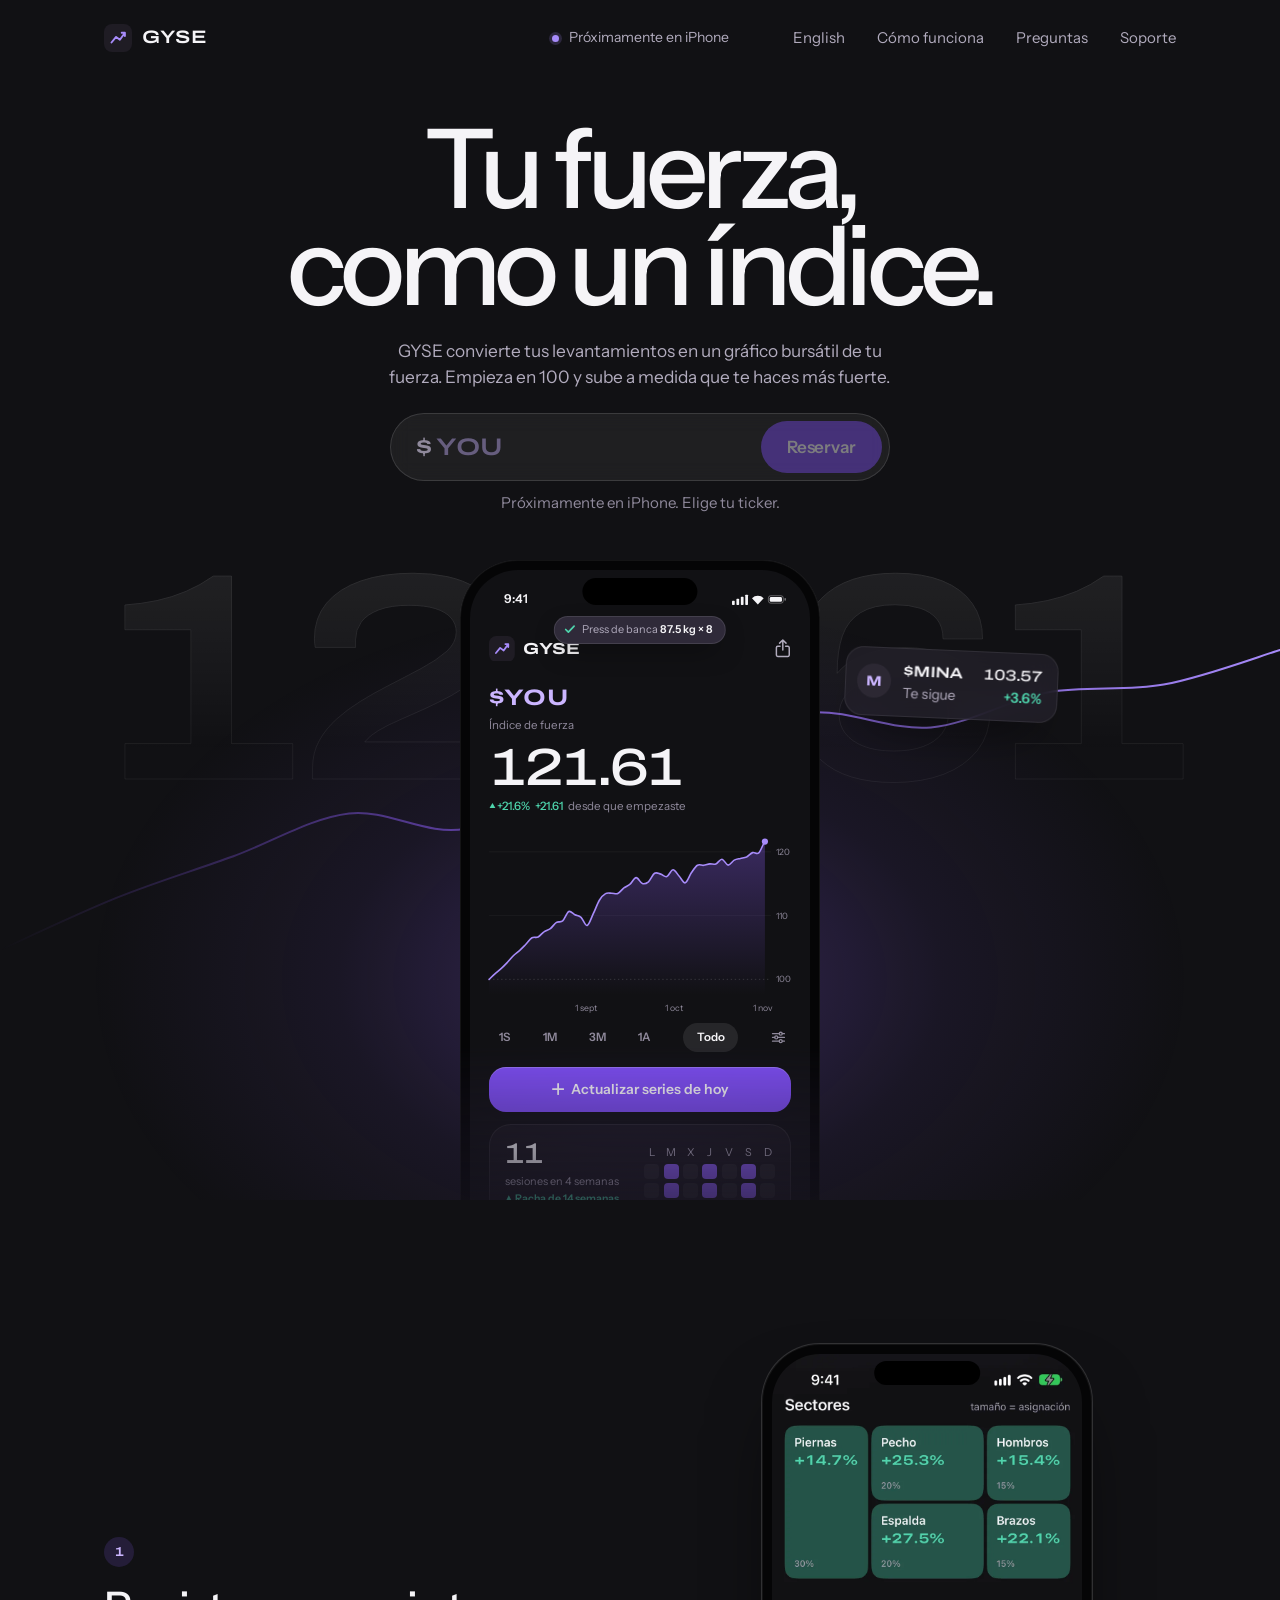
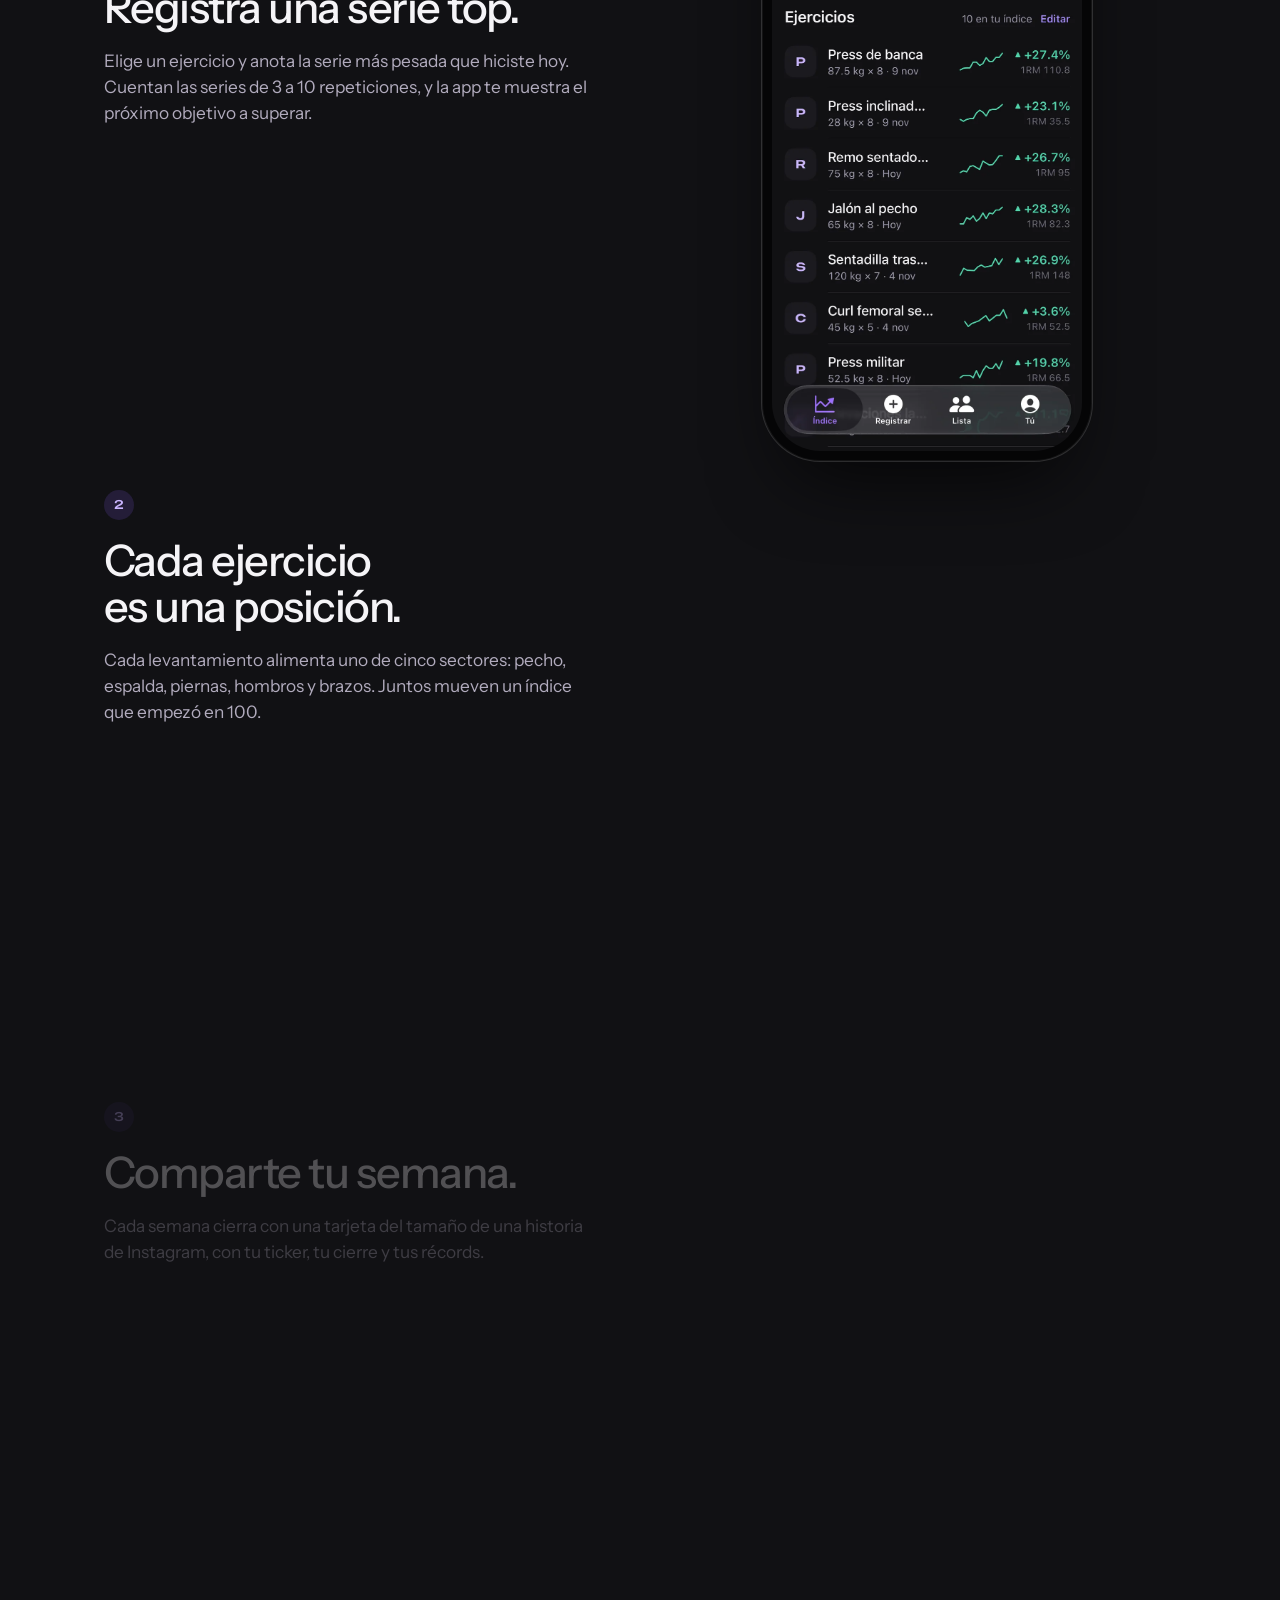
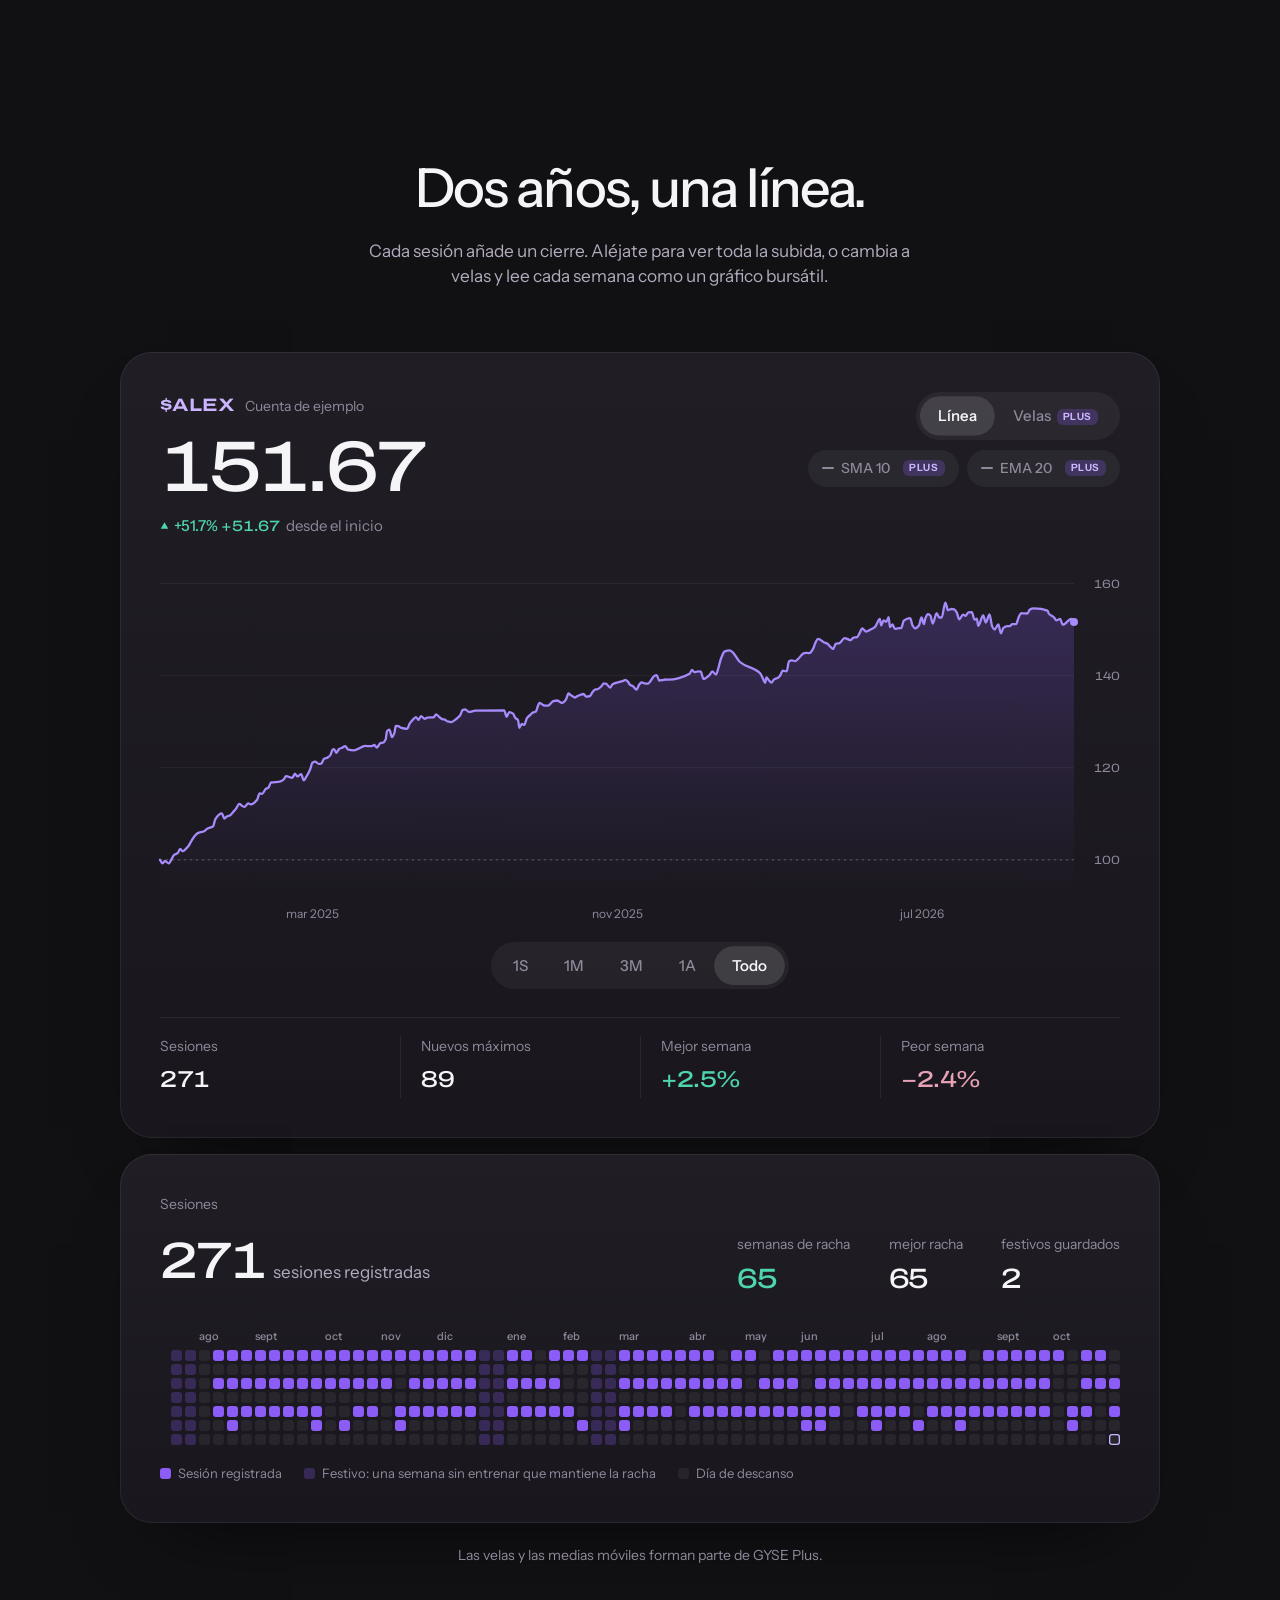
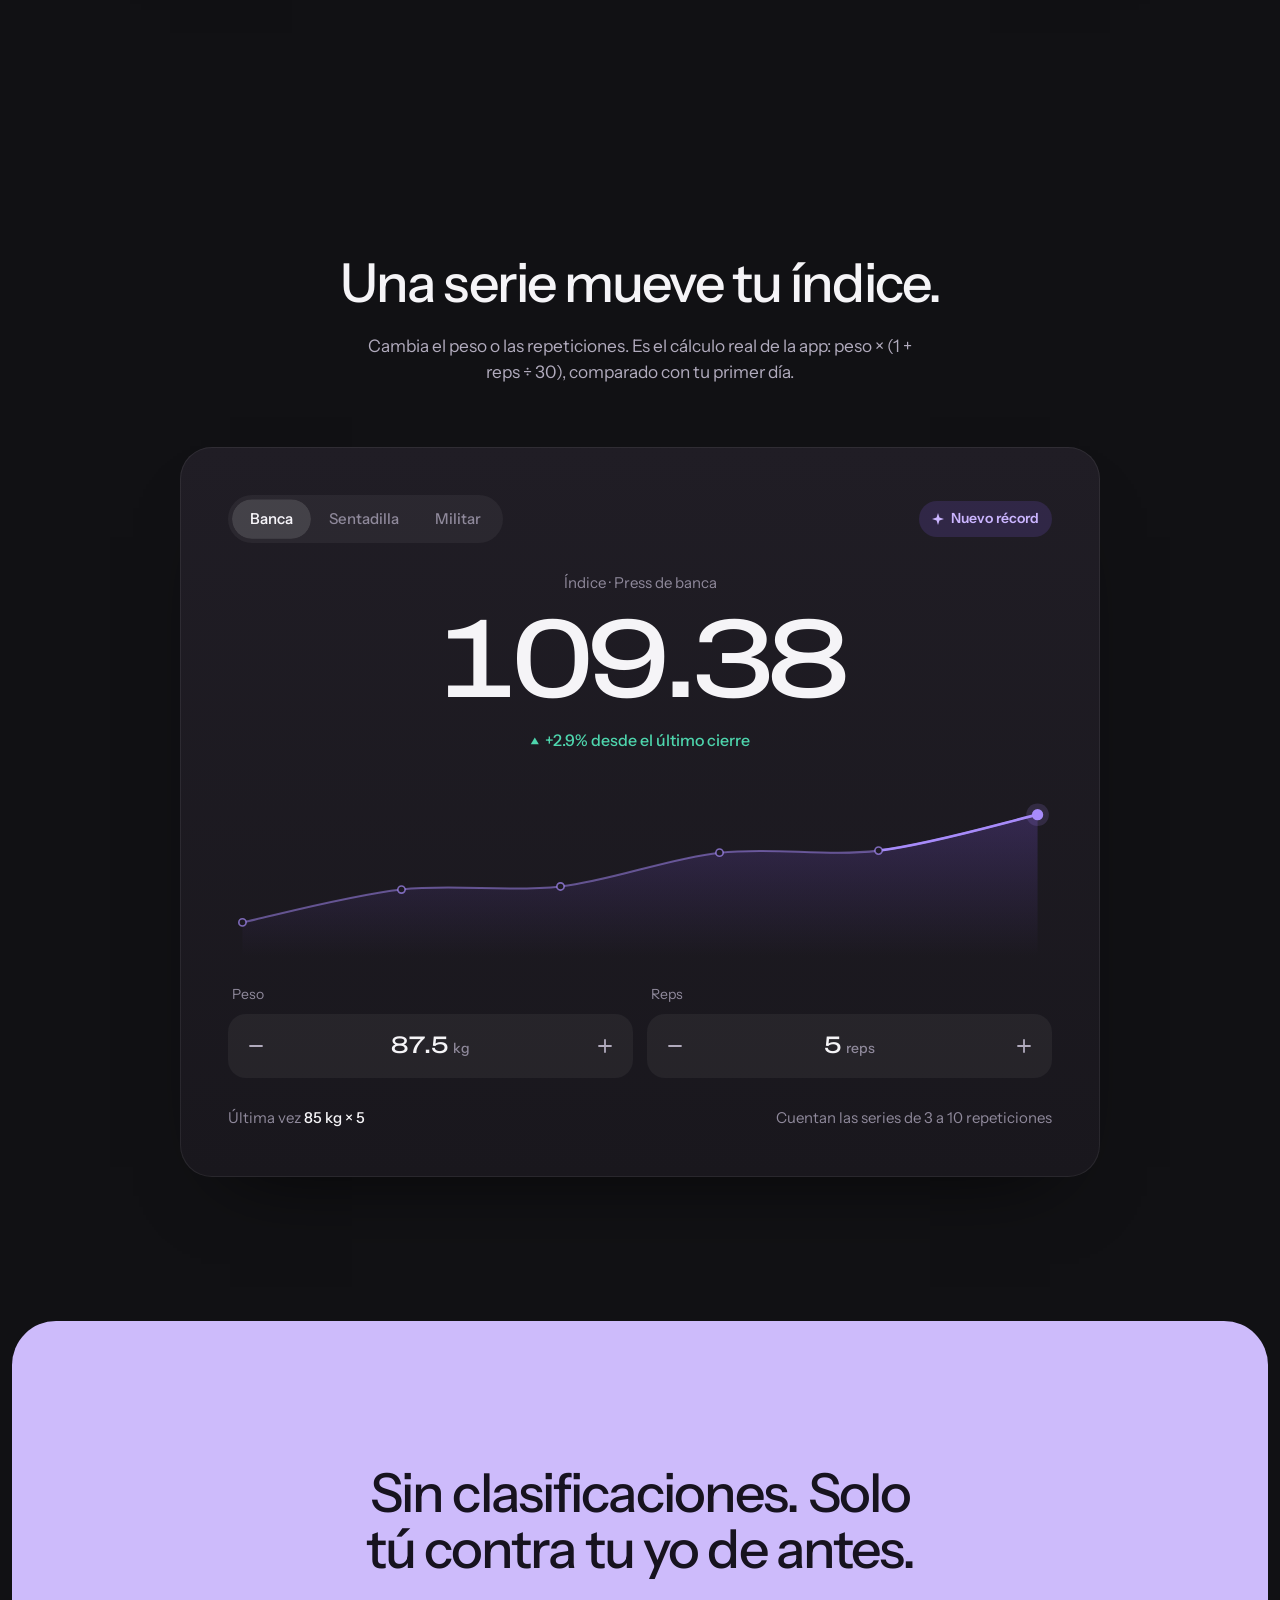
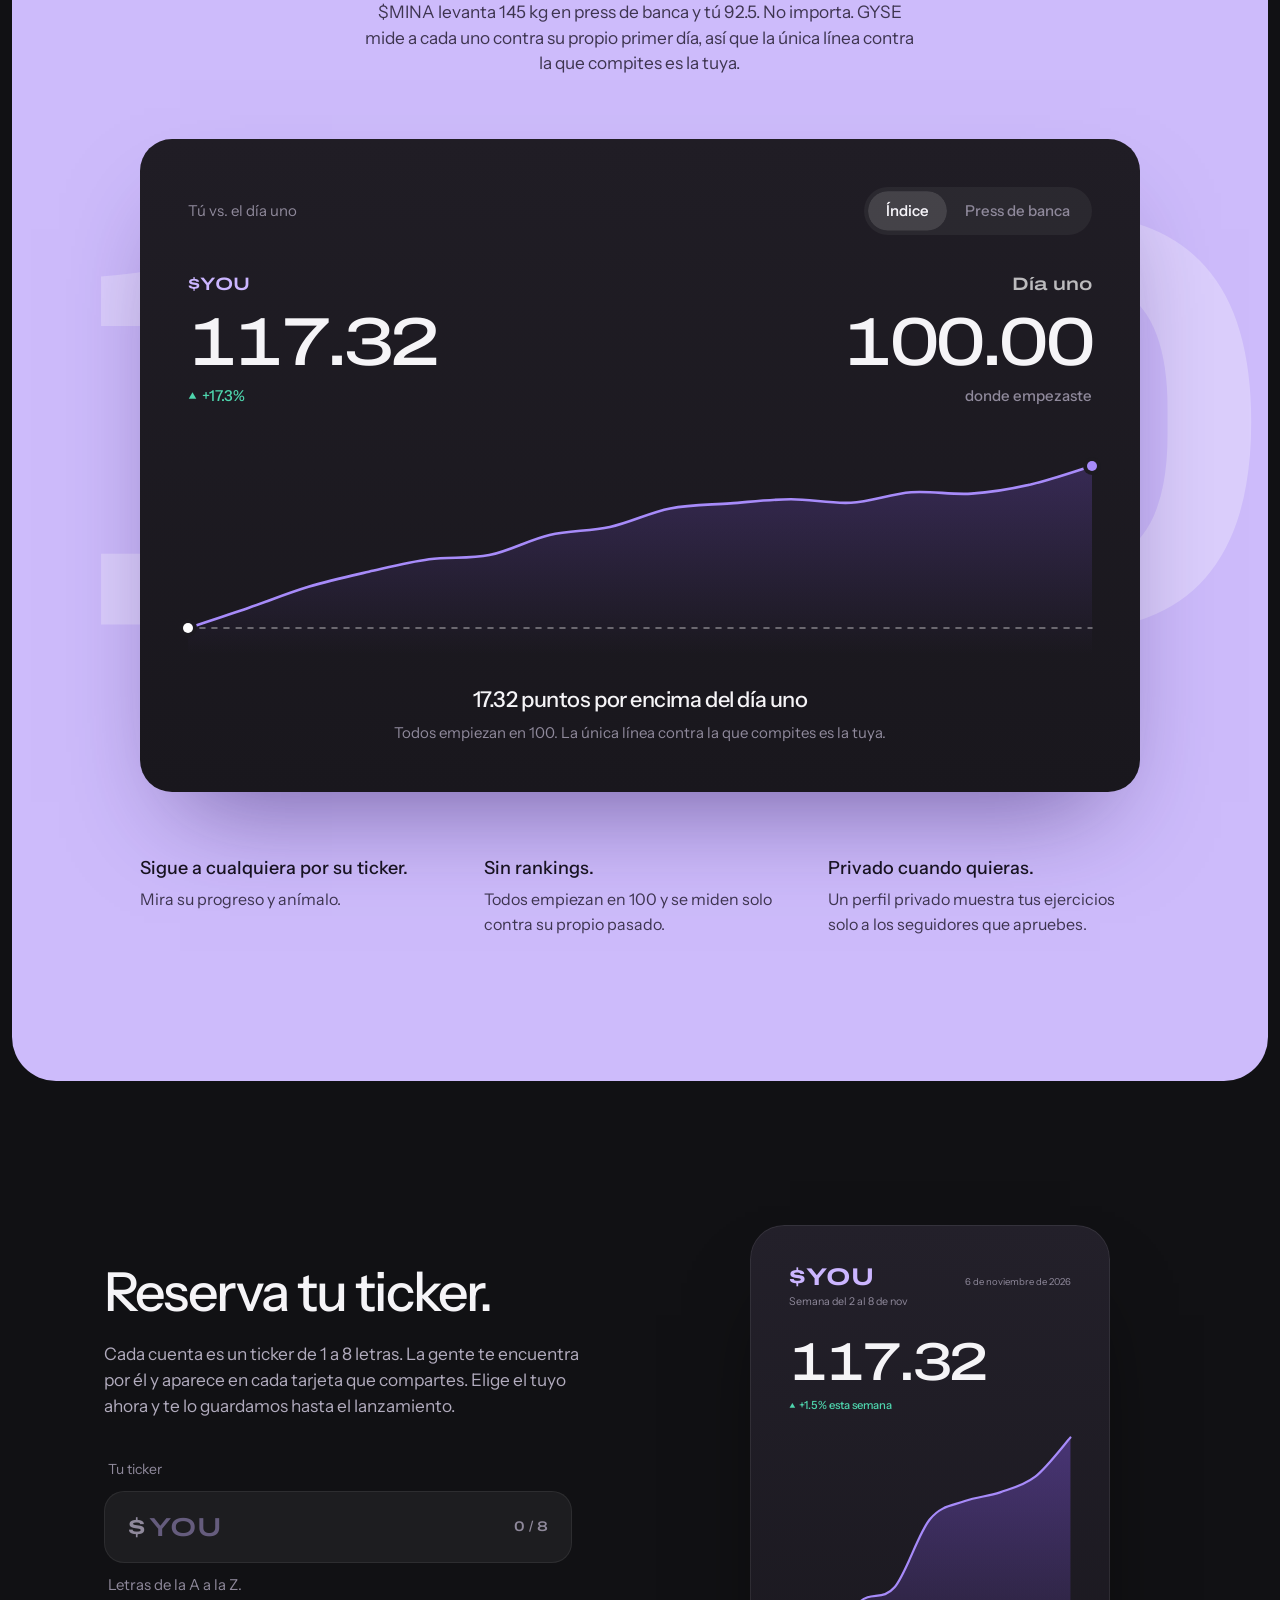
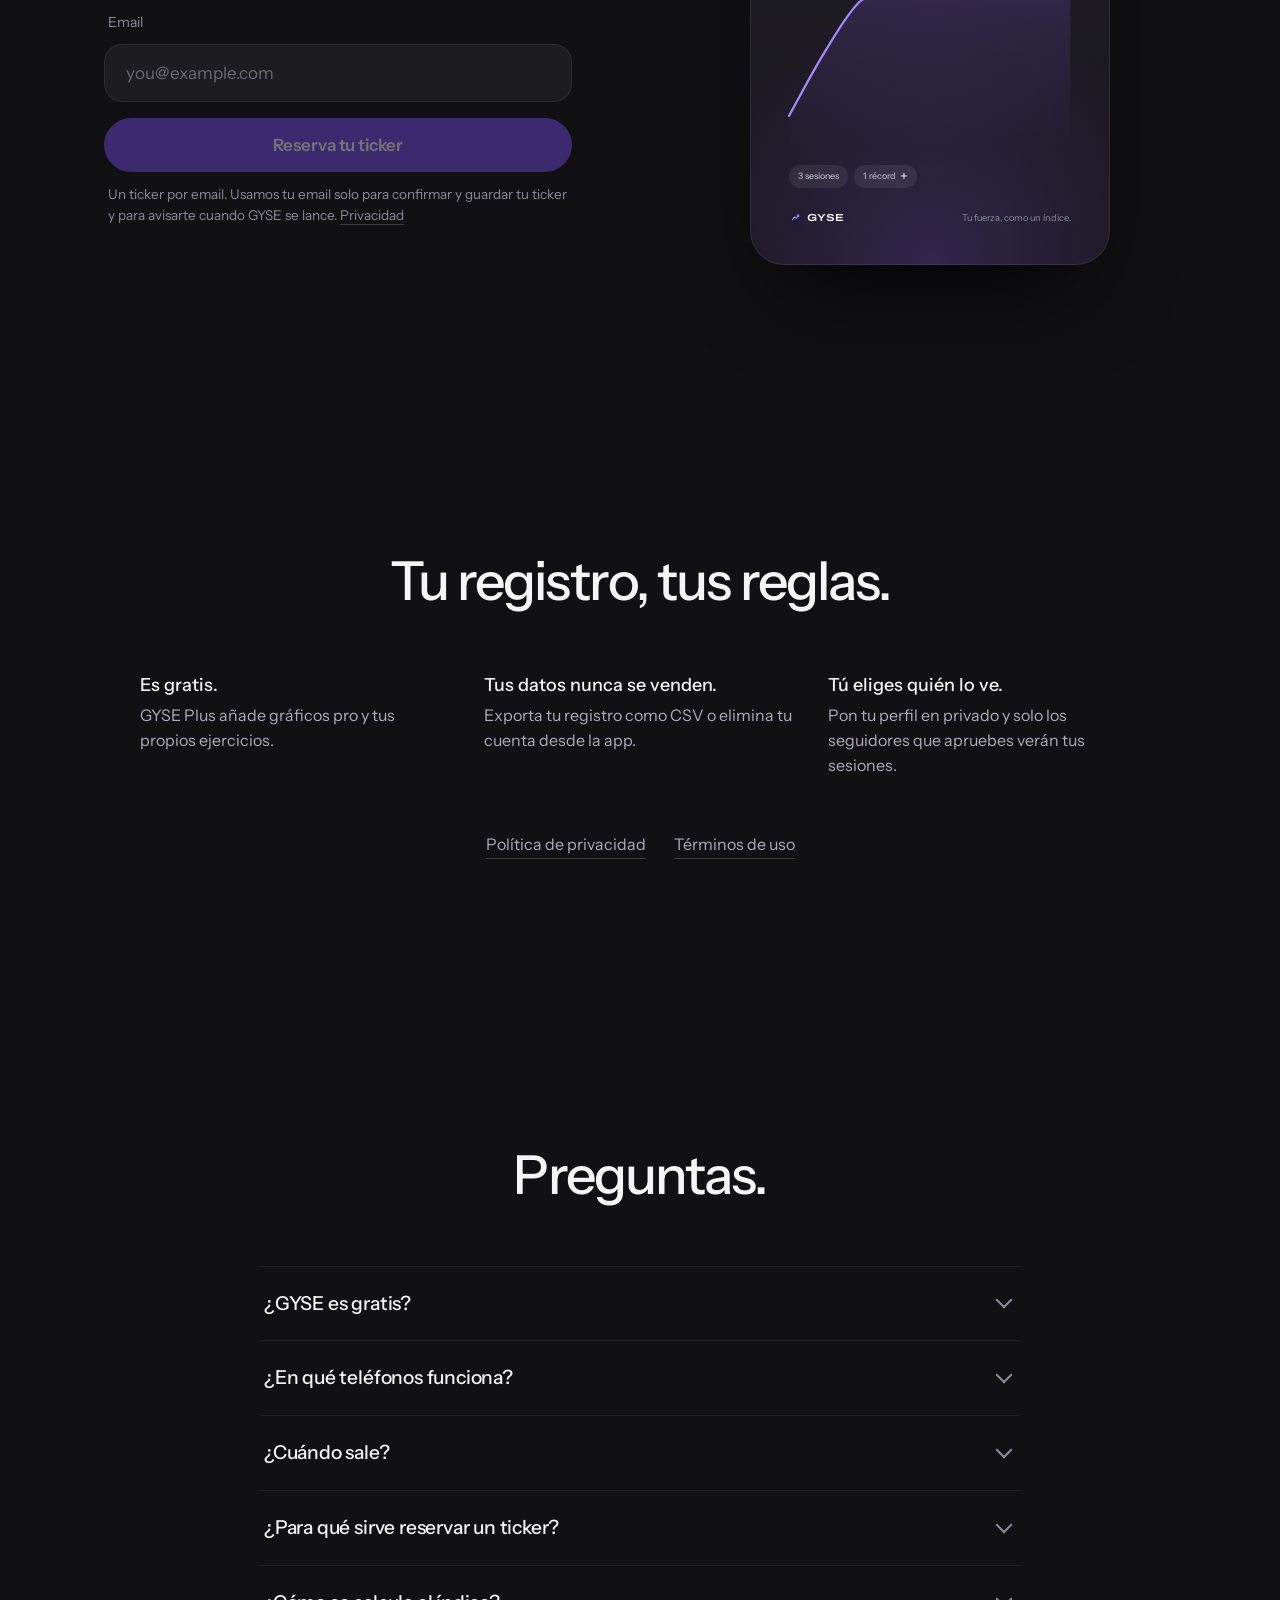
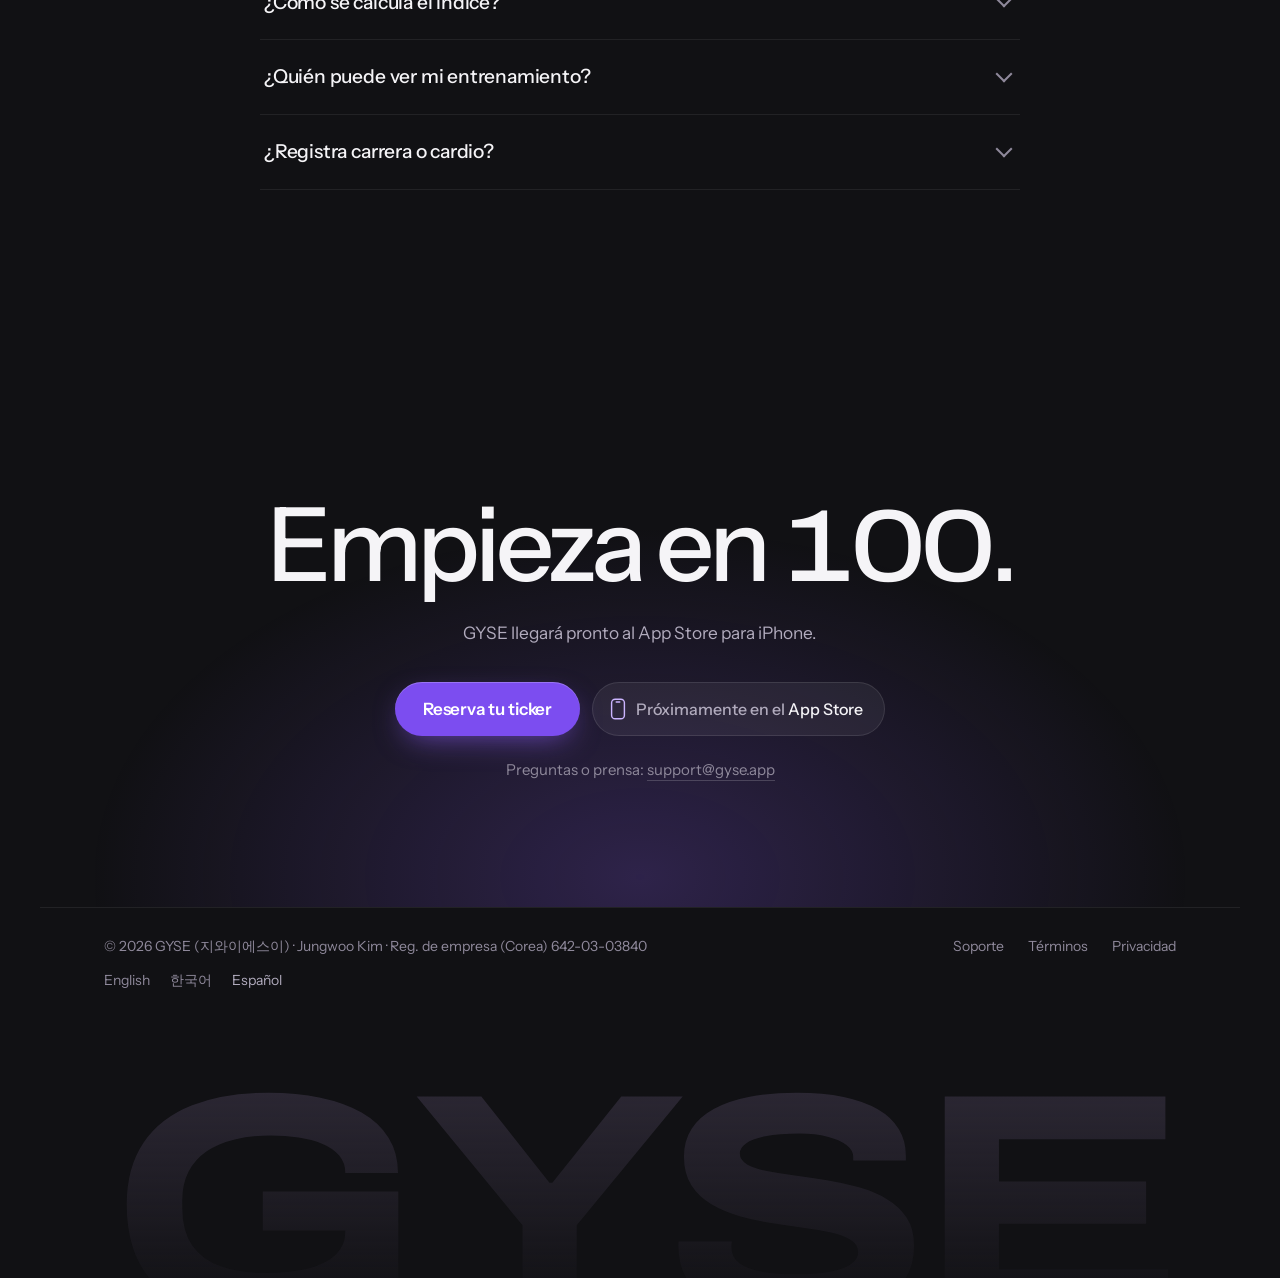
==== es/index.html @ ef72e3ad "Home page: reserve in the hero, a live phone, FAQ, Korean and Spanish pages Hero - The reserve field" ====
<!doctype html>
<html lang="es">
<head>
<meta charset="utf-8">
<meta name="viewport" content="width=device-width, initial-scale=1, viewport-fit=cover">
<meta http-equiv="Content-Security-Policy" content="default-src 'self'; script-src 'sha256-f/3MrSnk9Nw6UUlzqwoUMPaRnMJuCirjLp3Ji2nv6Hs='; style-src 'self' 'unsafe-inline'; img-src 'self' data:; font-src 'self'; connect-src 'self' https://lggthlqzohwxnammtzxg.supabase.co; object-src 'none'; base-uri 'none'; form-action 'none'">
<meta name="referrer" content="strict-origin-when-cross-origin">
<title>GYSE · Tu fuerza, como un índice</title>
<meta name="description" content="GYSE es una app de entrenamiento para iPhone que convierte tus levantamientos en un gráfico de tu fuerza, como el de una acción. Empieza en 100 y sube a medida que te haces más fuerte.">
<meta property="og:title" content="GYSE: tu fuerza, como un índice">
<meta property="og:description" content="Una app de entrenamiento que convierte tus levantamientos en un gráfico de tu fuerza, como el de una acción.">
<meta property="og:url" content="https://gyse.app/es/">
<link rel="canonical" href="https://gyse.app/es/">
<link rel="alternate" hreflang="en" href="https://gyse.app/">
<link rel="alternate" hreflang="ko" href="https://gyse.app/ko/">
<link rel="alternate" hreflang="es" href="https://gyse.app/es/">
<link rel="alternate" hreflang="x-default" href="https://gyse.app/">
<meta property="og:image" content="https://gyse.app/assets/og.jpg">
<meta name="twitter:card" content="summary_large_image">
<meta name="theme-color" content="#111114">
<meta name="color-scheme" content="dark">
<link rel="icon" href="/favicon.ico" sizes="32x32">
<link rel="icon" href="/assets/icon.svg" type="image/svg+xml">
<link rel="apple-touch-icon" href="/apple-touch-icon.png">
<link rel="preload" as="font" type="font/woff2" href="/assets/fonts/instrument-sans-var.woff2" crossorigin>
<noscript><style>.scr { display: none; }</style></noscript>
<style>
/* Instrument Sans for words, Archivo at 125% width for numbers and tickers (the app's SF Pro Expanded voice).
   Both SIL Open Font License, served from gyse.app. */
@font-face { font-family: "Instrument Sans"; src: url(/assets/fonts/instrument-sans-var.woff2) format("woff2"); font-weight: 400 700; font-display: swap; }
@font-face { font-family: "Archivo"; src: url(/assets/fonts/archivo-var.woff2) format("woff2"); font-weight: 100 900; font-stretch: 62% 125%; font-display: swap; }

/* Layout: one centred column of calm type; real app screens carry the page. Colour comes from the app (Theme.swift). */
:root {
  color-scheme: dark;
  --bg: #111114; --card: #19171D; --card-2: #201D25; --line: rgba(255,255,255,.07);
  --text: #F5F4F7; --body: #B1ABBD; --muted: #8F899B;
  --purple: #8B5CF6; --btn: #7C4DF0; --violet: #A78BFA; --lilac: #CBB5FF;
  --up: #4ED5AD; --down: #E6A2B4;
  --sans: "Instrument Sans", -apple-system, system-ui, sans-serif;
  --num: "Archivo", "Instrument Sans", system-ui, sans-serif;
  --ease-out: cubic-bezier(.23, 1, .32, 1);
  --ease-io: cubic-bezier(.77, 0, .175, 1);
  --gutter: clamp(20px, 5vw, 72px);
}
* { box-sizing: border-box; }
html { -webkit-text-size-adjust: 100%; background: var(--bg); scrollbar-color: #2A2730 var(--bg); }
body { margin: 0; background: var(--bg); color: var(--text); font-family: var(--sans); font-size: 18px; line-height: 1.55;
       -webkit-font-smoothing: antialiased; text-rendering: optimizeLegibility; caret-color: var(--violet); }
::selection { background: rgba(139, 92, 246, .5); color: #fff; }
a { color: inherit; }
button { font: inherit; color: inherit; }
img { max-width: 100%; display: block; }
figure { margin: 0; }
:focus-visible { outline: 2px solid var(--violet); outline-offset: 3px; border-radius: 8px; }
.wrap { width: 100%; max-width: 1200px; margin: 0 auto; padding: 0 var(--gutter); }
.center { text-align: center; }
.num { font-family: var(--num); font-stretch: 125%; font-variant-numeric: lining-nums tabular-nums; }

h1, h2, h3 { margin: 0; font-weight: 500; letter-spacing: -.035em; text-wrap: balance; }
h1 { font-size: clamp(44px, 8.6vw, 136px); line-height: .88; letter-spacing: -.06em; }
h2 { font-size: clamp(34px, 4.2vw, 56px); line-height: 1.04; }
p { margin: 0; }
.lead { color: var(--body); font-size: clamp(17px, 1.35vw, 20px); line-height: 1.5; max-width: 32em; text-wrap: pretty; }
.center .lead, .sec-head .lead { margin-left: auto; margin-right: auto; }
.up { color: var(--up); } .down { color: var(--down); } .flat { color: var(--muted); }
.tri { display: inline-block; width: .6em; height: .6em; margin-right: .3em; vertical-align: .03em; }

/* ---------- Pressables ---------- */
.btn { display: inline-flex; align-items: center; justify-content: center; min-height: 54px; padding: 0 28px; border-radius: 999px; border: 0; cursor: pointer;
       background: var(--btn); color: #fff; font-weight: 600; font-size: 17px; letter-spacing: -.005em; text-decoration: none;
       box-shadow: inset 0 1px 0 rgba(255,255,255,.22), 0 10px 30px -10px rgba(139,92,246,.7);
       transition: transform 160ms var(--ease-out), background-color 160ms ease, box-shadow 200ms ease; }
.btn:active { transform: scale(.97); }
@media (hover: hover) and (pointer: fine) { .btn:hover { background: #8656F4; box-shadow: inset 0 1px 0 rgba(255,255,255,.26), 0 14px 36px -10px rgba(139,92,246,.85); } }
.link { text-decoration: none; background: linear-gradient(currentColor, currentColor) 0 100% / 0 1px no-repeat, linear-gradient(rgba(255,255,255,.18), rgba(255,255,255,.18)) 0 100% / 100% 1px no-repeat;
        padding-bottom: 2px; transition: background-size 220ms var(--ease-out); }
@media (hover: hover) and (pointer: fine) { .link:hover { background-size: 100% 1px, 100% 1px; } }

/* Segmented control: a lit copy of the row is clipped to the chosen option, so pill and label colour move as one. */
.seg { position: relative; display: inline-flex; padding: 4px; border-radius: 999px; background: rgba(255,255,255,.05); }
.seg button { position: relative; border: 0; background: transparent; color: var(--muted); font-size: 15px; font-weight: 500; padding: 8px 18px; border-radius: 999px; cursor: pointer; white-space: nowrap; transition: color 150ms ease; }
@media (hover: hover) and (pointer: fine) { .seg button:hover { color: var(--text); } }
.seg .lit { position: absolute; inset: 4px; display: flex; pointer-events: none; clip-path: inset(0 100% 0 0 round 999px); }
.seg .lit > span { flex: none; display: grid; place-items: center; font-size: 15px; font-weight: 500; padding: 8px 18px; border-radius: 999px; background: rgba(255,255,255,.12); color: var(--text); white-space: nowrap; }
.seg.ready .lit { transition: clip-path 280ms var(--ease-io); }
.seg[hidden] { display: none; }
.seg .lit > span { display: flex; align-items: center; justify-content: center; }

/* ---------- Header ---------- */
.bar { display: grid; grid-template-columns: 1fr auto 1fr; align-items: center; column-gap: 24px; height: 76px; }
.bar nav { justify-self: end; }
.bar-note { display: inline-flex; align-items: center; gap: 10px; color: var(--body); font-size: 14px; }
.bar-note i { width: 7px; height: 7px; border-radius: 50%; background: var(--violet); box-shadow: 0 0 0 3px rgba(167,139,250,.18); }
.brand { display: inline-flex; align-items: center; gap: 10px; text-decoration: none; font-family: var(--num); font-stretch: 125%; font-weight: 600; font-size: 18px; letter-spacing: .01em; }
.brand svg { width: 28px; height: 28px; }
.bar nav { display: flex; gap: 32px; }
.bar nav a { font-size: 15px; color: var(--body); text-decoration: none; transition: color 150ms ease; }
@media (hover: hover) and (pointer: fine) { .bar nav a:hover { color: var(--text); } }
@media (max-width: 1023px) { .bar-note { display: none; } .bar { grid-template-columns: 1fr auto; } }   /* the links need the room, most of all in Spanish */

/* ---------- Hero ---------- */
.hero { position: relative; overflow: hidden; isolation: isolate; padding-top: clamp(20px, 5vh, 64px); }
.hero-copy { display: grid; justify-items: center; gap: clamp(18px, 2.6vh, 26px); text-align: center; position: relative; z-index: 2; }
.soon { display: inline-flex; align-items: center; gap: 10px; padding: 7px 14px 7px 12px; border-radius: 999px; background: rgba(255,255,255,.05); color: var(--body); font-size: 14px; font-weight: 500; }
.soon i { width: 7px; height: 7px; border-radius: 50%; background: var(--violet); box-shadow: 0 0 0 3px rgba(167,139,250,.18); }
.hero .lead { max-width: 30em; }
/* Reserve, in the hero: one field. The phone below shows the ticker as you type it. */
.hrsv { width: min(100%, 500px); }
.hrsv form { display: grid; gap: 10px; }
.hrsv form[hidden], .hrsv[hidden] { display: none; }
.hbox { display: flex; align-items: center; height: 68px; padding: 0 8px 0 26px; border-radius: 999px; background: rgba(255,255,255,.06); box-shadow: inset 0 0 0 1px rgba(255,255,255,.13);
        -webkit-backdrop-filter: blur(10px); backdrop-filter: blur(10px); transition: box-shadow 160ms ease; }
.hbox:focus-within { box-shadow: inset 0 0 0 1px var(--violet), 0 0 0 4px rgba(139,92,246,.22), 0 20px 50px -20px rgba(139,92,246,.5); }
.hbox > span { font-family: var(--num); font-stretch: 125%; color: var(--muted); font-size: 24px; font-weight: 600; }
.hbox input { flex: 1; width: 100%; min-width: 0; height: 100%; border: 0; outline: 0; background: transparent; color: var(--lilac); font-family: var(--num); font-stretch: 125%;
              font-size: 24px; font-weight: 600; letter-spacing: .01em; text-transform: uppercase; padding: 0 8px 0 4px; }
.hbox input::placeholder { color: rgba(203,181,255,.42); }
.hbox .btn { min-height: 52px; padding: 0 26px; flex: none; }
.hbox .btn[hidden] { display: none; }
.hrsv .msg { margin: 0; font-size: 15px; color: var(--muted); min-height: 1.55em; }
.hrsv .msg.warn { color: var(--down); }
.hrsv .msg.ok { color: var(--up); }
.hstep { display: grid; gap: 10px; margin-top: 2px; }
.hstep[hidden] { display: none; }
.hstep .emf { border-radius: 999px; height: 60px; padding: 0 26px; }
.hstep .btn { width: 100%; }
.hrsv .rsv-done { margin: 0; max-width: none; text-align: left; }
.hero .actions:not(:has(.btn)) { display: none; }   /* before launch the field above is the action; at launch the badge here becomes the download button */
.actions { display: flex; flex-wrap: wrap; justify-content: center; align-items: center; gap: 12px; margin-top: 6px; }
/* App Store badge: "coming soon" until assets/store.json has the app's link, then a download link. */
.store { display: inline-flex; align-items: center; justify-content: center; gap: 10px; min-height: 54px; padding: 0 22px 0 18px; border-radius: 999px; white-space: nowrap;
         background: rgba(255,255,255,.06); box-shadow: inset 0 0 0 1px rgba(255,255,255,.1); color: var(--text); font-size: 16px; font-weight: 500; text-decoration: none; }
.store svg { width: 16px; height: 22px; flex: none; color: var(--lilac); }
.store .soft { color: var(--body); }
.btn svg { width: 16px; height: 22px; margin-right: 10px; flex: none; }
.btn.quiet { background: rgba(255,255,255,.06); box-shadow: inset 0 0 0 1px rgba(255,255,255,.1); }
@media (hover: hover) and (pointer: fine) { .btn.quiet:hover { background: rgba(255,255,255,.1); box-shadow: inset 0 0 0 1px rgba(255,255,255,.14); } }
a.bar-note { text-decoration: none; color: var(--text); }
.stage { position: relative; height: clamp(500px, 62vw, 640px); margin-top: clamp(26px, 5vh, 60px); }
.stage .glow { position: absolute; left: 50%; top: 40px; width: min(1100px, 130vw); height: 760px; transform: translateX(-50%); z-index: -1;
               background: radial-gradient(closest-side, rgba(139,92,246,.30), rgba(139,92,246,.08) 55%, transparent); }
.ghost { position: absolute; left: 50%; top: 4px; transform: translateX(-50%); z-index: -1; white-space: nowrap; pointer-events: none; user-select: none;
         font-size: calc(clamp(130px, 23vw, 360px) * var(--gs, 1)); font-weight: 600; letter-spacing: -.05em; line-height: .8; color: transparent; -webkit-text-stroke: 1px rgba(255,255,255,.06);
         background: linear-gradient(180deg, rgba(255,255,255,.07), rgba(255,255,255,0) 80%); -webkit-background-clip: text; background-clip: text; }
.floats { position: absolute; inset: 0; z-index: 2; pointer-events: none; }
.float { position: absolute; display: flex; align-items: center; gap: 12px; padding: 12px 16px 12px 12px; border-radius: 18px; font-size: 14px; color: var(--body); white-space: nowrap;
         background: rgba(34,31,40,.78); -webkit-backdrop-filter: blur(14px) saturate(140%); backdrop-filter: blur(14px) saturate(140%);
         box-shadow: inset 0 0 0 1px rgba(255,255,255,.08), 0 24px 50px -24px rgba(0,0,0,.9); will-change: transform; }
.float b { display: block; color: var(--text); font-weight: 600; font-size: 15px; }
.float em { font-style: normal; color: var(--up); font-weight: 600; font-size: 14px; }
.float .rec-i { width: 34px; height: 34px; border-radius: 11px; display: grid; place-items: center; background: rgba(139,92,246,.2); color: var(--lilac); }
.float .rec-i svg { width: 14px; height: 14px; }
.float .av { width: 34px; height: 34px; border-radius: 50%; display: grid; place-items: center; background: #2C2833; color: var(--lilac); font-weight: 700; font-family: var(--num); font-stretch: 125%; }
.float .fv { text-align: right; margin-left: 8px; }
.float .fv b { font-weight: 500; }
.float .tg { width: 16px; height: 16px; color: var(--muted); margin-left: 4px; }
.float.f3 b { display: inline; font-weight: 500; font-size: 14px; }
/* The cards arrive with the story the phone tells: someone follows you, a set is logged, the next target appears. */
.js .float { opacity: 0; scale: .92; transition: opacity 500ms ease, scale 600ms var(--ease-out); }
.js .float.in { opacity: 1; scale: 1; }
.f1 { left: calc(50% - 470px); top: 150px; rotate: -3deg; }
.f2 { left: calc(50% + 205px); top: 90px; rotate: 2.5deg; }
.f3 { left: calc(50% - 400px); top: 360px; rotate: 2deg; }
@media (max-width: 1100px) { .f3 { display: none; } .f1 { left: calc(50% - 380px); } .f2 { left: calc(50% + 170px); } }
@media (max-width: 820px) { .floats { display: none; } }
.stage svg.line { position: absolute; left: 0; width: 100%; top: 60px; height: 360px; overflow: visible; z-index: 0; }
.phone { position: relative; z-index: 1; width: min(360px, 78vw); margin: 0 auto; aspect-ratio: 900 / 1957; padding: 10px; border-radius: 58px;
         background: #050506; box-shadow: 0 0 0 1px rgba(255,255,255,.14), inset 0 0 0 1px rgba(255,255,255,.06), 0 40px 80px -30px rgba(0,0,0,.8); }
.phone img { width: 100%; height: 100%; border-radius: 48px; object-fit: cover; background: var(--bg); }
.phone::after { content: ""; position: absolute; z-index: 2; top: 2.4%; left: 50%; width: 32%; height: 3.4%; transform: translateX(-50%); border-radius: 99px; background: #000; }
/* The hero's phone is drawn by the page (the app's Index tab in miniature), so it can carry the ticker you type and
   climb from 100. Everything is sized in cqw, so it scales with the phone like the screenshot it replaces. */
.scr { position: absolute; inset: 10px; border-radius: 48px; overflow: hidden; background: var(--bg); color: var(--text); container-type: inline-size; text-align: left; line-height: 1.2; }
.scr .sb { display: flex; justify-content: space-between; align-items: center; padding: 6.6cqw 7cqw 0 10cqw; font-size: 3.6cqw; font-weight: 600; letter-spacing: -.01em; }
.scr .sb svg { width: 16cqw; height: 3.2cqw; }
.scr .pad { padding: 0 5.6cqw; }
.scr .tp { display: flex; justify-content: space-between; align-items: center; margin-top: 8.4cqw; }
.scr .tp b { display: inline-flex; align-items: center; gap: 2.4cqw; font-family: var(--num); font-stretch: 125%; font-weight: 700; font-size: 4.7cqw; letter-spacing: .01em; }
.scr .tp b svg { width: 7.6cqw; height: 7.6cqw; }
.scr .tp > svg { width: 4.6cqw; height: 5.4cqw; color: var(--body); }
.scr .tk { display: flex; flex-wrap: wrap; align-items: center; gap: 1.6cqw 2.4cqw; margin-top: 7.2cqw; min-height: 7.4cqw; }
.scr .tk b { font-family: var(--num); font-stretch: 125%; font-weight: 700; font-size: 6.6cqw; line-height: 1; color: var(--lilac); letter-spacing: .01em; }
.scr .tk b[data-long] { font-size: 5.4cqw; }
.scr .ath { display: inline-flex; align-items: center; gap: 1.3cqw; padding: 1.4cqw 2.5cqw; border-radius: 99px; background: rgba(139,92,246,.2); color: var(--lilac); font-size: 2.9cqw; font-weight: 600; white-space: nowrap;
            transition: opacity 320ms ease, scale 460ms var(--ease-out); }
.scr .ath svg { width: 2.5cqw; height: 2.5cqw; }
.js .scr .ath:not(.on) { opacity: 0; scale: .8; }
.scr .lb { margin-top: 2.4cqw; color: var(--muted); font-size: 3.4cqw; }
.scr .big { margin-top: 2cqw; font-size: 15.4cqw; font-weight: 500; letter-spacing: -.04em; line-height: 1.06; }
.scr .chg { margin-top: 1.2cqw; font-size: 3.4cqw; font-weight: 500; color: var(--up); white-space: nowrap; }
.scr .chg .tri { margin-right: .1em; }
.scr .chg b { font-weight: 500; margin-right: 1.4cqw; }
.scr .chg span { color: var(--muted); font-weight: 400; }
.scr svg.hc { display: block; width: 88.9cqw; height: 54.3cqw; margin-top: 5.2cqw; overflow: visible; }
.scr .rg { display: flex; align-items: center; justify-content: space-between; margin-top: 2.2cqw; padding: 0 1.6cqw 0 3cqw; color: var(--muted); font-size: 3.4cqw; font-weight: 600; }
.scr .rg .on { padding: 2.2cqw 4cqw; border-radius: 99px; background: rgba(255,255,255,.09); color: var(--text); }
.scr .rg svg { width: 4.4cqw; height: 4.4cqw; }
.scr .cta { display: flex; align-items: center; justify-content: center; gap: 2.2cqw; height: 13.2cqw; margin-top: 4.4cqw; border-radius: 5cqw; background: var(--btn); font-size: 4.1cqw; font-weight: 600;
            box-shadow: inset 0 1px 0 rgba(255,255,255,.2); transition: scale 150ms var(--ease-out), filter 150ms ease; }
.scr .cta svg { width: 3.6cqw; height: 3.6cqw; }
.scr .cta.press { scale: .965; filter: brightness(1.18); }
.scr .ss { display: flex; justify-content: space-between; gap: 4cqw; margin-top: 3.6cqw; padding: 4.6cqw; border-radius: 6.4cqw; background: var(--card); box-shadow: inset 0 0 0 1px var(--line); }
.scr .ss b { display: block; font-family: var(--num); font-stretch: 125%; font-size: 8.4cqw; font-weight: 500; line-height: 1; }
.scr .ss span { display: block; margin-top: 2cqw; color: var(--body); font-size: 3.2cqw; }
.scr .ss em { display: block; margin-top: 1.6cqw; font-style: normal; color: var(--up); font-size: 3.1cqw; font-weight: 600; }
.scr .gr { display: grid; grid-template-columns: repeat(7, 4.4cqw); gap: 1.3cqw; align-content: start; color: var(--muted); font-size: 2.4cqw; text-align: center; }
.scr .gr i { height: 4.4cqw; border-radius: 1.2cqw; background: rgba(255,255,255,.06); }
.scr .gr i.on { background: var(--purple); }
.scr .tst { position: absolute; z-index: 3; left: 50%; top: 13.4cqw; translate: -50% -5cqw; opacity: 0; display: flex; align-items: center; gap: 1.8cqw; padding: 2.2cqw 3.8cqw 2.2cqw 3cqw; border-radius: 99px; white-space: nowrap;
            background: rgba(48,43,58,.97); box-shadow: inset 0 0 0 1px rgba(255,255,255,.1), 0 3cqw 8cqw -3cqw rgba(0,0,0,.9); color: var(--body); font-size: 3.2cqw;
            transition: opacity 240ms ease, translate 420ms var(--ease-out); }
.scr .tst.on { opacity: 1; translate: -50% 0; }
.scr .tst b { color: var(--text); font-weight: 600; }
.scr .tst svg { width: 3.6cqw; height: 3.6cqw; color: var(--up); flex: none; }
/* The hero shows the top of the phone and lets it fade into the page. */
.hero .phone { -webkit-mask-image: linear-gradient(#000 62%, transparent 92%); mask-image: linear-gradient(#000 62%, transparent 92%); }
@media (prefers-reduced-motion: no-preference) {
  .js .hero .phone { animation: rise 900ms var(--ease-out) 120ms both; }
  .js .stage .glow { animation: fade 1400ms ease 60ms both; }
}
@keyframes rise { from { opacity: 0; transform: translateY(28px); } }
@keyframes fade { from { opacity: 0; } }

/* ---------- Sections ---------- */
.sec { padding: clamp(110px, 16vh, 180px) 0; }
.sec-head { display: grid; gap: 22px; justify-items: center; text-align: center; margin-bottom: clamp(48px, 7vh, 80px); }

/* How it works: steps on the left, one phone that follows on the right */
.story { display: grid; grid-template-columns: minmax(0, 1fr) minmax(0, 1fr); gap: clamp(40px, 6vw, 96px); }
.steps { list-style: none; margin: 0; padding: 0; }
.step { min-height: 64vh; display: flex; flex-direction: column; justify-content: center; align-items: flex-start; gap: 18px; max-width: 30em; transition: opacity 360ms ease; }
.step .n { width: 30px; height: 30px; border-radius: 50%; display: grid; place-items: center; font-family: var(--num); font-stretch: 125%; font-size: 13px; font-weight: 600; color: var(--lilac); background: rgba(139,92,246,.16); }
.step h2 { font-size: clamp(32px, 3.4vw, 48px); }
.step .shot { display: none; }
.js .story .step { opacity: .28; }
.js .story .step.on { opacity: 1; }
.follow { position: sticky; top: calc(50vh - 370px); height: max-content; padding: 0 0 8vh; }
.follow .phone { width: 330px; max-width: 100%; }
.follow .phone img { position: absolute; inset: 10px; width: calc(100% - 20px); height: calc(100% - 20px); opacity: 0; transition: opacity 420ms ease; }
.follow .phone img.on { opacity: 1; }

/* Two years on one line: the app's chart (IndexChart.swift) at page size */
.pro { max-width: 1040px; margin: 0 auto; padding: clamp(20px, 3.2vw, 40px); }
.pro-top { display: flex; justify-content: space-between; align-items: flex-start; gap: 20px 32px; flex-wrap: wrap; }
.pro-sym { display: flex; align-items: baseline; gap: 10px; }
.pro-sym b { font-family: var(--num); font-stretch: 125%; color: var(--lilac); font-size: 18px; font-weight: 700; }
.pro-sym span { color: var(--muted); font-size: 14px; }
.pro-v { font-size: clamp(44px, 5.6vw, 72px); font-weight: 500; letter-spacing: -.04em; line-height: 1; margin-top: 12px; }
.pro-c { margin-top: 10px; font-size: 15px; font-weight: 500; min-height: 1.5em; }
.pro-c .when { color: var(--muted); font-weight: 400; margin-left: 6px; }
.pro-tools { display: flex; flex-direction: column; align-items: flex-end; gap: 10px; }
.pro-tools .row { display: flex; flex-wrap: wrap; justify-content: flex-end; gap: 8px; }
.plus { display: inline-block; font-size: 10px; font-weight: 700; letter-spacing: .06em; line-height: 1; padding: 3px 6px; border-radius: 6px; margin-left: 6px; vertical-align: 1px; background: rgba(139,92,246,.24); color: var(--lilac); }
.chip { display: inline-flex; align-items: center; gap: 7px; border: 0; cursor: pointer; padding: 8px 14px; border-radius: 999px; background: rgba(255,255,255,.05); color: var(--muted); font-size: 14px; font-weight: 500;
        transition: background-color 150ms ease, color 150ms ease, transform 160ms var(--ease-out); }
.chip i { width: 12px; height: 2px; border-radius: 2px; background: currentColor; }
.chip[aria-pressed="true"] { background: rgba(255,255,255,.12); color: var(--text); }
.chip[data-o="sma"][aria-pressed="true"] i { background: rgba(255,255,255,.6); }
.chip[data-o="ema"][aria-pressed="true"] i { background: #F2C46D; }
.chip:active { transform: scale(.97); }
@media (hover: hover) and (pointer: fine) { .chip:hover { color: var(--text); } }
.pro-plot { position: relative; height: clamp(260px, 40vh, 380px); margin-top: 26px; touch-action: pan-y; cursor: crosshair; user-select: none; -webkit-user-select: none; }
.pro-plot svg { position: absolute; inset: 0; width: 100%; height: 100%; overflow: visible; }
.pro-plot .layer { transition: opacity 160ms ease; }
.pro-plot.swapping .layer { opacity: 0; }
.pro-bottom { display: flex; justify-content: center; margin-top: 18px; }
.pro-stats { display: grid; grid-template-columns: repeat(4, minmax(0, 1fr)); margin: 28px 0 0; padding-top: 18px; border-top: 1px solid var(--line); }
.pro-stats div + div { padding-left: 20px; border-left: 1px solid var(--line); }
.pro-stats dt { color: var(--muted); font-size: 14px; }
.pro-stats dd { margin: 4px 0 0; font-size: clamp(18px, 1.8vw, 24px); font-weight: 500; letter-spacing: -.02em; }
/* Sessions: the app's training grid (HomeView SessionsCard) and weekly run (WeeklyRun), over the same two years */
.sess { max-width: 1040px; margin: 16px auto 0; padding: clamp(20px, 3.2vw, 40px); }
.sess-top { display: flex; justify-content: space-between; align-items: flex-end; gap: 20px 40px; flex-wrap: wrap; }
.sess-k { color: var(--muted); font-size: 14px; }
.sess-n { color: var(--body); font-size: 17px; margin-top: 6px; }
.sess-n b { color: var(--text); font-size: clamp(36px, 4vw, 52px); font-weight: 500; letter-spacing: -.04em; margin-right: 8px; }
.sess-stats { display: flex; gap: clamp(20px, 3vw, 40px); margin: 0; }
.sess-stats dt { color: var(--muted); font-size: 14px; }
.sess-stats dd { margin: 2px 0 0; font-size: clamp(22px, 2.2vw, 28px); font-weight: 500; letter-spacing: -.02em; }
.sess-stats .up { color: var(--up); }
.sess-grid { margin-top: 30px; display: grid; grid-auto-flow: column; grid-template-rows: 16px repeat(7, 11px); grid-auto-columns: 11px; gap: 3px; justify-content: end; overflow: hidden; }
.sess-grid i { border-radius: 3px; background: rgba(255,255,255,.06); }
.sess-grid i.on { background: #8B5CF6; }
.sess-grid i.hol { background: rgba(139,92,246,.26); }
.sess-grid i.fut { background: rgba(255,255,255,.025); }
.sess-grid i.today { box-shadow: inset 0 0 0 1.3px #CBB5FF; }
.sess-grid b { font-size: 11px; font-weight: 500; color: var(--muted); white-space: nowrap; line-height: 1; }
.sess-key { display: flex; flex-wrap: wrap; gap: 8px 22px; margin-top: 18px; color: var(--muted); font-size: 13px; }
.sess-key i { display: inline-block; width: 11px; height: 11px; border-radius: 3px; margin-right: 7px; vertical-align: -1px; }
.pro-note { text-align: center; color: var(--muted); font-size: 14px; margin-top: 22px; }

/* Try a set */
.card { background: linear-gradient(180deg, var(--card-2), var(--card)); border-radius: 32px; box-shadow: inset 0 0 0 1px var(--line), 0 40px 80px -50px rgba(0,0,0,.8); }
.demo { max-width: 920px; margin: 0 auto; padding: clamp(24px, 4vw, 48px); display: grid; gap: 28px; }
.demo-top { display: flex; justify-content: space-between; align-items: center; gap: 16px; flex-wrap: wrap; min-height: 46px; }
.rec { display: inline-flex; align-items: center; gap: 7px; padding: 7px 13px; border-radius: 999px; background: rgba(139,92,246,.16); color: var(--lilac); font-size: 14px; font-weight: 600;
       transition: opacity 200ms var(--ease-out), transform 200ms var(--ease-out); }
.rec svg { width: 12px; height: 12px; }
.rec[hidden] { display: inline-flex; opacity: 0; transform: scale(.94); }
.readout { text-align: center; }
.readout .lbl { color: var(--muted); font-size: 15px; }
.readout .big { font-size: clamp(64px, 9vw, 112px); font-weight: 500; letter-spacing: -.045em; line-height: 1; margin-top: 10px; }
.readout .delta { margin-top: 12px; font-size: 16px; font-weight: 500; }
.demo svg.c { display: block; width: 100%; height: auto; overflow: visible; }
.controls { display: grid; grid-template-columns: minmax(0, 1fr) minmax(0, 1fr); gap: 14px; }
@media (max-width: 480px) { .controls { grid-template-columns: minmax(0, 1fr); } }   /* on a phone the two steppers stack, so neither spills out of the card */
.field > span { display: block; font-size: 14px; color: var(--muted); margin: 0 0 8px 4px; }
.stepper { display: flex; align-items: center; height: 64px; border-radius: 18px; background: rgba(255,255,255,.05); }
.stepper button { width: 56px; height: 100%; border: 0; background: transparent; color: var(--body); cursor: pointer; border-radius: 18px; display: grid; place-items: center;
                  transition: color 150ms ease, transform 160ms var(--ease-out); }
.stepper button svg { width: 18px; height: 18px; }
@media (hover: hover) and (pointer: fine) { .stepper button:hover { color: var(--text); } }
.stepper button:active { transform: scale(.92); }
.stepper output { flex: 1; text-align: center; font-size: 24px; font-weight: 500; letter-spacing: -.02em; }
.stepper small { font-family: var(--sans); font-stretch: 100%; font-size: 14px; color: var(--muted); margin-left: 5px; letter-spacing: 0; }
.demo .foot { display: flex; justify-content: space-between; gap: 8px 24px; flex-wrap: wrap; color: var(--muted); font-size: 15px; }
.demo .foot b { color: var(--text); font-weight: 500; font-stretch: 100%; font-family: var(--sans); }
.demo .foot .warn { color: var(--down); }

/* Friends: one full-colour chapter, the page's single loud moment */
.chapter { position: relative; overflow: hidden; isolation: isolate; margin: 0 12px; border-radius: 44px; background: #CDBBFB; color: #17131F;
           --body: #3E3550; --muted: #5E5470; --line: rgba(23,19,31,.12); }
.chapter .lead { color: var(--body); }
.chapter .ghost-100 { position: absolute; left: 50%; top: 52%; transform: translate(-50%, -50%); z-index: -1; font-size: clamp(260px, 46vw, 720px); font-weight: 600; letter-spacing: -.06em; line-height: .8;
                      color: rgba(255,255,255,.28); pointer-events: none; user-select: none; }
.chapter .h2h { --body: #B1ABBD; --muted: #8F899B; --line: rgba(255,255,255,.07); color: var(--text); box-shadow: 0 50px 100px -40px rgba(40,20,90,.55); }
.chapter .trio p { color: var(--body); }
.chapter .trio b { color: #17131F; }
.chapter :focus-visible { outline-color: #17131F; }
.h2h { position: relative; max-width: 1000px; margin: 0 auto; padding: clamp(24px, 4vw, 48px); }
.h2h .top { display: flex; justify-content: space-between; align-items: center; gap: 16px; flex-wrap: wrap; }
.h2h .top > span { color: var(--muted); font-size: 15px; }
.sides { display: flex; justify-content: space-between; gap: 24px; margin-top: 36px; }
.side .tk { font-family: var(--num); font-stretch: 125%; font-weight: 600; font-size: 18px; }
.side.me .tk { color: var(--lilac); }
.side.them .tk { color: rgba(255,255,255,.7); }
.side .v { display: block; font-size: clamp(40px, 5.4vw, 68px); font-weight: 500; letter-spacing: -.04em; line-height: 1.05; margin-top: 8px; }
.side .v small { font-family: var(--sans); font-stretch: 100%; font-size: .36em; color: var(--muted); margin-left: .25em; letter-spacing: 0; }
.side .c { display: block; font-size: 15px; font-weight: 500; margin-top: 6px; }
.side.them { text-align: right; }
.h2h svg.c { display: block; width: 100%; height: clamp(170px, 24vh, 240px); margin-top: 32px; overflow: visible; }
.verdict { margin-top: 28px; text-align: center; font-size: clamp(19px, 1.7vw, 24px); font-weight: 500; letter-spacing: -.02em; }
.verdict span { display: block; margin-top: 4px; color: var(--muted); font-size: 15px; letter-spacing: 0; font-weight: 400; }
.fade { transition: opacity 160ms ease, filter 160ms ease; }
.swapping .fade { opacity: 0; filter: blur(2px); }
.trio { display: grid; grid-template-columns: repeat(3, minmax(0, 1fr)); gap: 32px; max-width: 1000px; margin: clamp(48px, 7vh, 72px) auto 0; }
.trio p { color: var(--body); font-size: 16px; }
.trio b { display: block; color: var(--text); font-weight: 500; font-size: 18px; margin-bottom: 4px; }

/* Ticker */
.claim { display: grid; grid-template-columns: minmax(0, 1fr) minmax(0, 1fr); gap: clamp(48px, 7vw, 112px); align-items: center; }
.claim h2 { margin-bottom: 22px; }
.tkfield { margin-top: 40px; max-width: 26em; }
.tkfield label { display: block; font-size: 14px; color: var(--muted); margin: 0 0 10px 4px; }
.tkbox { display: flex; align-items: center; height: 72px; padding: 0 24px; border-radius: 20px; background: rgba(255,255,255,.05); box-shadow: inset 0 0 0 1px var(--line);
         transition: box-shadow 160ms ease; }
.tkbox:focus-within { box-shadow: inset 0 0 0 1px var(--violet), 0 0 0 4px rgba(139,92,246,.2); }
.tkbox span { font-family: var(--num); font-stretch: 125%; color: var(--muted); font-size: 26px; font-weight: 600; }
.tkbox input { flex: 1; width: 100%; min-width: 0; height: 100%; border: 0; outline: 0; background: transparent; color: var(--lilac); font-family: var(--num); font-stretch: 125%;
               font-size: 26px; font-weight: 600; letter-spacing: .01em; text-transform: uppercase; padding-left: 4px; }
.tkbox input::placeholder { color: rgba(203,181,255,.42); }
.tkbox .cnt { font-size: 14px; color: var(--muted); }
.tkfield .msg { margin: 10px 0 0 4px; font-size: 15px; color: var(--muted); min-height: 1.55em; }
.tkfield .msg.warn { color: var(--down); }
.tkfield .msg.ok { color: var(--up); }
.rsv { display: grid; gap: 12px; margin-top: 16px; }
.rsv label { margin-bottom: -2px; }
.emf { height: 58px; width: 100%; padding: 0 22px; border: 0; border-radius: 18px; background: rgba(255,255,255,.05); box-shadow: inset 0 0 0 1px var(--line);
       color: var(--text); font: inherit; font-size: 17px; transition: box-shadow 160ms ease; }
.emf::placeholder { color: var(--muted); opacity: .7; }
.emf:focus { outline: 0; box-shadow: inset 0 0 0 1px var(--violet), 0 0 0 4px rgba(139,92,246,.2); }
.rsv[hidden], .rsv-done[hidden], .tkfield[hidden] { display: none; }
.hp { position: absolute; left: -10000px; width: 1px; height: 1px; opacity: 0; }
.rsv .btn { width: 100%; margin-top: 4px; }
.btn:disabled { opacity: .42; cursor: default; box-shadow: none; transform: none; pointer-events: none; }
.fine { margin: 0 4px; font-size: 13.5px; line-height: 1.55; color: var(--muted); }
.fine.warn { color: var(--down); }
.rsv-done { margin-top: 40px; max-width: 26em; padding: 26px 28px; border-radius: 24px; background: rgba(78,213,173,.07); box-shadow: inset 0 0 0 1px rgba(78,213,173,.22); outline: 0; }
.rd-t { margin: 0; font-size: 22px; color: var(--text); }
.rd-t b { color: var(--lilac); font-family: var(--num); font-stretch: 125%; font-weight: 700; }
.rd-b { margin: 10px 0 0; font-size: 15px; line-height: 1.6; color: var(--body); }
.rd-b b { color: var(--text); font-weight: 600; overflow-wrap: anywhere; }

/* The weekly story card, as the app draws it */
.story-card { position: relative; width: min(100%, 360px); margin: 0 auto; aspect-ratio: 9 / 16; border-radius: 34px; padding: 8%; container-type: inline-size; display: flex; flex-direction: column;
              background: radial-gradient(120% 70% at 50% 100%, rgba(139,92,246,.22), transparent 60%), linear-gradient(180deg, #23202A, #18161C);
              box-shadow: inset 0 0 0 1px rgba(255,255,255,.08), 0 50px 90px -40px rgba(0,0,0,.9); }
.story-card .r1 { display: flex; justify-content: space-between; align-items: baseline; gap: 8px; }
.story-card .stk { font-family: var(--num); font-stretch: 125%; color: var(--lilac); font-size: 8.6cqw; font-weight: 700; line-height: 1.1; overflow-wrap: anywhere; }
.story-card .sd { color: var(--muted); font-size: 3.4cqw; white-space: nowrap; }
.story-card .sw { color: var(--muted); font-size: 3.8cqw; margin-top: 1.2cqw; }
.story-card .sv { font-size: 19cqw; font-weight: 500; letter-spacing: -.045em; line-height: 1; margin-top: 9cqw; }
.story-card .sc { font-size: 4cqw; margin-top: 2.6cqw; font-weight: 500; }
.story-card svg.sch { width: 100%; flex: 1; min-height: 0; margin-top: 6cqw; overflow: visible; }
.story-card .chips { display: flex; gap: 2cqw; margin-top: 6cqw; }
.story-card .chips span { display: inline-flex; align-items: center; gap: 1.4cqw; font-size: 3.2cqw; font-weight: 500; padding: 1.5cqw 3.2cqw; border-radius: 99px; background: rgba(255,255,255,.07); color: var(--body); }
.story-card .chips svg { width: 2.8cqw; height: 2.8cqw; }
.story-card .sf { display: flex; justify-content: space-between; align-items: center; margin-top: 8cqw; color: var(--muted); font-size: 3.3cqw; }
.story-card .sf b { display: inline-flex; align-items: center; gap: 1.8cqw; color: var(--text); font-family: var(--num); font-stretch: 125%; font-size: 3.6cqw; font-weight: 600; }
.story-card .sf svg { width: 4.6cqw; height: 4.6cqw; }

/* Principles */
.trio.plain { margin-top: 0; }
.plain-links { display: flex; justify-content: center; gap: 28px; margin-top: clamp(40px, 6vh, 64px); font-size: 16px; color: var(--body); }

/* Questions */
.faq { max-width: 760px; margin: 0 auto; border-top: 1px solid var(--line); }
.faq details { border-bottom: 1px solid var(--line); }
.faq summary { list-style: none; cursor: pointer; display: flex; justify-content: space-between; align-items: center; gap: 24px; padding: 22px 4px; font-size: clamp(18px, 1.5vw, 21px); font-weight: 500; letter-spacing: -.01em; }
.faq summary::-webkit-details-marker { display: none; }
.faq summary::after { content: ""; flex: none; width: 10px; height: 10px; margin-right: 6px; border-right: 2px solid var(--muted); border-bottom: 2px solid var(--muted); rotate: 45deg; translate: 0 -3px; transition: rotate 220ms var(--ease-out), translate 220ms var(--ease-out); }
.faq details[open] summary::after { rotate: -135deg; translate: 0 3px; }
@media (hover: hover) and (pointer: fine) { .faq summary:hover::after { border-color: var(--text); } }
.faq p { color: var(--body); font-size: 17px; line-height: 1.6; padding: 0 4px 24px; max-width: 40em; }

/* Dock */
.btn.sm { min-height: 42px; padding: 0 18px; font-size: 15px; }
.dock { position: fixed; z-index: 20; left: 50%; bottom: max(20px, calc(env(safe-area-inset-bottom) + 12px)); display: flex; align-items: center; gap: 14px; padding: 6px 6px 6px 16px; border-radius: 999px;
        background: rgba(30,27,35,.72); -webkit-backdrop-filter: blur(18px) saturate(160%); backdrop-filter: blur(18px) saturate(160%); box-shadow: inset 0 0 0 1px rgba(255,255,255,.1), 0 20px 40px -16px rgba(0,0,0,.7);
        transform: translate(-50%, 18px); opacity: 0; pointer-events: none; transition: transform 320ms var(--ease-out), opacity 220ms ease; }
.dock.on { transform: translate(-50%, 0); opacity: 1; pointer-events: auto; }
/* On wide screens the dock sits in the corner, so it never lands on a centred heading. */
@media (min-width: 901px) { .dock { left: auto; right: 24px; transform: translateY(18px); } .dock.on { transform: none; } }
.dock-b { display: inline-flex; align-items: center; gap: 8px; font-family: var(--num); font-stretch: 125%; font-weight: 600; font-size: 15px; }
.dock-b svg { width: 22px; height: 22px; }

/* Close */
.closer { padding: clamp(120px, 18vh, 200px) 0 clamp(100px, 14vh, 160px); position: relative; overflow: hidden; isolation: isolate; }
.closer::before { content: ""; position: absolute; left: 50%; bottom: -320px; width: 1100px; height: 700px; transform: translateX(-50%); z-index: -1;
                  background: radial-gradient(closest-side, rgba(139,92,246,.24), transparent); }
.closer h2 { font-size: clamp(52px, 8vw, 112px); line-height: .95; letter-spacing: -.05em; }
.closer h2 .num { font-weight: 500; letter-spacing: -.04em; }
.closer .lead { margin-top: 24px; }
.closer .actions { margin-top: 36px; }
.closer .mail { margin-top: 22px; color: var(--muted); font-size: 15px; }
.foot-site { color: var(--muted); font-size: 14px; overflow: hidden; }
.mega { font-size: 24.5vw; font-weight: 700; letter-spacing: -.045em; line-height: .74; text-align: center; margin: 5vw 0 -3.6vw; white-space: nowrap; user-select: none;
        background: linear-gradient(180deg, #2B2733 0%, rgba(43,39,51,0) 92%); -webkit-background-clip: text; background-clip: text; color: transparent; }
.foot-site .wrap { display: flex; flex-wrap: wrap; justify-content: space-between; gap: 12px 24px; padding-top: 28px; padding-bottom: max(36px, env(safe-area-inset-bottom)); border-top: 1px solid var(--line); }
.foot-site nav { display: flex; gap: 24px; }
.foot-site a { color: var(--muted); text-decoration: none; transition: color 150ms ease; }
.foot-site .langs { flex-basis: 100%; gap: 20px; }
.foot-site .langs a[aria-current] { color: var(--body); }
/* Korean (/ko/): lines break between words, Hangul falls to the system face, and headings get the room Hangul needs. */
html:lang(ko) { word-break: keep-all; --sans: "Instrument Sans", "Pretendard", -apple-system, "Apple SD Gothic Neo", "Noto Sans KR", system-ui, sans-serif; }
html:lang(ko) h1 { font-size: clamp(42px, 7.4vw, 116px); line-height: 1.06; letter-spacing: -.045em; }
html:lang(ko) h2 { line-height: 1.2; letter-spacing: -.03em; }
@media (hover: hover) and (pointer: fine) { .foot-site a:hover { color: var(--text); } }

/* ---------- Narrower screens ---------- */
@media (max-width: 900px) {
  .story, .claim { grid-template-columns: minmax(0, 1fr); }
  .follow { display: none; }
  .step { min-height: 0; padding: 0 0 64px; max-width: none; }
  .step:last-child { padding-bottom: 0; }
  .js .story .step { opacity: 1; }
  .step .shot { display: block; width: 100%; margin-top: 20px; }
  .step .shot .phone { width: min(280px, 72vw); }
  /* Each step shows the top of its screen and lets it fade, like the hero, so three steps fit in far less scroll. */
  .step .shot { max-height: 400px; overflow: hidden; -webkit-mask-image: linear-gradient(#000 68%, transparent); mask-image: linear-gradient(#000 68%, transparent); }
  .trio { grid-template-columns: minmax(0, 1fr); gap: 22px; max-width: 30em; }
}
@media (max-width: 640px) {
  .pro-tools { align-items: flex-start; width: 100%; }
  .pro-tools .row { justify-content: flex-start; }
  .pro-stats { grid-template-columns: repeat(2, minmax(0, 1fr)); row-gap: 16px; }
  .pro-stats div:nth-child(3) { padding-left: 0; border-left: 0; }
  #prange button, #prange .lit > span { padding: 8px 13px; }
  body { font-size: 17px; }
  .bar nav { gap: 22px; }
  .bar nav .wide, .bar-note { display: none; }
  .bar { grid-template-columns: 1fr auto; }
  .chapter { margin: 0 8px; border-radius: 30px; }
  .dock { left: 16px; right: 16px; transform: translateY(18px); justify-content: space-between; }
  .dock.on { transform: none; }
  .actions { width: 100%; }
  .actions .btn, .actions .store { width: 100%; }
  .stage { height: 440px; margin-top: 22px; }
  .bar { height: 64px; }
  .hero { padding-top: 14px; }
  .hero-copy { gap: 16px; }
  .hbox { height: 60px; padding: 0 6px 0 20px; }
  .hbox > span, .hbox input { font-size: 21px; }
  .hbox .btn { min-height: 48px; padding: 0 20px; font-size: 16px; }
  .hstep .emf { height: 56px; }
  .sec { padding: 84px 0; }
  .closer { padding: 96px 0 84px; }
  .faq summary { padding: 18px 2px; }
  .controls { gap: 10px; }
  .stepper button { width: 46px; }
  .stepper output { font-size: 21px; }
  .sides { gap: 12px; }
  .side .v { font-size: 34px; }
}
@media (prefers-reduced-motion: reduce) {
  .dock { transition: opacity 200ms ease; }
  .float, .scr .ath, .scr .tst, .scr .cta { transition: none; }
  .seg.ready .lit, .step, .follow .phone img { transition: none; }
  .btn:active, .stepper button:active { transform: none; }
  .rec { transition: opacity 200ms ease; }
  .rec[hidden] { transform: none; }
}
</style>
</head>
<body>

<header class="site">
  <div class="wrap bar">
    <a class="brand" href="/es/" aria-label="Inicio de GYSE">
      <svg viewBox="0 0 28 28" aria-hidden="true"><rect width="28" height="28" rx="8" fill="#1F1C24"/><path d="M7.5 18.5l4.6-5.6 3.8 2.8 5-6.9M17.7 8.8h3.2V12" fill="none" stroke="#A78BFA" stroke-width="1.9" stroke-linecap="round" stroke-linejoin="round"/></svg>
      GYSE
    </a>
    <p class="bar-note" data-store="note"><i aria-hidden="true"></i>Próximamente en iPhone</p>
    <nav aria-label="Sitio"><a class="wide" href="#how">Cómo funciona</a><a href="#faq">Preguntas</a><a href="/support">Soporte</a></nav>
  </div>
</header>

<main>
  <section class="hero" aria-labelledby="hero-h">
    <div class="wrap hero-copy">
      <h1 id="hero-h">Tu fuerza,<br>como un índice.</h1>
      <p class="lead">GYSE convierte tus levantamientos en un gráfico bursátil de tu fuerza. Empieza en 100 y sube a medida que te haces más fuerte.</p>
      <div class="hrsv" data-rsv="hero" data-prelaunch>
        <form novalidate>
          <div class="hbox"><span aria-hidden="true">$</span><input data-f="tk" type="text" aria-label="El ticker que quieres" aria-describedby="hmsg" autocomplete="off" autocapitalize="characters" spellcheck="false" maxlength="8" placeholder="YOU" enterkeyhint="go"><button class="btn" type="submit" data-f="next" disabled>Reservar</button></div>
          <p class="msg" id="hmsg" data-f="msg" aria-live="polite">Próximamente en iPhone. Elige tu ticker.</p>
          <div class="hstep" data-f="step" hidden>
            <input class="emf" data-f="em" type="email" aria-label="Email" autocomplete="email" inputmode="email" spellcheck="false" placeholder="you@example.com" required>
            <input class="hp" data-f="hp" type="text" tabindex="-1" autocomplete="off" aria-hidden="true">
            <button class="btn" type="submit" data-f="go" disabled>Reserva tu ticker</button>
            <p class="fine" data-f="fine" aria-live="polite">Un ticker por email. Usamos tu email solo para confirmar y guardar tu ticker y para avisarte cuando GYSE se lance. <a class="link" href="/es/privacy#reservations">Privacidad</a></p>
          </div>
        </form>
        <div class="rsv-done" data-f="done" tabindex="-1" hidden>
          <p class="rd-t"><b class="num" data-f="rdt">$YOU</b> <span data-f="rds">está reservado.</span></p>
          <p class="rd-b" data-f="rdp" hidden>Enviamos un enlace a <b data-f="rdpe">tu email</b>. Ábrelo en 48 horas para confirmar, o el ticker quedará libre.</p>
          <p class="rd-b">Para reclamarlo, regístrate en GYSE con <b data-f="rde">tu email</b> en los 30 días siguientes al lanzamiento. Con Iniciar sesión con Apple, elige Compartir mi correo para que la dirección coincida.</p>
        </div>
      </div>
      <div class="actions">
        <span class="store" data-store="badge"><svg viewBox="0 0 18 24" fill="none" stroke="currentColor" stroke-width="1.6" aria-hidden="true"><rect x="1.8" y="1" width="14.4" height="22" rx="4"/><rect x="6.2" y="3.4" width="5.6" height="1.7" rx=".85" fill="currentColor" stroke="none"/></svg><span><span class="soft">Próximamente en el</span> App Store</span></span>
      </div>
    </div>
    <div class="stage" id="stage">
      <div class="glow" aria-hidden="true"></div>
      <div class="ghost num" id="ghost" aria-hidden="true">100.00</div>
      <svg class="line" id="hline" viewBox="0 0 1440 360" preserveAspectRatio="none" aria-hidden="true"></svg>
      <div class="floats" aria-hidden="true">
        <div class="float f1" data-depth=".22"><span class="rec-i"><svg viewBox="0 0 16 16" aria-hidden="true"><path d="M8 0l1.9 6.1L16 8l-6.1 1.9L8 16l-1.9-6.1L0 8l6.1-1.9z" fill="currentColor"/></svg></span><span><b>Nuevo récord</b>Press de banca · 87.5 kg × 8</span></div>
        <div class="float f2" data-depth=".34"><span class="av">M</span><span><b class="num">$MINA</b>Te sigue</span><span class="fv"><b class="num">103.57</b><em>+3.6%</em></span></div>
        <div class="float f3" data-depth=".12"><svg class="tg" viewBox="0 0 16 16" fill="none" stroke="currentColor" stroke-width="1.6"><circle cx="8" cy="8" r="5.6"/><circle cx="8" cy="8" r="2"/></svg><span>Próximo objetivo <b>87.5 kg × 9</b></span><em>+2.6%</em></div>
      </div>
      <figure class="phone" id="hphone" role="img" aria-label="La pantalla del índice de GYSE: tu ticker en 122.23, un 22.2% más que el día uno, con la línea subiendo desde 100">
        <noscript><img src="/assets/screens/index-demo.webp" width="900" height="1957" alt=""></noscript>
        <div class="scr" aria-hidden="true">
          <div class="sb"><span>9:41</span><svg viewBox="0 0 80 16" fill="currentColor"><rect x="0" y="10" width="4" height="6" rx="1"/><rect x="6.5" y="7" width="4" height="9" rx="1"/><rect x="13" y="4" width="4" height="12" rx="1"/><rect x="19.5" y="1" width="4" height="15" rx="1"/><path d="M38 2.5a12 12 0 0 1 8.6 3.6L38 15.5 29.4 6.1A12 12 0 0 1 38 2.5z"/><rect x="53.5" y="2.5" width="22" height="11" rx="3.5" fill="none" stroke="currentColor" stroke-opacity=".5"/><rect x="55.5" y="4.5" width="18" height="7" rx="2"/><rect x="77.2" y="6" width="2" height="4" rx="1" fill-opacity=".5"/></svg></div>
          <div class="pad">
            <div class="tp"><b><svg viewBox="0 0 28 28"><rect width="28" height="28" rx="8" fill="#1F1C24"/><path d="M7.5 18.5l4.6-5.6 3.8 2.8 5-6.9M17.7 8.8h3.2V12" fill="none" stroke="#A78BFA" stroke-width="1.9" stroke-linecap="round" stroke-linejoin="round"/></svg>GYSE</b><svg viewBox="0 0 17 20" fill="none" stroke="currentColor" stroke-width="1.6" stroke-linecap="round" stroke-linejoin="round"><path d="M8.5 12V1.5M5 4.5 8.5 1 12 4.5M5.5 8H3a1.5 1.5 0 0 0-1.5 1.5v8A1.5 1.5 0 0 0 3 19h11a1.5 1.5 0 0 0 1.5-1.5v-8A1.5 1.5 0 0 0 14 8h-2.5"/></svg></div>
            <div class="tk"><b class="num" data-tk>$YOU</b><span class="ath" id="hath"><svg viewBox="0 0 16 16" aria-hidden="true"><path d="M8 0l1.9 6.1L16 8l-6.1 1.9L8 16l-1.9-6.1L0 8l6.1-1.9z" fill="currentColor"/></svg><span>Máximo histórico</span></span></div>
            <div class="lb">Índice de fuerza</div>
            <div class="big num" id="hbig">100.00</div>
            <div class="chg"><svg class="tri" viewBox="0 0 10 10"><path d="M5 1.5 9.2 8.5H.8z" fill="currentColor"/></svg><b id="hpct">+0.0%</b><b id="habs">+0.00</b><span>desde que empezaste</span></div>
            <svg class="hc" id="hch" viewBox="0 0 450 275"></svg>
            <div class="rg"><span>1S</span><span>1M</span><span>3M</span><span>1A</span><span class="on">Todo</span><svg viewBox="0 0 20 20" fill="none" stroke="currentColor" stroke-width="1.7" stroke-linecap="round"><path d="M2 5h9M15 5h3M2 10h3M9 10h9M2 15h9M15 15h3"/><circle cx="13" cy="5" r="2"/><circle cx="7" cy="10" r="2"/><circle cx="13" cy="15" r="2"/></svg></div>
            <div class="cta" id="hcta"><svg viewBox="0 0 14 14" fill="none" stroke="currentColor" stroke-width="2" stroke-linecap="round"><path d="M7 1v12M1 7h12"/></svg>Actualizar series de hoy</div>
            <div class="ss"><div><b>11</b><span>sesiones en 4 semanas</span><em>▲ Racha de 14 semanas</em></div><div class="gr"><span>L</span><span>M</span><span>X</span><span>J</span><span>V</span><span>S</span><span>D</span><i></i><i class="on"></i><i></i><i class="on"></i><i></i><i class="on"></i><i></i><i></i><i class="on"></i><i></i><i class="on"></i><i></i><i class="on"></i><i></i><i></i><i class="on"></i><i></i><i class="on"></i><i></i><i class="on"></i><i></i></div></div>
          </div>
          <div class="tst" id="htoast"><svg viewBox="0 0 16 16" fill="none" stroke="currentColor" stroke-width="2.2" stroke-linecap="round" stroke-linejoin="round"><path d="M2.5 8.5l3.5 3.5 7.5-8"/></svg><span>Press de banca <b>87.5 kg × 8</b></span></div>
        </div>
      </figure>
    </div>
  </section>

  <section class="sec" id="how" aria-label="Cómo funciona">
    <div class="wrap story">
      <ol class="steps">
        <li class="step on" data-i="0">
          <span class="n" aria-hidden="true">1</span>
          <h2>Registra una serie top.</h2>
          <p class="lead">Elige un ejercicio y anota la serie más pesada que hiciste hoy. Cuentan las series de 3 a 10 repeticiones, y la app te muestra el próximo objetivo a superar.</p>
          <figure class="shot"><div class="phone"><img src="/assets/screens/es/log-demo.webp" width="900" height="1957" loading="lazy" alt="La pantalla Registrar con press de banca, press inclinado y remo en polea, cada uno con su próximo objetivo"></div></figure>
        </li>
        <li class="step" data-i="1">
          <span class="n" aria-hidden="true">2</span>
          <h2>Cada ejercicio es una posición.</h2>
          <p class="lead">Cada levantamiento alimenta uno de cinco sectores: pecho, espalda, piernas, hombros y brazos. Juntos mueven un índice que empezó en 100.</p>
          <figure class="shot"><div class="phone"><img src="/assets/screens/es/positions.webp" width="900" height="1957" loading="lazy" alt="El mapa de Sectores y la lista de Ejercicios: press de banca sube un 27.4%, sentadilla trasera un 26.9%, cada ejercicio con su propia línea"></div></figure>
        </li>
        <li class="step" data-i="2">
          <span class="n" aria-hidden="true">3</span>
          <h2>Comparte tu semana.</h2>
          <p class="lead">Cada semana cierra con una tarjeta del tamaño de una historia de Instagram, con tu ticker, tu cierre y tus récords.</p>
          <figure class="shot"><div class="phone"><img src="/assets/screens/es/week-card.webp" width="900" height="1957" loading="lazy" alt="La tarjeta semanal: $YOU cerró la semana en 120.44, un 3.3% más, con seis récords nuevos"></div></figure>
        </li>
      </ol>
      <div class="follow" aria-hidden="true">
        <div class="phone">
          <img class="on" src="/assets/screens/es/log-demo.webp" width="900" height="1957" alt="" loading="lazy">
          <img src="/assets/screens/es/positions.webp" width="900" height="1957" alt="" loading="lazy">
          <img src="/assets/screens/es/week-card.webp" width="900" height="1957" alt="" loading="lazy">
        </div>
      </div>
    </div>
  </section>

  <section class="sec" id="chart" aria-labelledby="ch-h">
    <div class="wrap">
      <div class="sec-head">
        <h2 id="ch-h">Dos años, una línea.</h2>
        <p class="lead">Cada sesión añade un cierre. Aléjate para ver toda la subida, o cambia a velas y lee cada semana como un gráfico bursátil.</p>
      </div>
      <div class="card pro" id="pro">
        <div class="pro-top">
          <div aria-live="polite">
            <div class="pro-sym"><b>$ALEX</b><span>Cuenta de ejemplo</span></div>
            <div class="pro-v num" id="pv">151.67</div>
            <div class="pro-c" id="pc"></div>
          </div>
          <div class="pro-tools">
            <div class="row">
              <div class="seg" id="pstyle" role="group" aria-label="Estilo de gráfico"><button type="button" data-v="line" aria-pressed="true">Línea</button><button type="button" data-v="candles" aria-pressed="false">Velas<span class="plus">PLUS</span></button></div>
            </div>
            <div class="row">
              <div class="seg" id="pperiod" role="group" aria-label="Periodo de las velas" hidden><button type="button" data-v="day" aria-pressed="true">Diario</button><button type="button" data-v="week" aria-pressed="false">Semanal</button><button type="button" data-v="month" aria-pressed="false">Mensual</button></div>
              <button type="button" class="chip" data-o="sma" aria-pressed="false"><i aria-hidden="true"></i>SMA 10<span class="plus">PLUS</span></button>
              <button type="button" class="chip" data-o="ema" aria-pressed="false"><i aria-hidden="true"></i>EMA 20<span class="plus">PLUS</span></button>
            </div>
          </div>
        </div>
        <div class="pro-plot" id="pplot" role="img" aria-label="Índice de ejemplo durante dos años, de 100 en noviembre de 2024 a 151.67 en noviembre de 2026"><svg id="psvg"></svg></div>
        <div class="pro-bottom">
          <div class="seg" id="prange" role="group" aria-label="Rango"><button type="button" data-v="7" aria-pressed="false">1S</button><button type="button" data-v="30" aria-pressed="false">1M</button><button type="button" data-v="91" aria-pressed="false">3M</button><button type="button" data-v="365" aria-pressed="false">1A</button><button type="button" data-v="0" aria-pressed="true">Todo</button></div>
        </div>
        <dl class="pro-stats">
          <div><dt>Sesiones</dt><dd class="num" id="ps1"></dd></div>
          <div><dt>Nuevos máximos</dt><dd class="num" id="ps2"></dd></div>
          <div><dt>Mejor semana</dt><dd class="num" id="ps3"></dd></div>
          <div><dt>Peor semana</dt><dd class="num" id="ps4"></dd></div>
        </dl>
      </div>
      <div class="card sess" id="sess">
        <div class="sess-top">
          <div>
            <p class="sess-k">Sesiones</p>
            <p class="sess-n"><b class="num" id="sn"></b>sesiones registradas</p>
          </div>
          <dl class="sess-stats">
            <div><dt>semanas de racha</dt><dd class="num up" id="sr"></dd></div>
            <div><dt>mejor racha</dt><dd class="num" id="sb"></dd></div>
            <div><dt>festivos guardados</dt><dd class="num" id="sh"></dd></div>
          </dl>
        </div>
        <div class="sess-grid" id="sgrid" role="img"></div>
        <div class="sess-key"><span><i style="background:#8B5CF6"></i>Sesión registrada</span><span><i style="background:rgba(139,92,246,.26)"></i>Festivo: una semana sin entrenar que mantiene la racha</span><span><i style="background:rgba(255,255,255,.06)"></i>Día de descanso</span></div>
      </div>
      <p class="pro-note">Las velas y las medias móviles forman parte de GYSE Plus.</p>
    </div>
  </section>

  <section class="sec" id="try" aria-labelledby="try-h">
    <div class="wrap">
      <div class="sec-head">
        <h2 id="try-h">Una serie mueve tu índice.</h2>
        <p class="lead">Cambia el peso o las repeticiones. Es el cálculo real de la app: peso × (1 + reps ÷ 30), comparado con tu primer día.</p>
      </div>
      <div class="card demo">
        <div class="demo-top">
          <div class="seg" id="exs" role="group" aria-label="Ejercicio"></div>
          <span class="rec" id="rec" hidden><svg viewBox="0 0 16 16" aria-hidden="true"><path d="M8 0l1.9 6.1L16 8l-6.1 1.9L8 16l-1.9-6.1L0 8l6.1-1.9z" fill="currentColor"/></svg>Nuevo récord</span>
        </div>
        <div class="readout" aria-live="polite">
          <div class="lbl" id="bex">Índice · Press de banca</div>
          <div class="big num" id="bidx">100.00</div>
          <div class="delta" id="bdelta"></div>
        </div>
        <svg class="c" id="bchart" viewBox="0 0 800 170" role="img" aria-label="Línea del índice de este ejercicio"></svg>
        <div class="controls">
          <div class="field">
            <span id="wl">Peso</span>
            <div class="stepper" role="group" aria-labelledby="wl">
              <button type="button" data-k="w" data-d="-1" aria-label="Menos peso"><svg viewBox="0 0 18 18" stroke="currentColor" stroke-width="1.8" stroke-linecap="round"><path d="M3 9h12"/></svg></button>
              <output id="w" class="num"></output>
              <button type="button" data-k="w" data-d="1" aria-label="Más peso"><svg viewBox="0 0 18 18" stroke="currentColor" stroke-width="1.8" stroke-linecap="round"><path d="M3 9h12M9 3v12"/></svg></button>
            </div>
          </div>
          <div class="field">
            <span id="rl">Reps</span>
            <div class="stepper" role="group" aria-labelledby="rl">
              <button type="button" data-k="r" data-d="-1" aria-label="Menos repeticiones"><svg viewBox="0 0 18 18" stroke="currentColor" stroke-width="1.8" stroke-linecap="round"><path d="M3 9h12"/></svg></button>
              <output id="r" class="num"></output>
              <button type="button" data-k="r" data-d="1" aria-label="Más repeticiones"><svg viewBox="0 0 18 18" stroke="currentColor" stroke-width="1.8" stroke-linecap="round"><path d="M3 9h12M9 3v12"/></svg></button>
            </div>
          </div>
        </div>
        <div class="foot"><span id="last"></span><span id="note"></span></div>
      </div>
    </div>
  </section>

  <section class="sec chapter" id="friends" aria-labelledby="fr-h">
    <div class="ghost-100 num" aria-hidden="true">100</div>
    <div class="wrap">
      <div class="sec-head">
        <h2 id="fr-h">Sin clasificaciones. Solo tú contra tu yo de antes.</h2>
        <p class="lead">$MINA levanta 145 kg en press de banca y tú 92.5. No importa. GYSE mide a cada uno contra su propio primer día, así que la única línea contra la que compites es la tuya.</p>
      </div>
      <div class="card h2h" id="h2h-card">
        <div class="top">
          <span>Tú vs. el día uno</span>
          <div class="seg" id="h2hmode" role="group" aria-label="Comparar por">
            <button type="button" data-v="idx" aria-pressed="true">Índice</button><button type="button" data-v="kg" aria-pressed="false">Press de banca</button>
          </div>
        </div>
        <div class="sides">
          <div class="side me"><span class="tk">$YOU</span><span class="v num fade" id="hv1"></span><span class="c fade" id="hc1"></span></div>
          <div class="side them"><span class="tk">Día uno</span><span class="v num fade" id="hv2"></span><span class="c fade" id="hc2"></span></div>
        </div>
        <svg class="c" id="hchart" viewBox="0 0 1000 240" preserveAspectRatio="none" aria-hidden="true"></svg>
        <p class="verdict fade" id="verdict"></p>
      </div>
      <div class="trio">
        <p><b>Sigue a cualquiera por su ticker.</b>Mira su progreso y anímalo.</p>
        <p><b>Sin rankings.</b>Todos empiezan en 100 y se miden solo contra su propio pasado.</p>
        <p><b>Privado cuando quieras.</b>Un perfil privado muestra tus ejercicios solo a los seguidores que apruebes.</p>
      </div>
    </div>
  </section>

  <section class="sec" id="ticker" aria-labelledby="tk-h">
    <div class="wrap claim">
      <div>
        <h2 id="tk-h" data-launch="Cada cuenta es un ticker.">Reserva tu ticker.</h2>
        <p class="lead" data-launch="Elige de 1 a 8 letras. La gente te encuentra por él, aparece en cada tarjeta que compartes y puedes cambiarlo una vez por semana.">Cada cuenta es un ticker de 1 a 8 letras. La gente te encuentra por él y aparece en cada tarjeta que compartes. Elige el tuyo ahora y te lo guardamos hasta el lanzamiento.</p>
        <div data-rsv="page">
          <form class="tkfield" novalidate>
            <label for="tk" data-launch="Prueba el tuyo">Tu ticker</label>
            <div class="tkbox"><span aria-hidden="true">$</span><input id="tk" data-f="tk" type="text" autocomplete="off" autocapitalize="characters" spellcheck="false" maxlength="8" placeholder="YOU" aria-describedby="tkmsg"><span class="cnt" data-f="cnt">0 / 8</span></div>
            <p class="msg" id="tkmsg" data-f="msg" aria-live="polite">Letras de la A a la Z.</p>
            <div class="rsv" data-prelaunch>
              <label for="em">Email</label>
              <input class="emf" id="em" data-f="em" type="email" autocomplete="email" inputmode="email" spellcheck="false" placeholder="you@example.com" required>
              <input class="hp" data-f="hp" type="text" tabindex="-1" autocomplete="off" aria-hidden="true">
              <button class="btn" data-f="go" type="submit" disabled>Reserva tu ticker</button>
              <p class="fine" data-f="fine" aria-live="polite">Un ticker por email. Usamos tu email solo para confirmar y guardar tu ticker y para avisarte cuando GYSE se lance. <a class="link" href="/es/privacy#reservations">Privacidad</a></p>
            </div>
          </form>
          <div class="rsv-done" data-f="done" tabindex="-1" hidden>
            <p class="rd-t"><b class="num" data-f="rdt">$YOU</b> <span data-f="rds">está reservado.</span></p>
            <p class="rd-b" data-f="rdp" hidden>Enviamos un enlace a <b data-f="rdpe">tu email</b>. Ábrelo en 48 horas para confirmar, o el ticker quedará libre.</p>
            <p class="rd-b">Para reclamarlo, regístrate en GYSE con <b data-f="rde">tu email</b> en los 30 días siguientes al lanzamiento. Con Iniciar sesión con Apple, elige Compartir mi correo para que la dirección coincida.</p>
          </div>
        </div>
      </div>
            <div class="story-card" id="story" role="img" aria-label="Una tarjeta semanal: $YOU cerró la semana en 117.32">
        <div class="r1"><span class="stk" data-tk>$YOU</span><span class="sd">6 de noviembre de 2026</span></div>
        <div class="sw">Semana del 2 al 8 de nov</div>
        <div class="sv num">117.32</div>
        <div class="sc up" id="swc"></div>
        <svg class="sch" id="schart" viewBox="0 0 300 200" preserveAspectRatio="none" aria-hidden="true"></svg>
        <div class="chips"><span>3 sesiones</span><span>1 récord<svg viewBox="0 0 16 16" aria-hidden="true"><path d="M8 0l1.9 6.1L16 8l-6.1 1.9L8 16l-1.9-6.1L0 8l6.1-1.9z" fill="#CBB5FF"/></svg></span></div>
        <div class="sf"><b><svg viewBox="0 0 28 28" aria-hidden="true"><path d="M7.5 18.5l4.6-5.6 3.8 2.8 5-6.9M17.7 8.8h3.2V12" fill="none" stroke="#A78BFA" stroke-width="2.4" stroke-linecap="round" stroke-linejoin="round"/></svg>GYSE</b><span>Tu fuerza, como un índice.</span></div>
      </div>
    </div>
  </section>

  <section class="sec" aria-labelledby="pl-h">
    <div class="wrap">
      <div class="sec-head"><h2 id="pl-h">Tu registro, tus reglas.</h2></div>
      <div class="trio plain">
        <p><b>Es gratis.</b>GYSE Plus añade gráficos pro y tus propios ejercicios.</p>
        <p><b>Tus datos nunca se venden.</b>Exporta tu registro como CSV o elimina tu cuenta desde la app.</p>
        <p><b>Tú eliges quién lo ve.</b>Pon tu perfil en privado y solo los seguidores que apruebes verán tus sesiones.</p>
      </div>
      <p class="plain-links"><a class="link" href="/es/privacy">Política de privacidad</a><a class="link" href="/es/terms">Términos de uso</a></p>
    </div>
  </section>

  <section class="sec" id="faq" aria-labelledby="faq-h">
    <div class="wrap">
      <div class="sec-head"><h2 id="faq-h">Preguntas.</h2></div>
      <div class="faq">
        <details><summary>¿GYSE es gratis?</summary><p>Sí. Registrar, el índice, seguir a gente y compartir son gratis. GYSE Plus es opcional: añade gráficos de velas, medias móviles, tus propios ejercicios y un tercer festivo.</p></details>
        <details><summary>¿En qué teléfonos funciona?</summary><p>En iPhone, con iOS 18 o posterior. No hay app para Android, iPad ni Apple Watch.</p></details>
        <details data-prelaunch><summary>¿Cuándo sale?</summary><p>Pronto. Aún no hay fecha. Reserva un ticker y te escribiremos una sola vez, cuando salga.</p></details>
        <details data-prelaunch><summary>¿Para qué sirve reservar un ticker?</summary><p>Guarda ese ticker para tu dirección de email. Te enviamos un email con un enlace; ábrelo en 48 horas para confirmar. Tras el lanzamiento, regístrate en la app con el mismo email en un plazo de 30 días y el ticker es tuyo. Un ticker por email.</p></details>
        <details><summary>¿Cómo se calcula el índice?</summary><p>Cada ejercicio se mide por su 1RM estimado, comparado con tu propio primer día. Cuentan las series de 3 a 10 repeticiones. Juntos, tus ejercicios mueven un índice que empieza en 100. <a class="link" href="/support#index">Cómo funciona el índice (en inglés)</a></p></details>
        <details><summary>¿Quién puede ver mi entrenamiento?</summary><p>Cualquiera puede encontrar tu ticker y ver tu nombre y foto, tu índice con su línea reciente y cuántas personas te siguen y a cuántas sigues. Al registrarte eliges un perfil público o privado. Con un perfil privado, solo los seguidores que apruebes ven tus ejercicios y sesiones. <a class="link" href="/es/privacy#visible">Política de privacidad</a></p></details>
        <details><summary>¿Registra carrera o cardio?</summary><p>No. GYSE es para el entrenamiento de fuerza.</p></details>
      </div>
    </div>
  </section>

  <section class="closer" aria-labelledby="cl-h">
    <div class="wrap center">
      <h2 id="cl-h">Empieza en <span class="num">100</span>.</h2>
      <p class="lead" data-store="line">GYSE llegará pronto al App Store para iPhone.</p>
      <div class="actions">
        <a class="btn" href="#ticker" data-reserve>Reserva tu ticker</a>
        <span class="store" data-store="badge"><svg viewBox="0 0 18 24" fill="none" stroke="currentColor" stroke-width="1.6" aria-hidden="true"><rect x="1.8" y="1" width="14.4" height="22" rx="4"/><rect x="6.2" y="3.4" width="5.6" height="1.7" rx=".85" fill="currentColor" stroke="none"/></svg><span><span class="soft">Próximamente en el</span> App Store</span></span>
      </div>
      <p class="mail">Preguntas o prensa: <a class="link" href="mailto:support@gyse.app">support@gyse.app</a></p>
    </div>
  </section>
</main>

<div class="dock" id="dock" aria-hidden="true">
  <span class="dock-b"><svg viewBox="0 0 28 28"><path d="M7.5 18.5l4.6-5.6 3.8 2.8 5-6.9M17.7 8.8h3.2V12" fill="none" stroke="#A78BFA" stroke-width="2.2" stroke-linecap="round" stroke-linejoin="round"/></svg>GYSE</span>
  <a class="btn sm" href="#ticker" tabindex="-1" data-store="dock">Reserva tu ticker</a>
</div>

<footer class="foot-site">
  <div class="wrap">
    <span>© 2026 GYSE (지와이에스이) · Jungwoo Kim · Reg. de empresa (Corea) 642-03-03840</span>
    <nav aria-label="Legal"><a href="/support">Soporte</a><a href="/es/terms">Términos</a><a href="/es/privacy">Privacidad</a></nav>
    <nav class="langs" aria-label="Idioma"><a href="/" lang="en" hreflang="en">English</a><a href="/ko/" lang="ko" hreflang="ko">한국어</a><a href="/es/" lang="es" hreflang="es" aria-current="page">Español</a></nav>
  </div>
  <div class="mega num" aria-hidden="true">GYSE</div>
</footer>

<script type="application/json" id="i18n">{"checkEmail": "Revisa tu email", "reserved": "Reservado", "weekOf": "Semana del {d}", "r7": "última semana", "r30": "último mes", "r91": "últimos 3 meses", "r365": "último año", "r0": "desde el inicio", "calendar": "Calendario de entrenamiento: {n} sesiones en dos años, una racha de {run} semanas, mejor racha de {best} semanas", "bench": "Press de banca", "benchS": "Banca", "squat": "Sentadilla trasera", "squatS": "Sentadilla", "ohp": "Press militar", "ohpS": "Militar", "liftIndex": "Índice · {name}", "unchanged": "Sin cambios desde el último cierre", "sinceClose": "desde el último cierre", "reps": "reps", "lastTime": "Última vez", "counts": "Cuentan las series de 3 a 10 repeticiones", "countsNot": "Solo las series de 3 a 10 repeticiones mueven el índice", "began": "donde empezaste", "thisWeek": "esta semana", "above": "{n} puntos por encima del día uno", "aboveSub": "Todos empiezan en 100. La única línea contra la que compites es la tuya.", "more": "{n} kg más en press de banca que el día uno", "moreSub": "Serie top de press de banca, 5 repeticiones, cada semana.", "download": "Descargar en el App Store", "nowOn": "Ya en el App Store", "outNow": "GYSE ya está en el App Store para iPhone.", "reserving": "Reservando…", "reserveT": "Reservar {t}", "reserve": "Reserva tu ticker", "cardLabel": "Una tarjeta semanal: {t} cerró la semana en 117.32", "available": "{t} está disponible.", "taken": "{t} ya está ocupado. Prueba con otro.", "notAllowed": "{t} no está permitido. Prueba con otro.", "justTaken": "Alguien acaba de quedarse con {t}. Prueba con otro.", "lettersOnly": "Los tickers solo usan letras A–Z.", "almost": "ya casi es tuyo.", "isReserved": "está reservado.", "emailUsed": "Este email ya reservó un ticker. Cada email puede tener uno.", "badEmail": "Revisa tu dirección de email.", "rateLimited": "Demasiadas reservas desde esta red. Inténtalo de nuevo en una hora.", "failed": "No se pudo reservar ahora mismo. Inténtalo de nuevo en un momento."}</script>
<script>
(() => {
  'use strict';
  document.documentElement.classList.add('js');
  const $ = id => document.getElementById(id);

  // Every word this script writes. English is here; /ko/ and /es/ bring their own in <script type="application/json" id="i18n">.
  const LANG = document.documentElement.lang || 'en';
  const T = Object.assign({
    checkEmail: 'Check your email', reserved: 'Reserved',
    weekOf: 'Week of {d}', r7: 'past week', r30: 'past month', r91: 'past 3 months', r365: 'past year', r0: 'all time',
    calendar: 'Training calendar: {n} sessions over two years, a {run}-week run, best run {best} weeks',
    bench: 'Bench press', benchS: 'Bench', squat: 'Back squat', squatS: 'Squat', ohp: 'Overhead press', ohpS: 'Overhead',
    liftIndex: '{name} index', unchanged: 'Unchanged since the last close', sinceClose: 'since the last close',
    reps: 'reps', lastTime: 'Last time', counts: 'Sets of 3 to 10 reps count', countsNot: 'Only sets of 3 to 10 reps move the index',
    began: 'where you began', thisWeek: 'this week',
    above: '{n} points above day one', aboveSub: 'Everyone starts at 100. The only line you race is your own.',
    more: '{n} kg more on bench than day one', moreSub: 'Top set on bench press, 5 reps, each week.',
    download: 'Download on the App Store', nowOn: 'Now on the App Store', outNow: 'GYSE is out now on the App Store for iPhone.',
    reserving: 'Reserving…', reserveT: 'Reserve {t}', reserve: 'Reserve your ticker',
    cardLabel: 'A weekly story card: {t} closed the week at 117.32',
    available: '{t} is available.', taken: '{t} is taken. Try another.', notAllowed: "{t} isn't allowed. Try another.",
    justTaken: '{t} was just taken. Try another.', lettersOnly: 'Tickers use English letters A–Z only.',
    almost: 'is almost yours.', isReserved: 'is reserved.',
    emailUsed: 'This email has already reserved a ticker. Each email can hold one.', badEmail: 'Check your email address.',
    rateLimited: 'Too many reservations from this network. Try again in an hour.', failed: "Couldn't reserve it right now. Try again in a moment.",
  }, (() => { try { return JSON.parse($('i18n').textContent); } catch (e) { return {}; } })());
  const tt = (k, v) => T[k].replace(/\{(\w+)\}/g, (all, n) => v[n]);
  // Dates in the reader's language. In English they read "Nov 7, 2026", "Nov 2026" and "Nov 7".
  const fmtDate = (x, o) => x.toLocaleDateString(LANG, Object.assign({ timeZone: 'UTC' }, o));
  const MD = { month: 'short', day: 'numeric' }, MY = { month: 'short', year: 'numeric' };

  // A reader whose browser prefers another of the page's three languages gets a link to it in the header. Nobody is redirected.
  {
    const pages = { en: ['English', '/'], ko: ['한국어', '/ko/'], es: ['Español', '/es/'] };
    const want = (navigator.languages || [navigator.language || 'en']).map(l => l.slice(0, 2).toLowerCase()).find(l => pages[l]) || 'en';
    const nav = document.querySelector('.bar nav');
    if (want !== LANG.slice(0, 2) && nav) {
      const a = document.createElement('a');
      a.href = pages[want][1]; a.lang = want; a.hreflang = want; a.textContent = pages[want][0];
      nav.querySelector('[href="#faq"]').classList.add('wide');   // on a phone the language link takes the FAQ link's place
      nav.prepend(a);
    }
  }
  const reduce = matchMedia('(prefers-reduced-motion: reduce)').matches;
  const C = { violet: '#A78BFA', muted: '#8F899B', down: '#E6A2B4' };
  const TRI_UP = '<svg class="tri" viewBox="0 0 10 10" aria-hidden="true"><path d="M5 1.5 9.2 8.5H.8z" fill="currentColor"/></svg>';
  const TRI_DOWN = '<svg class="tri" viewBox="0 0 10 10" aria-hidden="true"><path d="M5 8.5 9.2 1.5H.8z" fill="currentColor"/></svg>';

  // Formatting, as in the app.
  const fmtIdx = v => v.toFixed(2);
  const fmtNum = v => (Math.round(v * 10) / 10).toString();
  const trend = c => c > 0.0005 ? 'up' : c < -0.0005 ? 'down' : 'flat';
  const pct = c => { const m = (Math.abs(c) * 100).toFixed(1); return c > 0.0005 ? `+${m}%` : c < -0.0005 ? `−${m}%` : '0.0%'; };
  const tri = c => c > 0.0005 ? TRI_UP : c < -0.0005 ? TRI_DOWN : '';
  const f1 = n => n.toFixed(1);
  // Smooth line through points: Catmull–Rom, written as one cubic Bézier per segment.
  const segments = p => p.slice(1).map((pt, j) => {
    const i = j + 1, p0 = p[i - 2] || p[i - 1], p1 = p[i - 1], p3 = p[i + 1] || pt, k = 1 / 6;
    return `C${f1(p1[0] + (pt[0] - p0[0]) * k)} ${f1(p1[1] + (pt[1] - p0[1]) * k)} ${f1(pt[0] - (p3[0] - p1[0]) * k)} ${f1(pt[1] - (p3[1] - p1[1]) * k)} ${f1(pt[0])} ${f1(pt[1])}`;
  });
  const smooth = p => `M${f1(p[0][0])} ${f1(p[0][1])} ${segments(p).join(' ')}`;
  function bezier(x1, y1, x2, y2) {
    const cx = 3 * x1, bx = 3 * (x2 - x1) - cx, ax = 1 - cx - bx, cy = 3 * y1, by = 3 * (y2 - y1) - cy, ay = 1 - cy - by;
    const sx = t => ((ax * t + bx) * t + cx) * t, sy = t => ((ay * t + by) * t + cy) * t, dx = t => (3 * ax * t + 2 * bx) * t + cx;
    return x => { let t = x; for (let i = 0; i < 6; i++) { const e = sx(t) - x, d = dx(t); if (Math.abs(e) < 1e-5 || !d) break; t -= e / d; } return sy(Math.min(1, Math.max(0, t))); };
  }
  const easeIO = bezier(.77, 0, .175, 1);

  // The example index ($YOU, Jan 12 to Nov 5, 2026): the hero line, the friends chart and the story card all read from it.
  const D = [0,2,4,7,9,11,14,16,18,21,23,25,28,30,32,35,37,42,44,49,51,53,56,58,60,63,65,67,70,72,74,77,79,81,84,86,88,91,93,95,98,100,102,105,107,112,114,119,121,123,126,128,130,133,135,137,142,144,147,149,151,154,158,161,163,165,168,172,175,177,179,182,184,186,189,191,193,196,198,200,212,214,217,221,226,228,231,238,240,242,245,247,249,252,254,256,259,261,266,268,270,273,275,280,284,287,289,291,294,296,297];
  const V = [100.0,100.1,100.32,100.78,100.86,101.06,101.49,101.69,102.07,102.19,102.94,103.0,103.01,103.28,103.55,103.86,103.89,104.89,105.19,105.26,105.45,105.31,105.58,105.94,106.04,106.76,106.36,106.4,107.43,107.22,107.03,107.61,107.28,107.88,108.51,108.52,108.45,108.08,108.13,107.8,108.06,107.52,107.5,106.79,106.71,108.18,108.89,109.99,110.3,110.6,110.82,110.38,110.84,110.82,110.53,110.62,111.16,111.22,111.9,112.32,111.77,112.53,112.77,112.86,112.16,112.04,112.17,112.27,112.39,113.05,113.51,113.54,113.1,113.42,113.73,112.74,113.63,114.02,113.77,113.58,112.03,111.8,113.38,113.44,114.77,115.17,114.33,114.52,115.5,115.17,114.27,114.23,114.31,115.63,115.36,113.97,114.81,114.98,114.99,114.73,115.32,114.7,114.53,116.45,115.9,115.72,116.55,115.6,116.52,116.46,117.32];
  const sample = n => Array.from({ length: n }, (_, i) => { const x = i / (n - 1) * D[D.length - 1]; let j = 1; while (j < D.length - 1 && D[j] < x) j++; const f = Math.min(1, Math.max(0, (x - D[j - 1]) / (D[j] - D[j - 1]))); return V[j - 1] + (V[j] - V[j - 1]) * f; });

  /* ---------- Segmented controls ---------- */
  function segmented(el, onPick) {
    const buttons = [...el.querySelectorAll('button')];
    const lit = document.createElement('span');
    lit.className = 'lit'; lit.setAttribute('aria-hidden', 'true');
    buttons.forEach(b => { const s = document.createElement('span'); s.innerHTML = b.innerHTML; lit.append(s); });
    el.append(lit);
    const place = () => {
      const b = buttons.find(x => x.getAttribute('aria-pressed') === 'true'), W = lit.clientWidth, left = b.offsetLeft - 4;
      buttons.forEach((x, j) => { lit.children[j].style.width = x.offsetWidth + 'px'; });
      lit.style.clipPath = `inset(0 ${Math.max(0, W - left - b.offsetWidth)}px 0 ${left}px round 999px)`;
    };
    el.addEventListener('seg:place', place);
    el.addEventListener('click', e => {
      const b = e.target.closest('button'); if (!b || b.getAttribute('aria-pressed') === 'true') return;
      buttons.forEach(x => x.setAttribute('aria-pressed', x === b));
      place(); onPick(b.dataset.v);
    });
    place();
    requestAnimationFrame(() => el.classList.add('ready'));
    new ResizeObserver(() => { el.classList.remove('ready'); place(); requestAnimationFrame(() => el.classList.add('ready')); }).observe(el);
  }

  /* ---------- Hero: the index line runs behind the phone and draws in once ---------- */
  {
    const v = sample(12), lo = Math.min(...v), hi = Math.max(...v);
    const pts = v.map((y, i) => [i / (v.length - 1) * 1440, 330 - (y - lo) / (hi - lo) * 300]);
    $('hline').innerHTML = `<defs><linearGradient id="hg" x1="0" x2="1" y1="0" y2="0"><stop offset="0" stop-color="#8B5CF6" stop-opacity="0"/><stop offset=".35" stop-color="#8B5CF6" stop-opacity=".55"/><stop offset="1" stop-color="#A78BFA" stop-opacity="1"/></linearGradient></defs>
      <path d="${smooth(pts)}" fill="none" stroke="url(#hg)" stroke-width="2" stroke-linecap="round" vector-effect="non-scaling-stroke"/>`;
    if (!reduce) $('hline').animate([{ clipPath: 'inset(-20px 100% -20px 0)' }, { clipPath: 'inset(-20px 0% -20px 0)' }], { duration: 2600, delay: 450, easing: 'cubic-bezier(.22,.8,.24,1)', fill: 'backwards' });
  }

  /* ---------- Hero phone: the app's Index tab, drawn here. It starts at 100, climbs with its line, then one more set goes in ---------- */
  {
    const hist = sample(46).map(v => 100 + (v - 100) * (21.61 / 17.32));   // the example's history, scaled to end at 121.61
    const series = [...hist, 122.23];                                      // then today's set: a new all-time high
    const pts = series.map((v, i) => [i / (series.length - 1) * 420, 221 - (v - 100) * 9.5]), full = smooth(pts);
    const svg = $('hch'), big = $('hbig'), pc = $('hpct'), ab = $('habs'), ghost = $('ghost'), ath = $('hath'), toast = $('htoast'), cta = $('hcta');
    const floats = [...document.querySelectorAll('.float')];
    svg.innerHTML = `<defs><linearGradient id="hcg" x1="0" y1="0" x2="0" y2="1"><stop offset="0" stop-color="#8B5CF6" stop-opacity=".34"/><stop offset="1" stop-color="#8B5CF6" stop-opacity="0"/></linearGradient><clipPath id="hcc"><rect x="-6" y="-10" width="0" height="270"/></clipPath></defs>
      <path d="M0 126H420M0 31H420" stroke="rgba(255,255,255,.06)" fill="none"/><path d="M0 221H420" stroke="rgba(255,255,255,.22)" stroke-dasharray="2 4" fill="none"/>
      <g fill="${C.muted}" font-size="13"><text x="428" y="35.5">120</text><text x="428" y="130.5">110</text><text x="428" y="225.5">100</text>${[[144, 8], [276, 9], [408, 10]].map(([x, m]) => `<text x="${x}" y="268" text-anchor="middle">${fmtDate(new Date(Date.UTC(2026, m, 1)), MD)}</text>`).join('')}</g>
      <g clip-path="url(#hcc)"><path d="${full} L420 244 L0 244 Z" fill="url(#hcg)"/><path id="hcl" d="${full}" fill="none" stroke="${C.violet}" stroke-width="2.4" stroke-linecap="round" stroke-linejoin="round"/></g>
      <circle id="hcd" r="4.6" fill="${C.violet}"/>`;
    const line = svg.querySelector('#hcl'), dot = svg.querySelector('#hcd'), clip = svg.querySelector('#hcc rect'), L = line.getTotalLength();
    let named = '';
    // Everything on the screen follows one point on the line: the number is the height of the dot.
    const at = p => {
      const pt = line.getPointAtLength(L * p), v = 100 + (221 - pt.y) / 9.5;
      clip.setAttribute('width', (pt.x + 6).toFixed(1));
      dot.setAttribute('cx', pt.x.toFixed(1)); dot.setAttribute('cy', pt.y.toFixed(1));
      big.textContent = fmtIdx(v); pc.textContent = `+${((v / 100 - 1) * 100).toFixed(1)}%`; ab.textContent = `+${fmtIdx(Math.max(0, v - 100))}`;
      if (!named) ghost.textContent = fmtIdx(v);
    };
    let lo = 0, hi = 1;   // where the history ends along the line's length
    for (let i = 0; i < 22; i++) { const m = (lo + hi) / 2; if (line.getPointAtLength(L * m).x < pts[pts.length - 2][0]) lo = m; else hi = m; }
    const tween = (from, to, dur, ease, done) => {
      const t0 = performance.now();
      const step = now => { const k = Math.min(1, (now - t0) / dur); at(from + (to - from) * ease(k)); if (k < 1) requestAnimationFrame(step); else if (done) done(); };
      requestAnimationFrame(step);
    };
    if (reduce) { at(1); ath.classList.add('on'); floats.forEach(f => f.classList.add('in')); }
    else {
      at(0);
      setTimeout(() => floats[1].classList.add('in'), 1100);                 // someone follows you
      setTimeout(() => tween(0, hi, 2600, bezier(.22, .8, .24, 1), () => setTimeout(() => {
        cta.classList.add('press'); toast.classList.add('on');               // today's set goes in…
        setTimeout(() => cta.classList.remove('press'), 240);
        setTimeout(() => tween(hi, 1, 900, easeIO, () => {                   // …and the index ticks to a new high
          ath.classList.add('on'); floats[0].classList.add('in');
          setTimeout(() => floats[2].classList.add('in'), 520);
        }), 420);
        setTimeout(() => toast.classList.remove('on'), 3200);
      }, 650)), 450);
    }
    // The ticker you type shows in the phone and, large, behind it.
    document.addEventListener('gyse:ticker', e => {
      named = e.detail;
      ghost.textContent = named ? '$' + named : big.textContent;
      ghost.style.setProperty('--gs', named ? Math.min(1, 6.4 / (named.length + 1.4)).toFixed(3) : 1);
    });
    document.addEventListener('gyse:reserved', e => { ath.lastElementChild.textContent = e.detail.pending ? T.checkEmail : T.reserved; ath.classList.add('on'); });

    // With a mouse, the phone leans a little toward the pointer.
    if (!reduce && matchMedia('(hover: hover) and (pointer: fine)').matches) {
      const stage = $('stage'), phone = $('hphone'), hero = document.querySelector('.hero');
      let tx = 0, ty = 0, cx = 0, cy = 0, raf = 0;
      const lean = () => {
        cx += (tx - cx) * .1; cy += (ty - cy) * .1;
        phone.style.transform = `perspective(1400px) rotateX(${(-cy * 4).toFixed(2)}deg) rotateY(${(cx * 6).toFixed(2)}deg)`;
        raf = Math.abs(tx - cx) + Math.abs(ty - cy) > .003 ? requestAnimationFrame(lean) : 0;
      };
      const aim = (x, y) => { tx = x; ty = y; if (!raf) raf = requestAnimationFrame(lean); };
      hero.addEventListener('pointermove', e => {
        const r = stage.getBoundingClientRect();
        aim(Math.max(-1, Math.min(1, (e.clientX - r.left - r.width / 2) / (r.width / 2))), Math.max(-1, Math.min(1, (e.clientY - r.top - r.height / 2) / r.height)));
      });
      hero.addEventListener('pointerleave', () => aim(0, 0));
    }
  }

  /* ---------- Floating cards drift at their own depth as the hero scrolls away ---------- */
  if (!reduce) {
    const floats = [...document.querySelectorAll('.float')], hero = document.querySelector('.hero');
    let queued = false;
    const move = () => { queued = false; const y = Math.min(scrollY, hero.offsetHeight); floats.forEach(f => { f.style.transform = `translate3d(0, ${(-y * f.dataset.depth).toFixed(1)}px, 0)`; }); };
    addEventListener('scroll', () => { if (!queued) { queued = true; requestAnimationFrame(move); } }, { passive: true });
  }

  /* ---------- Dock: shows once the hero's button is gone, hides near the page's own buttons ---------- */
  {
    const dock = $('dock'), link = dock.querySelector('a'), seen = new Map();
    const targets = [document.querySelector('.hero-copy'), $('ticker'), document.querySelector('.closer')];
    const update = () => {
      const show = !seen.get(targets[0]) && !seen.get(targets[1]) && !seen.get(targets[2]) && scrollY > 200;
      dock.classList.toggle('on', show); dock.setAttribute('aria-hidden', !show); link.tabIndex = show ? 0 : -1;
    };
    const io = new IntersectionObserver(es => { es.forEach(e => seen.set(e.target, e.isIntersecting)); update(); });
    targets.forEach(t => io.observe(t));
  }

  /* ---------- How it works: the phone follows the step in view ---------- */
  {
    const steps = [...document.querySelectorAll('.step')], shots = [...document.querySelectorAll('.follow img')];
    const show = i => { steps.forEach((s, j) => s.classList.toggle('on', j === i)); shots.forEach((s, j) => s.classList.toggle('on', j === i)); };
    if (matchMedia('(min-width: 901px)').matches) shots.forEach(s => { s.loading = 'eager'; });
    const io = new IntersectionObserver(es => es.forEach(e => { if (e.isIntersecting) show(+e.target.dataset.i); }), { rootMargin: '-45% 0px -45% 0px' });
    steps.forEach(s => io.observe(s));
  }

  /* ---------- Two years, one line: line or candles, ranges, moving averages, scrubbing (as IndexChart.swift) ---------- */
  {
    const PD = [0,2,4,7,9,11,14,16,18,21,23,25,28,30,35,37,39,42,44,49,51,53,56,58,60,63,65,67,70,72,77,79,81,84,86,88,95,98,100,105,107,109,112,114,116,119,121,123,126,128,130,133,135,137,138,140,142,144,147,149,154,163,165,168,170,172,175,177,179,180,182,184,186,187,189,191,196,198,200,203,205,207,210,212,217,219,221,224,226,228,229,231,235,238,240,242,245,250,273,275,277,280,282,284,285,287,289,291,294,296,298,301,303,305,308,310,312,315,317,319,322,324,326,327,329,331,336,338,341,343,345,347,350,352,354,357,359,364,368,369,371,373,375,378,380,382,385,387,389,392,394,396,399,401,403,420,422,424,427,429,431,436,438,441,443,445,448,452,455,460,476,478,480,481,483,485,487,490,492,494,497,499,501,504,506,511,513,515,518,520,522,527,529,532,534,536,539,543,548,550,553,555,557,560,562,564,567,571,572,574,576,578,579,581,583,585,588,590,595,597,599,602,604,606,607,609,611,613,616,618,620,623,625,628,630,632,634,637,639,641,644,646,648,649,653,655,658,660,662,665,667,669,672,674,676,679,681,683,686,688,690,693,704,705,707,709,711,714,716,723,725], PV = [100.0,99.25,99.75,99.22,100.03,101.03,101.44,102.34,101.87,102.53,103.16,104.14,105.35,105.79,106.21,106.66,106.96,107.22,108.9,110.11,108.97,109.41,109.76,110.39,110.99,112.15,111.76,111.48,112.28,112.04,113.03,114.44,114.33,115.42,115.67,116.78,116.96,117.43,118.16,117.78,118.71,118.11,118.6,117.26,118.02,119.54,121.12,121.32,120.83,120.92,121.89,122.23,122.68,123.95,124.05,123.24,124.06,124.29,124.7,124.01,123.79,124.76,124.67,124.69,124.94,124.39,125.38,125.43,126.17,127.86,128.26,126.66,127.6,129.06,129.04,128.69,128.43,129.56,130.23,130.99,130.4,131.21,130.62,130.89,130.93,131.58,131.14,130.55,130.44,130.07,130.04,129.91,130.6,131.33,132.51,132.68,132.13,132.38,132.48,131.05,132.07,131.76,130.77,130.37,128.66,129.49,129.32,130.75,131.54,132.02,132.18,134.1,133.78,133.52,133.49,134.0,134.44,134.59,134.34,134.07,134.79,136.12,135.72,135.59,135.24,135.54,136.0,135.45,135.55,136.39,136.97,137.05,137.64,138.32,138.21,137.41,138.14,138.59,138.93,139.09,138.73,137.95,137.72,136.97,138.0,138.5,138.27,138.25,138.79,139.93,140.09,138.91,139.06,139.16,139.12,140.39,141.24,140.75,140.95,140.86,139.28,140.17,140.93,140.22,141.73,143.73,145.27,145.48,144.85,142.96,140.52,139.51,138.43,139.62,138.97,138.49,139.17,139.5,140.08,141.09,140.91,143.11,143.3,143.16,143.6,144.88,144.96,144.86,145.8,147.23,147.97,147.2,147.0,146.2,145.77,146.88,147.07,148.15,147.69,148.26,148.37,149.29,150.25,149.57,149.76,150.07,150.52,152.31,150.92,151.97,151.66,152.69,150.53,151.11,150.14,150.28,150.34,151.92,152.48,150.86,150.26,150.88,152.65,151.19,152.33,153.36,153.1,151.3,153.57,152.66,152.62,155.86,154.22,154.48,154.4,153.69,152.24,153.26,152.98,153.7,153.79,152.17,152.37,150.82,153.06,151.53,153.31,150.75,150.02,151.13,149.19,150.36,150.75,150.73,151.17,151.16,152.59,153.55,153.51,153.49,154.35,154.59,154.13,153.48,153.05,152.71,152.0,152.34,151.06,152.31,151.67];
    const DAY = 864e5, T0 = Date.UTC(2024, 10, 11), TN = PD[PD.length - 1];
    const dt = d => new Date(T0 + d * DAY);
    const MON = Array.from({ length: 12 }, (_, i) => fmtDate(new Date(Date.UTC(2024, i, 1)), { month: 'short' }));
    const fmtDay = d => fmtDate(dt(d), { month: 'short', day: 'numeric', year: 'numeric' });
    const plot = $('pplot'), svg = $('psvg');
    const st = { range: 0, style: 'line', period: 'day', sma: false, ema: false, sel: null };
    const ATH = []; PV.reduce((m, v, i) => { if (i && v > m) ATH[i] = true; return Math.max(m, v); }, PV[0]);
    const smaAll = PV.map((v, i) => i < 9 ? null : PV.slice(i - 9, i + 1).reduce((a, b) => a + b, 0) / 10);
    const emaAll = (() => { const k = 2 / 21, out = []; let e = null; PV.forEach((v, i) => { if (i === 19) e = PV.slice(0, 20).reduce((a, b) => a + b, 0) / 20; else if (i > 19) e = v * k + e * (1 - k); out.push(e); }); return out; })();
    const bucket = (d, period) => { if (period === 'day') return d; const x = dt(d); if (period === 'month') return (Date.UTC(x.getUTCFullYear(), x.getUTCMonth(), 1) - T0) / DAY; return d - ((x.getUTCDay() + 6) % 7); };
    const bucketEnd = (b, period) => { if (period === 'day') return b + 1; if (period === 'week') return b + 7; const x = dt(b); return (Date.UTC(x.getUTCFullYear(), x.getUTCMonth() + 1, 1) - T0) / DAY; };
    // Daily bodies run from the previous close to this one (no invented wicks); weekly and monthly candles use first, last, min and max.
    function candles(idx, period) {
      if (period === 'day') return idx.map(i => ({ b: PD[i], e: PD[i] + 1, o: i ? PV[i - 1] : PV[i], c: PV[i], h: Math.max(i ? PV[i - 1] : PV[i], PV[i]), l: Math.min(i ? PV[i - 1] : PV[i], PV[i]), i }));
      const out = [];
      idx.forEach(i => { const b = bucket(PD[i], period), last = out[out.length - 1];
        if (last && last.b === b) { last.c = PV[i]; last.h = Math.max(last.h, PV[i]); last.l = Math.min(last.l, PV[i]); last.i = i; }
        else out.push({ b, e: bucketEnd(b, period), o: PV[i], c: PV[i], h: PV[i], l: PV[i], i }); });
      return out;
    }
    const monotone = p => {
      const n = p.length; if (n < 2) return n ? `M${f1(p[0][0])} ${f1(p[0][1])}` : '';
      const dx = [], m = [], t = [];
      for (let i = 0; i < n - 1; i++) { dx[i] = p[i + 1][0] - p[i][0]; m[i] = dx[i] ? (p[i + 1][1] - p[i][1]) / dx[i] : 0; }
      t[0] = m[0]; t[n - 1] = m[n - 2];
      for (let i = 1; i < n - 1; i++) t[i] = m[i - 1] * m[i] <= 0 ? 0 : 3 * (dx[i - 1] + dx[i]) / ((2 * dx[i] + dx[i - 1]) / m[i - 1] + (dx[i] + 2 * dx[i - 1]) / m[i]);
      let d = `M${f1(p[0][0])} ${f1(p[0][1])}`;
      for (let i = 0; i < n - 1; i++) { const h = dx[i] / 3; d += ` C${f1(p[i][0] + h)} ${f1(p[i][1] + h * t[i])} ${f1(p[i + 1][0] - h)} ${f1(p[i + 1][1] - h * t[i + 1])} ${f1(p[i + 1][0])} ${f1(p[i + 1][1])}`; }
      return d;
    };
    const niceStep = span => { const raw = span / 4, e = Math.pow(10, Math.floor(Math.log10(raw))), f = raw / e; return (f < 1.5 ? 1 : f < 3 ? 2 : f < 3.5 ? 2.5 : f < 7.5 ? 5 : 10) * e; };
    const label = { 7: T.r7, 30: T.r30, 91: T.r91, 365: T.r365, 0: T.r0 };
    let view = null;

    function layout() {
      const from = st.range ? TN - st.range : 0, idx = [];
      PD.forEach((d, i) => { if (d >= from) idx.push(i); });
      const cs = st.style === 'candles' ? candles(idx, st.period) : [];
      const x0 = cs.length ? Math.min(from, cs[0].b) : from, x1 = cs.length ? Math.max(TN + 1, cs[cs.length - 1].e) : TN;
      let vals = idx.map(i => PV[i]); cs.forEach(c => vals.push(c.h, c.l));
      if (st.sma) idx.forEach(i => smaAll[i] != null && vals.push(smaAll[i]));
      if (st.ema) idx.forEach(i => emaAll[i] != null && vals.push(emaAll[i]));
      if (!st.range) vals.push(100);
      const lo = Math.min(...vals), hi = Math.max(...vals), span = Math.max(hi - lo, Math.max(hi * .04, 1)), mid = (hi + lo) / 2, half = span / 2 * 1.25;
      const W = plot.clientWidth, H = plot.clientHeight, padR = 46, padB = 28, padT = 6;
      const Y = v => padT + (1 - (v - (mid - half)) / (2 * half)) * (H - padT - padB);
      let X = d => (d - x0) / (x1 - x0) * (W - padR), cx = c => (X(c.b) + X(c.e)) / 2, cw = c => X(c.e) - X(c.b);
      if (cs.length && st.period === 'day') {
        // Daily candles get one even slot per session, like a stock chart skipping the days the market was shut.
        const n = cs.length, slot = (W - padR) / n, ds = cs.map(c => c.b);
        X = d => { let lo = 0, hi = n - 1; if (d <= ds[0]) return slot / 2; if (d >= ds[hi]) return (n - .5) * slot;
          while (hi - lo > 1) { const m = (lo + hi) >> 1; if (ds[m] <= d) lo = m; else hi = m; }
          return (lo + .5 + (d - ds[lo]) / (ds[hi] - ds[lo])) * slot; };
        cx = c => X(c.b); cw = () => slot;
      }
      return { idx, cs, x0, x1, W, H, padR, padB, X, Y, cx, cw, ylo: mid - half, yhi: mid + half };
    }
    function draw() {
      const L = view = layout(), { idx, cs, W, H, padR, padB, X, Y, cx: CX, cw: CW } = L;
      let g = '';
      const step = niceStep(L.yhi - L.ylo);
      for (let y = Math.ceil(L.ylo / step) * step; y <= L.yhi; y += step) g += `<line x1="0" x2="${W - padR}" y1="${f1(Y(y))}" y2="${f1(Y(y))}" stroke="rgba(255,255,255,.06)"/><text x="${W}" y="${f1(Y(y) + 4)}" text-anchor="end" fill="#8F899B" font-size="12" style="font-family:var(--num);font-stretch:125%">${+y.toFixed(1)}</text>`;
      const span = L.x1 - L.x0, long = span > 120;
      for (let k = 0; k < 3; k++) { const d = L.x0 + span * (k * 2 + 1) / 6, x = dt(d); g += `<text x="${f1(X(d))}" y="${H - 6}" text-anchor="middle" fill="#8F899B" font-size="12">${fmtDate(x, long ? MY : MD)}</text>`; }
      if (!st.range && Y(100) < H - padB) g += `<line x1="0" x2="${W - padR}" y1="${f1(Y(100))}" y2="${f1(Y(100))}" stroke="rgba(143,137,155,.55)" stroke-dasharray="2 4"/>`;
      let marks = '';
      if (st.style === 'line') {
        const pts = idx.map(i => [X(PD[i]), Y(PV[i])]), path = monotone(pts), e = pts[pts.length - 1];
        marks = `<defs><linearGradient id="pf" x1="0" y1="0" x2="0" y2="1"><stop offset="0" stop-color="#8B5CF6" stop-opacity=".24"/><stop offset="1" stop-color="#8B5CF6" stop-opacity="0"/></linearGradient></defs>
          <path d="${path} L${f1(e[0])} ${H - padB} L${f1(pts[0][0])} ${H - padB} Z" fill="url(#pf)"/>
          <path d="${path}" fill="none" stroke="#A78BFA" stroke-width="2.3" stroke-linecap="round" stroke-linejoin="round"/>`;
      } else {
        const minBody = (L.yhi - L.ylo) * .006;
        marks = cs.map(c => {
          const col = c.c >= c.o ? '#4ED5AD' : '#E6A2B4', w = Math.max(1, CW(c) * .62), cx = CX(c);
          const top = Y(Math.max(c.o, c.c, Math.min(c.o, c.c) + minBody)), bot = Y(Math.min(c.o, c.c));
          const wick = st.period !== 'day' && c.h > c.l ? `<line x1="${f1(cx)}" x2="${f1(cx)}" y1="${f1(Y(c.h))}" y2="${f1(Y(c.l))}" stroke="${col}" stroke-opacity=".7"/>` : '';
          return `${wick}<rect x="${f1(cx - w / 2)}" y="${f1(top)}" width="${f1(w)}" height="${f1(Math.max(1, bot - top))}" rx="${w > 5 ? 2 : 0}" fill="${col}"/>`;
        }).join('');
      }
      const overlay = (arr, col) => monotone(idx.filter(i => arr[i] != null).map(i => [X(PD[i]), Y(arr[i])]));
      if (st.sma) marks += `<path d="${overlay(smaAll)}" fill="none" stroke="rgba(255,255,255,.6)" stroke-width="1.3"/>`;
      if (st.ema) marks += `<path d="${overlay(emaAll)}" fill="none" stroke="#F2C46D" stroke-width="1.3"/>`;
      svg.innerHTML = `<g class="layer">${g}${marks}</g><g id="psel"></g>`;
      select(st.sel);
      stats();
    }
    // The headline reads from the scrubbed point, like the app; otherwise from the latest close. Its % follows the range.
    function select(i) {
      st.sel = i;
      const L = view, first = PV[L.idx[0]], el = svg.querySelector('#psel');
      let at = L.idx[L.idx.length - 1], when = label[st.range];
      if (i != null) {
        const c = st.style === 'candles' ? L.cs[i] : null;
        at = c ? c.i : i;
        when = c ? (st.period === 'month' ? fmtDate(dt(c.b), MY) : st.period === 'week' ? tt('weekOf', { d: fmtDate(dt(c.b), MD) }) : fmtDay(c.b)) : fmtDay(PD[i]);
        const x = c ? L.cx(c) : L.X(PD[i]);
        el.innerHTML = `<line x1="${f1(x)}" x2="${f1(x)}" y1="0" y2="${L.H - L.padB}" stroke="rgba(143,137,155,.5)"/>` + (c ? '' : `<circle cx="${f1(x)}" cy="${f1(L.Y(PV[i]))}" r="5.5" fill="#A78BFA" stroke="#1C1A20" stroke-width="3"/>`);
      } else if (st.style === 'line') {
        el.innerHTML = `<circle cx="${f1(L.X(PD[at]))}" cy="${f1(L.Y(PV[at]))}" r="4" fill="#A78BFA"/>`;
      } else el.innerHTML = '';
      const v = PV[at], ch = v / first - 1;
      $('pv').textContent = fmtIdx(v);
      $('pc').className = `pro-c ${trend(ch)}`;
      $('pc').innerHTML = `${tri(ch)}${pct(ch)} <span class="num">${ch >= 0 ? '+' : '−'}${Math.abs(v - first).toFixed(2)}</span><span class="when">${when}</span>`;
    }
    function stats() {
      const L = view, weeks = candles(L.idx, 'week').map(c => c.c / c.o - 1);
      $('ps1').textContent = L.idx.length;
      $('ps2').textContent = L.idx.filter(i => ATH[i]).length;
      const best = Math.max(...weeks), worst = Math.min(...weeks);
      $('ps3').textContent = pct(best); $('ps3').className = `num ${trend(best)}`;
      $('ps4').textContent = pct(worst); $('ps4').className = `num ${trend(worst)}`;
    }
    function nearest(clientX) {
      const L = view, r = plot.getBoundingClientRect(), x = clientX - r.left;
      if (x < 0 || x > L.W - L.padR + 6) return null;
      if (st.style === 'candles') { let best = 0, bd = Infinity; L.cs.forEach((c, k) => { const d = Math.abs(L.cx(c) - x); if (d < bd) { bd = d; best = k; } }); return best; }
      let best = L.idx[0], bd = Infinity; L.idx.forEach(i => { const d = Math.abs(L.X(PD[i]) - x); if (d < bd) { bd = d; best = i; } }); return best;
    }
    plot.addEventListener('pointermove', e => select(nearest(e.clientX)));
    plot.addEventListener('pointerdown', e => select(nearest(e.clientX)));
    plot.addEventListener('pointerleave', () => select(null));
    const swap = fn => { fn(); st.sel = null; if (reduce) return draw(); plot.classList.add('swapping'); setTimeout(() => { draw(); plot.classList.remove('swapping'); }, 160); };
    segmented($('prange'), v => swap(() => { st.range = +v; }));
    segmented($('pstyle'), v => swap(() => { st.style = v; $('pperiod').hidden = v !== 'candles'; }));
    segmented($('pperiod'), v => swap(() => { st.period = v; }));
    document.querySelectorAll('.chip[data-o]').forEach(b => b.addEventListener('click', () => {
      const on = b.getAttribute('aria-pressed') !== 'true'; b.setAttribute('aria-pressed', on); swap(() => { st[b.dataset.o] = on; });
    }));
    new ResizeObserver(() => draw()).observe(plot);
    draw();

    /* Sessions: the weekly run with market holidays, worked out exactly as the app does (WeeklyRun, 2 holidays on a free account). */
    const NOW = 727;                                   // Sun, Nov 8, 2026, in days since Mon, Nov 11, 2024
    const logged = new Set(PD), weeksOn = new Set(PD.map(d => Math.floor(d / 7))), curWeek = Math.floor(NOW / 7);
    let run = 0, best = 0, banked = 0, earned = 0; const hol = new Set();
    for (let w = 0; w < curWeek; w++) {
      if (weeksOn.has(w)) { run++; earned++; if (earned % 4 === 0) banked = Math.min(2, banked + 1); }
      else if (banked > 0) { banked--; run++; hol.add(w); }
      else { run = 0; earned = 0; }
      best = Math.max(best, run);
    }
    if (weeksOn.has(curWeek)) { run++; earned++; if (earned % 4 === 0) banked = Math.min(2, banked + 1); best = Math.max(best, run); }
    $('sn').textContent = PD.length; $('sr').textContent = run; $('sb').textContent = best; $('sh').textContent = banked;
    const grid = $('sgrid');
    grid.setAttribute('aria-label', tt('calendar', { n: PD.length, run, best }));
    const drawGrid = () => {
      const fit = Math.max(8, Math.floor((grid.clientWidth + 3) / 14)), first = Math.max(0, curWeek - fit + 1);
      let html = '', lastMonth = -1;
      for (let w = first; w <= curWeek; w++) {
        const m = dt(w * 7).getUTCMonth(), label = m !== lastMonth && w > first && w < curWeek - 1 ? MON[m] : ''; lastMonth = m;
        html += label ? `<b>${label}</b>` : '<span></span>';
        for (let k = 0; k < 7; k++) {
          const d = w * 7 + k, c = d > NOW ? 'fut' : logged.has(d) ? 'on' : hol.has(w) ? 'hol' : '';
          html += `<i class="${c}${d === NOW ? ' today' : ''}"></i>`;
        }
      }
      grid.innerHTML = html;
    };
    new ResizeObserver(drawGrid).observe(grid);
    drawGrid();
  }

  /* ---------- Try a set: e1RM = w × (1 + r/30); index = 100 × e1RM / day-one e1RM ---------- */
  const lifts = {
    bench: { name: T.bench, short: T.benchS, step: 2.5, history: [[80,5],[80,6],[82.5,5],[82.5,6],[85,5]], start: [87.5,5] },
    squat: { name: T.squat, short: T.squatS, step: 2.5, history: [[110,5],[112.5,5],[115,5],[117.5,5],[120,5]], start: [122.5,5] },
    ohp:   { name: T.ohp, short: T.ohpS, step: 2.5, history: [[50,6],[50,7],[52.5,6],[52.5,7],[55,5]], start: [55,6] },
  };
  const e1 = (w, r) => w * (1 + r / 30);
  let key = 'bench', w = lifts.bench.start[0], r = lifts.bench.start[1];
  $('exs').innerHTML = Object.entries(lifts).map(([k, l]) => `<button type="button" data-v="${k}" aria-pressed="${k === key}" aria-label="${l.name}">${l.short}</button>`).join('');
  segmented($('exs'), k => { key = k; [w, r] = lifts[k].start; render(); });
  document.querySelectorAll('.stepper button').forEach(b => b.addEventListener('click', () => {
    const d = +b.dataset.d;
    if (b.dataset.k === 'w') w = Math.max(lifts[key].step, Math.round((w + d * lifts[key].step) * 10) / 10);
    else r = Math.min(15, Math.max(1, r + d));
    render();
  }));
  function render() {
    const L = lifts[key], base = e1(...L.history[0]);
    const closes = L.history.map(([hw, hr]) => 100 * e1(hw, hr) / base);
    const last = closes[closes.length - 1], counts = r >= 3 && r <= 10;
    const now = counts ? 100 * e1(w, r) / base : last, ch = now / last - 1, t = trend(ch);
    const [lw, lr] = L.history[L.history.length - 1];
    $('bex').textContent = tt('liftIndex', { name: L.name });
    $('bidx').textContent = fmtIdx(now);
    const d = $('bdelta'); d.className = `delta ${t}`;
    d.innerHTML = t === 'flat' ? T.unchanged : `${tri(ch)}${pct(ch)} ${T.sinceClose}`;
    $('w').innerHTML = `${fmtNum(w)}<small>kg</small>`;
    $('r').innerHTML = `${r}<small>${T.reps}</small>`;
    $('rec').hidden = !(counts && now > Math.max(...closes) + 1e-9);
    $('last').innerHTML = `${T.lastTime} <b>${fmtNum(lw)} kg × ${lr}</b>`;
    const n = $('note'); n.className = counts ? '' : 'warn';
    n.textContent = counts ? T.counts : T.countsNot;
    chart([...closes, now], counts);
  }
  function chart(v, counts) {
    const W = 800, H = 170, px = 14, py = 16, lo = Math.min(...v) - 1.5, hi = Math.max(...v) + 1.5;
    const pts = v.map((y, i) => [px + i * (W - px * 2) / (v.length - 1), H - py - (y - lo) / (hi - lo) * (H - py * 2)]), n = pts.length;
    const end = !counts ? C.muted : v[n - 1] >= v[n - 2] ? C.violet : C.down, path = smooth(pts);
    const tail = `M${f1(pts[n - 2][0])} ${f1(pts[n - 2][1])} ${segments(pts)[n - 2]}`;
    $('bchart').innerHTML = `<defs><linearGradient id="df" x1="0" y1="0" x2="0" y2="1"><stop offset="0" stop-color="#8B5CF6" stop-opacity=".22"/><stop offset="1" stop-color="#8B5CF6" stop-opacity="0"/></linearGradient></defs>
      <path d="${path} L${pts[n - 1][0]} ${H} L${pts[0][0]} ${H} Z" fill="url(#df)"/>
      <path d="${path}" fill="none" stroke="${C.violet}" stroke-opacity=".5" stroke-width="2" stroke-linecap="round"/>
      <path d="${tail}" fill="none" stroke="${end}" stroke-width="2.6" stroke-linecap="round" ${counts ? '' : 'stroke-dasharray="4 7"'}/>
      ${pts.slice(0, -1).map(([x, y]) => `<circle cx="${x}" cy="${y}" r="3.5" fill="#1E1B23" stroke="${C.violet}" stroke-opacity=".7" stroke-width="1.6"/>`).join('')}
      <circle cx="${pts[n - 1][0]}" cy="${pts[n - 1][1]}" r="11" fill="${end}" fill-opacity=".16"/><circle cx="${pts[n - 1][0]}" cy="${pts[n - 1][1]}" r="5.5" fill="${end}"/>`;
  }
  render();

  /* ---------- You vs. day one, measured two ways: the only comparison GYSE makes ---------- */
  const N = 16, card = $('h2h-card'), hsvg = $('hchart');
  const meIdx = sample(N), meKg = [80, 80, 82.5, 82.5, 82.5, 85, 85, 85, 87.5, 87.5, 87.5, 90, 90, 90, 92.5, 92.5];
  const data = {
    idx: { me: meIdx, them: Array(N).fill(meIdx[0]) },
    kg:  { me: meKg, them: Array(N).fill(meKg[0]) },
  };
  const ys = m => { const all = [...data[m].me, ...data[m].them], lo = Math.min(...all), hi = Math.max(...all), p = (hi - lo) * .1; const y = v => 228 - (v - lo + p) / (hi - lo + 2 * p) * 216; return { me: data[m].me.map(y), them: data[m].them.map(y) }; };
  let cur = null;
  function draw(s) {
    const X = i => i / (N - 1) * 1000, me = s.me.map((y, i) => [X(i), y]), th = s.them.map((y, i) => [X(i), y]), pm = smooth(me);
    hsvg.innerHTML = `<defs><linearGradient id="hf" x1="0" y1="0" x2="0" y2="1"><stop offset="0" stop-color="#8B5CF6" stop-opacity=".24"/><stop offset="1" stop-color="#8B5CF6" stop-opacity="0"/></linearGradient></defs>
      <path d="${pm} L1000 240 L0 240 Z" fill="url(#hf)"/>
      <path d="${smooth(th)}" fill="none" stroke="rgba(255,255,255,.45)" stroke-width="1.6" stroke-dasharray="5 7" stroke-linecap="round" vector-effect="non-scaling-stroke"/>
      <path d="${pm}" fill="none" stroke="${C.violet}" stroke-width="2.6" stroke-linecap="round" vector-effect="non-scaling-stroke"/>`;
    card.querySelectorAll('.hd').forEach(e => e.remove());
    const box = hsvg.getBoundingClientRect(), cb = card.getBoundingClientRect();
    [[me[N - 1], C.violet], [th[0], '#fff']].forEach(([[x, y], col]) => {
      const i = document.createElement('i'); i.className = 'hd';
      i.style.cssText = `position:absolute;width:10px;height:10px;margin:-5px 0 0 -5px;border-radius:50%;background:${col};box-shadow:0 0 0 4px #1C1A20;left:${box.left - cb.left + x / 1000 * box.width}px;top:${box.top - cb.top + y / 240 * box.height}px`;
      card.append(i);
    });
  }
  function text(m) {
    const a = data[m].me[N - 1], b = data[m].them[N - 1], kg = v => `${fmtNum(v)}<small>kg</small>`;
    if (m === 'idx') {
      $('hv1').textContent = fmtIdx(a); $('hv2').textContent = fmtIdx(b);
      const c = a / 100 - 1; $('hc1').className = `c fade ${trend(c)}`; $('hc1').innerHTML = tri(c) + pct(c);
      $('hc2').className = 'c fade flat'; $('hc2').textContent = T.began;
      $('verdict').innerHTML = `${tt('above', { n: fmtIdx(a - b) })}<span>${T.aboveSub}</span>`;
    } else {
      $('hv1').innerHTML = kg(a); $('hv2').innerHTML = kg(b);
      $('hc1').className = 'c fade flat'; $('hc1').textContent = T.thisWeek;
      $('hc2').className = 'c fade flat'; $('hc2').textContent = T.began;
      $('verdict').innerHTML = `${tt('more', { n: fmtNum(a - b) })}<span>${T.moreSub}</span>`;
    }
  }
  function setMode(m, animate) {
    const to = ys(m), from = cur || to;
    if (!animate || reduce) { cur = to; draw(to); text(m); return; }
    card.classList.add('swapping');
    setTimeout(() => { text(m); card.classList.remove('swapping'); }, 170);
    const t0 = performance.now(), dur = 560;
    const step = now => {
      const k = Math.min(1, (now - t0) / dur), e = easeIO(k), mix = (a, b) => a.map((v, i) => v + (b[i] - v) * e);
      cur = { me: mix(from.me, to.me), them: mix(from.them, to.them) }; draw(cur);
      if (k < 1) requestAnimationFrame(step);
    };
    requestAnimationFrame(step);
  }
  segmented($('h2hmode'), m => setMode(m, true));
  setMode('idx', false);
  addEventListener('resize', () => cur && draw(cur));
  if (document.fonts) document.fonts.ready.then(() => cur && draw(cur));

  /* ---------- App Store: paste the app's link into /assets/store.json and every badge becomes a download link ---------- */
  fetch('/assets/store.json', { cache: 'no-cache' }).then(r => (r.ok ? r.json() : null)).then(cfg => {
    const url = cfg && cfg.appStoreUrl;
    if (typeof url !== 'string' || !/^https:\/\/apps\.apple\.com\/[\w\-./?=&%]+$/.test(url)) return;
    const phone = document.querySelector('.store svg').outerHTML;
    document.querySelectorAll('[data-store="badge"]').forEach(el => {
      const a = document.createElement('a');
      a.className = 'btn'; a.href = url; a.innerHTML = phone + T.download;
      el.replaceWith(a);
    });
    document.querySelectorAll('[data-try]').forEach(a => a.classList.add('quiet'));
    document.querySelectorAll('[data-reserve]').forEach(a => a.remove());
    document.querySelectorAll('[data-prelaunch]').forEach(el => { el.hidden = true; });
    document.querySelectorAll('[data-launch]').forEach(el => { el.textContent = el.dataset.launch; });
    if (window.gyseLaunched) window.gyseLaunched();
    document.querySelectorAll('[data-store="note"]').forEach(el => {
      const a = document.createElement('a');
      a.className = 'bar-note'; a.href = url; a.innerHTML = '<i aria-hidden="true"></i>' + T.nowOn;
      el.replaceWith(a);
    });
    document.querySelectorAll('[data-store="line"]').forEach(el => { el.textContent = T.outNow; });
    document.querySelectorAll('[data-store="dock"]').forEach(a => { a.href = url; a.textContent = T.download; });
  }).catch(() => {});

  /* ---------- Ticker and story card ---------- */
  {
    const wk = D.findIndex(d => d >= 294), wc = V[V.length - 1] / V[wk - 1] - 1;
    $('swc').innerHTML = `${tri(wc)}${pct(wc)} ${T.thisWeek}`;
    const v = sample(9), lo = Math.min(...v) - 2, hi = Math.max(...v) + .4;
    const pts = v.map((y, i) => [i / (v.length - 1) * 300, 200 - (y - lo) / (hi - lo) * 200]), p = smooth(pts);
    $('schart').innerHTML = `<defs><linearGradient id="sf" x1="0" y1="0" x2="0" y2="1"><stop offset="0" stop-color="#8B5CF6" stop-opacity=".38"/><stop offset="1" stop-color="#8B5CF6" stop-opacity="0"/></linearGradient></defs>
      <path d="${p} L300 200 L0 200 Z" fill="url(#sf)"/><path d="${p}" fill="none" stroke="${C.violet}" stroke-width="2.2" stroke-linecap="round" vector-effect="non-scaling-stroke"/>`;
    // One ticker, two forms (the hero and this section) that stay in step. Before launch the ticker is checked live and can be
    // reserved (the `waitlist` function on GYSE's Supabase). "pending" means held for 48 hours until the emailed link is opened.
    const WAITLIST = 'https://lggthlqzohwxnammtzxg.supabase.co/functions/v1/waitlist';
    const ask = body => fetch(WAITLIST, { method: 'POST', headers: { 'Content-Type': 'application/json' }, body: JSON.stringify(body) })
      .then(r => r.json()).catch(() => ({ status: 'error' }));
    const roots = [...document.querySelectorAll('[data-rsv]')], shows = [...document.querySelectorAll('[data-tk]')];
    const part = (r, k) => r.querySelector(`[data-f="${k}"]`);
    const each = (k, fn) => roots.forEach(r => { const el = part(r, k); if (el) fn(el, r); });
    each('msg', el => { el.dataset.base = el.textContent; });
    each('fine', el => { el.dataset.base = el.innerHTML; });
    const S = { t: '', mail: '', state: 'empty', live: true, busy: false, seq: 0, timer: 0 };
    const blocked = () => S.state === 'taken' || S.state === 'not_allowed';
    const mailOK = () => /^[^@\s]+@[^@\s]+\.[^@\s]+$/.test(S.mail);
    const say = (text, kind) => each('msg', el => { el.textContent = text || el.dataset.base; el.className = 'msg' + (kind ? ' ' + kind : ''); });
    const sync = () => {
      each('tk', el => { if (el.value !== S.t) el.value = S.t; });
      each('em', el => { if (el !== document.activeElement && el.value.trim() !== S.mail) el.value = S.mail; });
      each('cnt', el => { el.textContent = `${S.t.length} / 8`; });
      each('next', (el, r) => { el.hidden = !part(r, 'step').hidden; el.disabled = !S.t || blocked(); });
      each('go', el => { el.textContent = S.busy ? T.reserving : S.t ? tt('reserveT', { t: '$' + S.t }) : T.reserve; el.disabled = S.busy || !S.t || blocked() || !mailOK(); });
      shows.forEach(el => { el.textContent = '$' + (S.t || 'YOU'); el.toggleAttribute('data-long', S.t.length > 6); });
      $('story').setAttribute('aria-label', tt('cardLabel', { t: '$' + (S.t || 'YOU') }));
    };
    const check = () => {
      const t = S.t, mine = ++S.seq;
      clearTimeout(S.timer);
      if (!t || !S.live) { S.state = 'empty'; sync(); return; }
      S.state = 'checking'; sync();
      S.timer = setTimeout(() => ask({ action: 'check', ticker: t }).then(r => {
        if (mine !== S.seq) return;
        S.state = r.status === 'available' || r.status === 'taken' || r.status === 'not_allowed' ? r.status : 'unknown';
        if (S.state === 'available') say(tt('available', { t: '$' + t }), 'ok');
        else if (S.state === 'taken') say(tt('taken', { t: '$' + t }), 'warn');
        else if (S.state === 'not_allowed') say(tt('notAllowed', { t: '$' + t }), 'warn');
        else say('');
        sync();
      }), 350);
    };
    each('tk', tk => tk.addEventListener('input', () => {
      const raw = tk.value, clean = raw.toUpperCase().replace(/[^A-Z]/g, '').slice(0, 8), bad = clean !== raw.toUpperCase();
      if (tk.value !== clean) { const at = Math.max(0, tk.selectionStart - (raw.length - clean.length)); tk.value = clean; tk.setSelectionRange(at, at); }
      S.t = clean;
      say(bad ? T.lettersOnly : '', bad ? 'warn' : '');
      document.dispatchEvent(new CustomEvent('gyse:ticker', { detail: clean }));
      check();
    }));
    each('em', em => em.addEventListener('input', () => {
      S.mail = em.value.trim();
      each('fine', el => { el.innerHTML = el.dataset.base; el.classList.remove('warn'); });
      sync();
    }));
    roots.forEach(r => r.querySelector('form').addEventListener('submit', e => {
      e.preventDefault();
      const step = part(r, 'step'), em = part(r, 'em'), t = S.t, mail = S.mail;
      if (!S.live || S.busy || !t || blocked()) return;
      if (step && step.hidden) { step.hidden = false; sync(); em.focus(); return; }   // the hero asks for the email second
      if (!mailOK()) { em.focus(); return; }
      S.busy = true; sync();
      ask({ action: 'reserve', ticker: t, email: mail, website: part(r, 'hp').value, confirm: true }).then(res => {
        S.busy = false;
        const oops = text => each('fine', el => { el.textContent = text; el.classList.add('warn'); });
        if (res.status === 'reserved' || res.status === 'pending') {
          const pending = res.status === 'pending', sym = '$' + (res.ticker ? res.ticker.toUpperCase() : t);
          each('rdt', el => { el.textContent = sym; });
          each('rds', el => { el.textContent = pending ? T.almost : T.isReserved; });
          each('rdp', el => { el.hidden = !pending; });
          each('rdpe', el => { el.textContent = mail; });
          each('rde', el => { el.textContent = mail; });
          roots.forEach(x => { x.querySelector('form').hidden = true; part(x, 'done').hidden = false; });
          part(r, 'done').focus({ preventScroll: true });
          document.dispatchEvent(new CustomEvent('gyse:reserved', { detail: { pending } }));
        } else if (res.status === 'taken') { S.state = 'taken'; say(tt('justTaken', { t: '$' + t }), 'warn'); }
        else if (res.status === 'not_allowed') { S.state = 'not_allowed'; say(tt('notAllowed', { t: '$' + t }), 'warn'); }
        else if (res.status === 'email_used') oops(T.emailUsed);
        else if (res.status === 'bad_email') oops(T.badEmail);
        else if (res.status === 'rate_limited') oops(T.rateLimited);
        else oops(T.failed);
        sync();
      });
    }));
    window.gyseLaunched = () => { S.live = false; clearTimeout(S.timer); S.seq++; say(''); sync(); };
    sync();
  }
})();
</script>
</body>
</html>
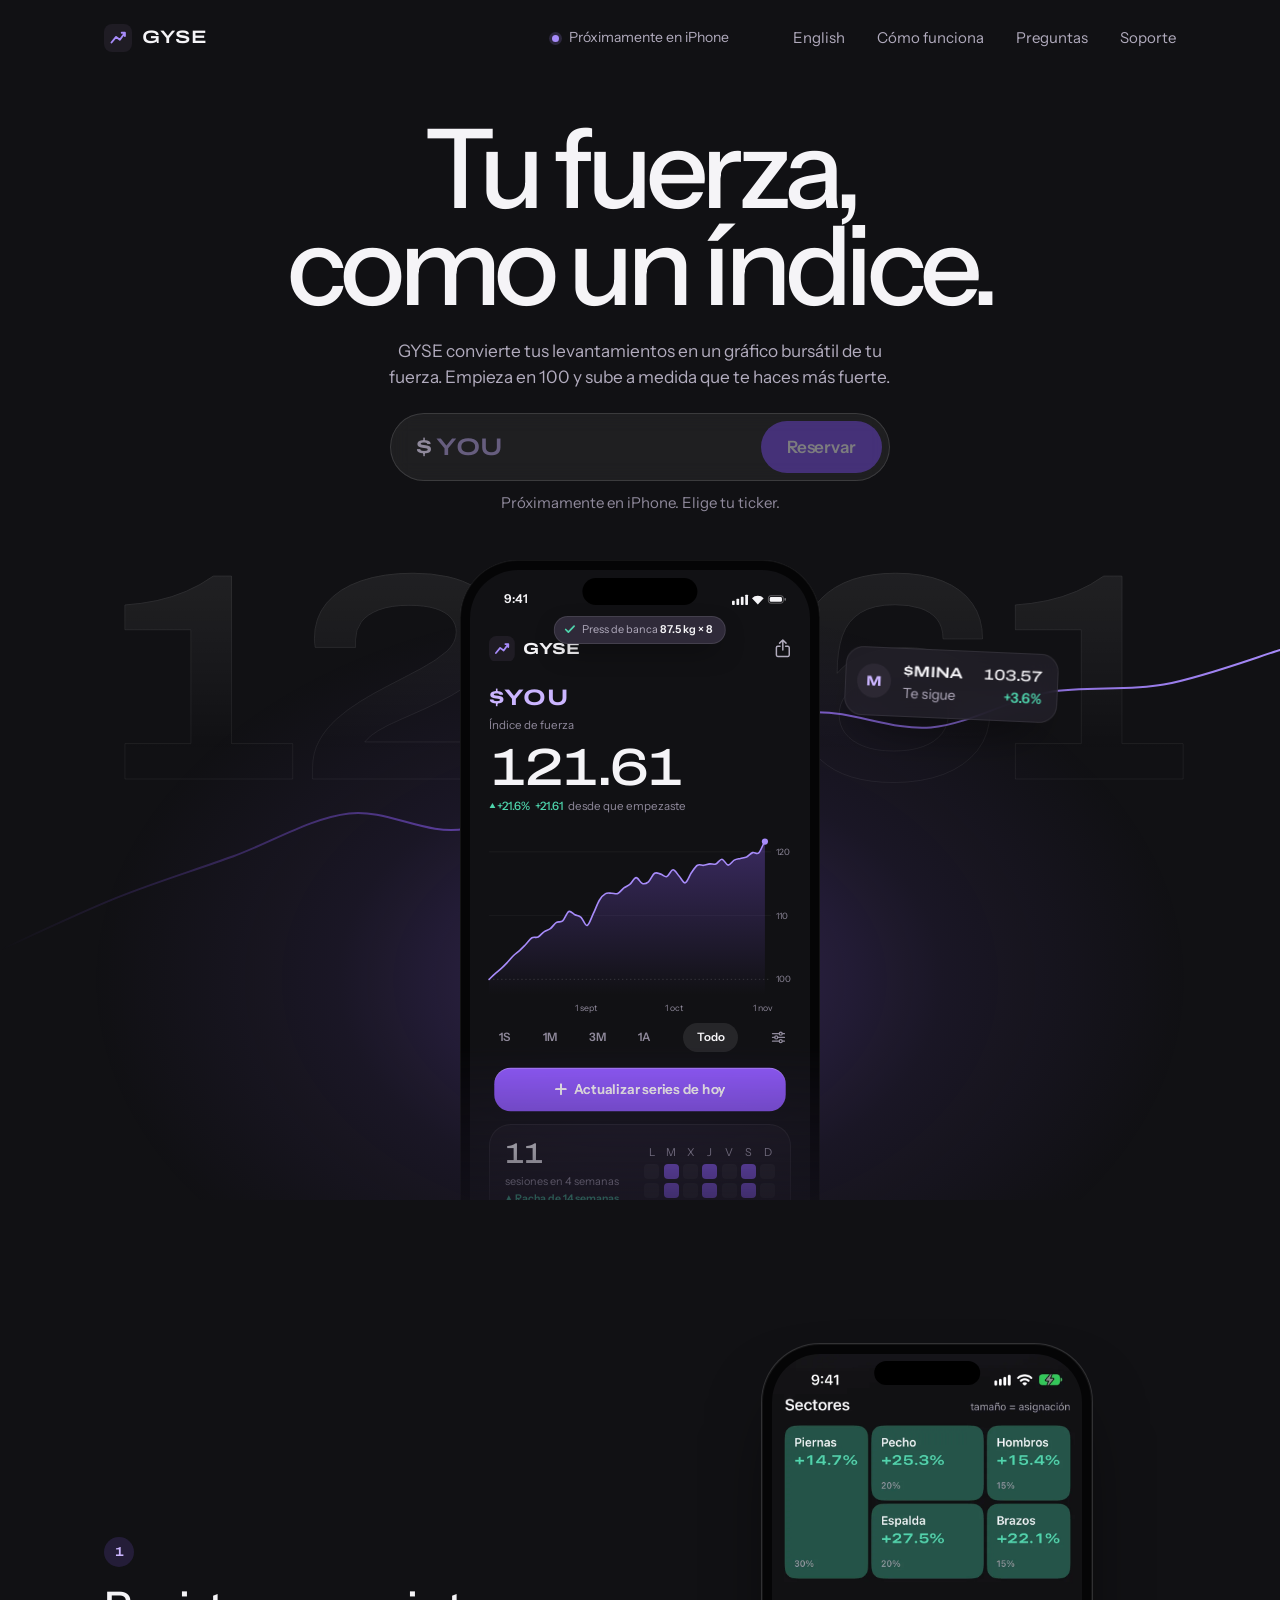
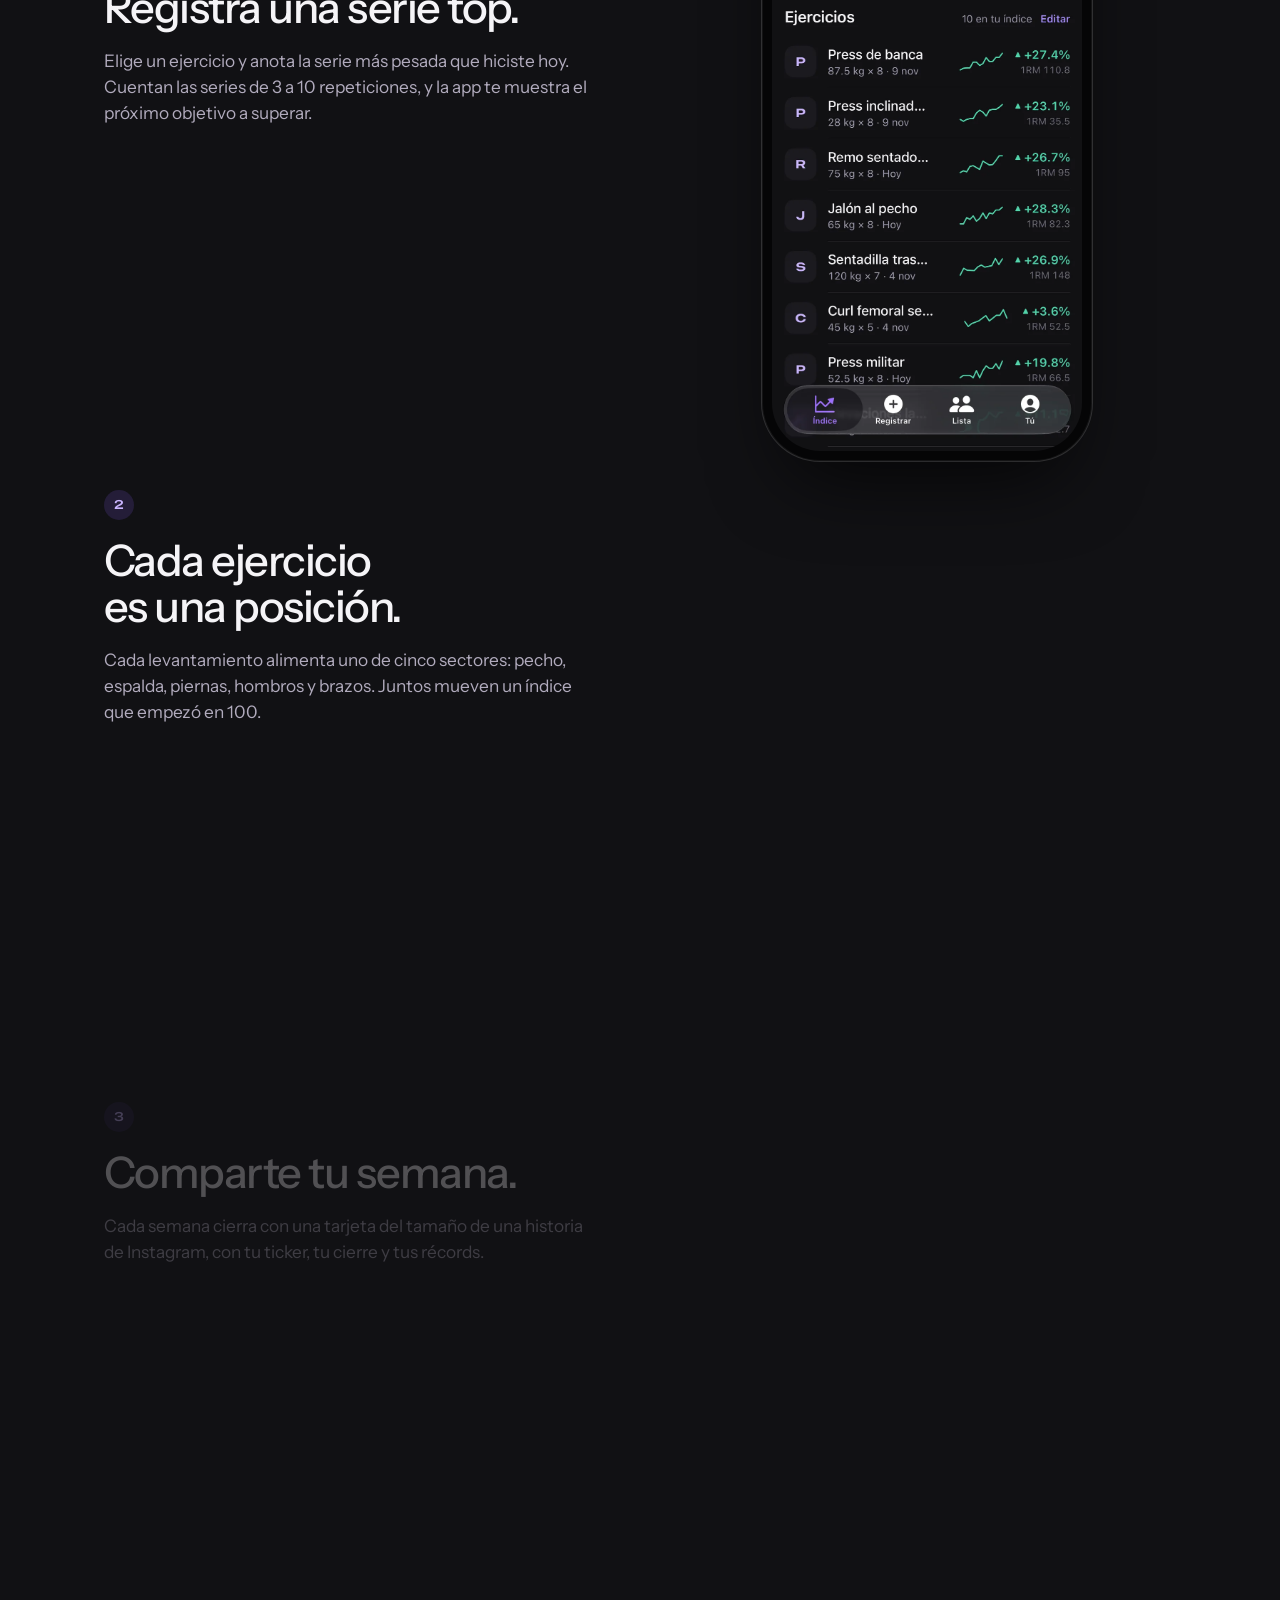
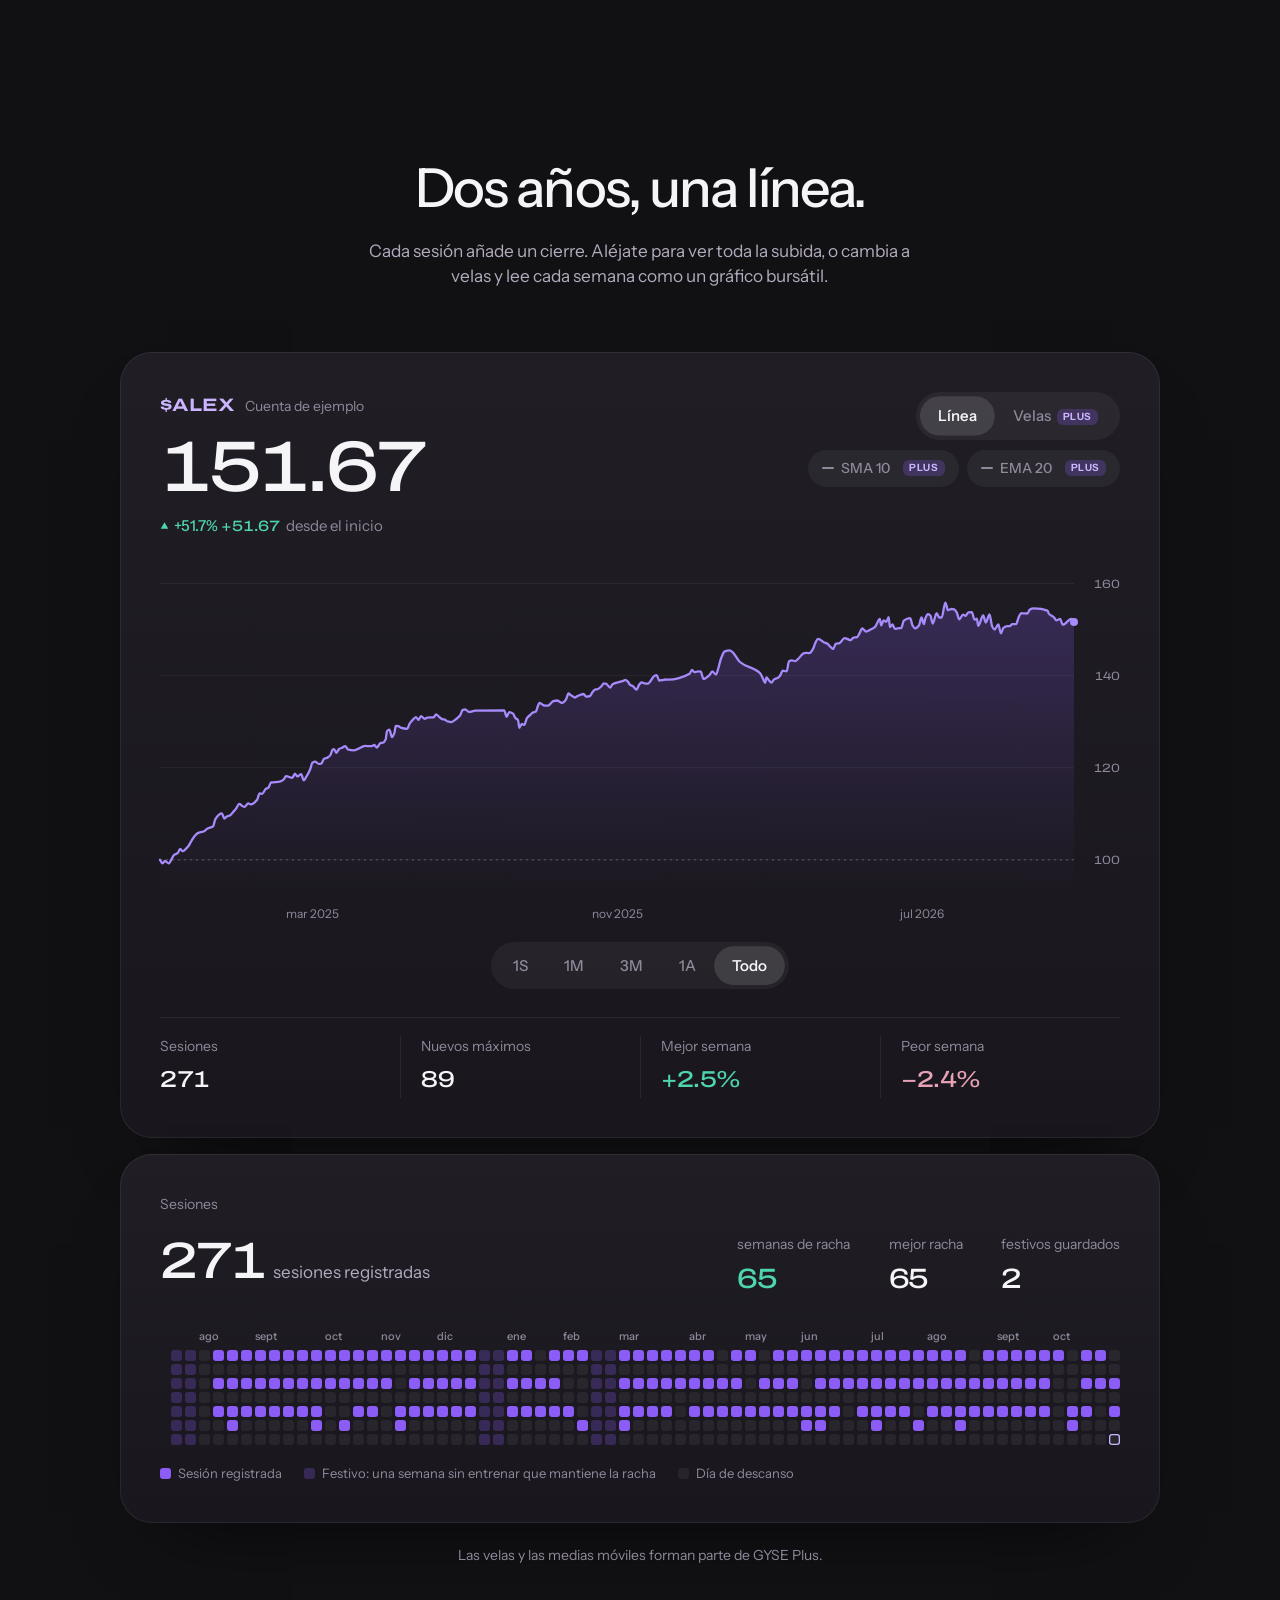
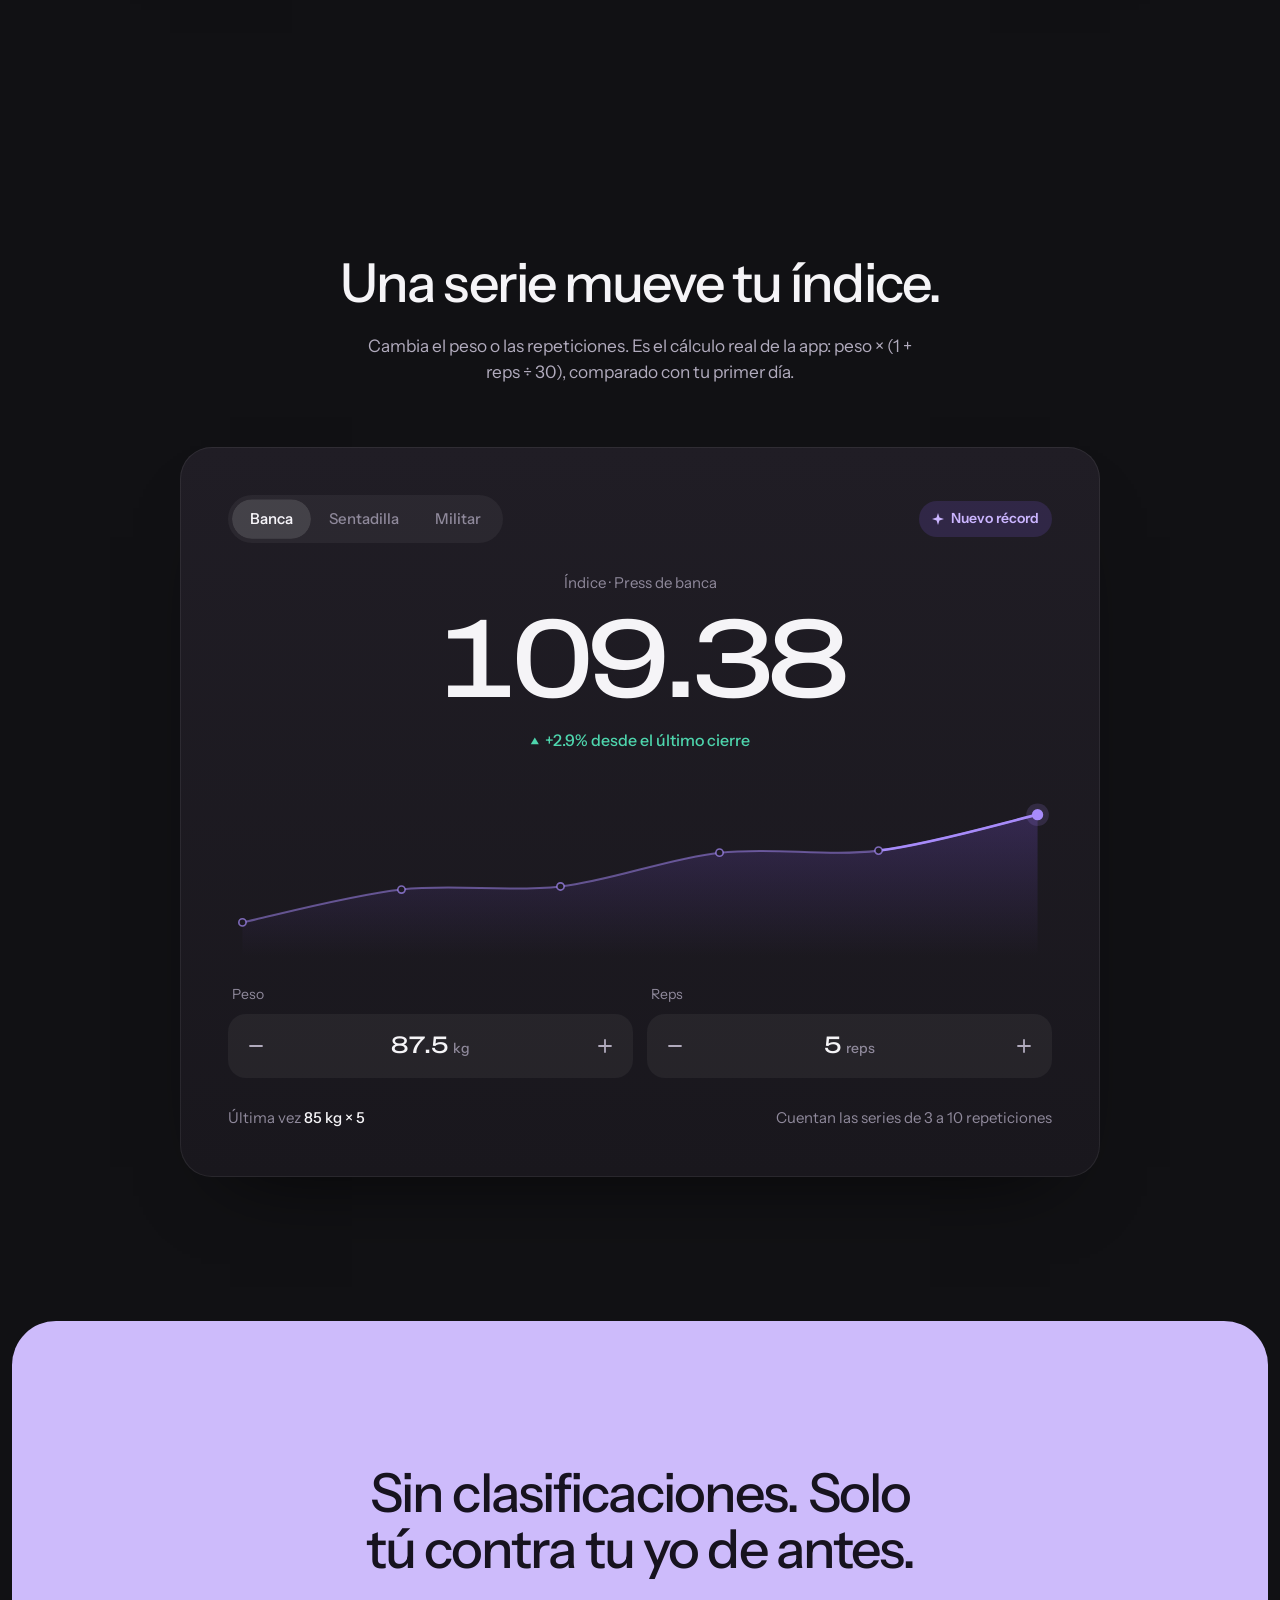
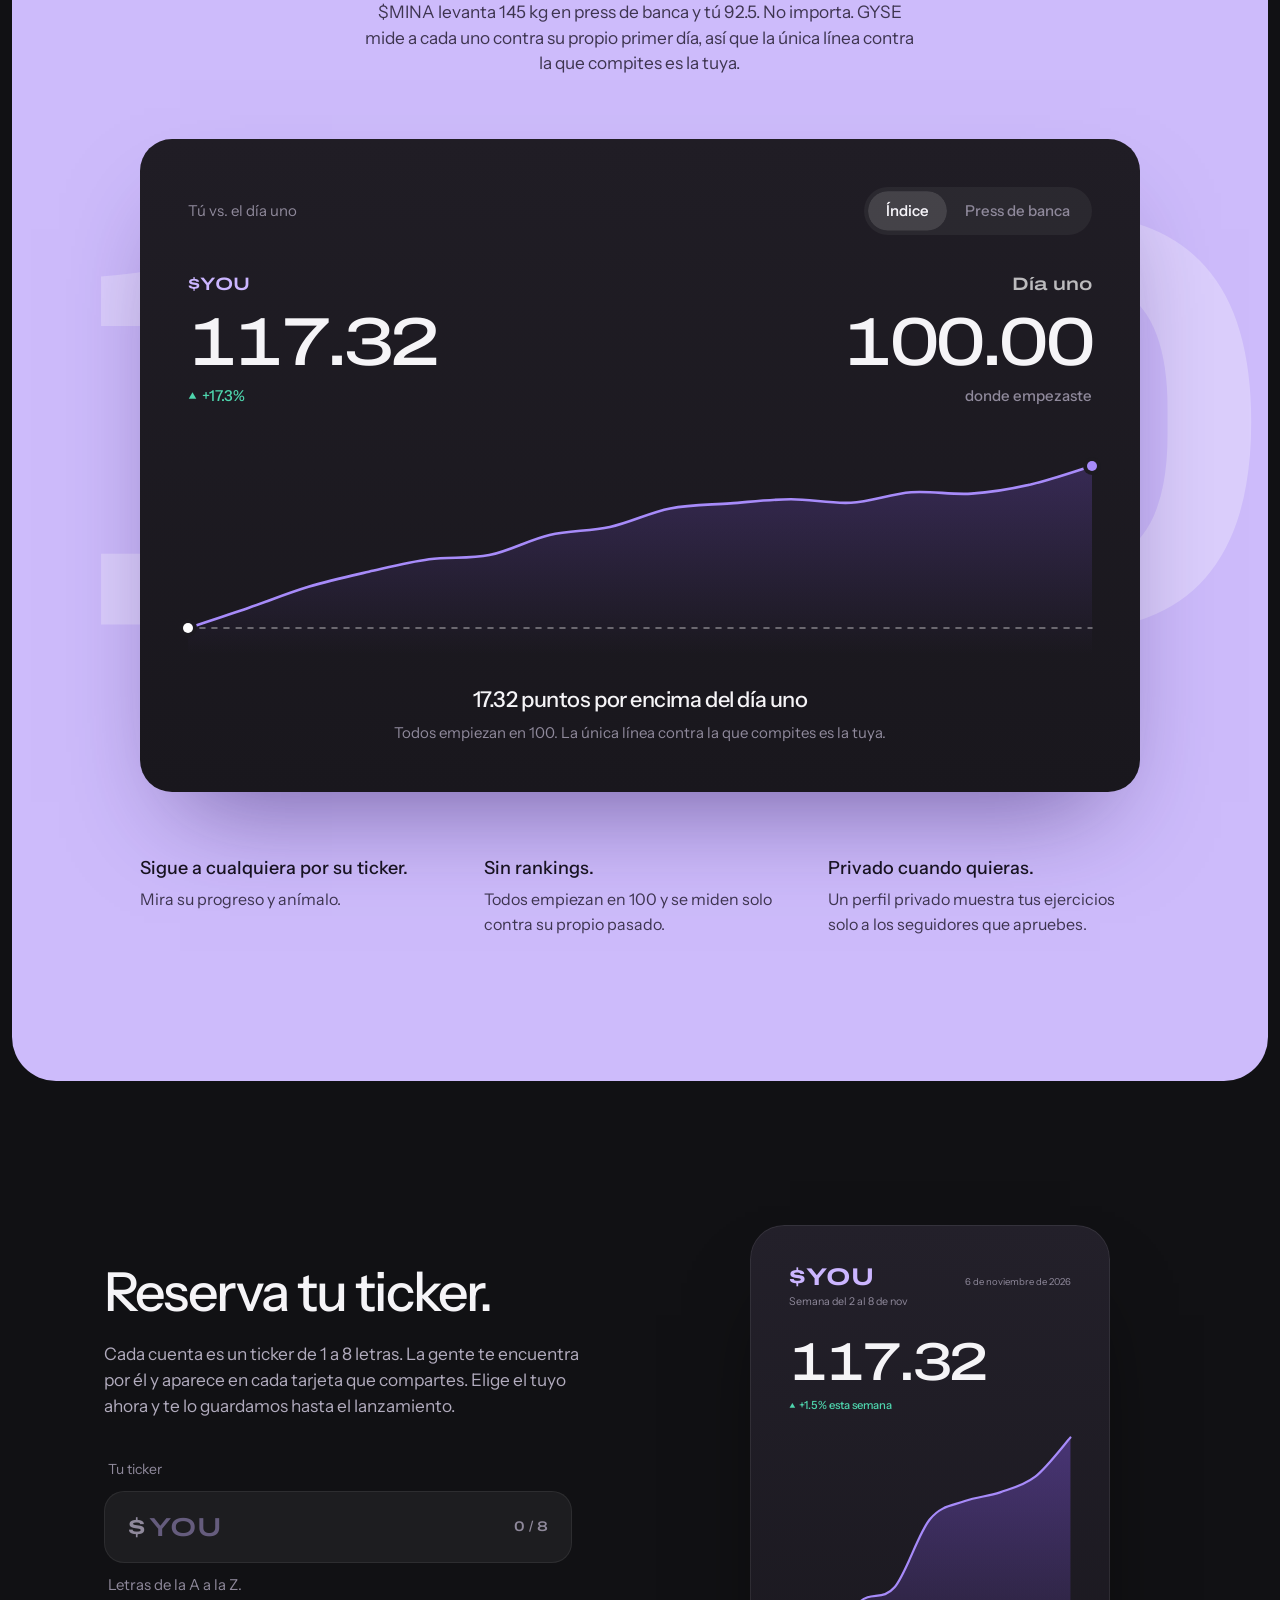
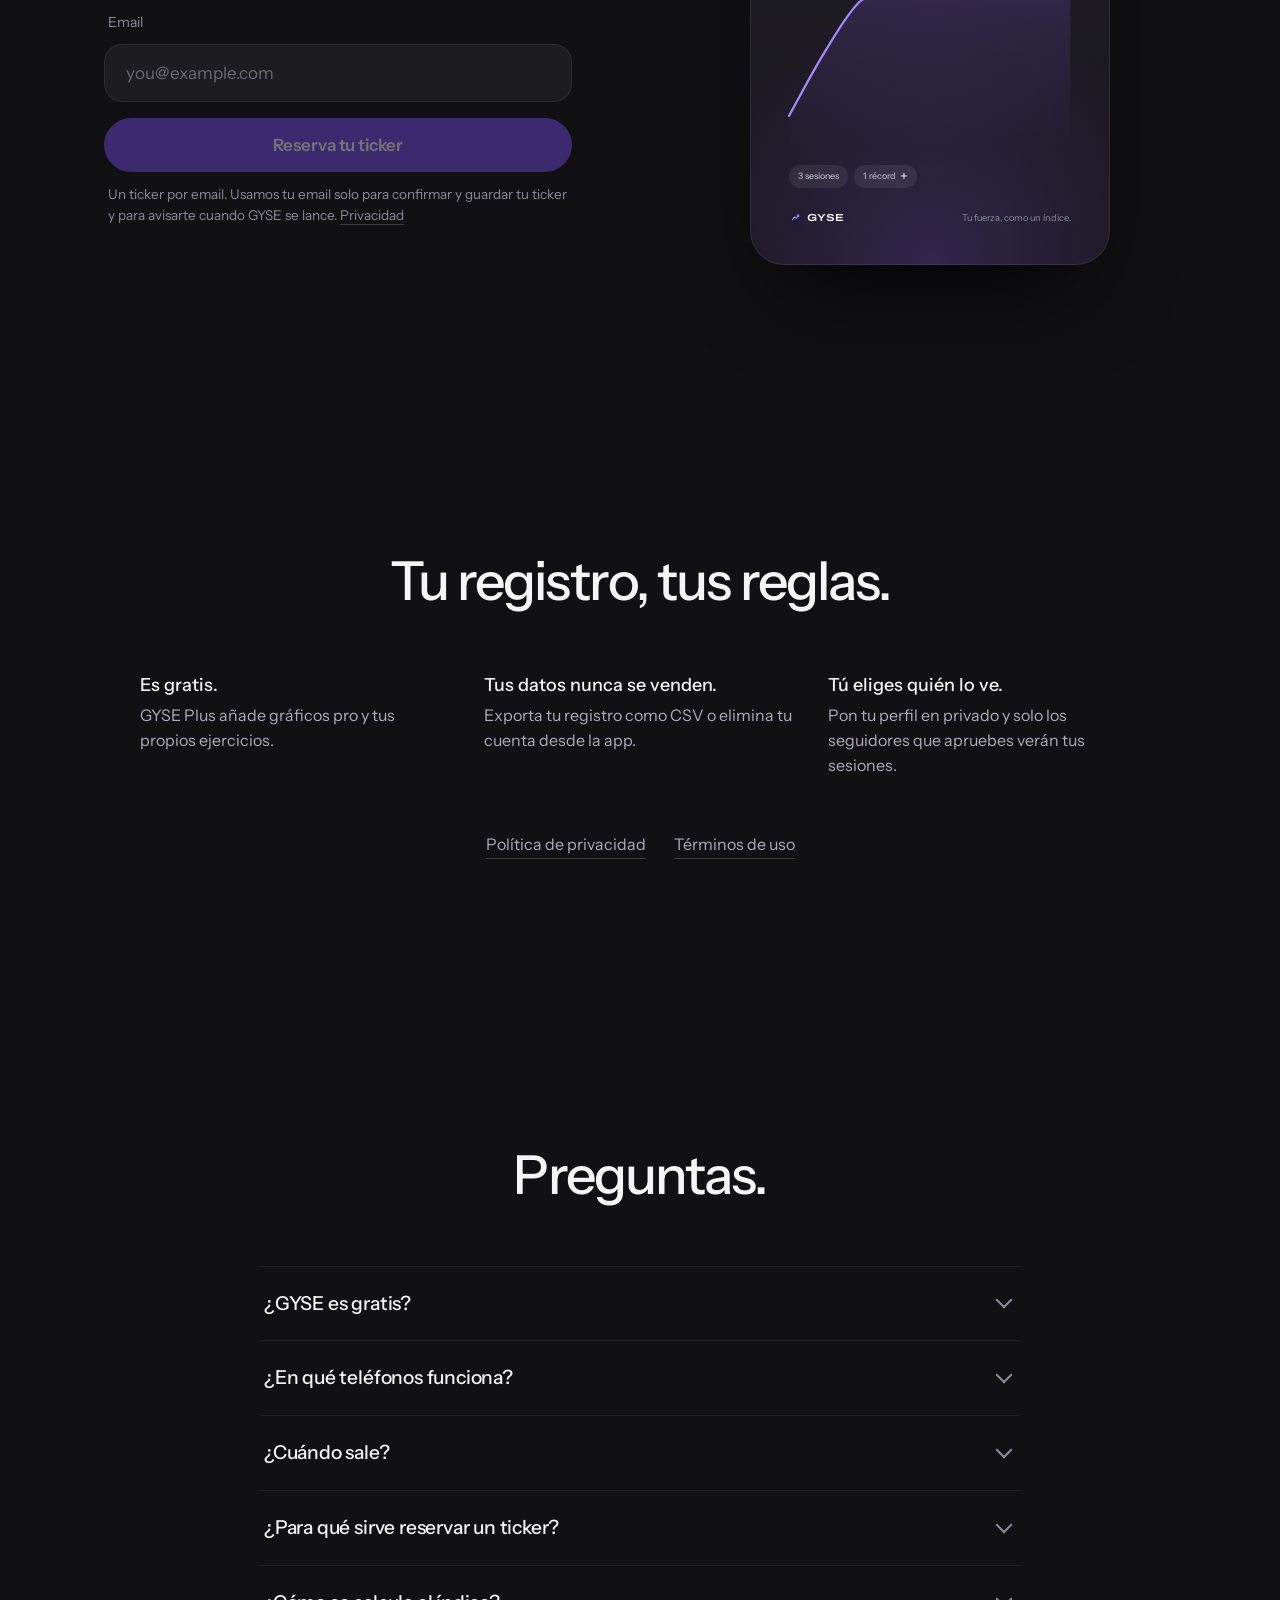
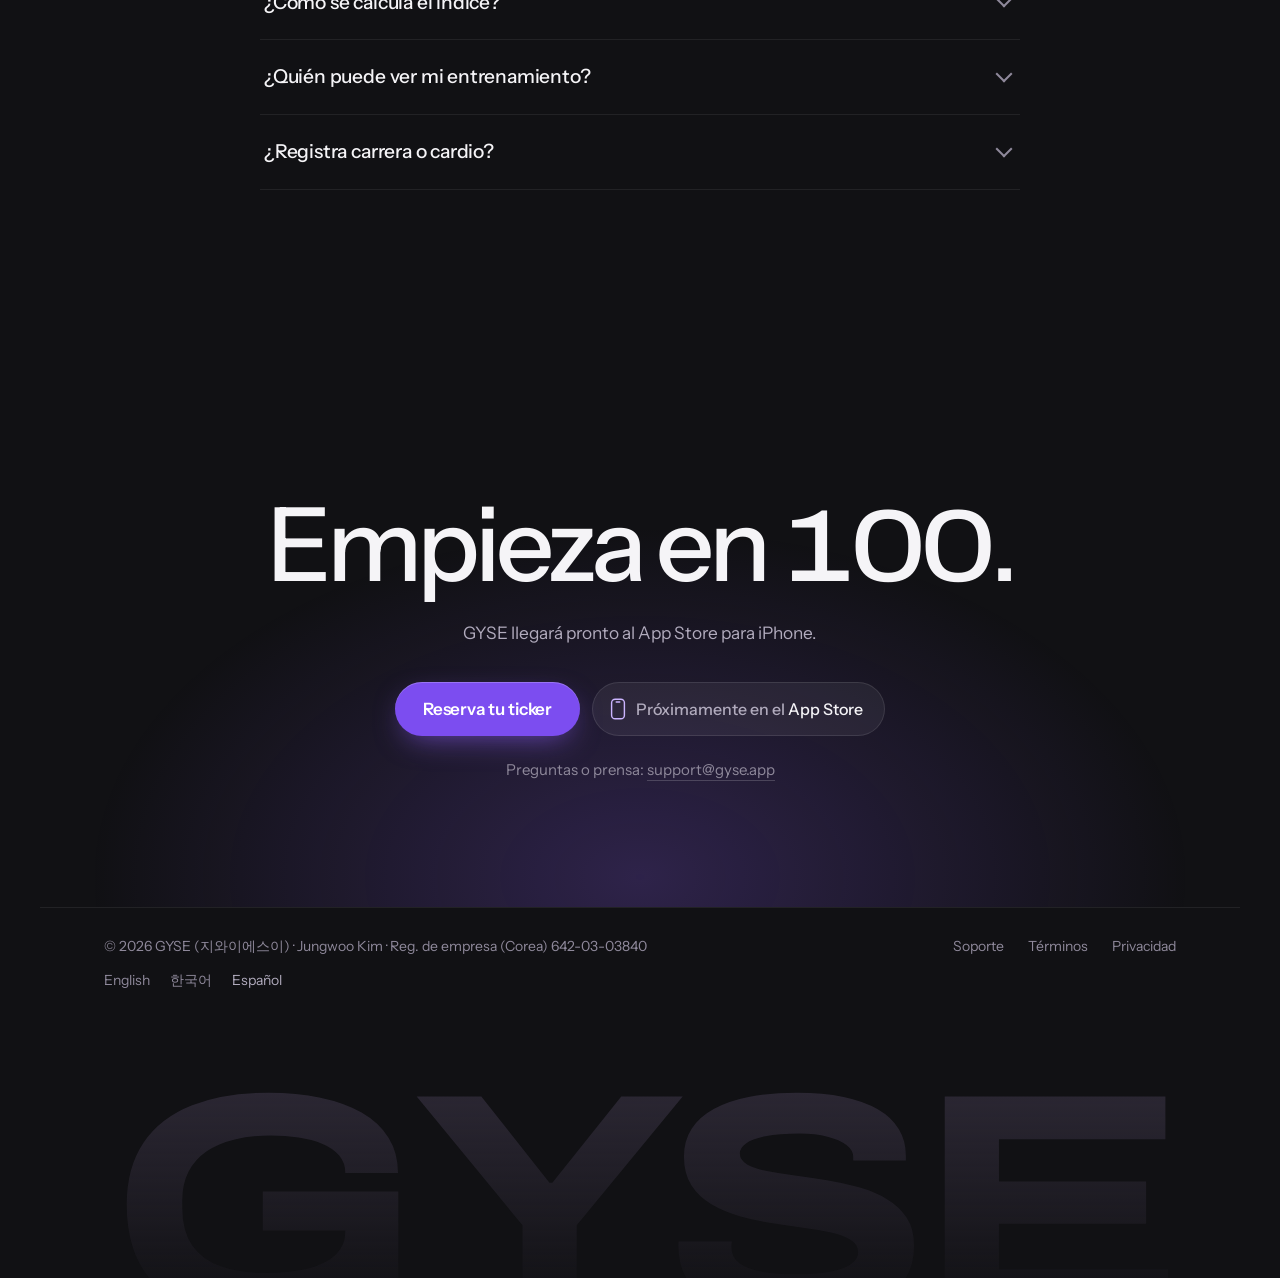
==== commit 1066cb9a: "Home page: anonymous visit counts, and the privacy policy says so The home pages add to daily totals" ====
--- a/es/index.html
+++ b/es/index.html
@@ -3,7 +3,7 @@
 <head>
 <meta charset="utf-8">
 <meta name="viewport" content="width=device-width, initial-scale=1, viewport-fit=cover">
-<meta http-equiv="Content-Security-Policy" content="default-src 'self'; script-src 'sha256-f/3MrSnk9Nw6UUlzqwoUMPaRnMJuCirjLp3Ji2nv6Hs='; style-src 'self' 'unsafe-inline'; img-src 'self' data:; font-src 'self'; connect-src 'self' https://lggthlqzohwxnammtzxg.supabase.co; object-src 'none'; base-uri 'none'; form-action 'none'">
+<meta http-equiv="Content-Security-Policy" content="default-src 'self'; script-src 'sha256-oB5pNEaHdVBX1psXehnQ0mH1ZEU3j7s4Tn60KrtDaZU='; style-src 'self' 'unsafe-inline'; img-src 'self' data:; font-src 'self'; connect-src 'self' https://lggthlqzohwxnammtzxg.supabase.co; object-src 'none'; base-uri 'none'; form-action 'none'">
 <meta name="referrer" content="strict-origin-when-cross-origin">
 <title>GYSE · Tu fuerza, como un índice</title>
 <meta name="description" content="GYSE es una app de entrenamiento para iPhone que convierte tus levantamientos en un gráfico de tu fuerza, como el de una acción. Empieza en 100 y sube a medida que te haces más fuerte.">
@@ -863,6 +863,77 @@
       nav.prepend(a);
     }
   }
+
+  // Visit counts, as totals: the page adds one to "opened", "came from <site>", "reached <section>" or "pressed <button>".
+  // No cookie, nothing kept on the device and no identifier; each thing counts once per page load.
+  // A browser that sends Global Privacy Control or Do Not Track is not counted at all.
+  const count = (() => {
+    const page = { en: '/', ko: '/ko/', es: '/es/' }[LANG.slice(0, 2)];
+    if (!page || navigator.globalPrivacyControl || navigator.doNotTrack === '1' || navigator.webdriver) return () => {};
+    const COUNT = 'https://lggthlqzohwxnammtzxg.supabase.co/functions/v1/count';
+    const seen = new Set(), queue = [];
+    let timer = 0, from = '';
+    const send = () => {
+      clearTimeout(timer); timer = 0;
+      if (!queue.length) return;
+      const body = JSON.stringify({ p: page, d: (innerWidth || screen.width) < 768 ? 'phone' : 'desktop', s: from, e: queue.splice(0) });
+      try { fetch(COUNT, { method: 'POST', body, mode: 'no-cors', credentials: 'omit', keepalive: true }).catch(() => {}); } catch (e) {}
+    };
+    const count = (ev, label = '') => {
+      const k = ev + ':' + label;
+      if (seen.has(k) || seen.size >= 40) return;
+      seen.add(k); queue.push([ev, label]);
+      if (!timer) timer = setTimeout(send, 2000);
+    };
+    addEventListener('pagehide', send);
+    document.addEventListener('visibilitychange', () => { if (document.visibilityState === 'hidden') send(); });
+
+    // "view" is every time the page is shown; "visit" is an arrival from somewhere else (not a reload, not another gyse.app page).
+    const start = () => {
+      count('view');
+      const nav = (performance.getEntriesByType('navigation')[0] || {}).type;
+      let host = '';
+      try { host = new URL(document.referrer).hostname; } catch (e) {}
+      if (nav === 'reload' || nav === 'back_forward' || /(^|\.)gyse\.app$/.test(host)) return;
+      const tag = new URLSearchParams(location.search).get('utm_source');   // a link can name its own source: gyse.app/?utm_source=reels
+      from = (tag || host.replace(/^www\./, '')).toLowerCase().replace(/[^a-z0-9._-]/g, '').slice(0, 60) || 'direct';
+      count('visit');
+    };
+    if (document.visibilityState === 'visible') start();
+    else document.addEventListener('visibilitychange', start, { once: true });
+
+    // How far down people get: a section counts when it crosses the middle of the screen.
+    if ('IntersectionObserver' in window) {
+      const io = new IntersectionObserver(list => list.forEach(e => {
+        if (e.isIntersecting) { count('section', e.target.dataset.count); io.unobserve(e.target); }
+      }), { rootMargin: '-45% 0px -45% 0px' });
+      [['#how', 'how'], ['#chart', 'chart'], ['#try', 'try'], ['#friends', 'follow'], ['#ticker', 'ticker'],
+       ['[aria-labelledby="pl-h"]', 'plus'], ['#faq', 'faq'], ['.closer', 'end']].forEach(([q, name]) => {
+        const el = document.querySelector(q);
+        if (el) { el.dataset.count = name; io.observe(el); }
+      });
+    }
+
+    // What people press: links in the header and footer, the App Store badge, the demos, and each question.
+    document.addEventListener('click', e => {
+      const el = e.target.closest ? e.target.closest('a, button, summary') : null;
+      if (!el) return;
+      const href = el.getAttribute('href') || '', name = href.split('/').pop().replace(/[^a-z]/g, '').slice(0, 12);
+      if (el.matches('summary')) {
+        if (!el.parentNode.open) count('faq', 'q' + ([...document.querySelectorAll('#faq details')].indexOf(el.parentNode) + 1));
+      } else if (href.startsWith('https://apps.apple.com/')) count('click', 'store');
+      else if (el.hreflang) count('click', 'lang_' + el.hreflang.slice(0, 2).toLowerCase().replace(/[^a-z]/g, ''));
+      else if (href === '#ticker') count('click', 'reserve');
+      else if (el.closest('.bar nav') && name) count('click', 'nav_' + name);
+      else if (el.closest('.foot-site') && name) count('click', 'foot_' + name);
+      else if (el.matches('button')) {
+        const demo = { chart: 'chart', try: 'try', friends: 'compare' }[(el.closest('section[id]') || {}).id];
+        if (demo) count('click', demo);
+      }
+    }, true);
+    document.addEventListener('gyse:ticker', () => count('ticker', 'typed'));
+    return count;
+  })();
   const reduce = matchMedia('(prefers-reduced-motion: reduce)').matches;
   const C = { violet: '#A78BFA', muted: '#8F899B', down: '#E6A2B4' };
   const TRI_UP = '<svg class="tri" viewBox="0 0 10 10" aria-hidden="true"><path d="M5 1.5 9.2 8.5H.8z" fill="currentColor"/></svg>';
@@ -1380,11 +1451,13 @@
       e.preventDefault();
       const step = part(r, 'step'), em = part(r, 'em'), t = S.t, mail = S.mail;
       if (!S.live || S.busy || !t || blocked()) return;
-      if (step && step.hidden) { step.hidden = false; sync(); em.focus(); return; }   // the hero asks for the email second
+      if (step && step.hidden) { step.hidden = false; sync(); em.focus(); count('reserve', 'email_step'); return; }   // the hero asks for the email second
       if (!mailOK()) { em.focus(); return; }
       S.busy = true; sync();
+      count('reserve', 'sent_' + r.dataset.rsv);
       ask({ action: 'reserve', ticker: t, email: mail, website: part(r, 'hp').value, confirm: true }).then(res => {
         S.busy = false;
+        count('reserve', res.status === 'reserved' || res.status === 'pending' ? 'ok' : String(res.status).replace(/[^a-z_]/g, '').slice(0, 24));
         const oops = text => each('fine', el => { el.textContent = text; el.classList.add('warn'); });
         if (res.status === 'reserved' || res.status === 'pending') {
           const pending = res.status === 'pending', sym = '$' + (res.ticker ? res.ticker.toUpperCase() : t);
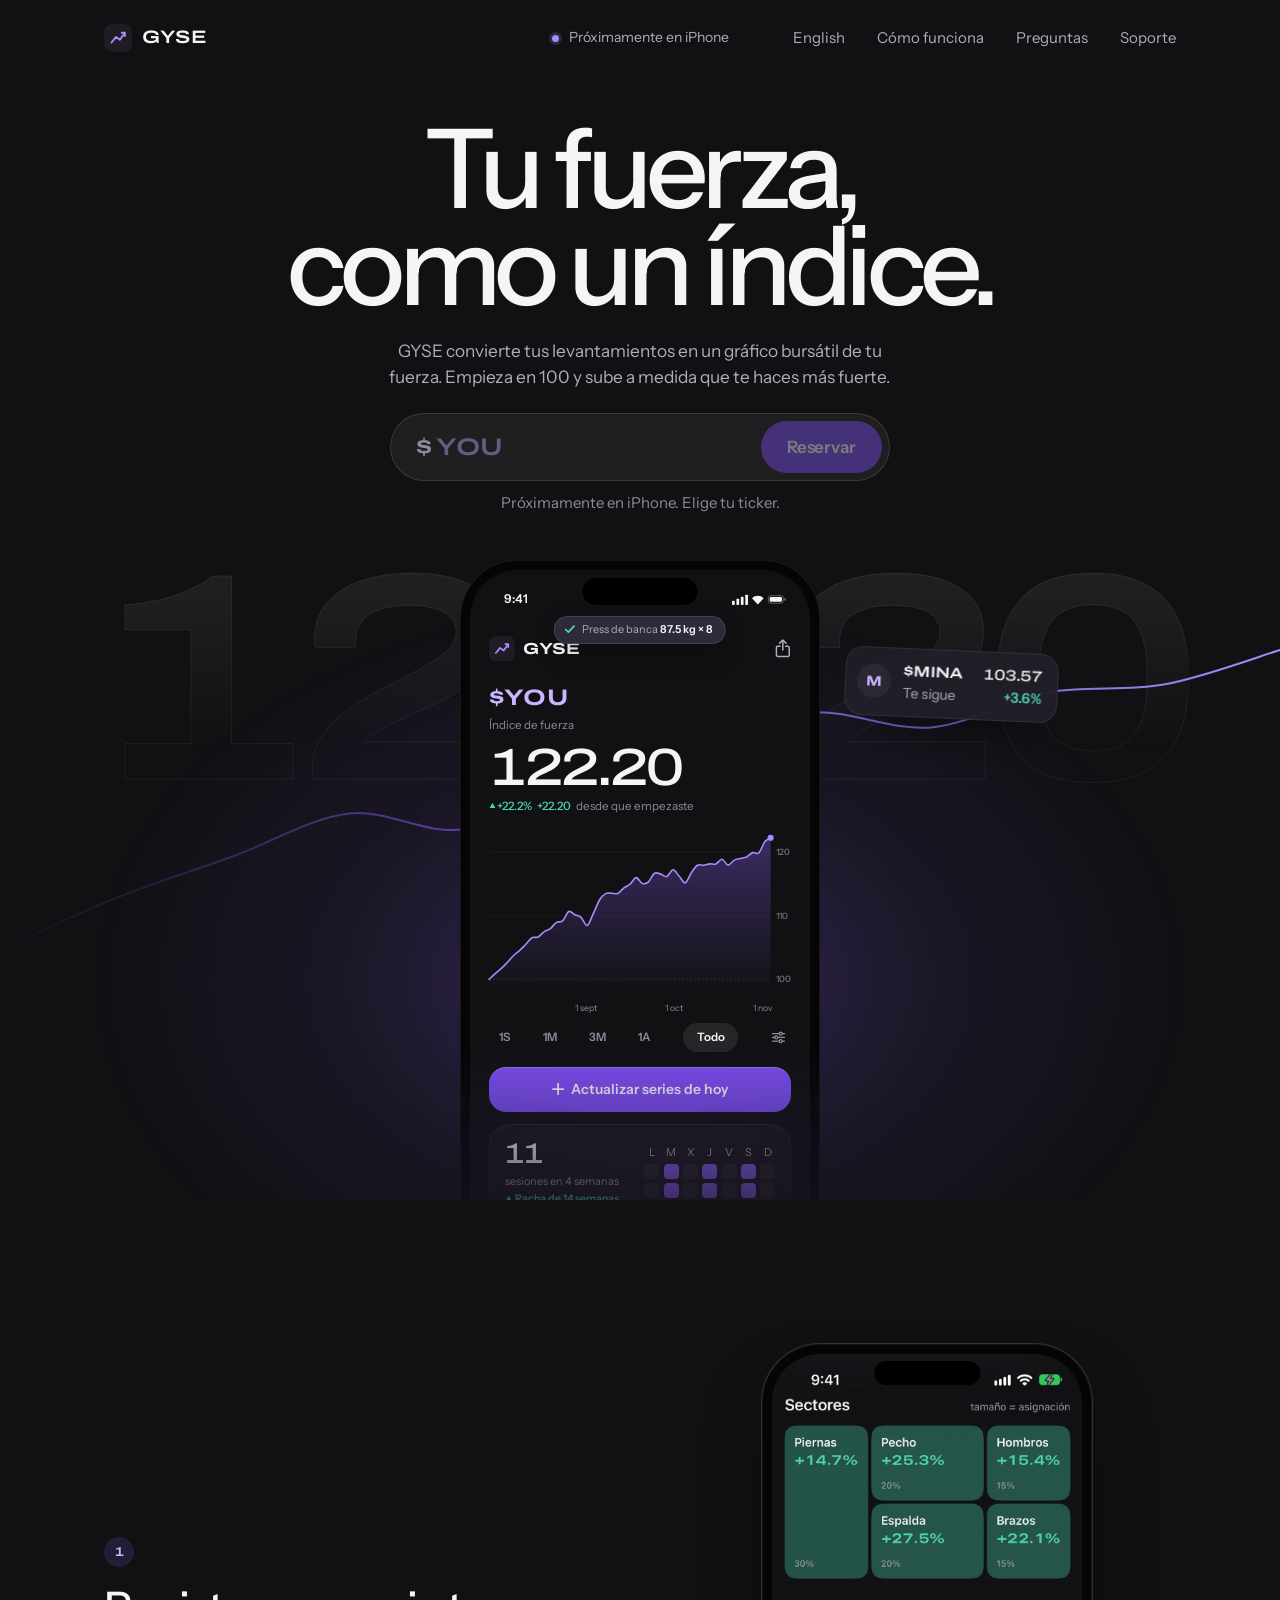
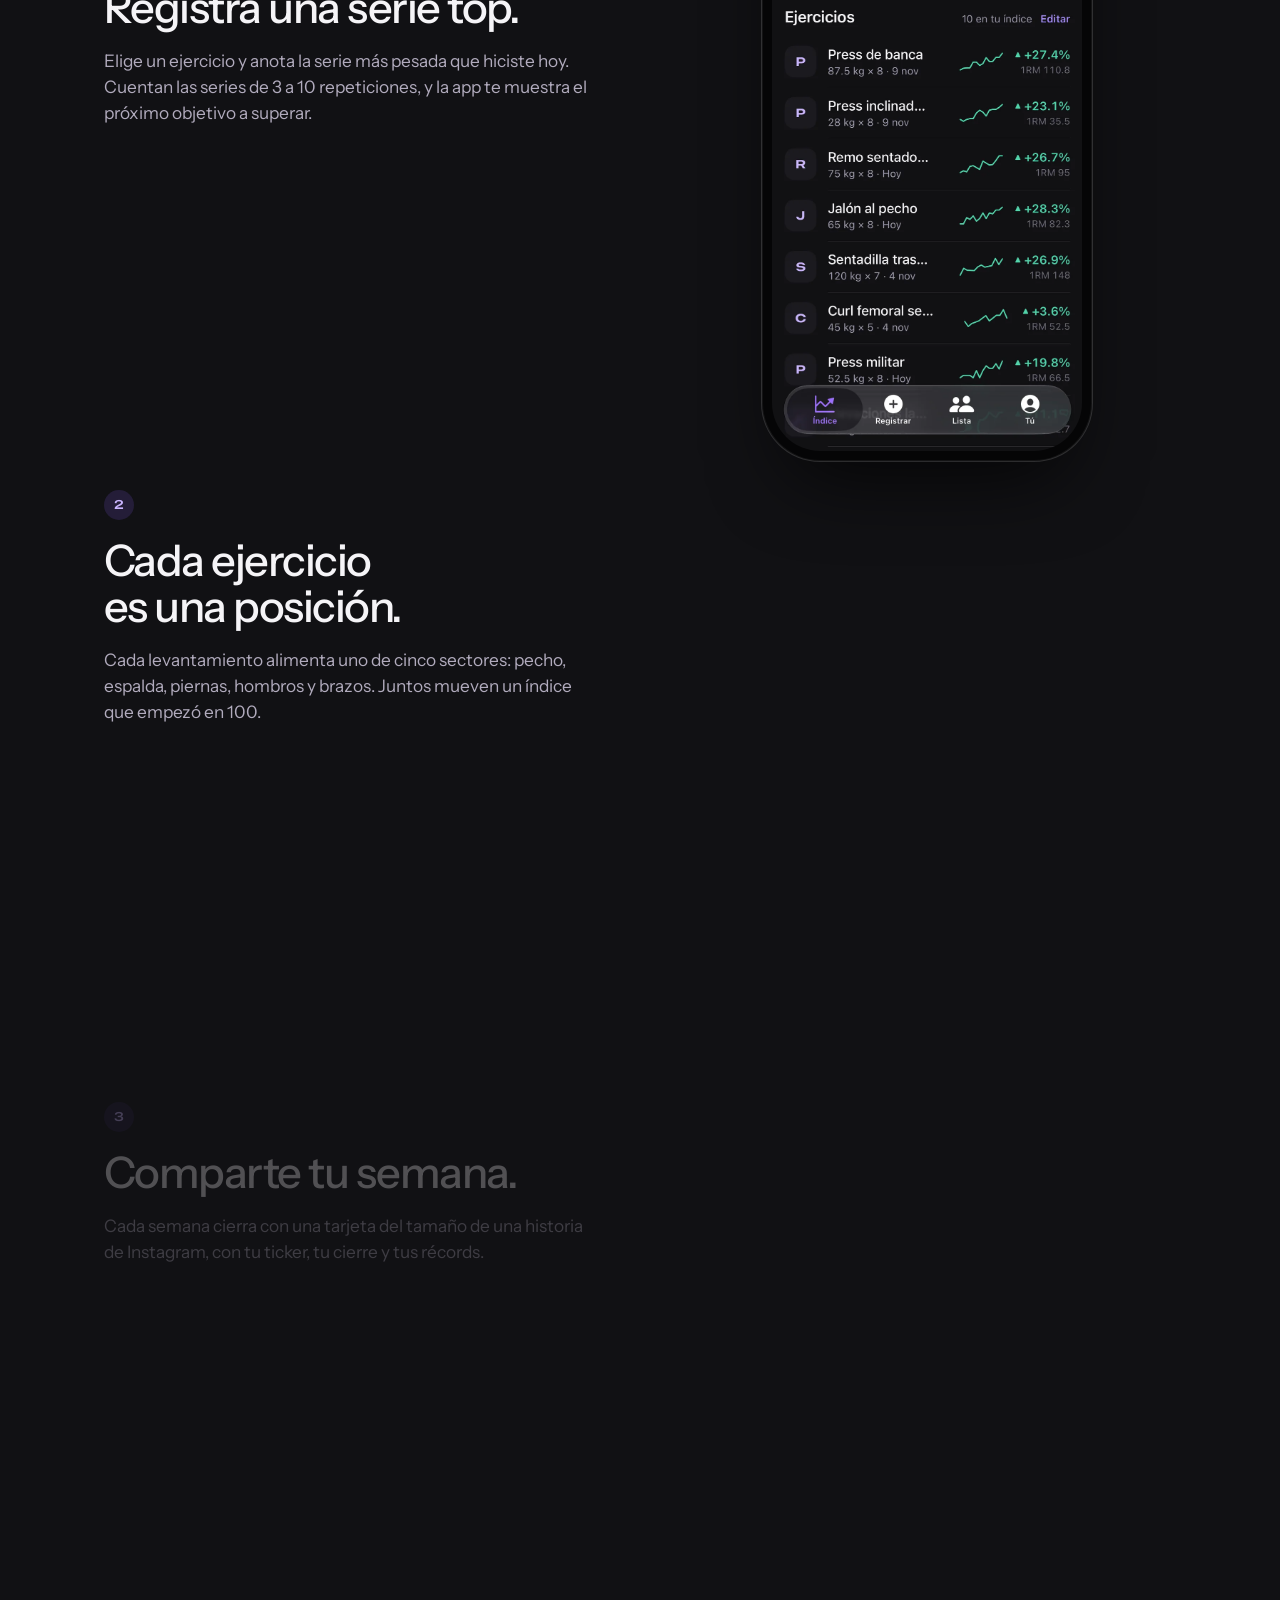
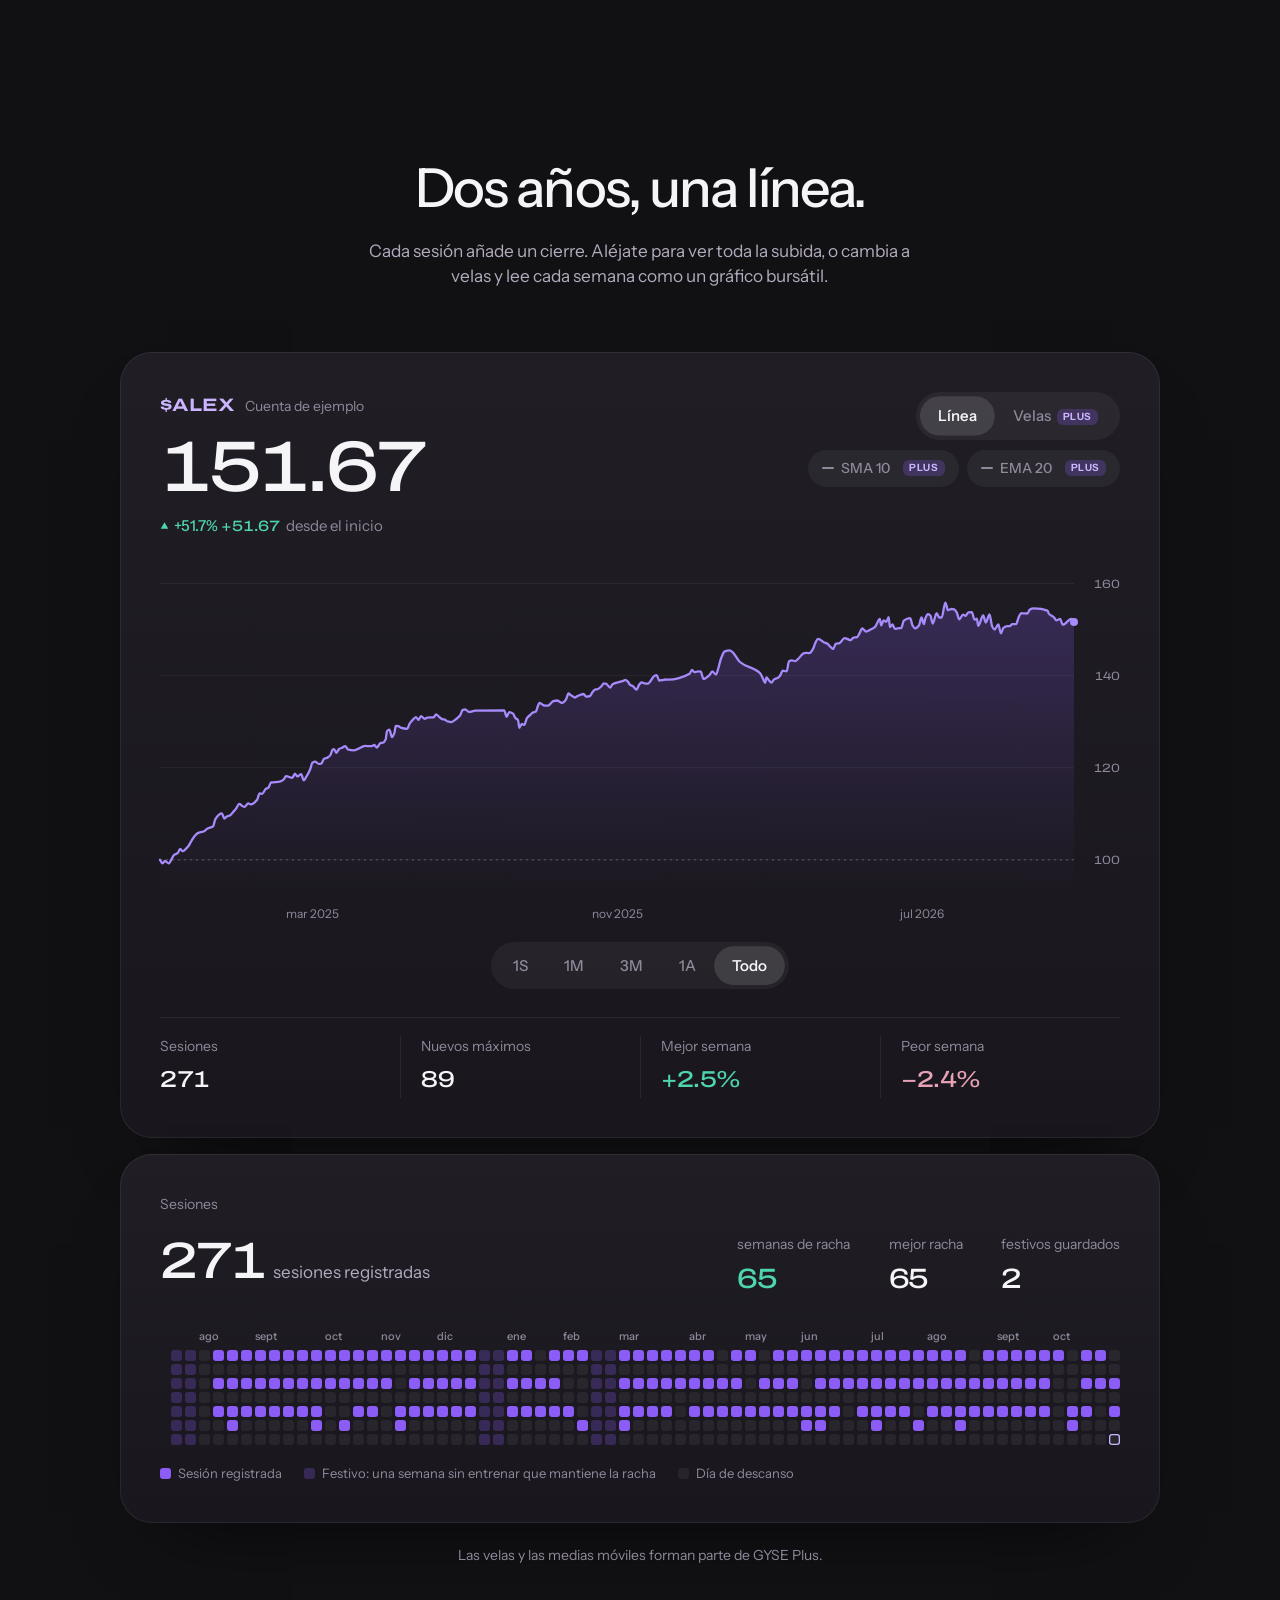
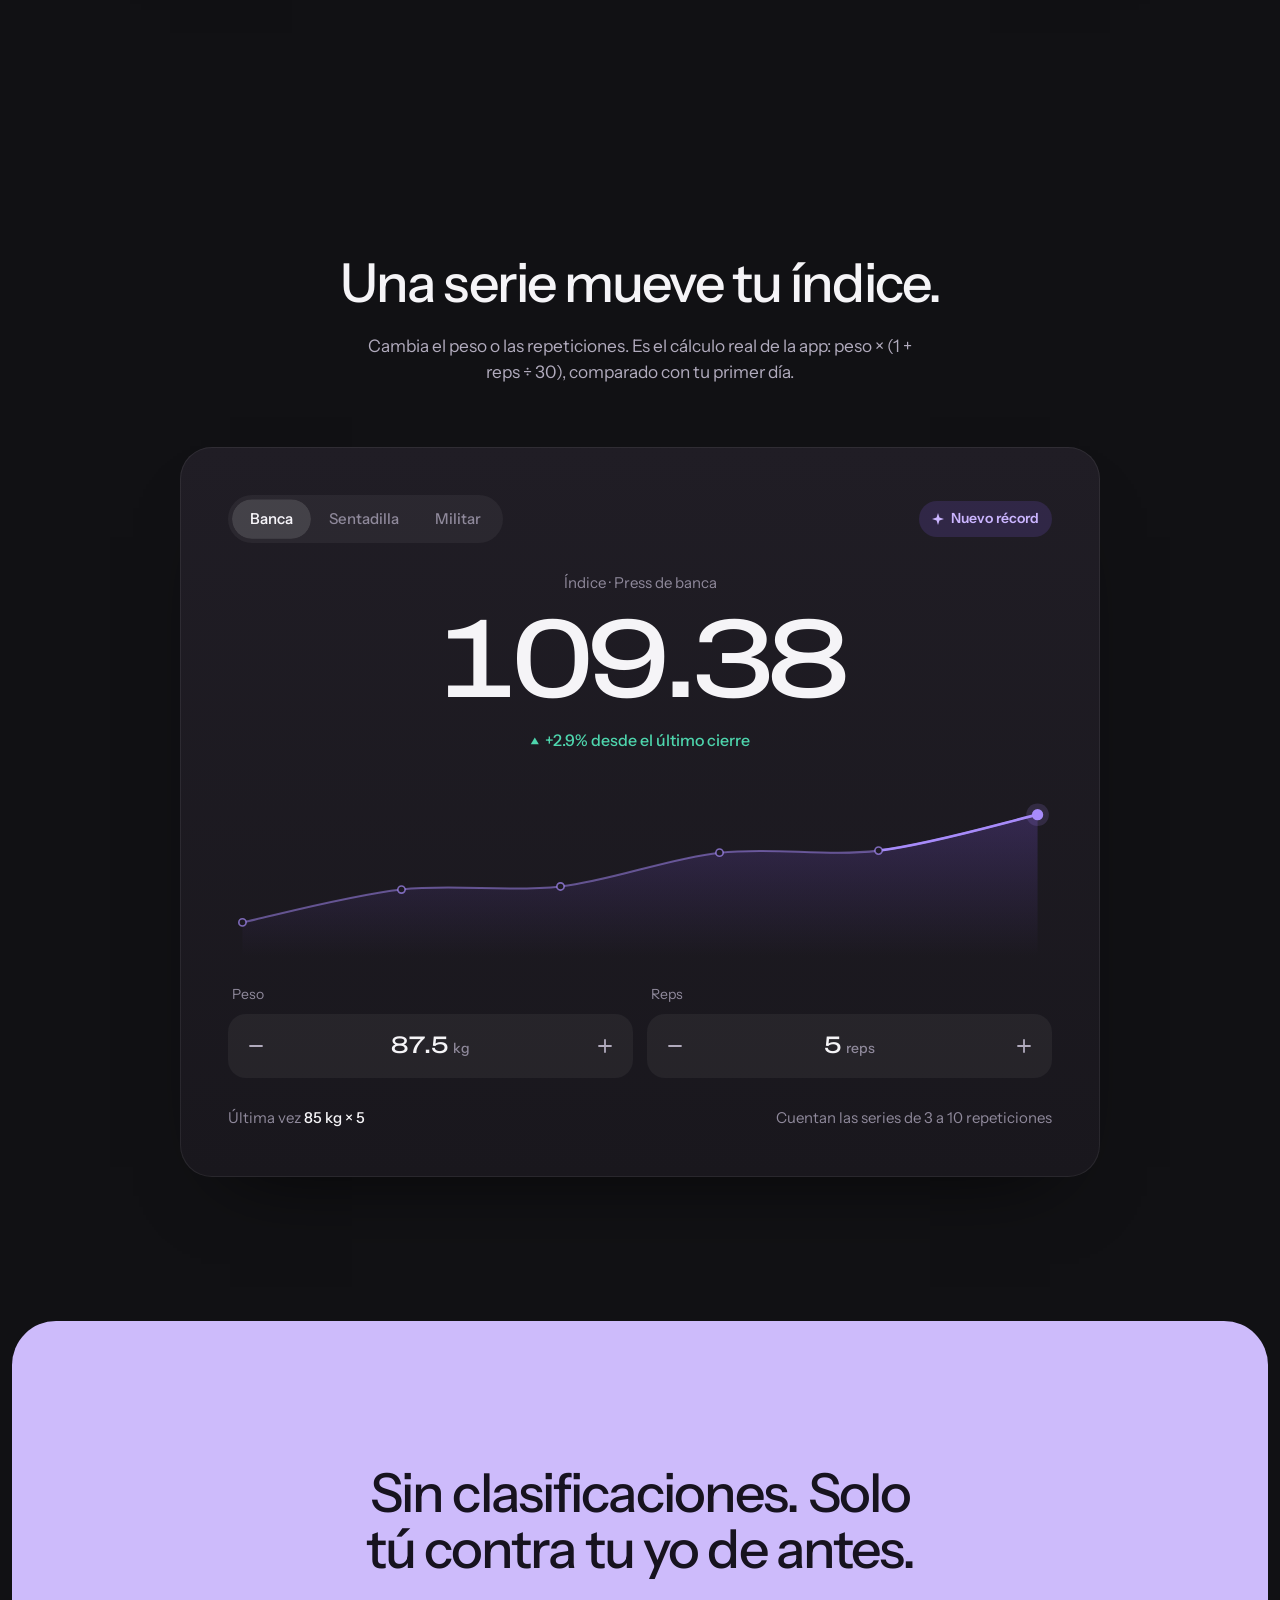
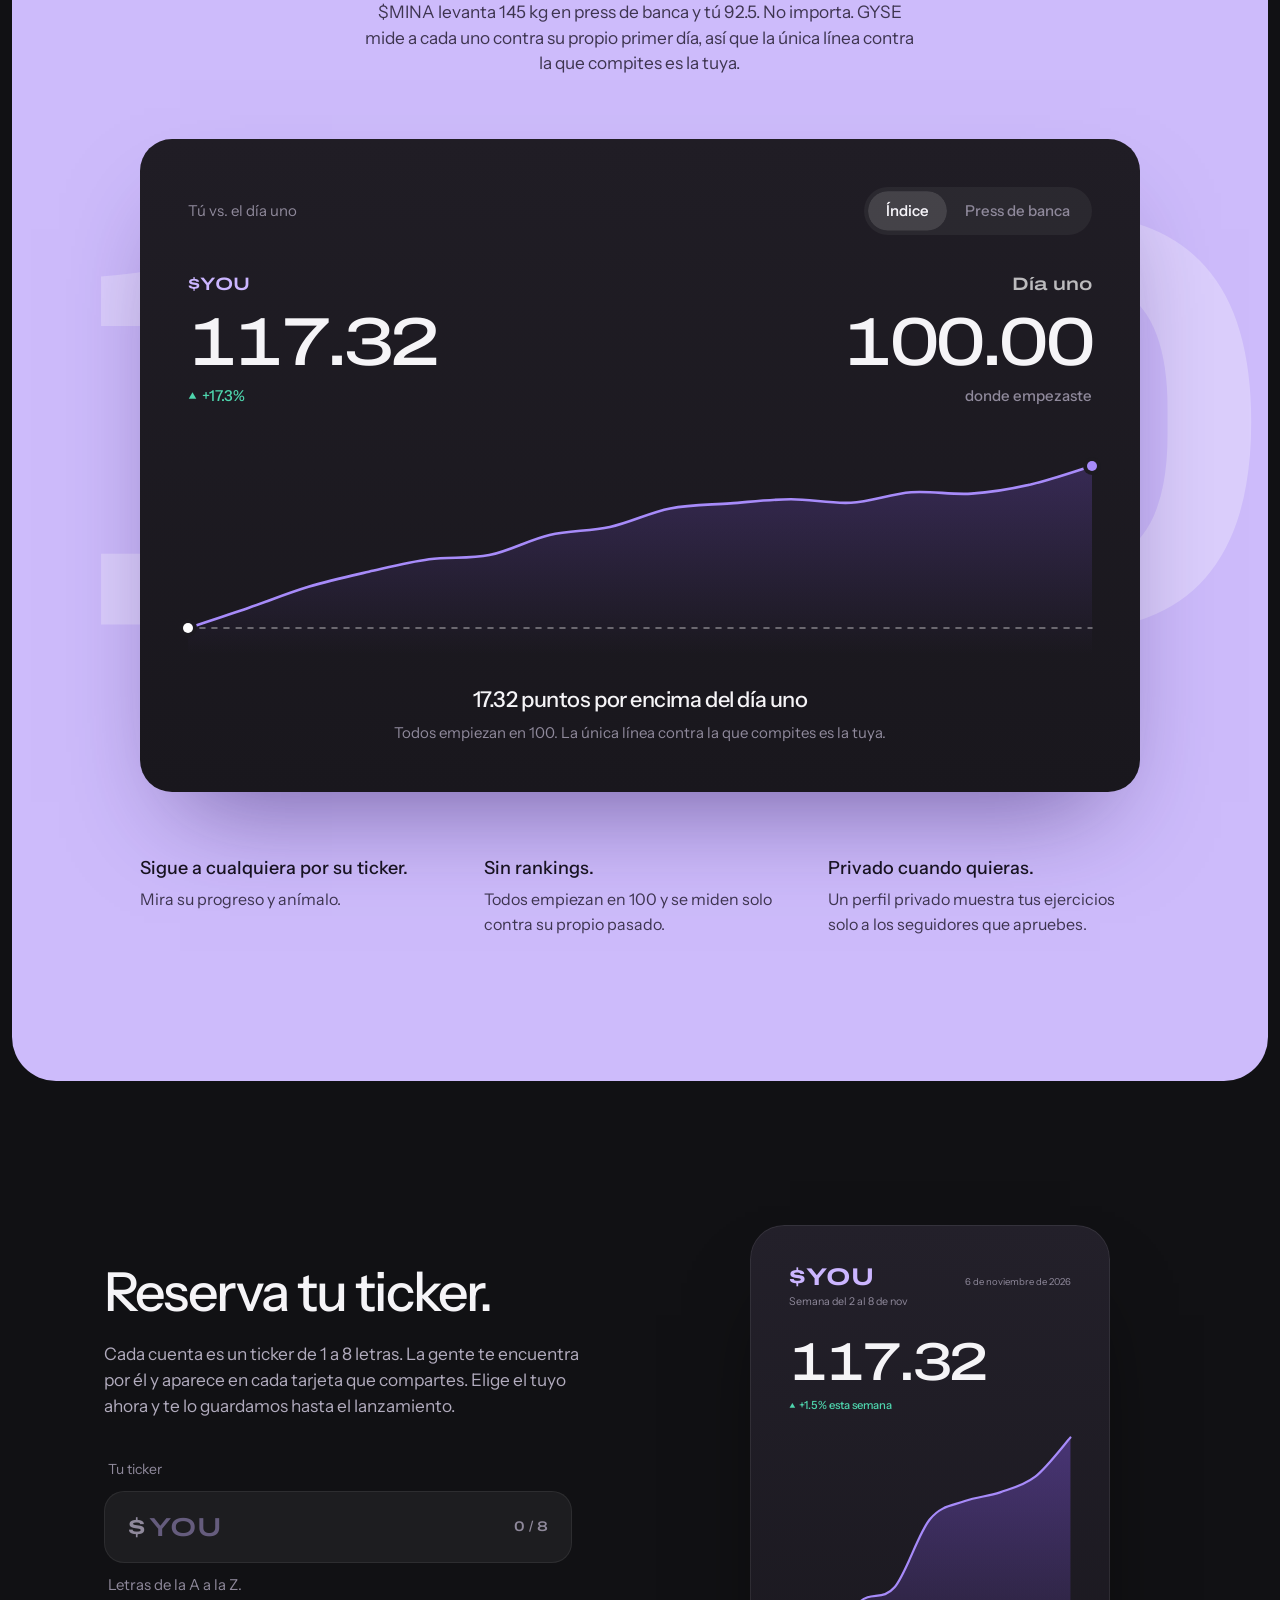
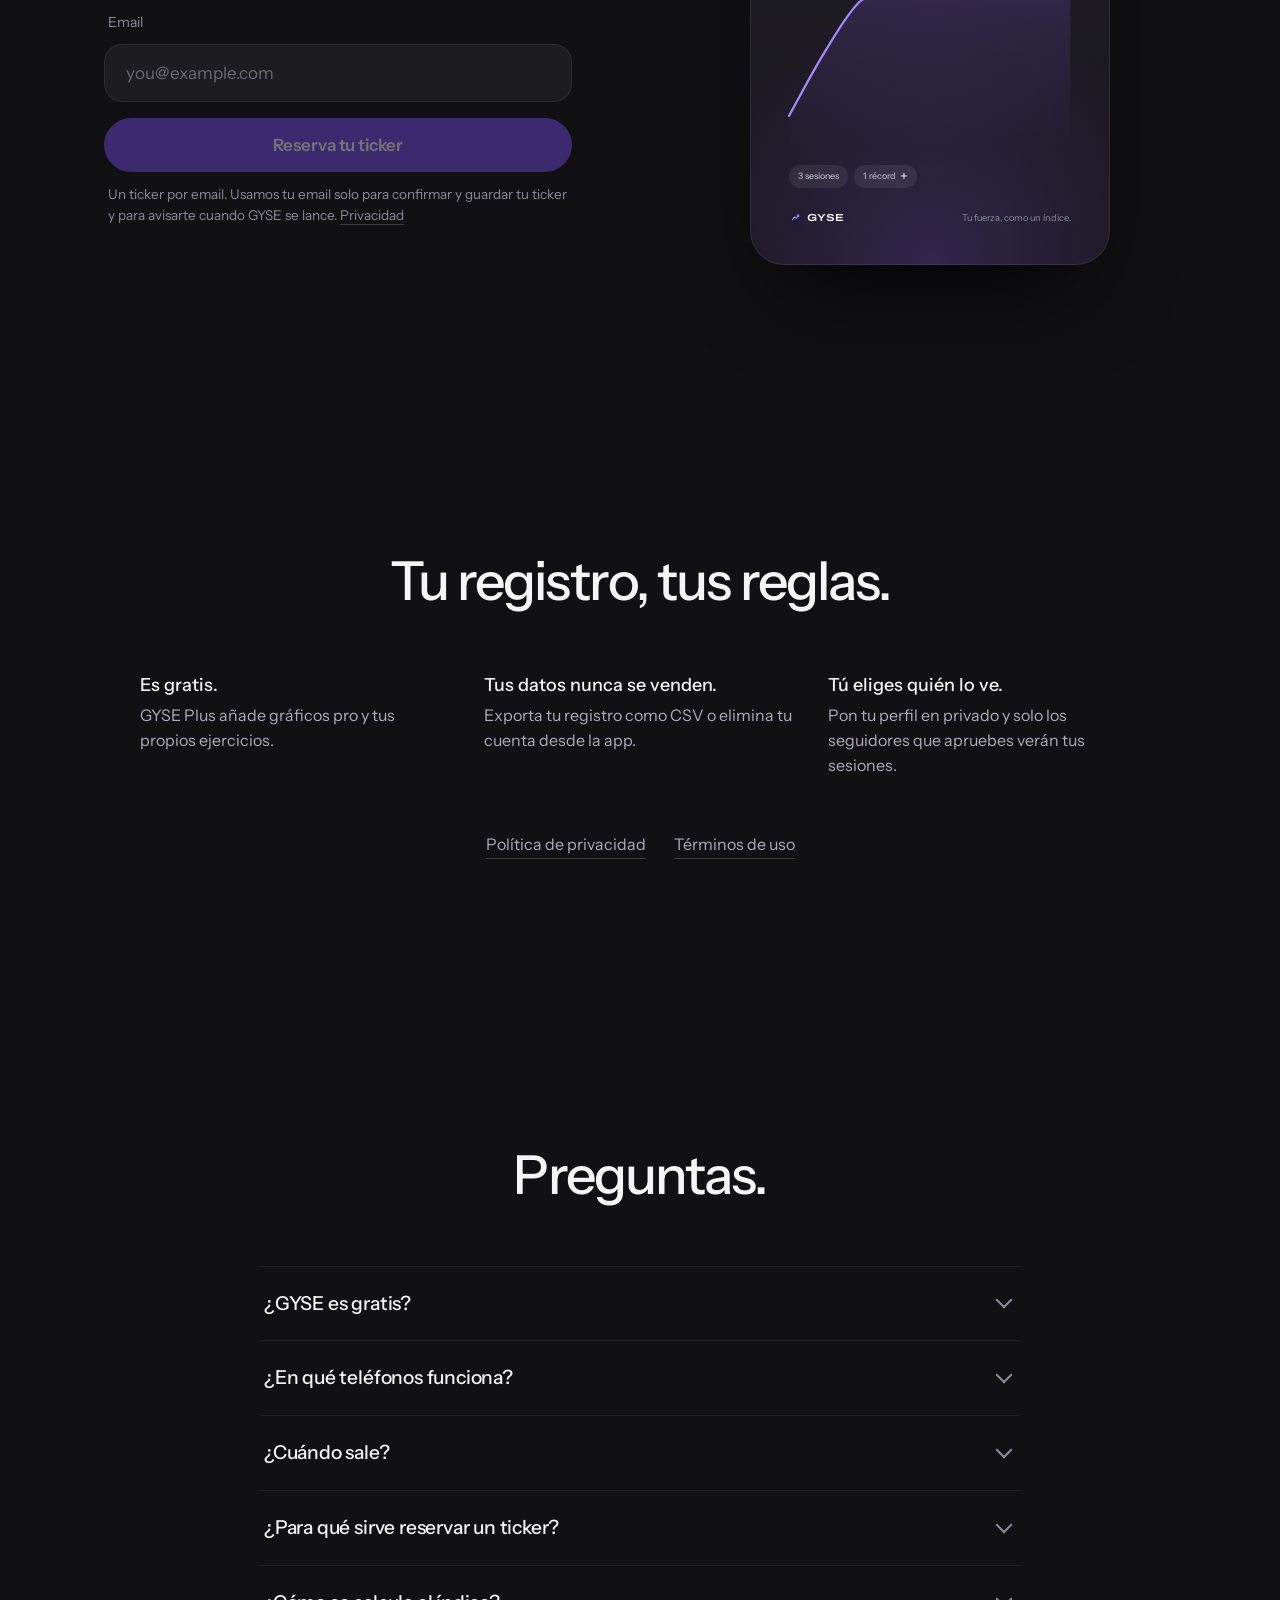
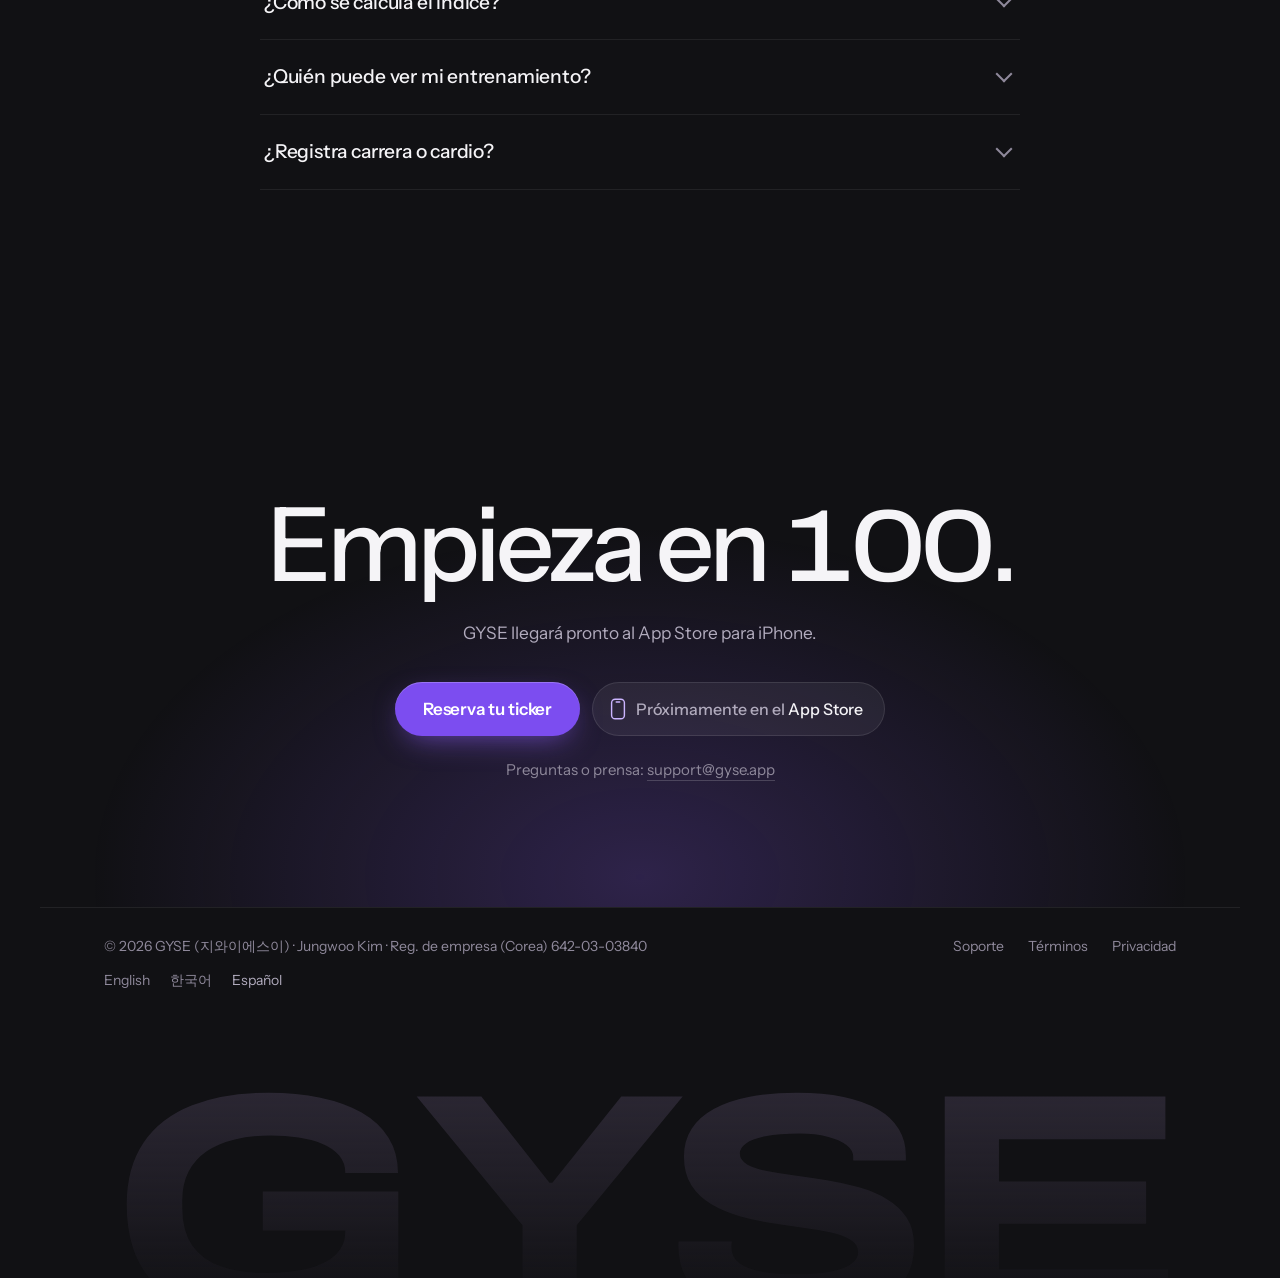
==== commit 32bbaf38: "Tell people to check spam for the confirmation email Co-Authored-By: Claude Fable 5.2 <noreply@anthr" ====
--- a/es/index.html
+++ b/es/index.html
@@ -534,7 +534,7 @@
         </form>
         <div class="rsv-done" data-f="done" tabindex="-1" hidden>
           <p class="rd-t"><b class="num" data-f="rdt">$YOU</b> <span data-f="rds">está reservado.</span></p>
-          <p class="rd-b" data-f="rdp" hidden>Enviamos un enlace a <b data-f="rdpe">tu email</b>. Ábrelo en 48 horas para confirmar, o el ticker quedará libre.</p>
+          <p class="rd-b" data-f="rdp" hidden>Enviamos un enlace a <b data-f="rdpe">tu email</b>. Ábrelo en 48 horas para confirmar, o el ticker quedará libre. ¿No lo ves? Revisa tu carpeta de spam.</p>
           <p class="rd-b">Para reclamarlo, regístrate en GYSE con <b data-f="rde">tu email</b> en los 30 días siguientes al lanzamiento. Con Iniciar sesión con Apple, elige Compartir mi correo para que la dirección coincida.</p>
         </div>
       </div>
@@ -747,7 +747,7 @@
           </form>
           <div class="rsv-done" data-f="done" tabindex="-1" hidden>
             <p class="rd-t"><b class="num" data-f="rdt">$YOU</b> <span data-f="rds">está reservado.</span></p>
-            <p class="rd-b" data-f="rdp" hidden>Enviamos un enlace a <b data-f="rdpe">tu email</b>. Ábrelo en 48 horas para confirmar, o el ticker quedará libre.</p>
+            <p class="rd-b" data-f="rdp" hidden>Enviamos un enlace a <b data-f="rdpe">tu email</b>. Ábrelo en 48 horas para confirmar, o el ticker quedará libre. ¿No lo ves? Revisa tu carpeta de spam.</p>
             <p class="rd-b">Para reclamarlo, regístrate en GYSE con <b data-f="rde">tu email</b> en los 30 días siguientes al lanzamiento. Con Iniciar sesión con Apple, elige Compartir mi correo para que la dirección coincida.</p>
           </div>
         </div>
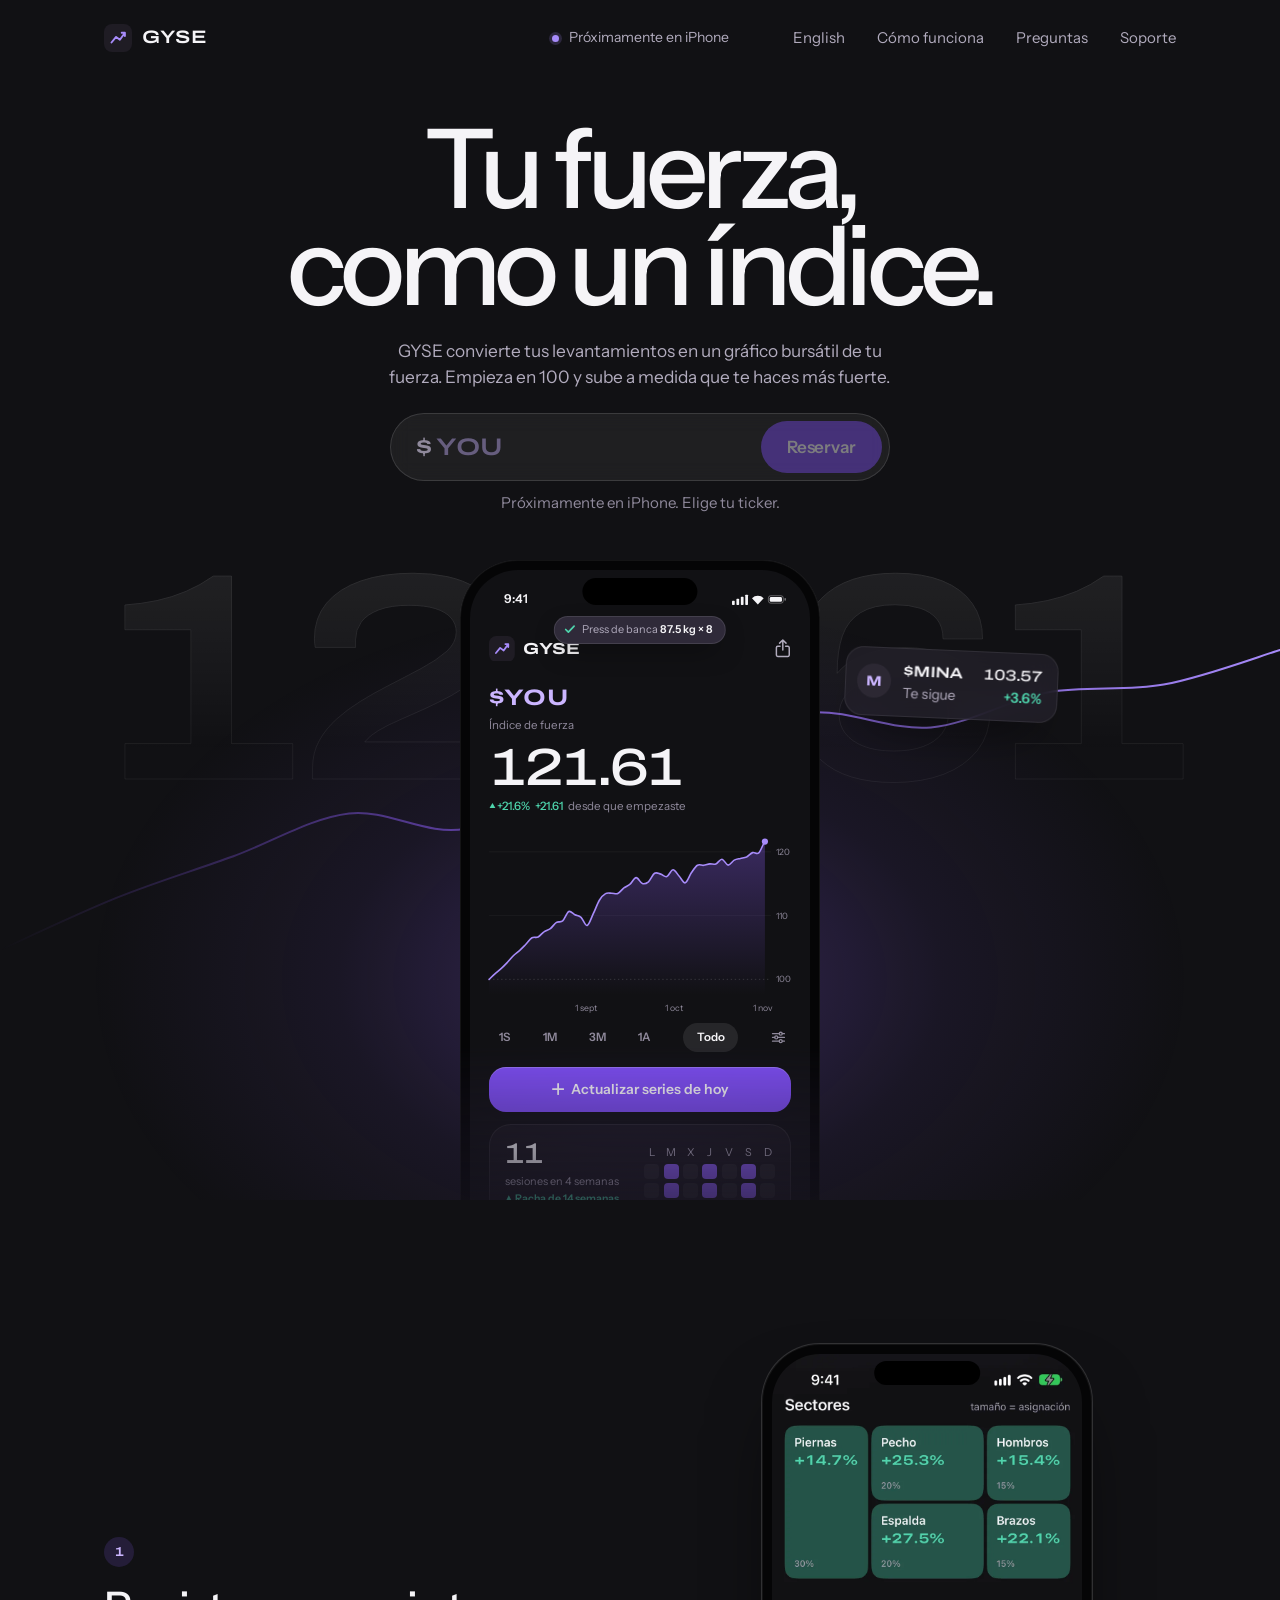
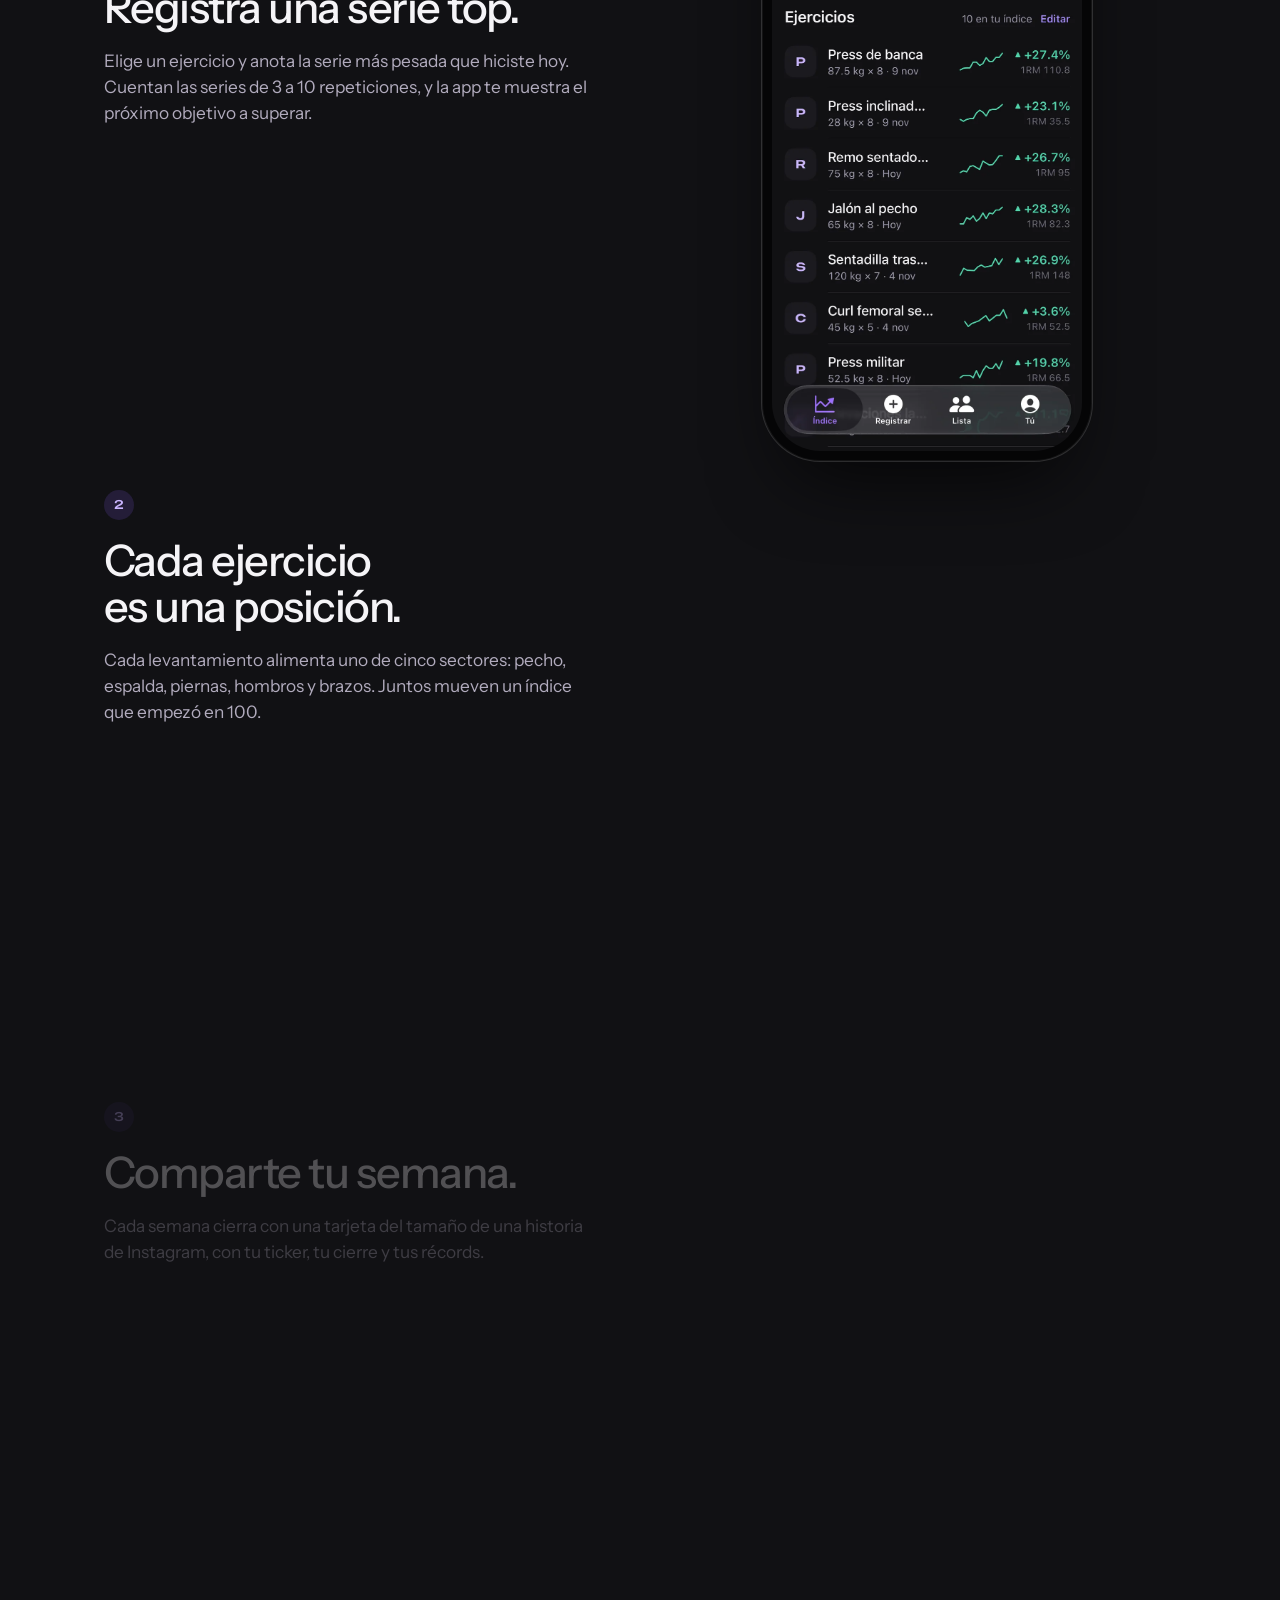
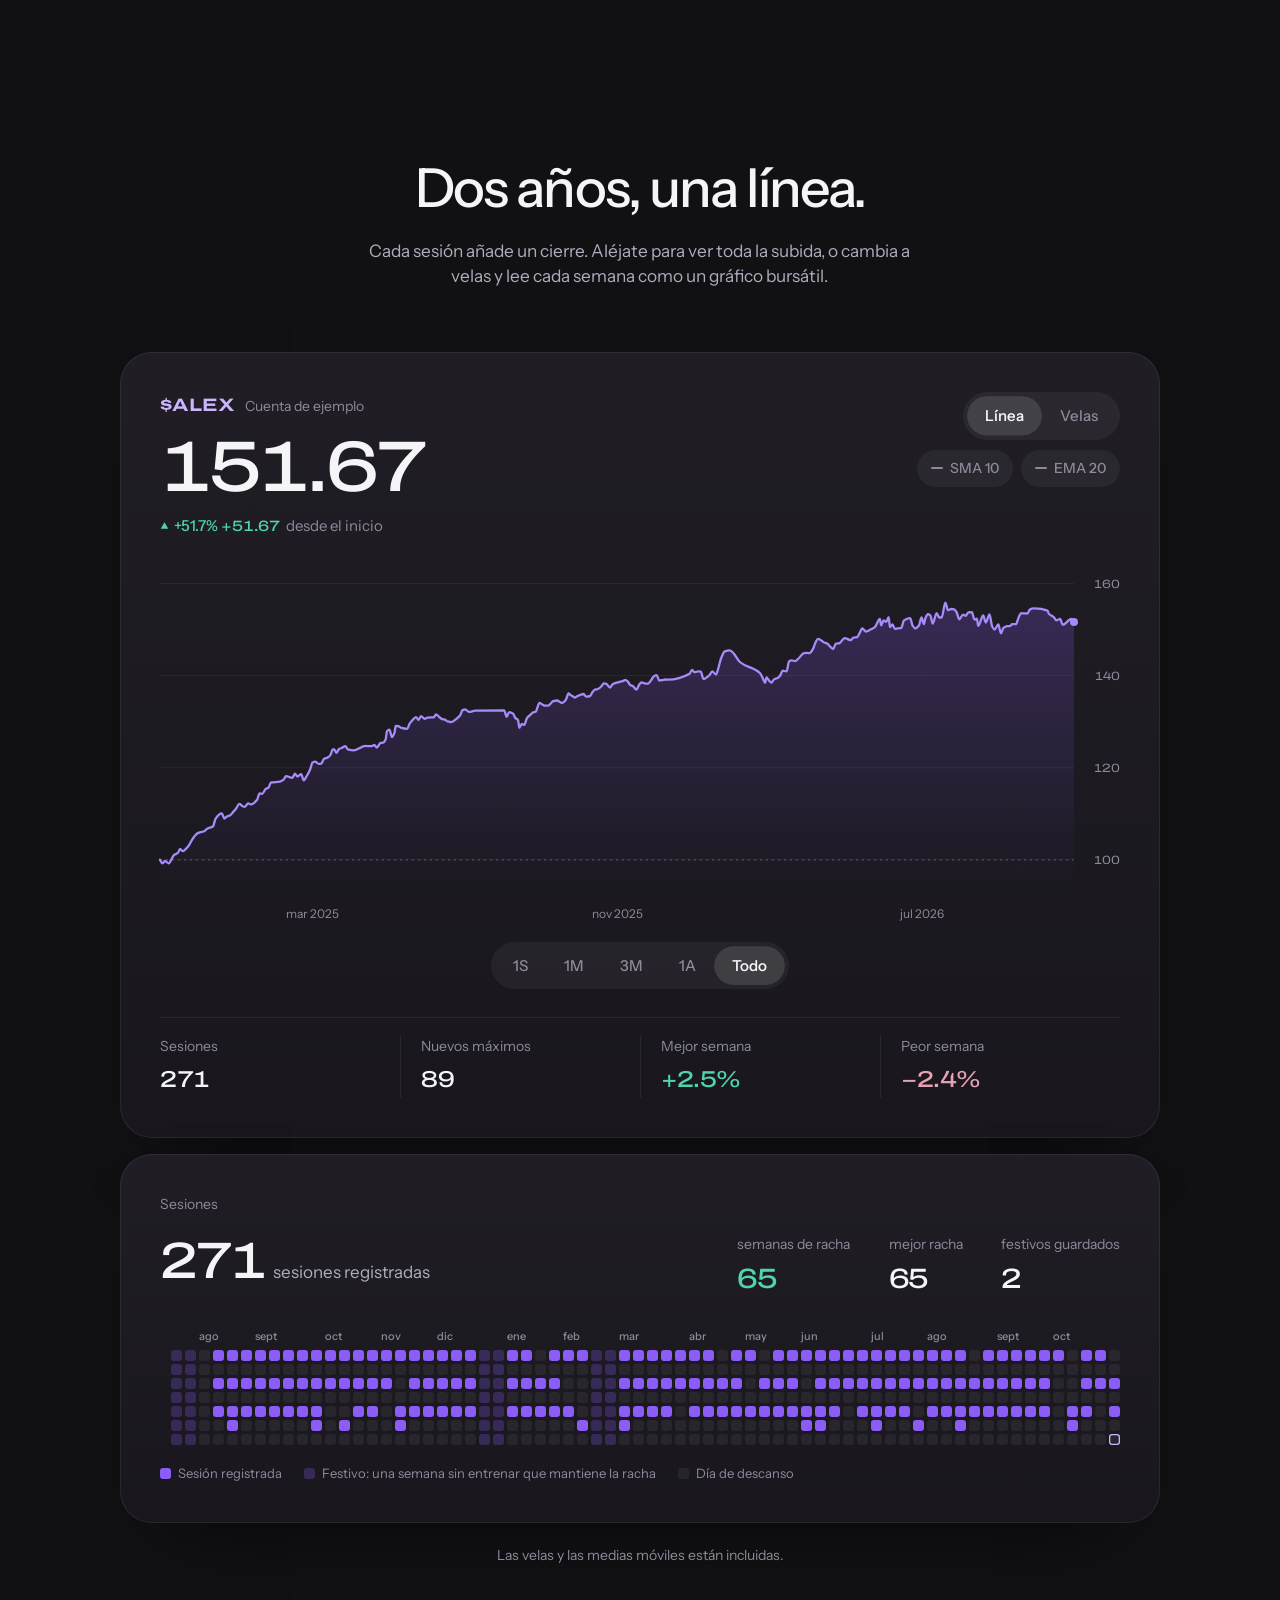
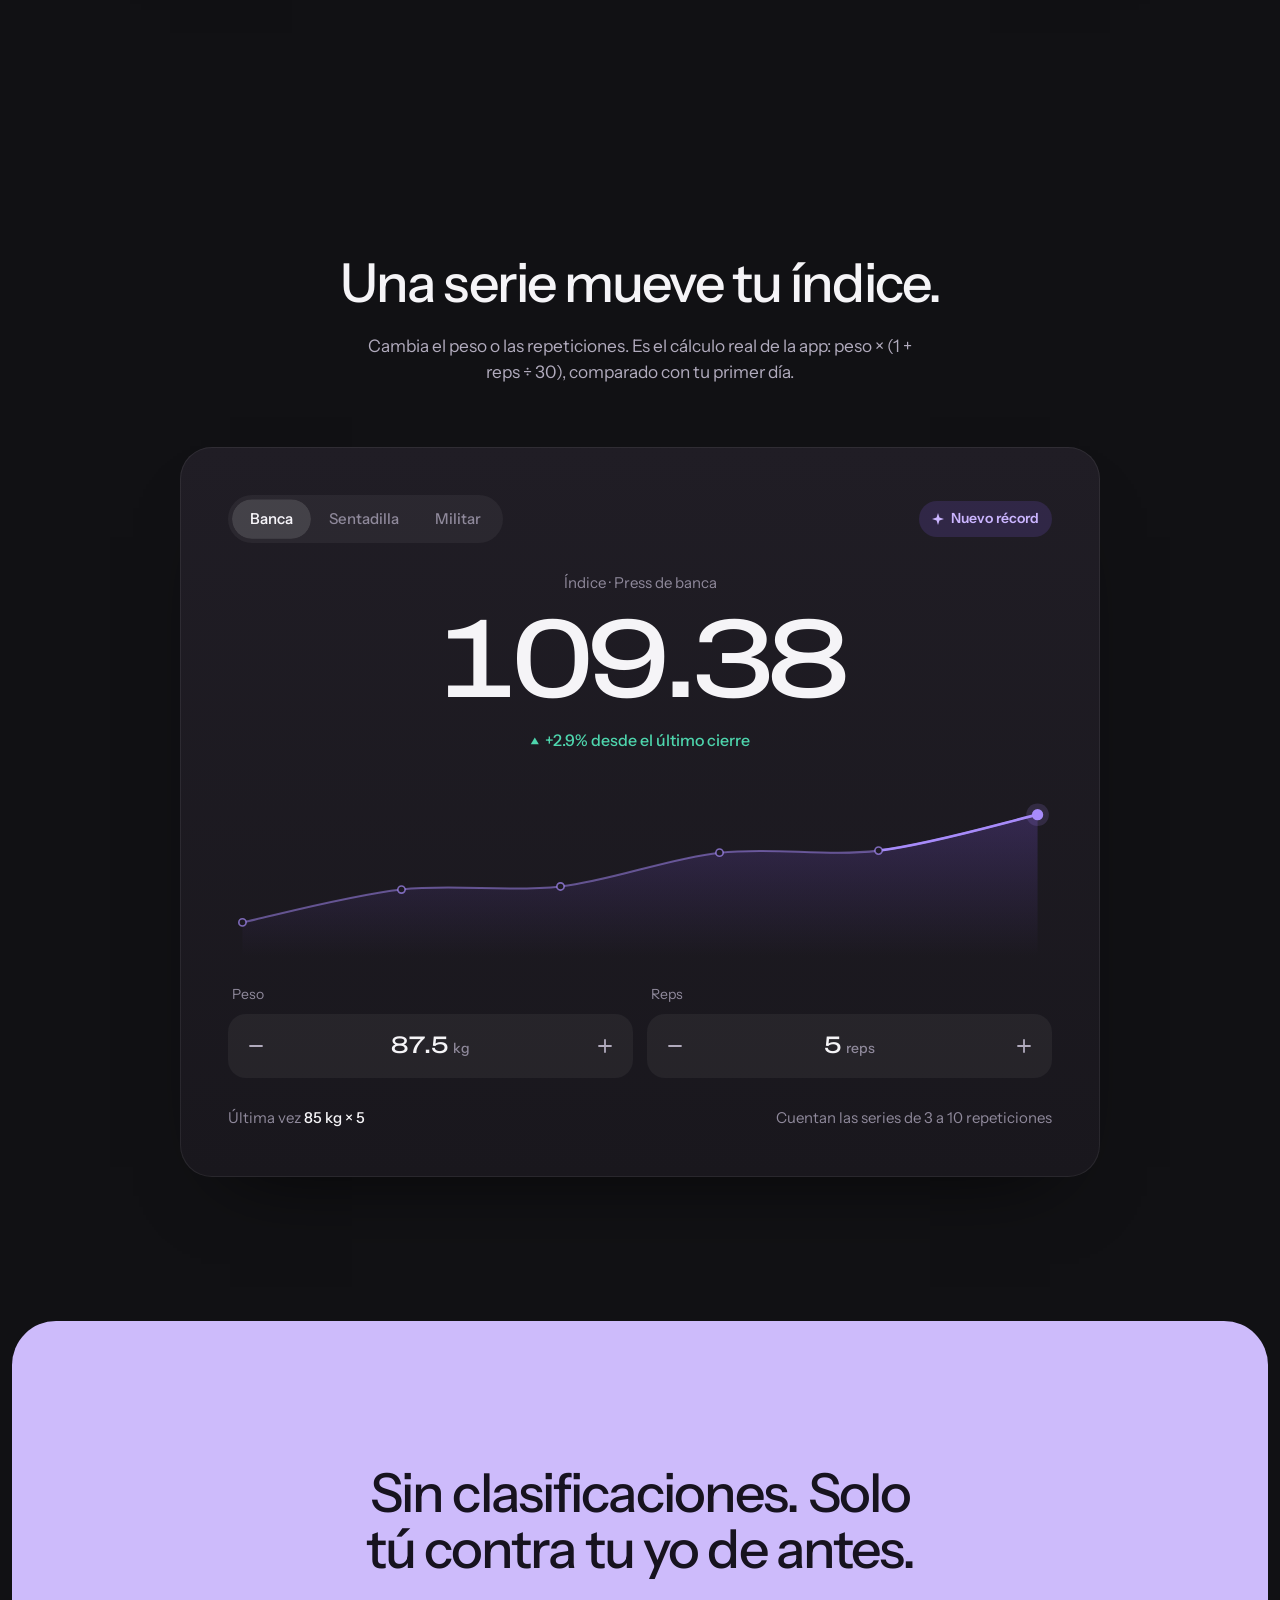
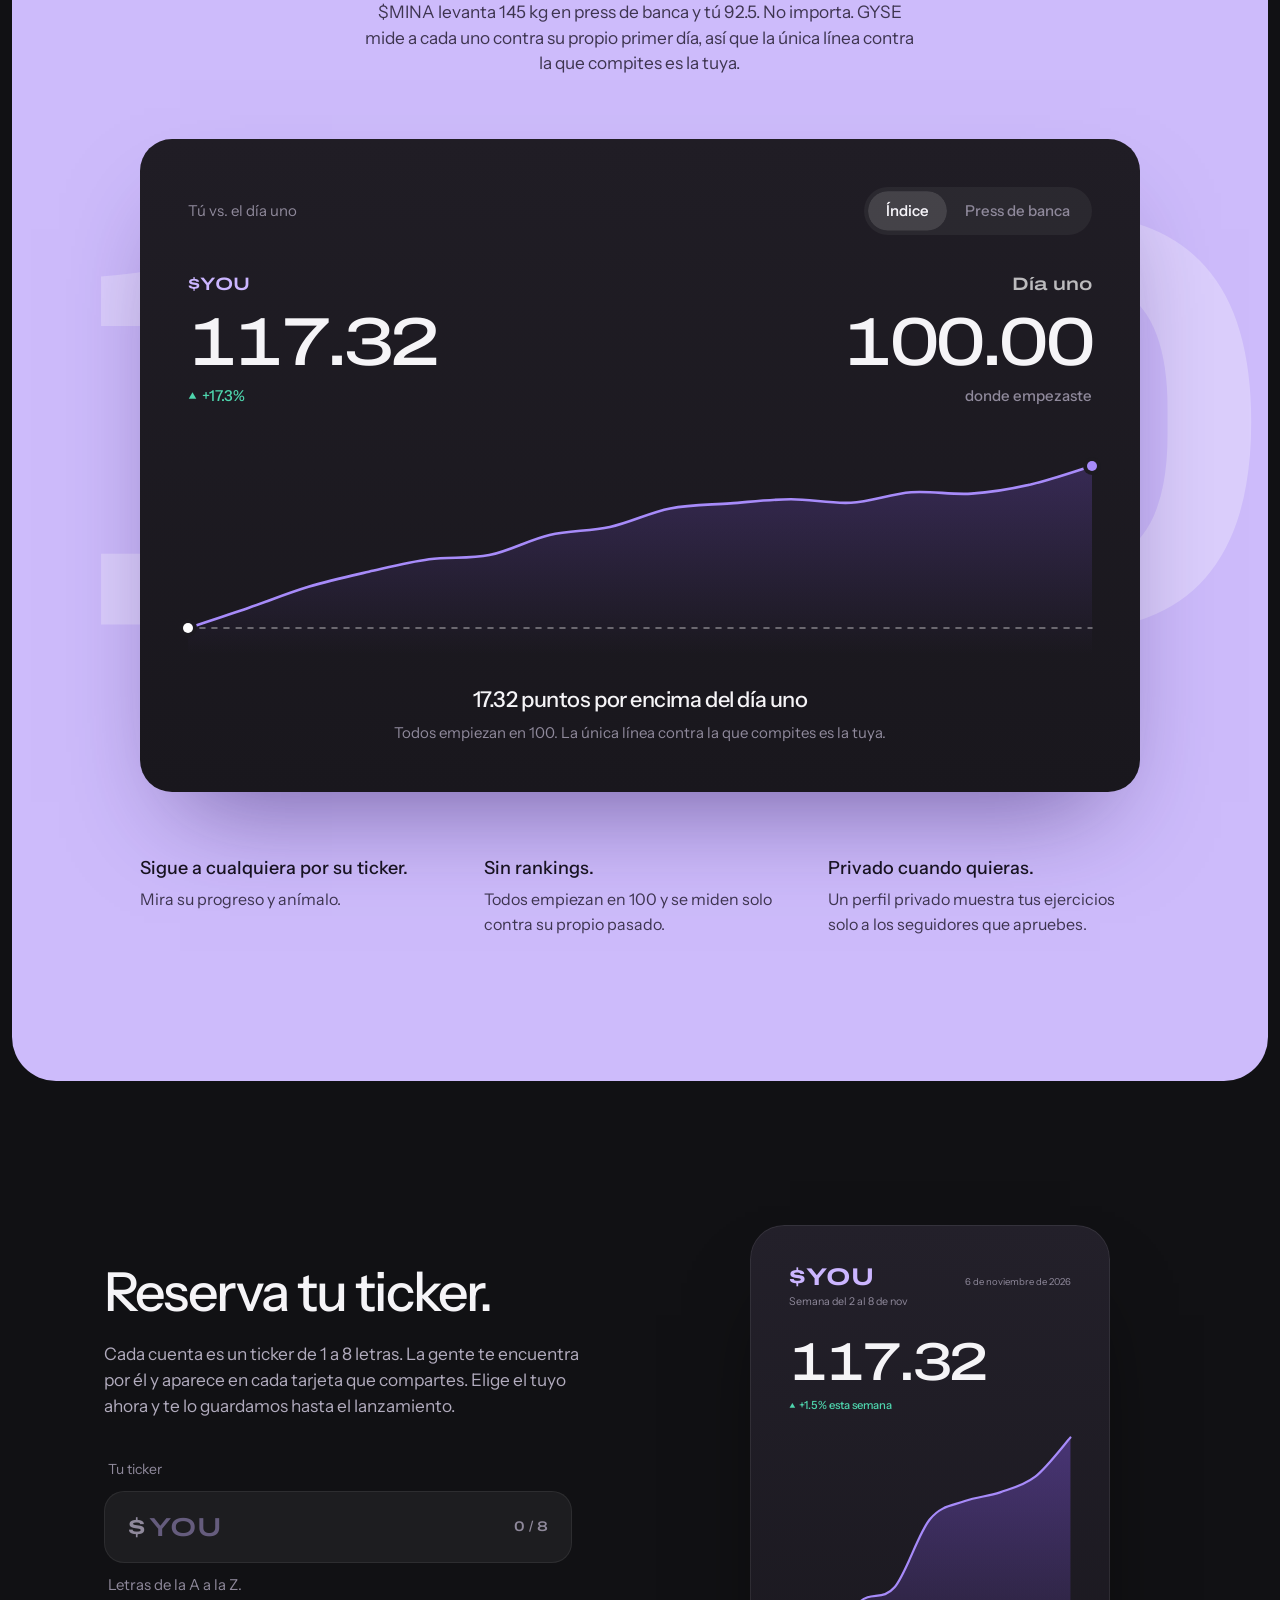
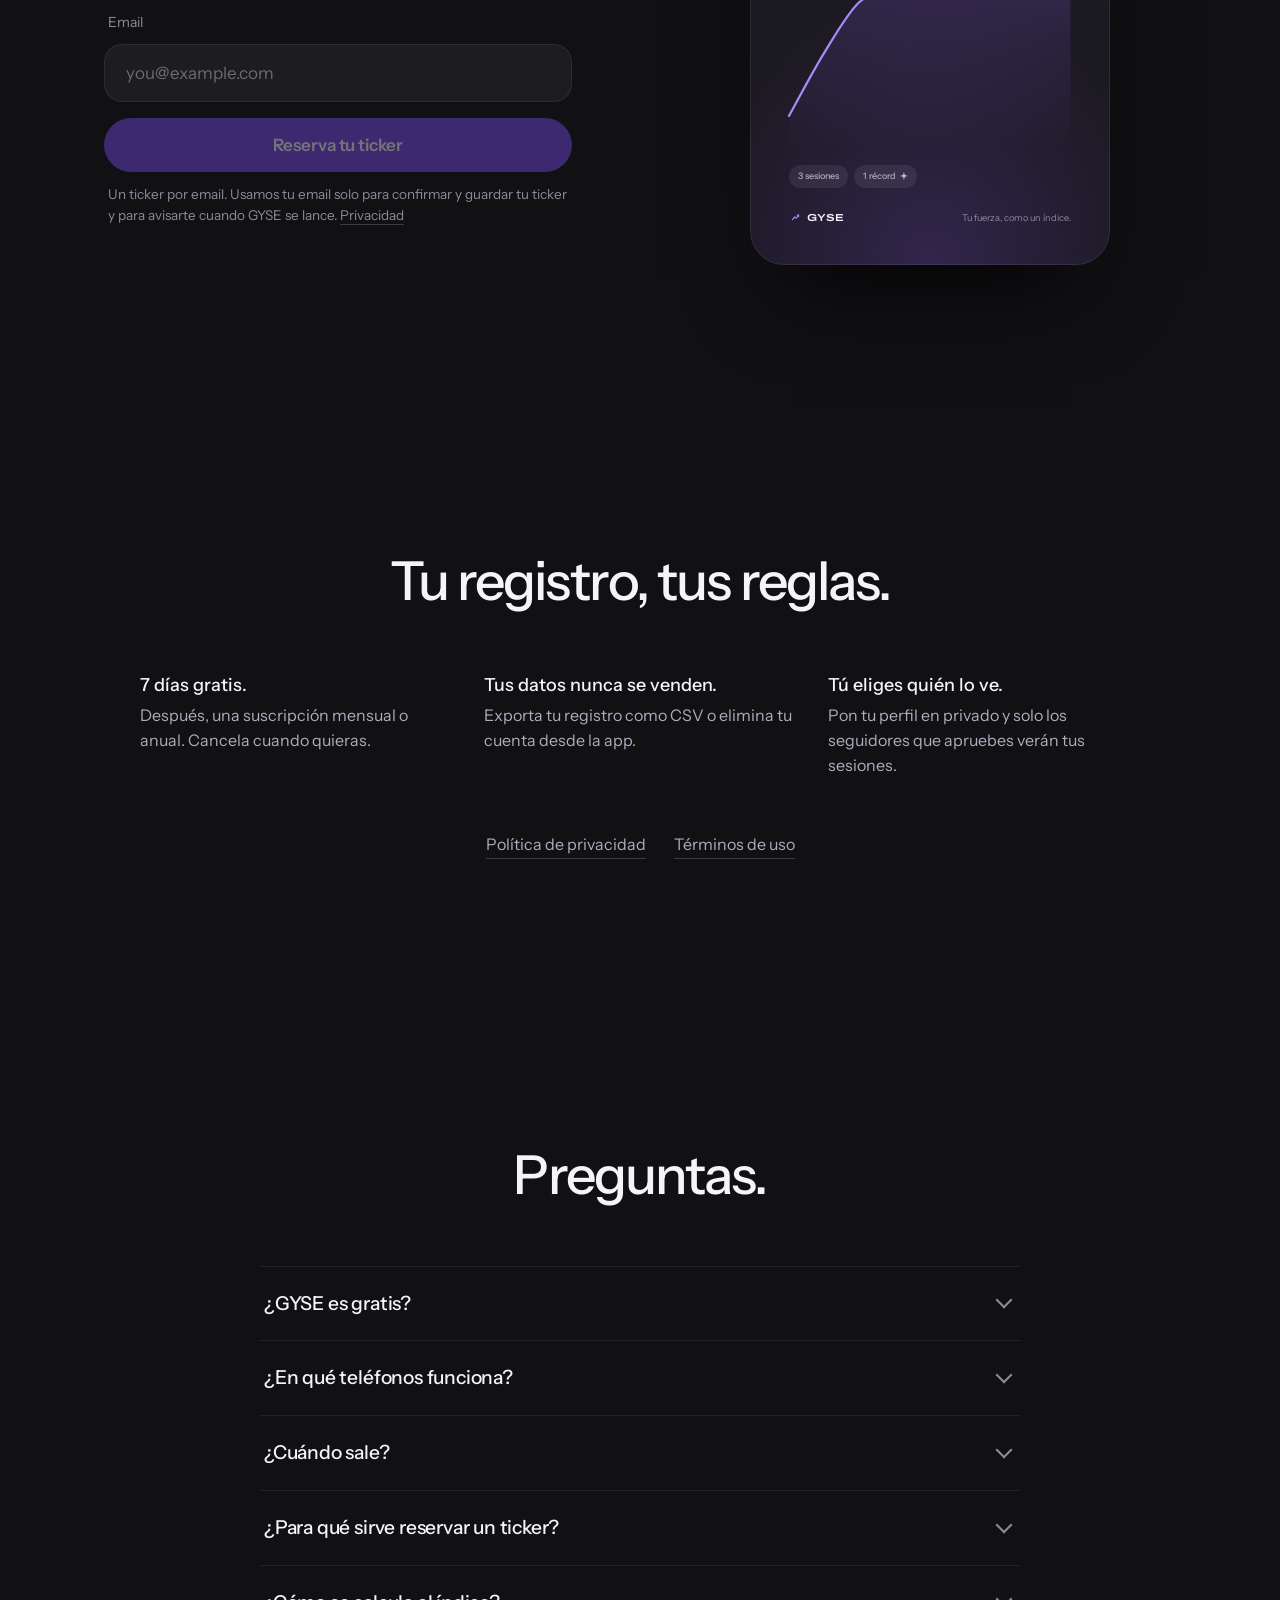
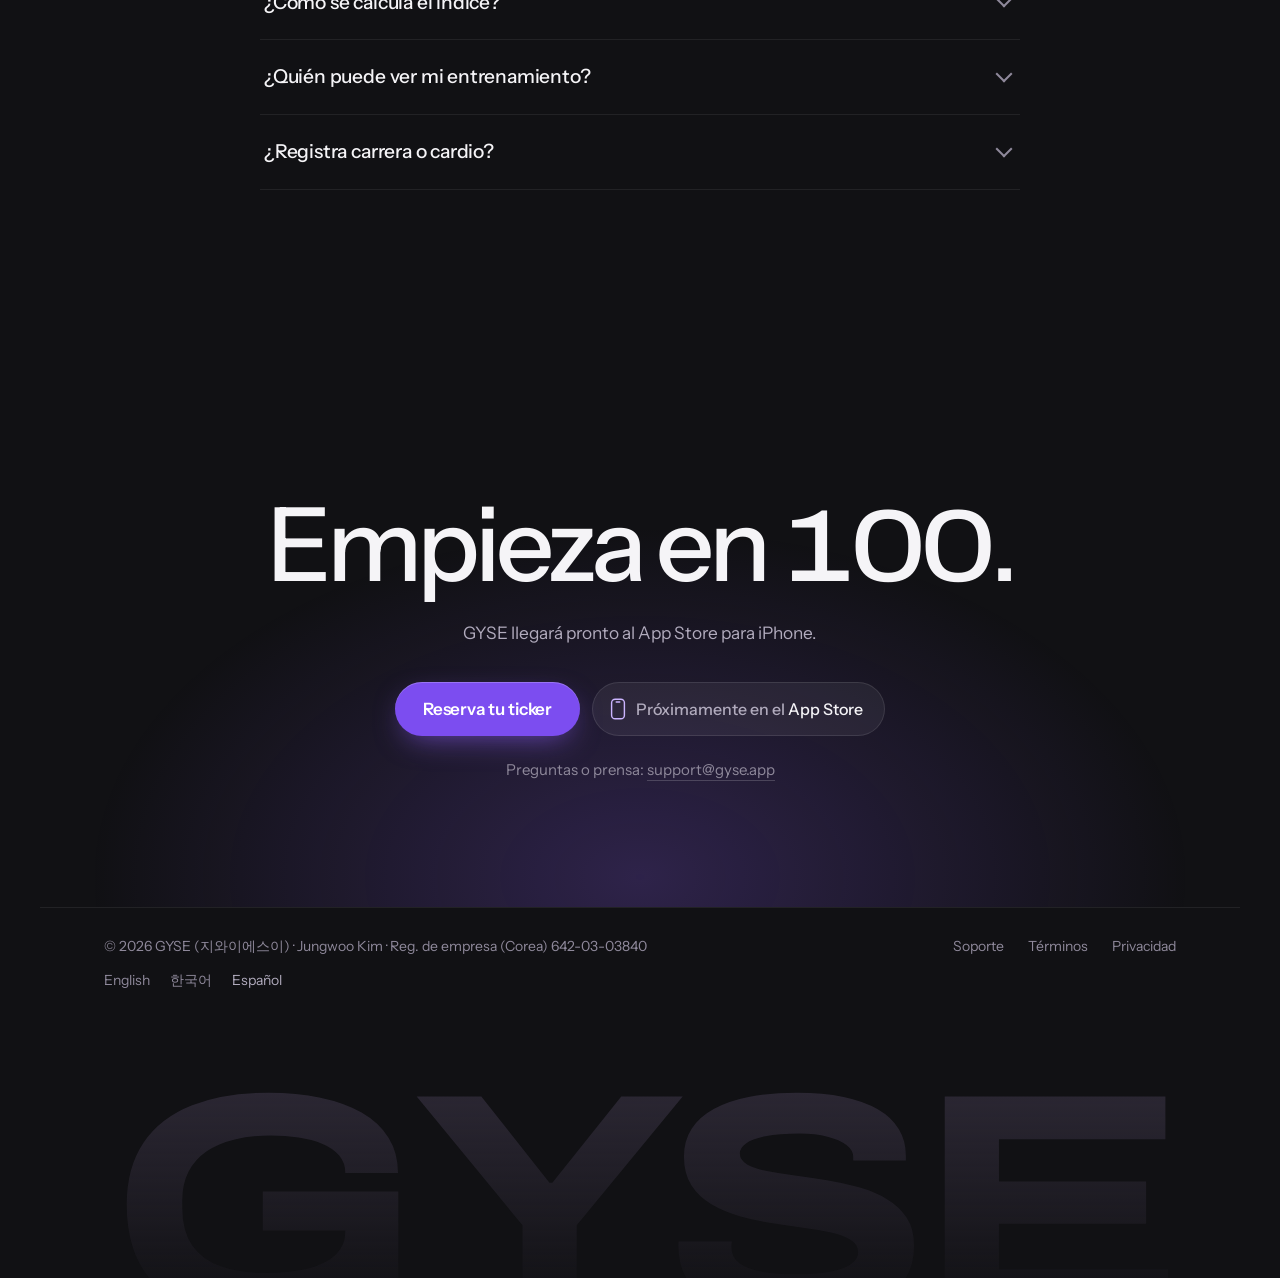
==== commit 0ec2328b: "Home page: 7-day trial then subscription, instead of 'Free to use' Co-Authored-By: Claude Fable 5.2 " ====
--- a/es/index.html
+++ b/es/index.html
@@ -619,12 +619,12 @@
           </div>
           <div class="pro-tools">
             <div class="row">
-              <div class="seg" id="pstyle" role="group" aria-label="Estilo de gráfico"><button type="button" data-v="line" aria-pressed="true">Línea</button><button type="button" data-v="candles" aria-pressed="false">Velas<span class="plus">PLUS</span></button></div>
+              <div class="seg" id="pstyle" role="group" aria-label="Estilo de gráfico"><button type="button" data-v="line" aria-pressed="true">Línea</button><button type="button" data-v="candles" aria-pressed="false">Velas</button></div>
             </div>
             <div class="row">
               <div class="seg" id="pperiod" role="group" aria-label="Periodo de las velas" hidden><button type="button" data-v="day" aria-pressed="true">Diario</button><button type="button" data-v="week" aria-pressed="false">Semanal</button><button type="button" data-v="month" aria-pressed="false">Mensual</button></div>
-              <button type="button" class="chip" data-o="sma" aria-pressed="false"><i aria-hidden="true"></i>SMA 10<span class="plus">PLUS</span></button>
-              <button type="button" class="chip" data-o="ema" aria-pressed="false"><i aria-hidden="true"></i>EMA 20<span class="plus">PLUS</span></button>
+              <button type="button" class="chip" data-o="sma" aria-pressed="false"><i aria-hidden="true"></i>SMA 10</button>
+              <button type="button" class="chip" data-o="ema" aria-pressed="false"><i aria-hidden="true"></i>EMA 20</button>
             </div>
           </div>
         </div>
@@ -654,7 +654,7 @@
         <div class="sess-grid" id="sgrid" role="img"></div>
         <div class="sess-key"><span><i style="background:#8B5CF6"></i>Sesión registrada</span><span><i style="background:rgba(139,92,246,.26)"></i>Festivo: una semana sin entrenar que mantiene la racha</span><span><i style="background:rgba(255,255,255,.06)"></i>Día de descanso</span></div>
       </div>
-      <p class="pro-note">Las velas y las medias móviles forman parte de GYSE Plus.</p>
+      <p class="pro-note">Las velas y las medias móviles están incluidas.</p>
     </div>
   </section>
 
@@ -768,7 +768,7 @@
     <div class="wrap">
       <div class="sec-head"><h2 id="pl-h">Tu registro, tus reglas.</h2></div>
       <div class="trio plain">
-        <p><b>Es gratis.</b>GYSE Plus añade gráficos pro y tus propios ejercicios.</p>
+        <p><b>7 días gratis.</b>Después, una suscripción mensual o anual. Cancela cuando quieras.</p>
         <p><b>Tus datos nunca se venden.</b>Exporta tu registro como CSV o elimina tu cuenta desde la app.</p>
         <p><b>Tú eliges quién lo ve.</b>Pon tu perfil en privado y solo los seguidores que apruebes verán tus sesiones.</p>
       </div>
@@ -780,7 +780,7 @@
     <div class="wrap">
       <div class="sec-head"><h2 id="faq-h">Preguntas.</h2></div>
       <div class="faq">
-        <details><summary>¿GYSE es gratis?</summary><p>Sí. Registrar, el índice, seguir a gente y compartir son gratis. GYSE Plus es opcional: añade gráficos de velas, medias móviles, tus propios ejercicios y un tercer festivo.</p></details>
+        <details><summary>¿GYSE es gratis?</summary><p>GYSE empieza con una prueba gratis de 7 días. Después es una suscripción, mensual o anual, o una compra única de por vida. El precio se muestra en la app antes de pagar y puedes cancelar cuando quieras.</p></details>
         <details><summary>¿En qué teléfonos funciona?</summary><p>En iPhone, con iOS 18 o posterior. No hay app para Android, iPad ni Apple Watch.</p></details>
         <details data-prelaunch><summary>¿Cuándo sale?</summary><p>Pronto. Aún no hay fecha. Reserva un ticker y te escribiremos una sola vez, cuando salga.</p></details>
         <details data-prelaunch><summary>¿Para qué sirve reservar un ticker?</summary><p>Guarda ese ticker para tu dirección de email. Te enviamos un email con un enlace; ábrelo en 48 horas para confirmar. Tras el lanzamiento, regístrate en la app con el mismo email en un plazo de 30 días y el ticker es tuyo. Un ticker por email.</p></details>
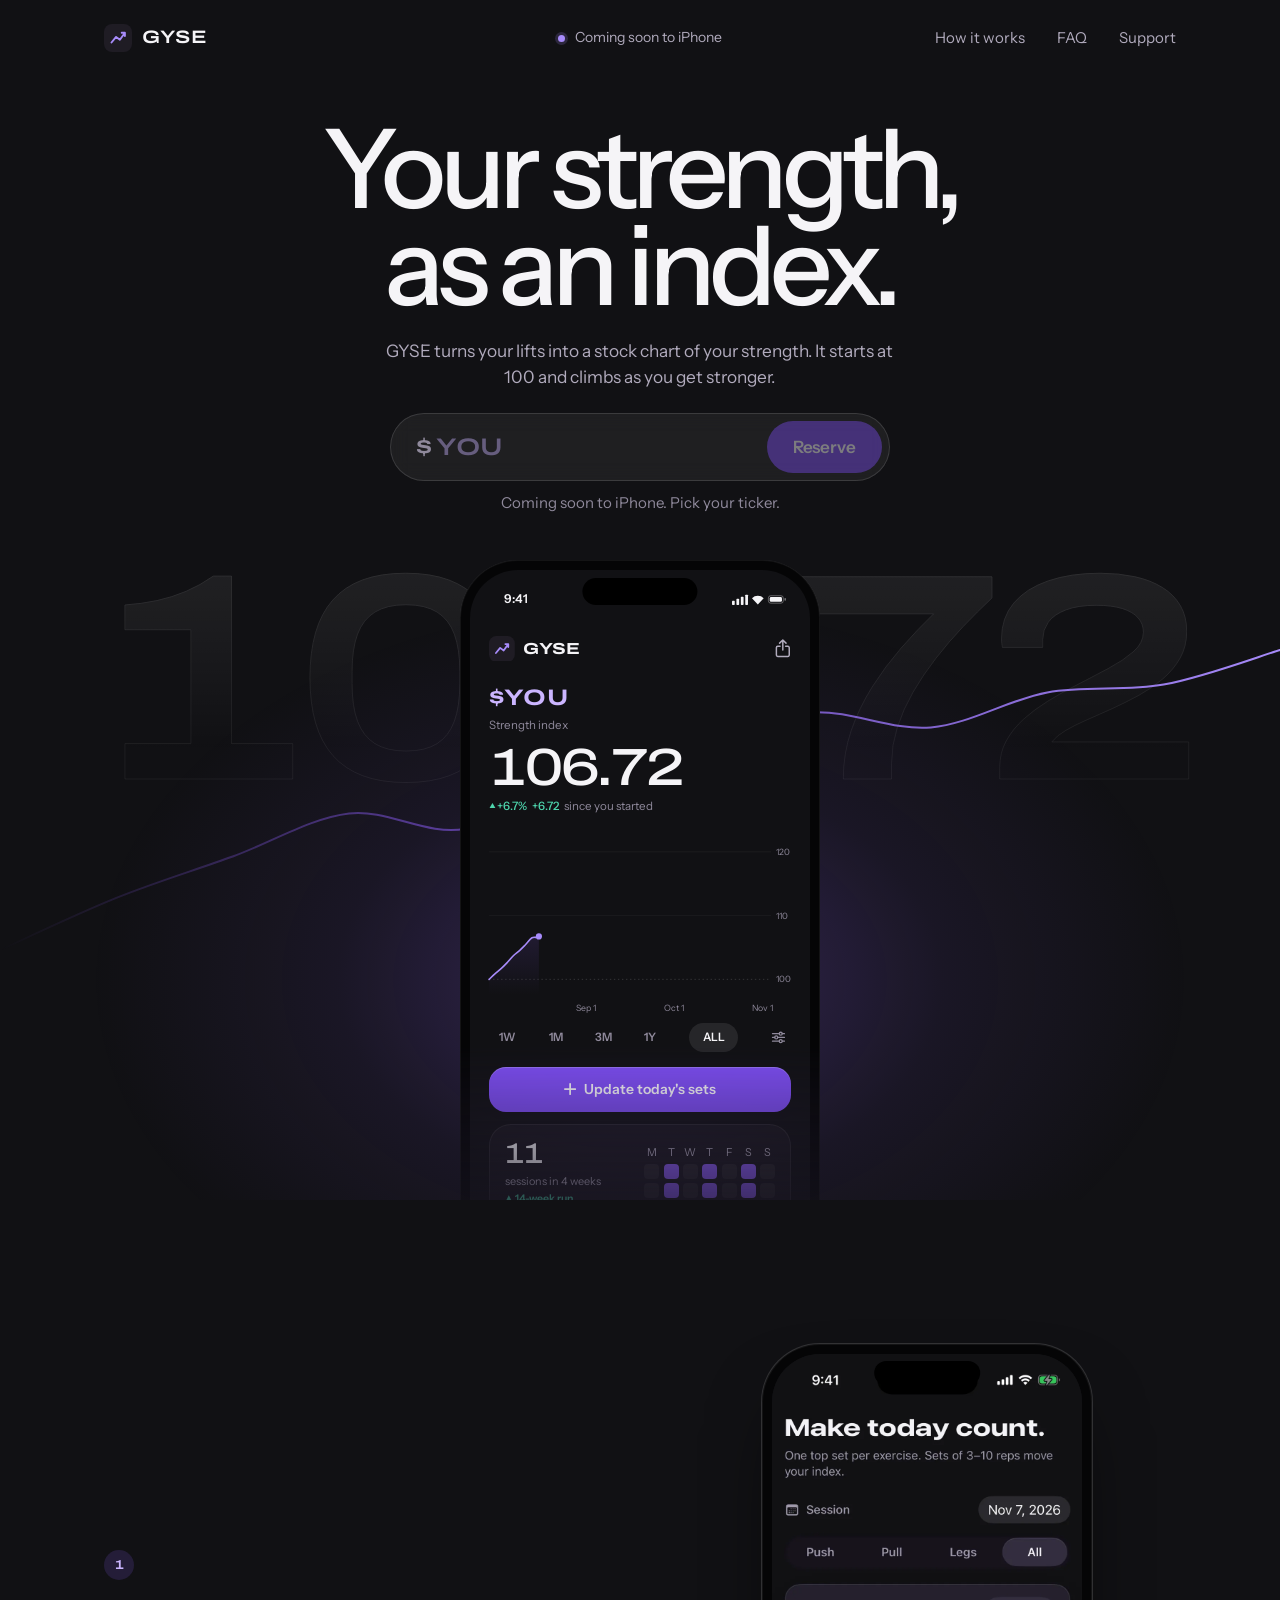
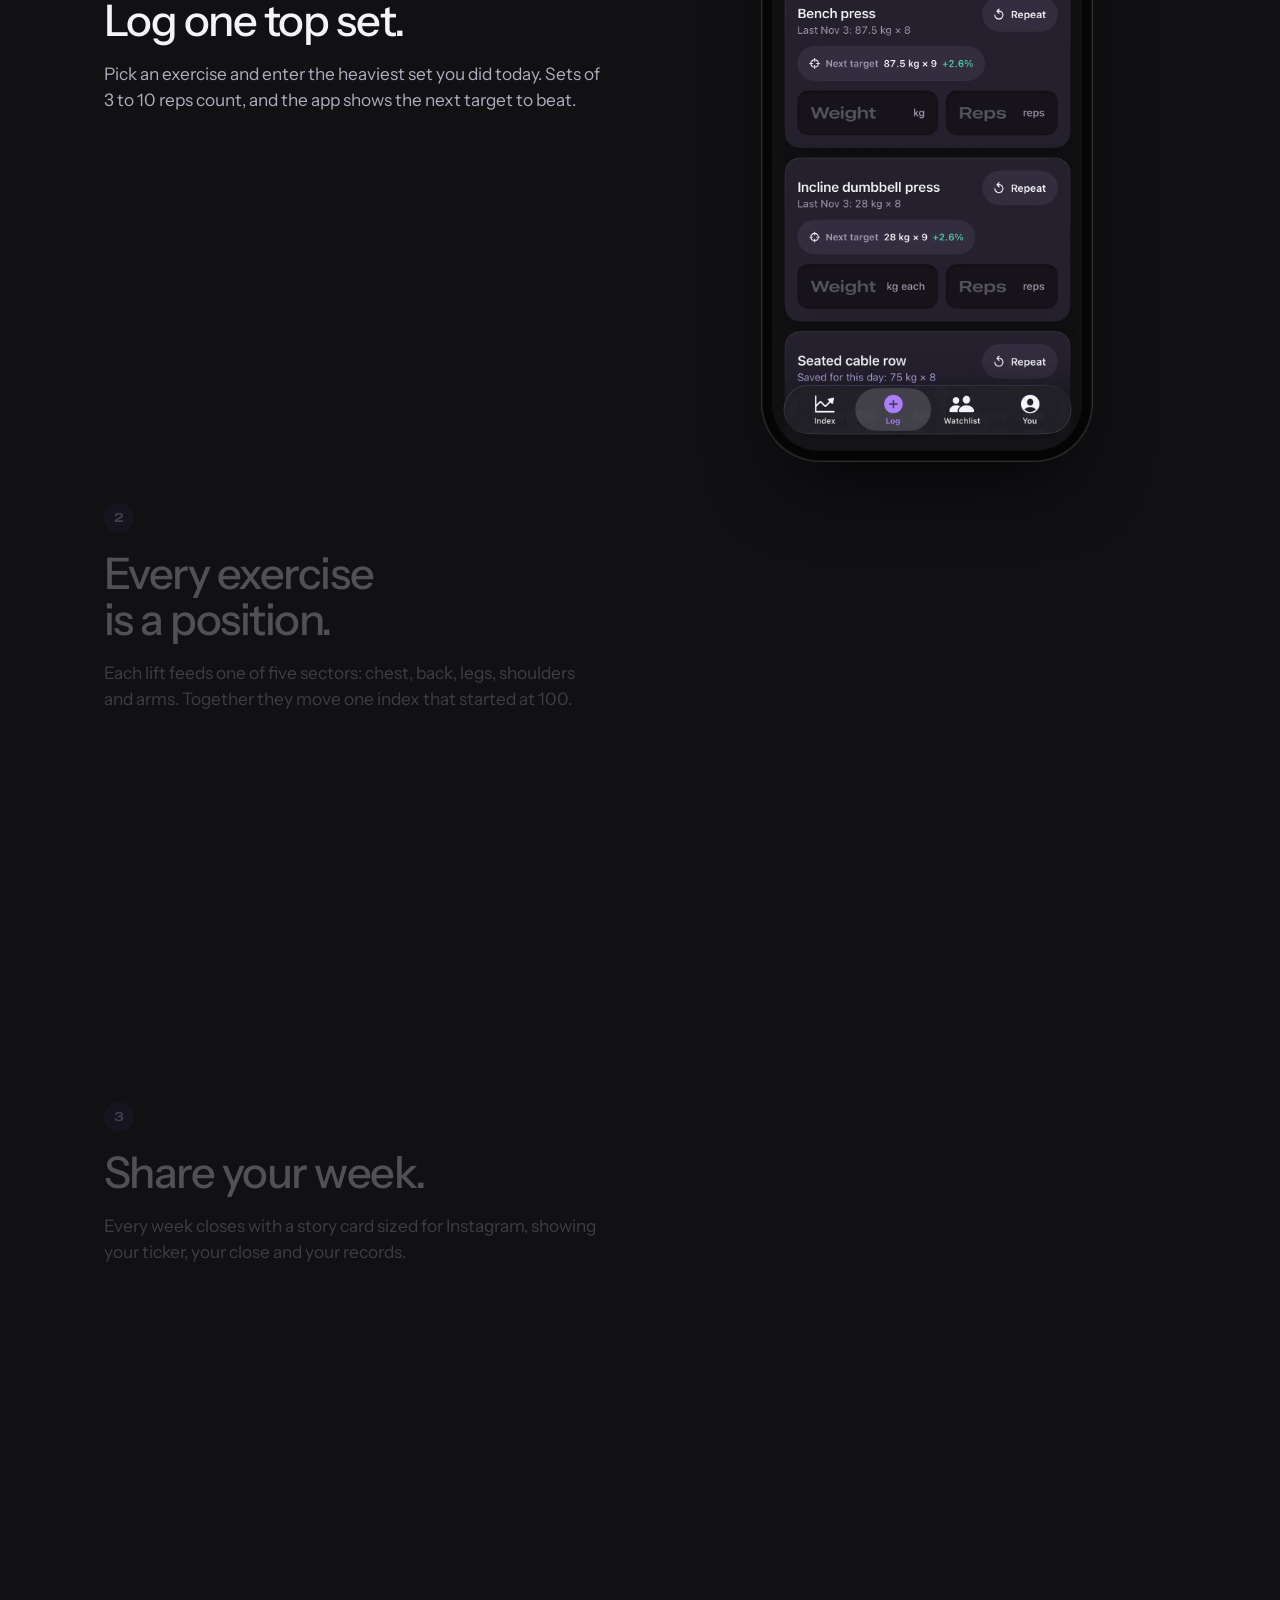
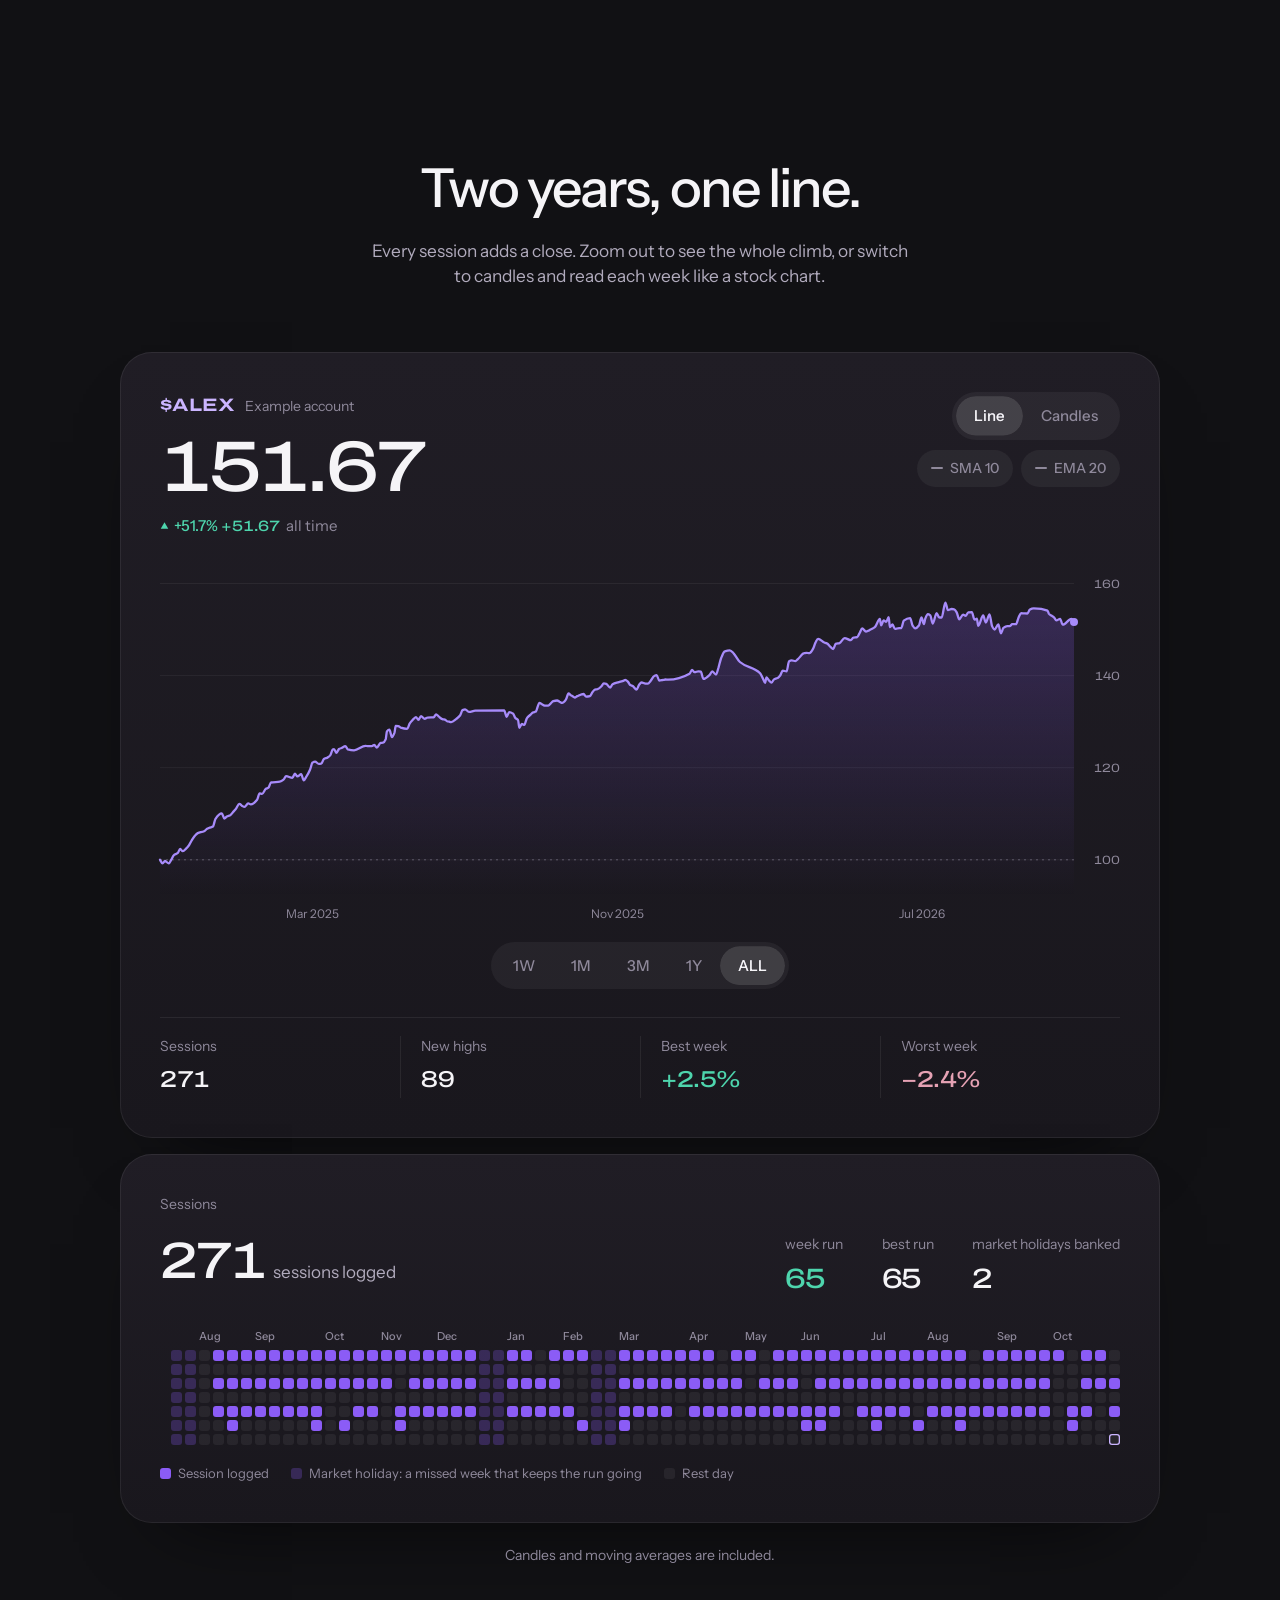
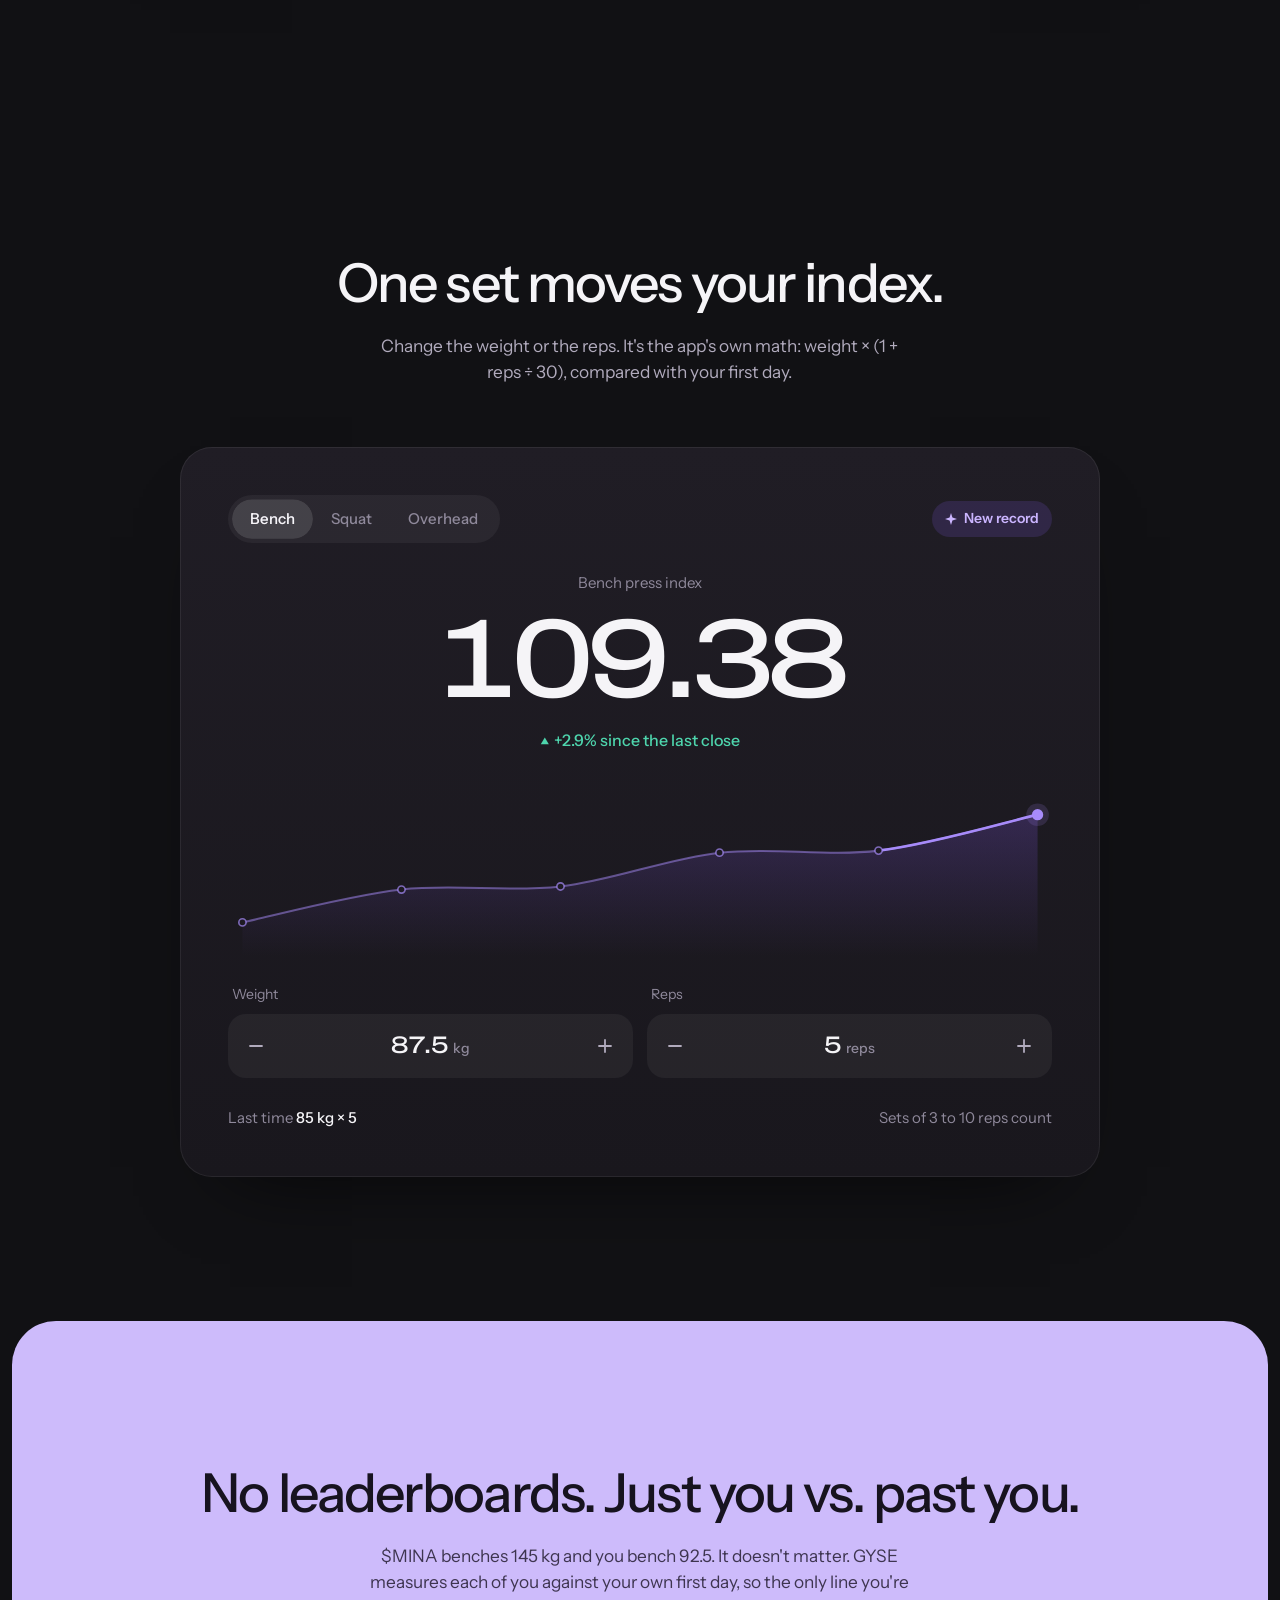
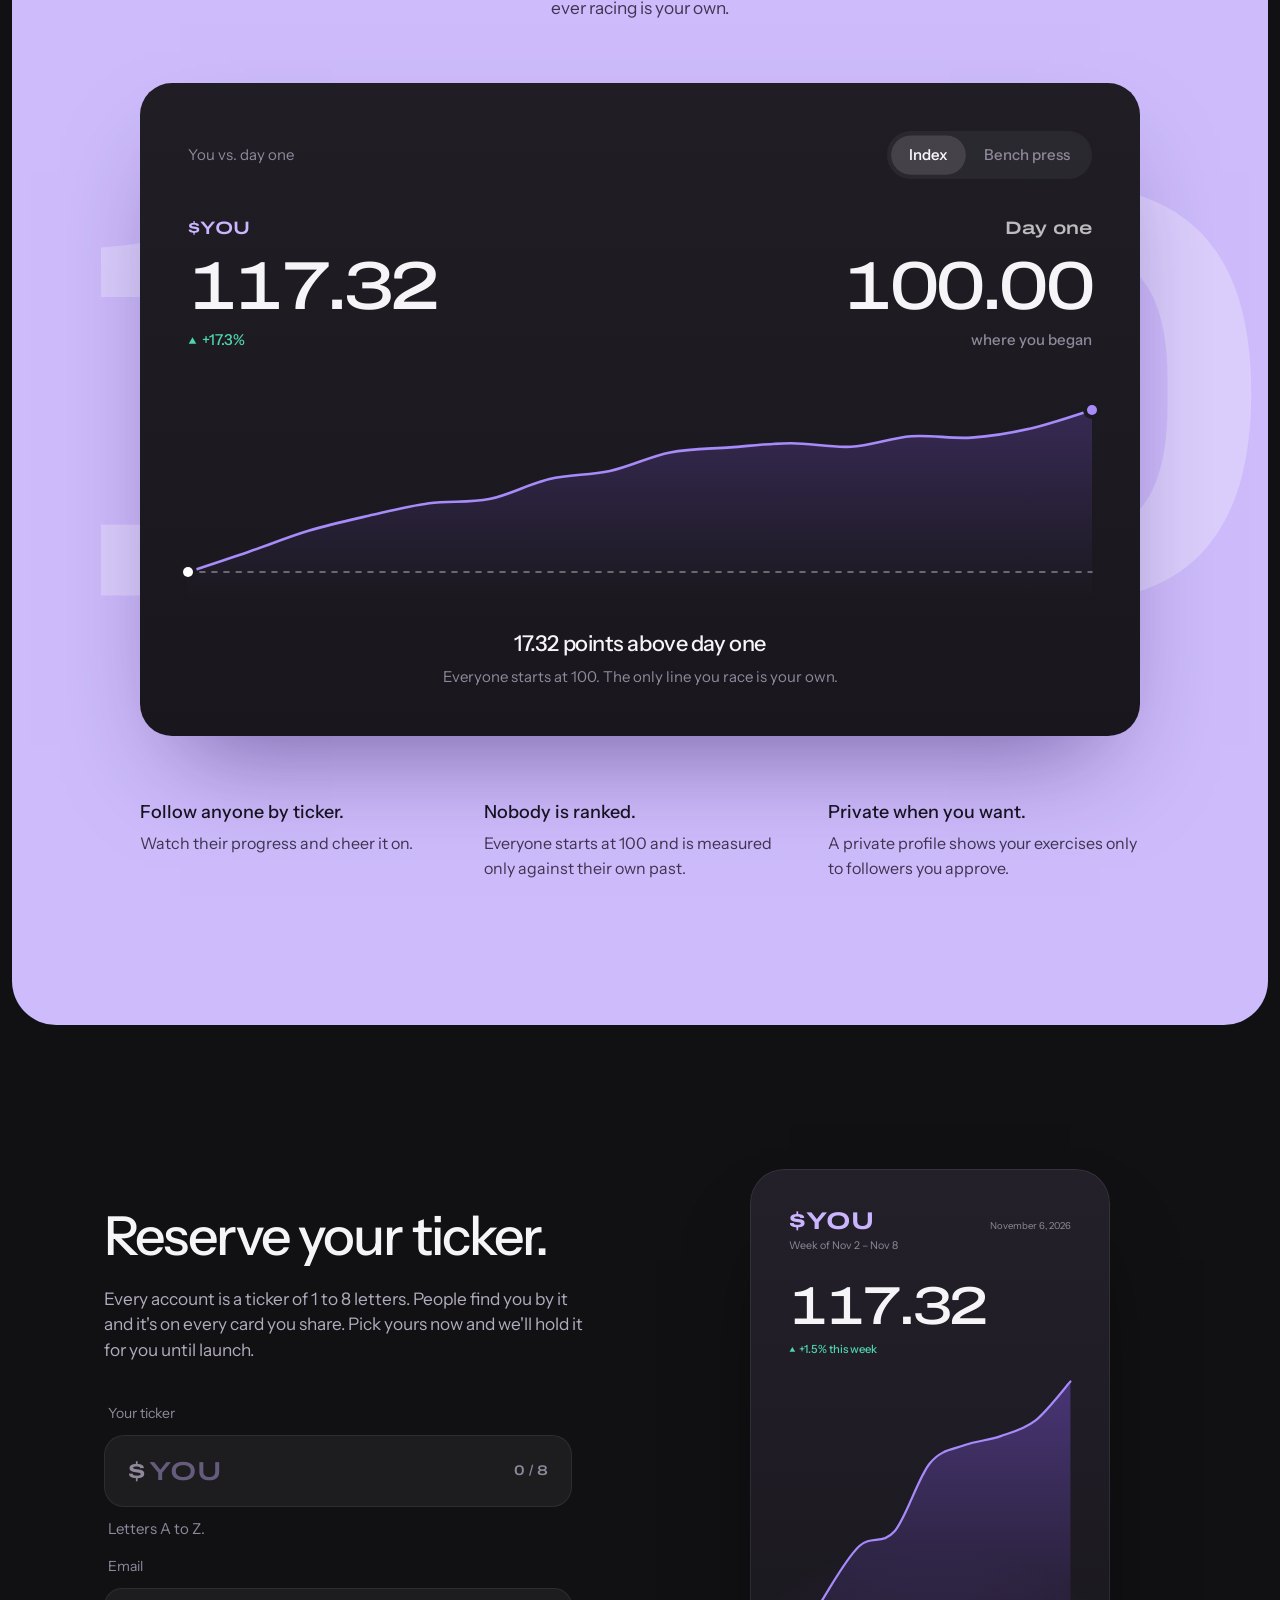
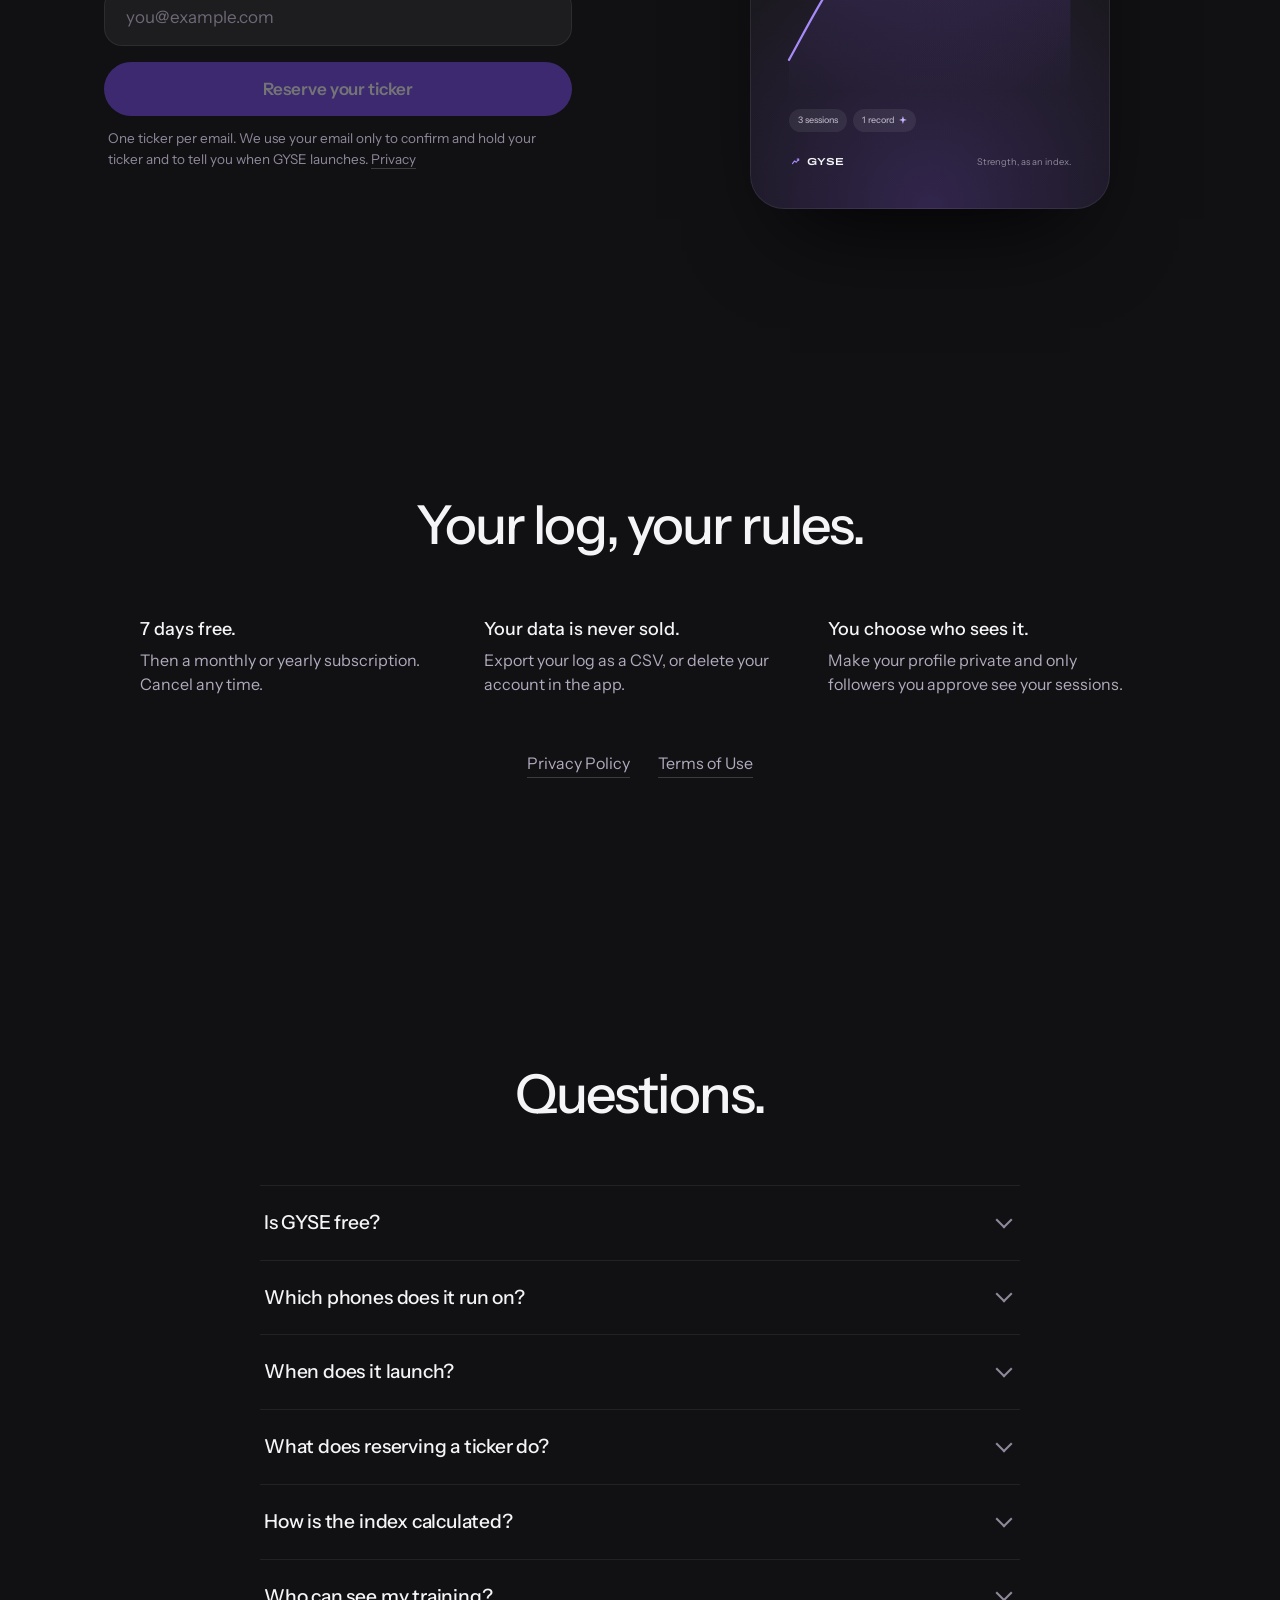
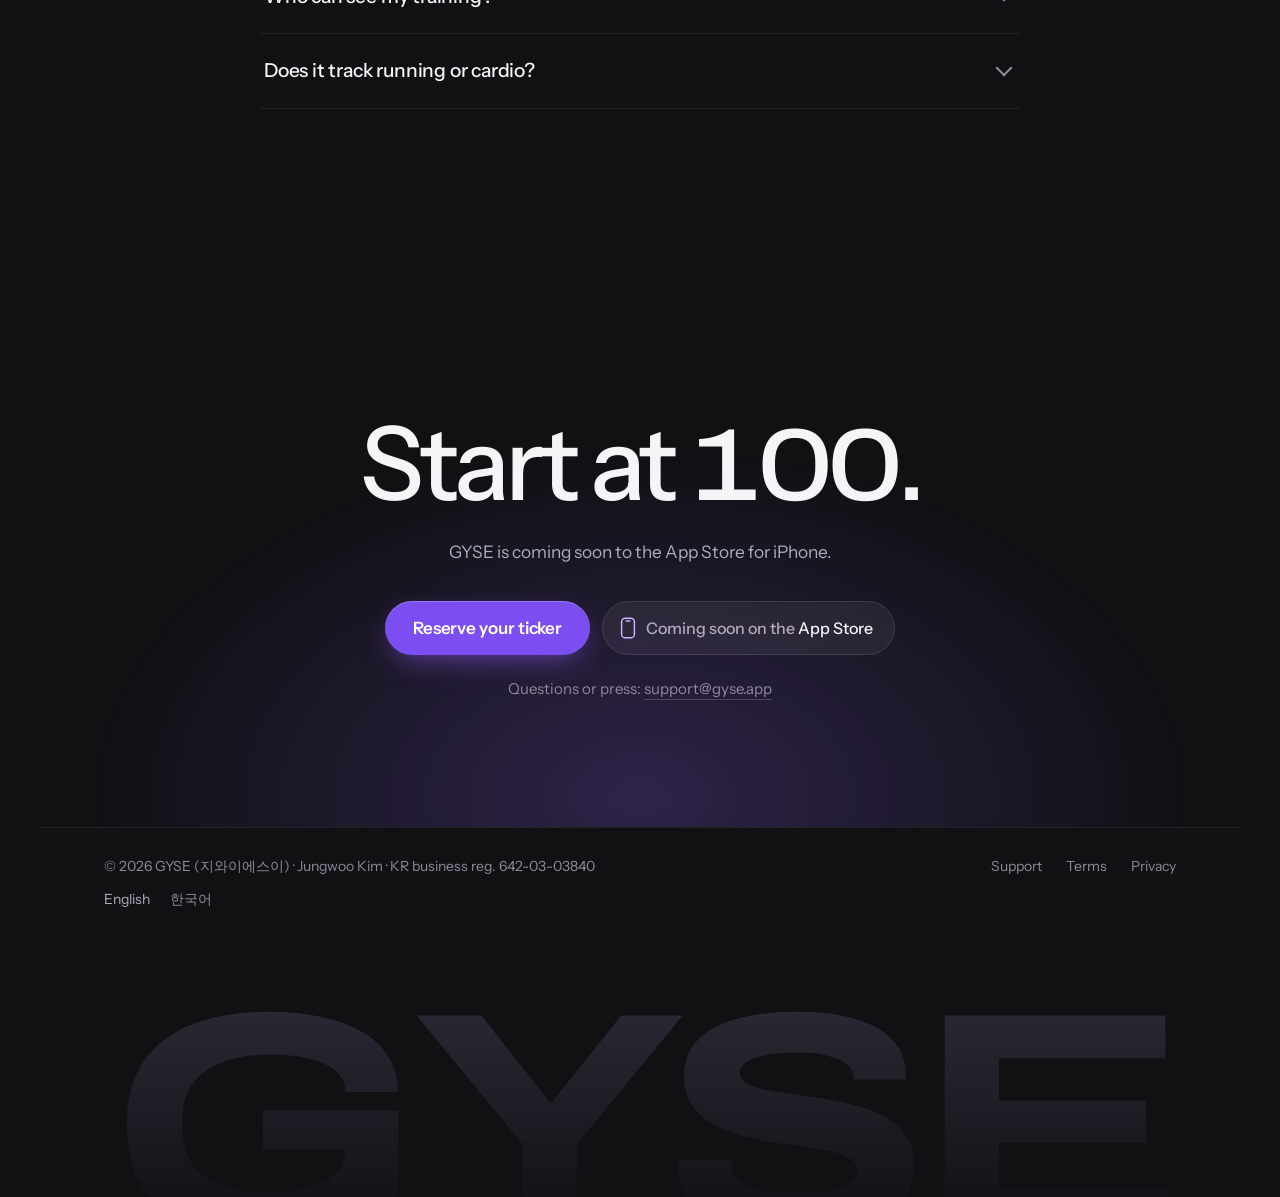
==== commit d761948b: "Remove Spanish: English and Korean only Old /es/ links redirect to the English pages.  Co-Authored-B" ====
--- a/es/index.html
+++ b/es/index.html
@@ -1,1487 +1 @@
-<!doctype html>
-<html lang="es">
-<head>
-<meta charset="utf-8">
-<meta name="viewport" content="width=device-width, initial-scale=1, viewport-fit=cover">
-<meta http-equiv="Content-Security-Policy" content="default-src 'self'; script-src 'sha256-oB5pNEaHdVBX1psXehnQ0mH1ZEU3j7s4Tn60KrtDaZU='; style-src 'self' 'unsafe-inline'; img-src 'self' data:; font-src 'self'; connect-src 'self' https://lggthlqzohwxnammtzxg.supabase.co; object-src 'none'; base-uri 'none'; form-action 'none'">
-<meta name="referrer" content="strict-origin-when-cross-origin">
-<title>GYSE · Tu fuerza, como un índice</title>
-<meta name="description" content="GYSE es una app de entrenamiento para iPhone que convierte tus levantamientos en un gráfico de tu fuerza, como el de una acción. Empieza en 100 y sube a medida que te haces más fuerte.">
-<meta property="og:title" content="GYSE: tu fuerza, como un índice">
-<meta property="og:description" content="Una app de entrenamiento que convierte tus levantamientos en un gráfico de tu fuerza, como el de una acción.">
-<meta property="og:url" content="https://gyse.app/es/">
-<link rel="canonical" href="https://gyse.app/es/">
-<link rel="alternate" hreflang="en" href="https://gyse.app/">
-<link rel="alternate" hreflang="ko" href="https://gyse.app/ko/">
-<link rel="alternate" hreflang="es" href="https://gyse.app/es/">
-<link rel="alternate" hreflang="x-default" href="https://gyse.app/">
-<meta property="og:image" content="https://gyse.app/assets/og.jpg">
-<meta name="twitter:card" content="summary_large_image">
-<meta name="theme-color" content="#111114">
-<meta name="color-scheme" content="dark">
-<link rel="icon" href="/favicon.ico" sizes="32x32">
-<link rel="icon" href="/assets/icon.svg" type="image/svg+xml">
-<link rel="apple-touch-icon" href="/apple-touch-icon.png">
-<link rel="preload" as="font" type="font/woff2" href="/assets/fonts/instrument-sans-var.woff2" crossorigin>
-<noscript><style>.scr { display: none; }</style></noscript>
-<style>
-/* Instrument Sans for words, Archivo at 125% width for numbers and tickers (the app's SF Pro Expanded voice).
-   Both SIL Open Font License, served from gyse.app. */
-@font-face { font-family: "Instrument Sans"; src: url(/assets/fonts/instrument-sans-var.woff2) format("woff2"); font-weight: 400 700; font-display: swap; }
-@font-face { font-family: "Archivo"; src: url(/assets/fonts/archivo-var.woff2) format("woff2"); font-weight: 100 900; font-stretch: 62% 125%; font-display: swap; }
-
-/* Layout: one centred column of calm type; real app screens carry the page. Colour comes from the app (Theme.swift). */
-:root {
-  color-scheme: dark;
-  --bg: #111114; --card: #19171D; --card-2: #201D25; --line: rgba(255,255,255,.07);
-  --text: #F5F4F7; --body: #B1ABBD; --muted: #8F899B;
-  --purple: #8B5CF6; --btn: #7C4DF0; --violet: #A78BFA; --lilac: #CBB5FF;
-  --up: #4ED5AD; --down: #E6A2B4;
-  --sans: "Instrument Sans", -apple-system, system-ui, sans-serif;
-  --num: "Archivo", "Instrument Sans", system-ui, sans-serif;
-  --ease-out: cubic-bezier(.23, 1, .32, 1);
-  --ease-io: cubic-bezier(.77, 0, .175, 1);
-  --gutter: clamp(20px, 5vw, 72px);
-}
-* { box-sizing: border-box; }
-html { -webkit-text-size-adjust: 100%; background: var(--bg); scrollbar-color: #2A2730 var(--bg); }
-body { margin: 0; background: var(--bg); color: var(--text); font-family: var(--sans); font-size: 18px; line-height: 1.55;
-       -webkit-font-smoothing: antialiased; text-rendering: optimizeLegibility; caret-color: var(--violet); }
-::selection { background: rgba(139, 92, 246, .5); color: #fff; }
-a { color: inherit; }
-button { font: inherit; color: inherit; }
-img { max-width: 100%; display: block; }
-figure { margin: 0; }
-:focus-visible { outline: 2px solid var(--violet); outline-offset: 3px; border-radius: 8px; }
-.wrap { width: 100%; max-width: 1200px; margin: 0 auto; padding: 0 var(--gutter); }
-.center { text-align: center; }
-.num { font-family: var(--num); font-stretch: 125%; font-variant-numeric: lining-nums tabular-nums; }
-
-h1, h2, h3 { margin: 0; font-weight: 500; letter-spacing: -.035em; text-wrap: balance; }
-h1 { font-size: clamp(44px, 8.6vw, 136px); line-height: .88; letter-spacing: -.06em; }
-h2 { font-size: clamp(34px, 4.2vw, 56px); line-height: 1.04; }
-p { margin: 0; }
-.lead { color: var(--body); font-size: clamp(17px, 1.35vw, 20px); line-height: 1.5; max-width: 32em; text-wrap: pretty; }
-.center .lead, .sec-head .lead { margin-left: auto; margin-right: auto; }
-.up { color: var(--up); } .down { color: var(--down); } .flat { color: var(--muted); }
-.tri { display: inline-block; width: .6em; height: .6em; margin-right: .3em; vertical-align: .03em; }
-
-/* ---------- Pressables ---------- */
-.btn { display: inline-flex; align-items: center; justify-content: center; min-height: 54px; padding: 0 28px; border-radius: 999px; border: 0; cursor: pointer;
-       background: var(--btn); color: #fff; font-weight: 600; font-size: 17px; letter-spacing: -.005em; text-decoration: none;
-       box-shadow: inset 0 1px 0 rgba(255,255,255,.22), 0 10px 30px -10px rgba(139,92,246,.7);
-       transition: transform 160ms var(--ease-out), background-color 160ms ease, box-shadow 200ms ease; }
-.btn:active { transform: scale(.97); }
-@media (hover: hover) and (pointer: fine) { .btn:hover { background: #8656F4; box-shadow: inset 0 1px 0 rgba(255,255,255,.26), 0 14px 36px -10px rgba(139,92,246,.85); } }
-.link { text-decoration: none; background: linear-gradient(currentColor, currentColor) 0 100% / 0 1px no-repeat, linear-gradient(rgba(255,255,255,.18), rgba(255,255,255,.18)) 0 100% / 100% 1px no-repeat;
-        padding-bottom: 2px; transition: background-size 220ms var(--ease-out); }
-@media (hover: hover) and (pointer: fine) { .link:hover { background-size: 100% 1px, 100% 1px; } }
-
-/* Segmented control: a lit copy of the row is clipped to the chosen option, so pill and label colour move as one. */
-.seg { position: relative; display: inline-flex; padding: 4px; border-radius: 999px; background: rgba(255,255,255,.05); }
-.seg button { position: relative; border: 0; background: transparent; color: var(--muted); font-size: 15px; font-weight: 500; padding: 8px 18px; border-radius: 999px; cursor: pointer; white-space: nowrap; transition: color 150ms ease; }
-@media (hover: hover) and (pointer: fine) { .seg button:hover { color: var(--text); } }
-.seg .lit { position: absolute; inset: 4px; display: flex; pointer-events: none; clip-path: inset(0 100% 0 0 round 999px); }
-.seg .lit > span { flex: none; display: grid; place-items: center; font-size: 15px; font-weight: 500; padding: 8px 18px; border-radius: 999px; background: rgba(255,255,255,.12); color: var(--text); white-space: nowrap; }
-.seg.ready .lit { transition: clip-path 280ms var(--ease-io); }
-.seg[hidden] { display: none; }
-.seg .lit > span { display: flex; align-items: center; justify-content: center; }
-
-/* ---------- Header ---------- */
-.bar { display: grid; grid-template-columns: 1fr auto 1fr; align-items: center; column-gap: 24px; height: 76px; }
-.bar nav { justify-self: end; }
-.bar-note { display: inline-flex; align-items: center; gap: 10px; color: var(--body); font-size: 14px; }
-.bar-note i { width: 7px; height: 7px; border-radius: 50%; background: var(--violet); box-shadow: 0 0 0 3px rgba(167,139,250,.18); }
-.brand { display: inline-flex; align-items: center; gap: 10px; text-decoration: none; font-family: var(--num); font-stretch: 125%; font-weight: 600; font-size: 18px; letter-spacing: .01em; }
-.brand svg { width: 28px; height: 28px; }
-.bar nav { display: flex; gap: 32px; }
-.bar nav a { font-size: 15px; color: var(--body); text-decoration: none; transition: color 150ms ease; }
-@media (hover: hover) and (pointer: fine) { .bar nav a:hover { color: var(--text); } }
-@media (max-width: 1023px) { .bar-note { display: none; } .bar { grid-template-columns: 1fr auto; } }   /* the links need the room, most of all in Spanish */
-
-/* ---------- Hero ---------- */
-.hero { position: relative; overflow: hidden; isolation: isolate; padding-top: clamp(20px, 5vh, 64px); }
-.hero-copy { display: grid; justify-items: center; gap: clamp(18px, 2.6vh, 26px); text-align: center; position: relative; z-index: 2; }
-.soon { display: inline-flex; align-items: center; gap: 10px; padding: 7px 14px 7px 12px; border-radius: 999px; background: rgba(255,255,255,.05); color: var(--body); font-size: 14px; font-weight: 500; }
-.soon i { width: 7px; height: 7px; border-radius: 50%; background: var(--violet); box-shadow: 0 0 0 3px rgba(167,139,250,.18); }
-.hero .lead { max-width: 30em; }
-/* Reserve, in the hero: one field. The phone below shows the ticker as you type it. */
-.hrsv { width: min(100%, 500px); }
-.hrsv form { display: grid; gap: 10px; }
-.hrsv form[hidden], .hrsv[hidden] { display: none; }
-.hbox { display: flex; align-items: center; height: 68px; padding: 0 8px 0 26px; border-radius: 999px; background: rgba(255,255,255,.06); box-shadow: inset 0 0 0 1px rgba(255,255,255,.13);
-        -webkit-backdrop-filter: blur(10px); backdrop-filter: blur(10px); transition: box-shadow 160ms ease; }
-.hbox:focus-within { box-shadow: inset 0 0 0 1px var(--violet), 0 0 0 4px rgba(139,92,246,.22), 0 20px 50px -20px rgba(139,92,246,.5); }
-.hbox > span { font-family: var(--num); font-stretch: 125%; color: var(--muted); font-size: 24px; font-weight: 600; }
-.hbox input { flex: 1; width: 100%; min-width: 0; height: 100%; border: 0; outline: 0; background: transparent; color: var(--lilac); font-family: var(--num); font-stretch: 125%;
-              font-size: 24px; font-weight: 600; letter-spacing: .01em; text-transform: uppercase; padding: 0 8px 0 4px; }
-.hbox input::placeholder { color: rgba(203,181,255,.42); }
-.hbox .btn { min-height: 52px; padding: 0 26px; flex: none; }
-.hbox .btn[hidden] { display: none; }
-.hrsv .msg { margin: 0; font-size: 15px; color: var(--muted); min-height: 1.55em; }
-.hrsv .msg.warn { color: var(--down); }
-.hrsv .msg.ok { color: var(--up); }
-.hstep { display: grid; gap: 10px; margin-top: 2px; }
-.hstep[hidden] { display: none; }
-.hstep .emf { border-radius: 999px; height: 60px; padding: 0 26px; }
-.hstep .btn { width: 100%; }
-.hrsv .rsv-done { margin: 0; max-width: none; text-align: left; }
-.hero .actions:not(:has(.btn)) { display: none; }   /* before launch the field above is the action; at launch the badge here becomes the download button */
-.actions { display: flex; flex-wrap: wrap; justify-content: center; align-items: center; gap: 12px; margin-top: 6px; }
-/* App Store badge: "coming soon" until assets/store.json has the app's link, then a download link. */
-.store { display: inline-flex; align-items: center; justify-content: center; gap: 10px; min-height: 54px; padding: 0 22px 0 18px; border-radius: 999px; white-space: nowrap;
-         background: rgba(255,255,255,.06); box-shadow: inset 0 0 0 1px rgba(255,255,255,.1); color: var(--text); font-size: 16px; font-weight: 500; text-decoration: none; }
-.store svg { width: 16px; height: 22px; flex: none; color: var(--lilac); }
-.store .soft { color: var(--body); }
-.btn svg { width: 16px; height: 22px; margin-right: 10px; flex: none; }
-.btn.quiet { background: rgba(255,255,255,.06); box-shadow: inset 0 0 0 1px rgba(255,255,255,.1); }
-@media (hover: hover) and (pointer: fine) { .btn.quiet:hover { background: rgba(255,255,255,.1); box-shadow: inset 0 0 0 1px rgba(255,255,255,.14); } }
-a.bar-note { text-decoration: none; color: var(--text); }
-.stage { position: relative; height: clamp(500px, 62vw, 640px); margin-top: clamp(26px, 5vh, 60px); }
-.stage .glow { position: absolute; left: 50%; top: 40px; width: min(1100px, 130vw); height: 760px; transform: translateX(-50%); z-index: -1;
-               background: radial-gradient(closest-side, rgba(139,92,246,.30), rgba(139,92,246,.08) 55%, transparent); }
-.ghost { position: absolute; left: 50%; top: 4px; transform: translateX(-50%); z-index: -1; white-space: nowrap; pointer-events: none; user-select: none;
-         font-size: calc(clamp(130px, 23vw, 360px) * var(--gs, 1)); font-weight: 600; letter-spacing: -.05em; line-height: .8; color: transparent; -webkit-text-stroke: 1px rgba(255,255,255,.06);
-         background: linear-gradient(180deg, rgba(255,255,255,.07), rgba(255,255,255,0) 80%); -webkit-background-clip: text; background-clip: text; }
-.floats { position: absolute; inset: 0; z-index: 2; pointer-events: none; }
-.float { position: absolute; display: flex; align-items: center; gap: 12px; padding: 12px 16px 12px 12px; border-radius: 18px; font-size: 14px; color: var(--body); white-space: nowrap;
-         background: rgba(34,31,40,.78); -webkit-backdrop-filter: blur(14px) saturate(140%); backdrop-filter: blur(14px) saturate(140%);
-         box-shadow: inset 0 0 0 1px rgba(255,255,255,.08), 0 24px 50px -24px rgba(0,0,0,.9); will-change: transform; }
-.float b { display: block; color: var(--text); font-weight: 600; font-size: 15px; }
-.float em { font-style: normal; color: var(--up); font-weight: 600; font-size: 14px; }
-.float .rec-i { width: 34px; height: 34px; border-radius: 11px; display: grid; place-items: center; background: rgba(139,92,246,.2); color: var(--lilac); }
-.float .rec-i svg { width: 14px; height: 14px; }
-.float .av { width: 34px; height: 34px; border-radius: 50%; display: grid; place-items: center; background: #2C2833; color: var(--lilac); font-weight: 700; font-family: var(--num); font-stretch: 125%; }
-.float .fv { text-align: right; margin-left: 8px; }
-.float .fv b { font-weight: 500; }
-.float .tg { width: 16px; height: 16px; color: var(--muted); margin-left: 4px; }
-.float.f3 b { display: inline; font-weight: 500; font-size: 14px; }
-/* The cards arrive with the story the phone tells: someone follows you, a set is logged, the next target appears. */
-.js .float { opacity: 0; scale: .92; transition: opacity 500ms ease, scale 600ms var(--ease-out); }
-.js .float.in { opacity: 1; scale: 1; }
-.f1 { left: calc(50% - 470px); top: 150px; rotate: -3deg; }
-.f2 { left: calc(50% + 205px); top: 90px; rotate: 2.5deg; }
-.f3 { left: calc(50% - 400px); top: 360px; rotate: 2deg; }
-@media (max-width: 1100px) { .f3 { display: none; } .f1 { left: calc(50% - 380px); } .f2 { left: calc(50% + 170px); } }
-@media (max-width: 820px) { .floats { display: none; } }
-.stage svg.line { position: absolute; left: 0; width: 100%; top: 60px; height: 360px; overflow: visible; z-index: 0; }
-.phone { position: relative; z-index: 1; width: min(360px, 78vw); margin: 0 auto; aspect-ratio: 900 / 1957; padding: 10px; border-radius: 58px;
-         background: #050506; box-shadow: 0 0 0 1px rgba(255,255,255,.14), inset 0 0 0 1px rgba(255,255,255,.06), 0 40px 80px -30px rgba(0,0,0,.8); }
-.phone img { width: 100%; height: 100%; border-radius: 48px; object-fit: cover; background: var(--bg); }
-.phone::after { content: ""; position: absolute; z-index: 2; top: 2.4%; left: 50%; width: 32%; height: 3.4%; transform: translateX(-50%); border-radius: 99px; background: #000; }
-/* The hero's phone is drawn by the page (the app's Index tab in miniature), so it can carry the ticker you type and
-   climb from 100. Everything is sized in cqw, so it scales with the phone like the screenshot it replaces. */
-.scr { position: absolute; inset: 10px; border-radius: 48px; overflow: hidden; background: var(--bg); color: var(--text); container-type: inline-size; text-align: left; line-height: 1.2; }
-.scr .sb { display: flex; justify-content: space-between; align-items: center; padding: 6.6cqw 7cqw 0 10cqw; font-size: 3.6cqw; font-weight: 600; letter-spacing: -.01em; }
-.scr .sb svg { width: 16cqw; height: 3.2cqw; }
-.scr .pad { padding: 0 5.6cqw; }
-.scr .tp { display: flex; justify-content: space-between; align-items: center; margin-top: 8.4cqw; }
-.scr .tp b { display: inline-flex; align-items: center; gap: 2.4cqw; font-family: var(--num); font-stretch: 125%; font-weight: 700; font-size: 4.7cqw; letter-spacing: .01em; }
-.scr .tp b svg { width: 7.6cqw; height: 7.6cqw; }
-.scr .tp > svg { width: 4.6cqw; height: 5.4cqw; color: var(--body); }
-.scr .tk { display: flex; flex-wrap: wrap; align-items: center; gap: 1.6cqw 2.4cqw; margin-top: 7.2cqw; min-height: 7.4cqw; }
-.scr .tk b { font-family: var(--num); font-stretch: 125%; font-weight: 700; font-size: 6.6cqw; line-height: 1; color: var(--lilac); letter-spacing: .01em; }
-.scr .tk b[data-long] { font-size: 5.4cqw; }
-.scr .ath { display: inline-flex; align-items: center; gap: 1.3cqw; padding: 1.4cqw 2.5cqw; border-radius: 99px; background: rgba(139,92,246,.2); color: var(--lilac); font-size: 2.9cqw; font-weight: 600; white-space: nowrap;
-            transition: opacity 320ms ease, scale 460ms var(--ease-out); }
-.scr .ath svg { width: 2.5cqw; height: 2.5cqw; }
-.js .scr .ath:not(.on) { opacity: 0; scale: .8; }
-.scr .lb { margin-top: 2.4cqw; color: var(--muted); font-size: 3.4cqw; }
-.scr .big { margin-top: 2cqw; font-size: 15.4cqw; font-weight: 500; letter-spacing: -.04em; line-height: 1.06; }
-.scr .chg { margin-top: 1.2cqw; font-size: 3.4cqw; font-weight: 500; color: var(--up); white-space: nowrap; }
-.scr .chg .tri { margin-right: .1em; }
-.scr .chg b { font-weight: 500; margin-right: 1.4cqw; }
-.scr .chg span { color: var(--muted); font-weight: 400; }
-.scr svg.hc { display: block; width: 88.9cqw; height: 54.3cqw; margin-top: 5.2cqw; overflow: visible; }
-.scr .rg { display: flex; align-items: center; justify-content: space-between; margin-top: 2.2cqw; padding: 0 1.6cqw 0 3cqw; color: var(--muted); font-size: 3.4cqw; font-weight: 600; }
-.scr .rg .on { padding: 2.2cqw 4cqw; border-radius: 99px; background: rgba(255,255,255,.09); color: var(--text); }
-.scr .rg svg { width: 4.4cqw; height: 4.4cqw; }
-.scr .cta { display: flex; align-items: center; justify-content: center; gap: 2.2cqw; height: 13.2cqw; margin-top: 4.4cqw; border-radius: 5cqw; background: var(--btn); font-size: 4.1cqw; font-weight: 600;
-            box-shadow: inset 0 1px 0 rgba(255,255,255,.2); transition: scale 150ms var(--ease-out), filter 150ms ease; }
-.scr .cta svg { width: 3.6cqw; height: 3.6cqw; }
-.scr .cta.press { scale: .965; filter: brightness(1.18); }
-.scr .ss { display: flex; justify-content: space-between; gap: 4cqw; margin-top: 3.6cqw; padding: 4.6cqw; border-radius: 6.4cqw; background: var(--card); box-shadow: inset 0 0 0 1px var(--line); }
-.scr .ss b { display: block; font-family: var(--num); font-stretch: 125%; font-size: 8.4cqw; font-weight: 500; line-height: 1; }
-.scr .ss span { display: block; margin-top: 2cqw; color: var(--body); font-size: 3.2cqw; }
-.scr .ss em { display: block; margin-top: 1.6cqw; font-style: normal; color: var(--up); font-size: 3.1cqw; font-weight: 600; }
-.scr .gr { display: grid; grid-template-columns: repeat(7, 4.4cqw); gap: 1.3cqw; align-content: start; color: var(--muted); font-size: 2.4cqw; text-align: center; }
-.scr .gr i { height: 4.4cqw; border-radius: 1.2cqw; background: rgba(255,255,255,.06); }
-.scr .gr i.on { background: var(--purple); }
-.scr .tst { position: absolute; z-index: 3; left: 50%; top: 13.4cqw; translate: -50% -5cqw; opacity: 0; display: flex; align-items: center; gap: 1.8cqw; padding: 2.2cqw 3.8cqw 2.2cqw 3cqw; border-radius: 99px; white-space: nowrap;
-            background: rgba(48,43,58,.97); box-shadow: inset 0 0 0 1px rgba(255,255,255,.1), 0 3cqw 8cqw -3cqw rgba(0,0,0,.9); color: var(--body); font-size: 3.2cqw;
-            transition: opacity 240ms ease, translate 420ms var(--ease-out); }
-.scr .tst.on { opacity: 1; translate: -50% 0; }
-.scr .tst b { color: var(--text); font-weight: 600; }
-.scr .tst svg { width: 3.6cqw; height: 3.6cqw; color: var(--up); flex: none; }
-/* The hero shows the top of the phone and lets it fade into the page. */
-.hero .phone { -webkit-mask-image: linear-gradient(#000 62%, transparent 92%); mask-image: linear-gradient(#000 62%, transparent 92%); }
-@media (prefers-reduced-motion: no-preference) {
-  .js .hero .phone { animation: rise 900ms var(--ease-out) 120ms both; }
-  .js .stage .glow { animation: fade 1400ms ease 60ms both; }
-}
-@keyframes rise { from { opacity: 0; transform: translateY(28px); } }
-@keyframes fade { from { opacity: 0; } }
-
-/* ---------- Sections ---------- */
-.sec { padding: clamp(110px, 16vh, 180px) 0; }
-.sec-head { display: grid; gap: 22px; justify-items: center; text-align: center; margin-bottom: clamp(48px, 7vh, 80px); }
-
-/* How it works: steps on the left, one phone that follows on the right */
-.story { display: grid; grid-template-columns: minmax(0, 1fr) minmax(0, 1fr); gap: clamp(40px, 6vw, 96px); }
-.steps { list-style: none; margin: 0; padding: 0; }
-.step { min-height: 64vh; display: flex; flex-direction: column; justify-content: center; align-items: flex-start; gap: 18px; max-width: 30em; transition: opacity 360ms ease; }
-.step .n { width: 30px; height: 30px; border-radius: 50%; display: grid; place-items: center; font-family: var(--num); font-stretch: 125%; font-size: 13px; font-weight: 600; color: var(--lilac); background: rgba(139,92,246,.16); }
-.step h2 { font-size: clamp(32px, 3.4vw, 48px); }
-.step .shot { display: none; }
-.js .story .step { opacity: .28; }
-.js .story .step.on { opacity: 1; }
-.follow { position: sticky; top: calc(50vh - 370px); height: max-content; padding: 0 0 8vh; }
-.follow .phone { width: 330px; max-width: 100%; }
-.follow .phone img { position: absolute; inset: 10px; width: calc(100% - 20px); height: calc(100% - 20px); opacity: 0; transition: opacity 420ms ease; }
-.follow .phone img.on { opacity: 1; }
-
-/* Two years on one line: the app's chart (IndexChart.swift) at page size */
-.pro { max-width: 1040px; margin: 0 auto; padding: clamp(20px, 3.2vw, 40px); }
-.pro-top { display: flex; justify-content: space-between; align-items: flex-start; gap: 20px 32px; flex-wrap: wrap; }
-.pro-sym { display: flex; align-items: baseline; gap: 10px; }
-.pro-sym b { font-family: var(--num); font-stretch: 125%; color: var(--lilac); font-size: 18px; font-weight: 700; }
-.pro-sym span { color: var(--muted); font-size: 14px; }
-.pro-v { font-size: clamp(44px, 5.6vw, 72px); font-weight: 500; letter-spacing: -.04em; line-height: 1; margin-top: 12px; }
-.pro-c { margin-top: 10px; font-size: 15px; font-weight: 500; min-height: 1.5em; }
-.pro-c .when { color: var(--muted); font-weight: 400; margin-left: 6px; }
-.pro-tools { display: flex; flex-direction: column; align-items: flex-end; gap: 10px; }
-.pro-tools .row { display: flex; flex-wrap: wrap; justify-content: flex-end; gap: 8px; }
-.plus { display: inline-block; font-size: 10px; font-weight: 700; letter-spacing: .06em; line-height: 1; padding: 3px 6px; border-radius: 6px; margin-left: 6px; vertical-align: 1px; background: rgba(139,92,246,.24); color: var(--lilac); }
-.chip { display: inline-flex; align-items: center; gap: 7px; border: 0; cursor: pointer; padding: 8px 14px; border-radius: 999px; background: rgba(255,255,255,.05); color: var(--muted); font-size: 14px; font-weight: 500;
-        transition: background-color 150ms ease, color 150ms ease, transform 160ms var(--ease-out); }
-.chip i { width: 12px; height: 2px; border-radius: 2px; background: currentColor; }
-.chip[aria-pressed="true"] { background: rgba(255,255,255,.12); color: var(--text); }
-.chip[data-o="sma"][aria-pressed="true"] i { background: rgba(255,255,255,.6); }
-.chip[data-o="ema"][aria-pressed="true"] i { background: #F2C46D; }
-.chip:active { transform: scale(.97); }
-@media (hover: hover) and (pointer: fine) { .chip:hover { color: var(--text); } }
-.pro-plot { position: relative; height: clamp(260px, 40vh, 380px); margin-top: 26px; touch-action: pan-y; cursor: crosshair; user-select: none; -webkit-user-select: none; }
-.pro-plot svg { position: absolute; inset: 0; width: 100%; height: 100%; overflow: visible; }
-.pro-plot .layer { transition: opacity 160ms ease; }
-.pro-plot.swapping .layer { opacity: 0; }
-.pro-bottom { display: flex; justify-content: center; margin-top: 18px; }
-.pro-stats { display: grid; grid-template-columns: repeat(4, minmax(0, 1fr)); margin: 28px 0 0; padding-top: 18px; border-top: 1px solid var(--line); }
-.pro-stats div + div { padding-left: 20px; border-left: 1px solid var(--line); }
-.pro-stats dt { color: var(--muted); font-size: 14px; }
-.pro-stats dd { margin: 4px 0 0; font-size: clamp(18px, 1.8vw, 24px); font-weight: 500; letter-spacing: -.02em; }
-/* Sessions: the app's training grid (HomeView SessionsCard) and weekly run (WeeklyRun), over the same two years */
-.sess { max-width: 1040px; margin: 16px auto 0; padding: clamp(20px, 3.2vw, 40px); }
-.sess-top { display: flex; justify-content: space-between; align-items: flex-end; gap: 20px 40px; flex-wrap: wrap; }
-.sess-k { color: var(--muted); font-size: 14px; }
-.sess-n { color: var(--body); font-size: 17px; margin-top: 6px; }
-.sess-n b { color: var(--text); font-size: clamp(36px, 4vw, 52px); font-weight: 500; letter-spacing: -.04em; margin-right: 8px; }
-.sess-stats { display: flex; gap: clamp(20px, 3vw, 40px); margin: 0; }
-.sess-stats dt { color: var(--muted); font-size: 14px; }
-.sess-stats dd { margin: 2px 0 0; font-size: clamp(22px, 2.2vw, 28px); font-weight: 500; letter-spacing: -.02em; }
-.sess-stats .up { color: var(--up); }
-.sess-grid { margin-top: 30px; display: grid; grid-auto-flow: column; grid-template-rows: 16px repeat(7, 11px); grid-auto-columns: 11px; gap: 3px; justify-content: end; overflow: hidden; }
-.sess-grid i { border-radius: 3px; background: rgba(255,255,255,.06); }
-.sess-grid i.on { background: #8B5CF6; }
-.sess-grid i.hol { background: rgba(139,92,246,.26); }
-.sess-grid i.fut { background: rgba(255,255,255,.025); }
-.sess-grid i.today { box-shadow: inset 0 0 0 1.3px #CBB5FF; }
-.sess-grid b { font-size: 11px; font-weight: 500; color: var(--muted); white-space: nowrap; line-height: 1; }
-.sess-key { display: flex; flex-wrap: wrap; gap: 8px 22px; margin-top: 18px; color: var(--muted); font-size: 13px; }
-.sess-key i { display: inline-block; width: 11px; height: 11px; border-radius: 3px; margin-right: 7px; vertical-align: -1px; }
-.pro-note { text-align: center; color: var(--muted); font-size: 14px; margin-top: 22px; }
-
-/* Try a set */
-.card { background: linear-gradient(180deg, var(--card-2), var(--card)); border-radius: 32px; box-shadow: inset 0 0 0 1px var(--line), 0 40px 80px -50px rgba(0,0,0,.8); }
-.demo { max-width: 920px; margin: 0 auto; padding: clamp(24px, 4vw, 48px); display: grid; gap: 28px; }
-.demo-top { display: flex; justify-content: space-between; align-items: center; gap: 16px; flex-wrap: wrap; min-height: 46px; }
-.rec { display: inline-flex; align-items: center; gap: 7px; padding: 7px 13px; border-radius: 999px; background: rgba(139,92,246,.16); color: var(--lilac); font-size: 14px; font-weight: 600;
-       transition: opacity 200ms var(--ease-out), transform 200ms var(--ease-out); }
-.rec svg { width: 12px; height: 12px; }
-.rec[hidden] { display: inline-flex; opacity: 0; transform: scale(.94); }
-.readout { text-align: center; }
-.readout .lbl { color: var(--muted); font-size: 15px; }
-.readout .big { font-size: clamp(64px, 9vw, 112px); font-weight: 500; letter-spacing: -.045em; line-height: 1; margin-top: 10px; }
-.readout .delta { margin-top: 12px; font-size: 16px; font-weight: 500; }
-.demo svg.c { display: block; width: 100%; height: auto; overflow: visible; }
-.controls { display: grid; grid-template-columns: minmax(0, 1fr) minmax(0, 1fr); gap: 14px; }
-@media (max-width: 480px) { .controls { grid-template-columns: minmax(0, 1fr); } }   /* on a phone the two steppers stack, so neither spills out of the card */
-.field > span { display: block; font-size: 14px; color: var(--muted); margin: 0 0 8px 4px; }
-.stepper { display: flex; align-items: center; height: 64px; border-radius: 18px; background: rgba(255,255,255,.05); }
-.stepper button { width: 56px; height: 100%; border: 0; background: transparent; color: var(--body); cursor: pointer; border-radius: 18px; display: grid; place-items: center;
-                  transition: color 150ms ease, transform 160ms var(--ease-out); }
-.stepper button svg { width: 18px; height: 18px; }
-@media (hover: hover) and (pointer: fine) { .stepper button:hover { color: var(--text); } }
-.stepper button:active { transform: scale(.92); }
-.stepper output { flex: 1; text-align: center; font-size: 24px; font-weight: 500; letter-spacing: -.02em; }
-.stepper small { font-family: var(--sans); font-stretch: 100%; font-size: 14px; color: var(--muted); margin-left: 5px; letter-spacing: 0; }
-.demo .foot { display: flex; justify-content: space-between; gap: 8px 24px; flex-wrap: wrap; color: var(--muted); font-size: 15px; }
-.demo .foot b { color: var(--text); font-weight: 500; font-stretch: 100%; font-family: var(--sans); }
-.demo .foot .warn { color: var(--down); }
-
-/* Friends: one full-colour chapter, the page's single loud moment */
-.chapter { position: relative; overflow: hidden; isolation: isolate; margin: 0 12px; border-radius: 44px; background: #CDBBFB; color: #17131F;
-           --body: #3E3550; --muted: #5E5470; --line: rgba(23,19,31,.12); }
-.chapter .lead { color: var(--body); }
-.chapter .ghost-100 { position: absolute; left: 50%; top: 52%; transform: translate(-50%, -50%); z-index: -1; font-size: clamp(260px, 46vw, 720px); font-weight: 600; letter-spacing: -.06em; line-height: .8;
-                      color: rgba(255,255,255,.28); pointer-events: none; user-select: none; }
-.chapter .h2h { --body: #B1ABBD; --muted: #8F899B; --line: rgba(255,255,255,.07); color: var(--text); box-shadow: 0 50px 100px -40px rgba(40,20,90,.55); }
-.chapter .trio p { color: var(--body); }
-.chapter .trio b { color: #17131F; }
-.chapter :focus-visible { outline-color: #17131F; }
-.h2h { position: relative; max-width: 1000px; margin: 0 auto; padding: clamp(24px, 4vw, 48px); }
-.h2h .top { display: flex; justify-content: space-between; align-items: center; gap: 16px; flex-wrap: wrap; }
-.h2h .top > span { color: var(--muted); font-size: 15px; }
-.sides { display: flex; justify-content: space-between; gap: 24px; margin-top: 36px; }
-.side .tk { font-family: var(--num); font-stretch: 125%; font-weight: 600; font-size: 18px; }
-.side.me .tk { color: var(--lilac); }
-.side.them .tk { color: rgba(255,255,255,.7); }
-.side .v { display: block; font-size: clamp(40px, 5.4vw, 68px); font-weight: 500; letter-spacing: -.04em; line-height: 1.05; margin-top: 8px; }
-.side .v small { font-family: var(--sans); font-stretch: 100%; font-size: .36em; color: var(--muted); margin-left: .25em; letter-spacing: 0; }
-.side .c { display: block; font-size: 15px; font-weight: 500; margin-top: 6px; }
-.side.them { text-align: right; }
-.h2h svg.c { display: block; width: 100%; height: clamp(170px, 24vh, 240px); margin-top: 32px; overflow: visible; }
-.verdict { margin-top: 28px; text-align: center; font-size: clamp(19px, 1.7vw, 24px); font-weight: 500; letter-spacing: -.02em; }
-.verdict span { display: block; margin-top: 4px; color: var(--muted); font-size: 15px; letter-spacing: 0; font-weight: 400; }
-.fade { transition: opacity 160ms ease, filter 160ms ease; }
-.swapping .fade { opacity: 0; filter: blur(2px); }
-.trio { display: grid; grid-template-columns: repeat(3, minmax(0, 1fr)); gap: 32px; max-width: 1000px; margin: clamp(48px, 7vh, 72px) auto 0; }
-.trio p { color: var(--body); font-size: 16px; }
-.trio b { display: block; color: var(--text); font-weight: 500; font-size: 18px; margin-bottom: 4px; }
-
-/* Ticker */
-.claim { display: grid; grid-template-columns: minmax(0, 1fr) minmax(0, 1fr); gap: clamp(48px, 7vw, 112px); align-items: center; }
-.claim h2 { margin-bottom: 22px; }
-.tkfield { margin-top: 40px; max-width: 26em; }
-.tkfield label { display: block; font-size: 14px; color: var(--muted); margin: 0 0 10px 4px; }
-.tkbox { display: flex; align-items: center; height: 72px; padding: 0 24px; border-radius: 20px; background: rgba(255,255,255,.05); box-shadow: inset 0 0 0 1px var(--line);
-         transition: box-shadow 160ms ease; }
-.tkbox:focus-within { box-shadow: inset 0 0 0 1px var(--violet), 0 0 0 4px rgba(139,92,246,.2); }
-.tkbox span { font-family: var(--num); font-stretch: 125%; color: var(--muted); font-size: 26px; font-weight: 600; }
-.tkbox input { flex: 1; width: 100%; min-width: 0; height: 100%; border: 0; outline: 0; background: transparent; color: var(--lilac); font-family: var(--num); font-stretch: 125%;
-               font-size: 26px; font-weight: 600; letter-spacing: .01em; text-transform: uppercase; padding-left: 4px; }
-.tkbox input::placeholder { color: rgba(203,181,255,.42); }
-.tkbox .cnt { font-size: 14px; color: var(--muted); }
-.tkfield .msg { margin: 10px 0 0 4px; font-size: 15px; color: var(--muted); min-height: 1.55em; }
-.tkfield .msg.warn { color: var(--down); }
-.tkfield .msg.ok { color: var(--up); }
-.rsv { display: grid; gap: 12px; margin-top: 16px; }
-.rsv label { margin-bottom: -2px; }
-.emf { height: 58px; width: 100%; padding: 0 22px; border: 0; border-radius: 18px; background: rgba(255,255,255,.05); box-shadow: inset 0 0 0 1px var(--line);
-       color: var(--text); font: inherit; font-size: 17px; transition: box-shadow 160ms ease; }
-.emf::placeholder { color: var(--muted); opacity: .7; }
-.emf:focus { outline: 0; box-shadow: inset 0 0 0 1px var(--violet), 0 0 0 4px rgba(139,92,246,.2); }
-.rsv[hidden], .rsv-done[hidden], .tkfield[hidden] { display: none; }
-.hp { position: absolute; left: -10000px; width: 1px; height: 1px; opacity: 0; }
-.rsv .btn { width: 100%; margin-top: 4px; }
-.btn:disabled { opacity: .42; cursor: default; box-shadow: none; transform: none; pointer-events: none; }
-.fine { margin: 0 4px; font-size: 13.5px; line-height: 1.55; color: var(--muted); }
-.fine.warn { color: var(--down); }
-.rsv-done { margin-top: 40px; max-width: 26em; padding: 26px 28px; border-radius: 24px; background: rgba(78,213,173,.07); box-shadow: inset 0 0 0 1px rgba(78,213,173,.22); outline: 0; }
-.rd-t { margin: 0; font-size: 22px; color: var(--text); }
-.rd-t b { color: var(--lilac); font-family: var(--num); font-stretch: 125%; font-weight: 700; }
-.rd-b { margin: 10px 0 0; font-size: 15px; line-height: 1.6; color: var(--body); }
-.rd-b b { color: var(--text); font-weight: 600; overflow-wrap: anywhere; }
-
-/* The weekly story card, as the app draws it */
-.story-card { position: relative; width: min(100%, 360px); margin: 0 auto; aspect-ratio: 9 / 16; border-radius: 34px; padding: 8%; container-type: inline-size; display: flex; flex-direction: column;
-              background: radial-gradient(120% 70% at 50% 100%, rgba(139,92,246,.22), transparent 60%), linear-gradient(180deg, #23202A, #18161C);
-              box-shadow: inset 0 0 0 1px rgba(255,255,255,.08), 0 50px 90px -40px rgba(0,0,0,.9); }
-.story-card .r1 { display: flex; justify-content: space-between; align-items: baseline; gap: 8px; }
-.story-card .stk { font-family: var(--num); font-stretch: 125%; color: var(--lilac); font-size: 8.6cqw; font-weight: 700; line-height: 1.1; overflow-wrap: anywhere; }
-.story-card .sd { color: var(--muted); font-size: 3.4cqw; white-space: nowrap; }
-.story-card .sw { color: var(--muted); font-size: 3.8cqw; margin-top: 1.2cqw; }
-.story-card .sv { font-size: 19cqw; font-weight: 500; letter-spacing: -.045em; line-height: 1; margin-top: 9cqw; }
-.story-card .sc { font-size: 4cqw; margin-top: 2.6cqw; font-weight: 500; }
-.story-card svg.sch { width: 100%; flex: 1; min-height: 0; margin-top: 6cqw; overflow: visible; }
-.story-card .chips { display: flex; gap: 2cqw; margin-top: 6cqw; }
-.story-card .chips span { display: inline-flex; align-items: center; gap: 1.4cqw; font-size: 3.2cqw; font-weight: 500; padding: 1.5cqw 3.2cqw; border-radius: 99px; background: rgba(255,255,255,.07); color: var(--body); }
-.story-card .chips svg { width: 2.8cqw; height: 2.8cqw; }
-.story-card .sf { display: flex; justify-content: space-between; align-items: center; margin-top: 8cqw; color: var(--muted); font-size: 3.3cqw; }
-.story-card .sf b { display: inline-flex; align-items: center; gap: 1.8cqw; color: var(--text); font-family: var(--num); font-stretch: 125%; font-size: 3.6cqw; font-weight: 600; }
-.story-card .sf svg { width: 4.6cqw; height: 4.6cqw; }
-
-/* Principles */
-.trio.plain { margin-top: 0; }
-.plain-links { display: flex; justify-content: center; gap: 28px; margin-top: clamp(40px, 6vh, 64px); font-size: 16px; color: var(--body); }
-
-/* Questions */
-.faq { max-width: 760px; margin: 0 auto; border-top: 1px solid var(--line); }
-.faq details { border-bottom: 1px solid var(--line); }
-.faq summary { list-style: none; cursor: pointer; display: flex; justify-content: space-between; align-items: center; gap: 24px; padding: 22px 4px; font-size: clamp(18px, 1.5vw, 21px); font-weight: 500; letter-spacing: -.01em; }
-.faq summary::-webkit-details-marker { display: none; }
-.faq summary::after { content: ""; flex: none; width: 10px; height: 10px; margin-right: 6px; border-right: 2px solid var(--muted); border-bottom: 2px solid var(--muted); rotate: 45deg; translate: 0 -3px; transition: rotate 220ms var(--ease-out), translate 220ms var(--ease-out); }
-.faq details[open] summary::after { rotate: -135deg; translate: 0 3px; }
-@media (hover: hover) and (pointer: fine) { .faq summary:hover::after { border-color: var(--text); } }
-.faq p { color: var(--body); font-size: 17px; line-height: 1.6; padding: 0 4px 24px; max-width: 40em; }
-
-/* Dock */
-.btn.sm { min-height: 42px; padding: 0 18px; font-size: 15px; }
-.dock { position: fixed; z-index: 20; left: 50%; bottom: max(20px, calc(env(safe-area-inset-bottom) + 12px)); display: flex; align-items: center; gap: 14px; padding: 6px 6px 6px 16px; border-radius: 999px;
-        background: rgba(30,27,35,.72); -webkit-backdrop-filter: blur(18px) saturate(160%); backdrop-filter: blur(18px) saturate(160%); box-shadow: inset 0 0 0 1px rgba(255,255,255,.1), 0 20px 40px -16px rgba(0,0,0,.7);
-        transform: translate(-50%, 18px); opacity: 0; pointer-events: none; transition: transform 320ms var(--ease-out), opacity 220ms ease; }
-.dock.on { transform: translate(-50%, 0); opacity: 1; pointer-events: auto; }
-/* On wide screens the dock sits in the corner, so it never lands on a centred heading. */
-@media (min-width: 901px) { .dock { left: auto; right: 24px; transform: translateY(18px); } .dock.on { transform: none; } }
-.dock-b { display: inline-flex; align-items: center; gap: 8px; font-family: var(--num); font-stretch: 125%; font-weight: 600; font-size: 15px; }
-.dock-b svg { width: 22px; height: 22px; }
-
-/* Close */
-.closer { padding: clamp(120px, 18vh, 200px) 0 clamp(100px, 14vh, 160px); position: relative; overflow: hidden; isolation: isolate; }
-.closer::before { content: ""; position: absolute; left: 50%; bottom: -320px; width: 1100px; height: 700px; transform: translateX(-50%); z-index: -1;
-                  background: radial-gradient(closest-side, rgba(139,92,246,.24), transparent); }
-.closer h2 { font-size: clamp(52px, 8vw, 112px); line-height: .95; letter-spacing: -.05em; }
-.closer h2 .num { font-weight: 500; letter-spacing: -.04em; }
-.closer .lead { margin-top: 24px; }
-.closer .actions { margin-top: 36px; }
-.closer .mail { margin-top: 22px; color: var(--muted); font-size: 15px; }
-.foot-site { color: var(--muted); font-size: 14px; overflow: hidden; }
-.mega { font-size: 24.5vw; font-weight: 700; letter-spacing: -.045em; line-height: .74; text-align: center; margin: 5vw 0 -3.6vw; white-space: nowrap; user-select: none;
-        background: linear-gradient(180deg, #2B2733 0%, rgba(43,39,51,0) 92%); -webkit-background-clip: text; background-clip: text; color: transparent; }
-.foot-site .wrap { display: flex; flex-wrap: wrap; justify-content: space-between; gap: 12px 24px; padding-top: 28px; padding-bottom: max(36px, env(safe-area-inset-bottom)); border-top: 1px solid var(--line); }
-.foot-site nav { display: flex; gap: 24px; }
-.foot-site a { color: var(--muted); text-decoration: none; transition: color 150ms ease; }
-.foot-site .langs { flex-basis: 100%; gap: 20px; }
-.foot-site .langs a[aria-current] { color: var(--body); }
-/* Korean (/ko/): lines break between words, Hangul falls to the system face, and headings get the room Hangul needs. */
-html:lang(ko) { word-break: keep-all; --sans: "Instrument Sans", "Pretendard", -apple-system, "Apple SD Gothic Neo", "Noto Sans KR", system-ui, sans-serif; }
-html:lang(ko) h1 { font-size: clamp(42px, 7.4vw, 116px); line-height: 1.06; letter-spacing: -.045em; }
-html:lang(ko) h2 { line-height: 1.2; letter-spacing: -.03em; }
-@media (hover: hover) and (pointer: fine) { .foot-site a:hover { color: var(--text); } }
-
-/* ---------- Narrower screens ---------- */
-@media (max-width: 900px) {
-  .story, .claim { grid-template-columns: minmax(0, 1fr); }
-  .follow { display: none; }
-  .step { min-height: 0; padding: 0 0 64px; max-width: none; }
-  .step:last-child { padding-bottom: 0; }
-  .js .story .step { opacity: 1; }
-  .step .shot { display: block; width: 100%; margin-top: 20px; }
-  .step .shot .phone { width: min(280px, 72vw); }
-  /* Each step shows the top of its screen and lets it fade, like the hero, so three steps fit in far less scroll. */
-  .step .shot { max-height: 400px; overflow: hidden; -webkit-mask-image: linear-gradient(#000 68%, transparent); mask-image: linear-gradient(#000 68%, transparent); }
-  .trio { grid-template-columns: minmax(0, 1fr); gap: 22px; max-width: 30em; }
-}
-@media (max-width: 640px) {
-  .pro-tools { align-items: flex-start; width: 100%; }
-  .pro-tools .row { justify-content: flex-start; }
-  .pro-stats { grid-template-columns: repeat(2, minmax(0, 1fr)); row-gap: 16px; }
-  .pro-stats div:nth-child(3) { padding-left: 0; border-left: 0; }
-  #prange button, #prange .lit > span { padding: 8px 13px; }
-  body { font-size: 17px; }
-  .bar nav { gap: 22px; }
-  .bar nav .wide, .bar-note { display: none; }
-  .bar { grid-template-columns: 1fr auto; }
-  .chapter { margin: 0 8px; border-radius: 30px; }
-  .dock { left: 16px; right: 16px; transform: translateY(18px); justify-content: space-between; }
-  .dock.on { transform: none; }
-  .actions { width: 100%; }
-  .actions .btn, .actions .store { width: 100%; }
-  .stage { height: 440px; margin-top: 22px; }
-  .bar { height: 64px; }
-  .hero { padding-top: 14px; }
-  .hero-copy { gap: 16px; }
-  .hbox { height: 60px; padding: 0 6px 0 20px; }
-  .hbox > span, .hbox input { font-size: 21px; }
-  .hbox .btn { min-height: 48px; padding: 0 20px; font-size: 16px; }
-  .hstep .emf { height: 56px; }
-  .sec { padding: 84px 0; }
-  .closer { padding: 96px 0 84px; }
-  .faq summary { padding: 18px 2px; }
-  .controls { gap: 10px; }
-  .stepper button { width: 46px; }
-  .stepper output { font-size: 21px; }
-  .sides { gap: 12px; }
-  .side .v { font-size: 34px; }
-}
-@media (prefers-reduced-motion: reduce) {
-  .dock { transition: opacity 200ms ease; }
-  .float, .scr .ath, .scr .tst, .scr .cta { transition: none; }
-  .seg.ready .lit, .step, .follow .phone img { transition: none; }
-  .btn:active, .stepper button:active { transform: none; }
-  .rec { transition: opacity 200ms ease; }
-  .rec[hidden] { transform: none; }
-}
-</style>
-</head>
-<body>
-
-<header class="site">
-  <div class="wrap bar">
-    <a class="brand" href="/es/" aria-label="Inicio de GYSE">
-      <svg viewBox="0 0 28 28" aria-hidden="true"><rect width="28" height="28" rx="8" fill="#1F1C24"/><path d="M7.5 18.5l4.6-5.6 3.8 2.8 5-6.9M17.7 8.8h3.2V12" fill="none" stroke="#A78BFA" stroke-width="1.9" stroke-linecap="round" stroke-linejoin="round"/></svg>
-      GYSE
-    </a>
-    <p class="bar-note" data-store="note"><i aria-hidden="true"></i>Próximamente en iPhone</p>
-    <nav aria-label="Sitio"><a class="wide" href="#how">Cómo funciona</a><a href="#faq">Preguntas</a><a href="/support">Soporte</a></nav>
-  </div>
-</header>
-
-<main>
-  <section class="hero" aria-labelledby="hero-h">
-    <div class="wrap hero-copy">
-      <h1 id="hero-h">Tu fuerza,<br>como un índice.</h1>
-      <p class="lead">GYSE convierte tus levantamientos en un gráfico bursátil de tu fuerza. Empieza en 100 y sube a medida que te haces más fuerte.</p>
-      <div class="hrsv" data-rsv="hero" data-prelaunch>
-        <form novalidate>
-          <div class="hbox"><span aria-hidden="true">$</span><input data-f="tk" type="text" aria-label="El ticker que quieres" aria-describedby="hmsg" autocomplete="off" autocapitalize="characters" spellcheck="false" maxlength="8" placeholder="YOU" enterkeyhint="go"><button class="btn" type="submit" data-f="next" disabled>Reservar</button></div>
-          <p class="msg" id="hmsg" data-f="msg" aria-live="polite">Próximamente en iPhone. Elige tu ticker.</p>
-          <div class="hstep" data-f="step" hidden>
-            <input class="emf" data-f="em" type="email" aria-label="Email" autocomplete="email" inputmode="email" spellcheck="false" placeholder="you@example.com" required>
-            <input class="hp" data-f="hp" type="text" tabindex="-1" autocomplete="off" aria-hidden="true">
-            <button class="btn" type="submit" data-f="go" disabled>Reserva tu ticker</button>
-            <p class="fine" data-f="fine" aria-live="polite">Un ticker por email. Usamos tu email solo para confirmar y guardar tu ticker y para avisarte cuando GYSE se lance. <a class="link" href="/es/privacy#reservations">Privacidad</a></p>
-          </div>
-        </form>
-        <div class="rsv-done" data-f="done" tabindex="-1" hidden>
-          <p class="rd-t"><b class="num" data-f="rdt">$YOU</b> <span data-f="rds">está reservado.</span></p>
-          <p class="rd-b" data-f="rdp" hidden>Enviamos un enlace a <b data-f="rdpe">tu email</b>. Ábrelo en 48 horas para confirmar, o el ticker quedará libre. ¿No lo ves? Revisa tu carpeta de spam.</p>
-          <p class="rd-b">Para reclamarlo, regístrate en GYSE con <b data-f="rde">tu email</b> en los 30 días siguientes al lanzamiento. Con Iniciar sesión con Apple, elige Compartir mi correo para que la dirección coincida.</p>
-        </div>
-      </div>
-      <div class="actions">
-        <span class="store" data-store="badge"><svg viewBox="0 0 18 24" fill="none" stroke="currentColor" stroke-width="1.6" aria-hidden="true"><rect x="1.8" y="1" width="14.4" height="22" rx="4"/><rect x="6.2" y="3.4" width="5.6" height="1.7" rx=".85" fill="currentColor" stroke="none"/></svg><span><span class="soft">Próximamente en el</span> App Store</span></span>
-      </div>
-    </div>
-    <div class="stage" id="stage">
-      <div class="glow" aria-hidden="true"></div>
-      <div class="ghost num" id="ghost" aria-hidden="true">100.00</div>
-      <svg class="line" id="hline" viewBox="0 0 1440 360" preserveAspectRatio="none" aria-hidden="true"></svg>
-      <div class="floats" aria-hidden="true">
-        <div class="float f1" data-depth=".22"><span class="rec-i"><svg viewBox="0 0 16 16" aria-hidden="true"><path d="M8 0l1.9 6.1L16 8l-6.1 1.9L8 16l-1.9-6.1L0 8l6.1-1.9z" fill="currentColor"/></svg></span><span><b>Nuevo récord</b>Press de banca · 87.5 kg × 8</span></div>
-        <div class="float f2" data-depth=".34"><span class="av">M</span><span><b class="num">$MINA</b>Te sigue</span><span class="fv"><b class="num">103.57</b><em>+3.6%</em></span></div>
-        <div class="float f3" data-depth=".12"><svg class="tg" viewBox="0 0 16 16" fill="none" stroke="currentColor" stroke-width="1.6"><circle cx="8" cy="8" r="5.6"/><circle cx="8" cy="8" r="2"/></svg><span>Próximo objetivo <b>87.5 kg × 9</b></span><em>+2.6%</em></div>
-      </div>
-      <figure class="phone" id="hphone" role="img" aria-label="La pantalla del índice de GYSE: tu ticker en 122.23, un 22.2% más que el día uno, con la línea subiendo desde 100">
-        <noscript><img src="/assets/screens/index-demo.webp" width="900" height="1957" alt=""></noscript>
-        <div class="scr" aria-hidden="true">
-          <div class="sb"><span>9:41</span><svg viewBox="0 0 80 16" fill="currentColor"><rect x="0" y="10" width="4" height="6" rx="1"/><rect x="6.5" y="7" width="4" height="9" rx="1"/><rect x="13" y="4" width="4" height="12" rx="1"/><rect x="19.5" y="1" width="4" height="15" rx="1"/><path d="M38 2.5a12 12 0 0 1 8.6 3.6L38 15.5 29.4 6.1A12 12 0 0 1 38 2.5z"/><rect x="53.5" y="2.5" width="22" height="11" rx="3.5" fill="none" stroke="currentColor" stroke-opacity=".5"/><rect x="55.5" y="4.5" width="18" height="7" rx="2"/><rect x="77.2" y="6" width="2" height="4" rx="1" fill-opacity=".5"/></svg></div>
-          <div class="pad">
-            <div class="tp"><b><svg viewBox="0 0 28 28"><rect width="28" height="28" rx="8" fill="#1F1C24"/><path d="M7.5 18.5l4.6-5.6 3.8 2.8 5-6.9M17.7 8.8h3.2V12" fill="none" stroke="#A78BFA" stroke-width="1.9" stroke-linecap="round" stroke-linejoin="round"/></svg>GYSE</b><svg viewBox="0 0 17 20" fill="none" stroke="currentColor" stroke-width="1.6" stroke-linecap="round" stroke-linejoin="round"><path d="M8.5 12V1.5M5 4.5 8.5 1 12 4.5M5.5 8H3a1.5 1.5 0 0 0-1.5 1.5v8A1.5 1.5 0 0 0 3 19h11a1.5 1.5 0 0 0 1.5-1.5v-8A1.5 1.5 0 0 0 14 8h-2.5"/></svg></div>
-            <div class="tk"><b class="num" data-tk>$YOU</b><span class="ath" id="hath"><svg viewBox="0 0 16 16" aria-hidden="true"><path d="M8 0l1.9 6.1L16 8l-6.1 1.9L8 16l-1.9-6.1L0 8l6.1-1.9z" fill="currentColor"/></svg><span>Máximo histórico</span></span></div>
-            <div class="lb">Índice de fuerza</div>
-            <div class="big num" id="hbig">100.00</div>
-            <div class="chg"><svg class="tri" viewBox="0 0 10 10"><path d="M5 1.5 9.2 8.5H.8z" fill="currentColor"/></svg><b id="hpct">+0.0%</b><b id="habs">+0.00</b><span>desde que empezaste</span></div>
-            <svg class="hc" id="hch" viewBox="0 0 450 275"></svg>
-            <div class="rg"><span>1S</span><span>1M</span><span>3M</span><span>1A</span><span class="on">Todo</span><svg viewBox="0 0 20 20" fill="none" stroke="currentColor" stroke-width="1.7" stroke-linecap="round"><path d="M2 5h9M15 5h3M2 10h3M9 10h9M2 15h9M15 15h3"/><circle cx="13" cy="5" r="2"/><circle cx="7" cy="10" r="2"/><circle cx="13" cy="15" r="2"/></svg></div>
-            <div class="cta" id="hcta"><svg viewBox="0 0 14 14" fill="none" stroke="currentColor" stroke-width="2" stroke-linecap="round"><path d="M7 1v12M1 7h12"/></svg>Actualizar series de hoy</div>
-            <div class="ss"><div><b>11</b><span>sesiones en 4 semanas</span><em>▲ Racha de 14 semanas</em></div><div class="gr"><span>L</span><span>M</span><span>X</span><span>J</span><span>V</span><span>S</span><span>D</span><i></i><i class="on"></i><i></i><i class="on"></i><i></i><i class="on"></i><i></i><i></i><i class="on"></i><i></i><i class="on"></i><i></i><i class="on"></i><i></i><i></i><i class="on"></i><i></i><i class="on"></i><i></i><i class="on"></i><i></i></div></div>
-          </div>
-          <div class="tst" id="htoast"><svg viewBox="0 0 16 16" fill="none" stroke="currentColor" stroke-width="2.2" stroke-linecap="round" stroke-linejoin="round"><path d="M2.5 8.5l3.5 3.5 7.5-8"/></svg><span>Press de banca <b>87.5 kg × 8</b></span></div>
-        </div>
-      </figure>
-    </div>
-  </section>
-
-  <section class="sec" id="how" aria-label="Cómo funciona">
-    <div class="wrap story">
-      <ol class="steps">
-        <li class="step on" data-i="0">
-          <span class="n" aria-hidden="true">1</span>
-          <h2>Registra una serie top.</h2>
-          <p class="lead">Elige un ejercicio y anota la serie más pesada que hiciste hoy. Cuentan las series de 3 a 10 repeticiones, y la app te muestra el próximo objetivo a superar.</p>
-          <figure class="shot"><div class="phone"><img src="/assets/screens/es/log-demo.webp" width="900" height="1957" loading="lazy" alt="La pantalla Registrar con press de banca, press inclinado y remo en polea, cada uno con su próximo objetivo"></div></figure>
-        </li>
-        <li class="step" data-i="1">
-          <span class="n" aria-hidden="true">2</span>
-          <h2>Cada ejercicio es una posición.</h2>
-          <p class="lead">Cada levantamiento alimenta uno de cinco sectores: pecho, espalda, piernas, hombros y brazos. Juntos mueven un índice que empezó en 100.</p>
-          <figure class="shot"><div class="phone"><img src="/assets/screens/es/positions.webp" width="900" height="1957" loading="lazy" alt="El mapa de Sectores y la lista de Ejercicios: press de banca sube un 27.4%, sentadilla trasera un 26.9%, cada ejercicio con su propia línea"></div></figure>
-        </li>
-        <li class="step" data-i="2">
-          <span class="n" aria-hidden="true">3</span>
-          <h2>Comparte tu semana.</h2>
-          <p class="lead">Cada semana cierra con una tarjeta del tamaño de una historia de Instagram, con tu ticker, tu cierre y tus récords.</p>
-          <figure class="shot"><div class="phone"><img src="/assets/screens/es/week-card.webp" width="900" height="1957" loading="lazy" alt="La tarjeta semanal: $YOU cerró la semana en 120.44, un 3.3% más, con seis récords nuevos"></div></figure>
-        </li>
-      </ol>
-      <div class="follow" aria-hidden="true">
-        <div class="phone">
-          <img class="on" src="/assets/screens/es/log-demo.webp" width="900" height="1957" alt="" loading="lazy">
-          <img src="/assets/screens/es/positions.webp" width="900" height="1957" alt="" loading="lazy">
-          <img src="/assets/screens/es/week-card.webp" width="900" height="1957" alt="" loading="lazy">
-        </div>
-      </div>
-    </div>
-  </section>
-
-  <section class="sec" id="chart" aria-labelledby="ch-h">
-    <div class="wrap">
-      <div class="sec-head">
-        <h2 id="ch-h">Dos años, una línea.</h2>
-        <p class="lead">Cada sesión añade un cierre. Aléjate para ver toda la subida, o cambia a velas y lee cada semana como un gráfico bursátil.</p>
-      </div>
-      <div class="card pro" id="pro">
-        <div class="pro-top">
-          <div aria-live="polite">
-            <div class="pro-sym"><b>$ALEX</b><span>Cuenta de ejemplo</span></div>
-            <div class="pro-v num" id="pv">151.67</div>
-            <div class="pro-c" id="pc"></div>
-          </div>
-          <div class="pro-tools">
-            <div class="row">
-              <div class="seg" id="pstyle" role="group" aria-label="Estilo de gráfico"><button type="button" data-v="line" aria-pressed="true">Línea</button><button type="button" data-v="candles" aria-pressed="false">Velas</button></div>
-            </div>
-            <div class="row">
-              <div class="seg" id="pperiod" role="group" aria-label="Periodo de las velas" hidden><button type="button" data-v="day" aria-pressed="true">Diario</button><button type="button" data-v="week" aria-pressed="false">Semanal</button><button type="button" data-v="month" aria-pressed="false">Mensual</button></div>
-              <button type="button" class="chip" data-o="sma" aria-pressed="false"><i aria-hidden="true"></i>SMA 10</button>
-              <button type="button" class="chip" data-o="ema" aria-pressed="false"><i aria-hidden="true"></i>EMA 20</button>
-            </div>
-          </div>
-        </div>
-        <div class="pro-plot" id="pplot" role="img" aria-label="Índice de ejemplo durante dos años, de 100 en noviembre de 2024 a 151.67 en noviembre de 2026"><svg id="psvg"></svg></div>
-        <div class="pro-bottom">
-          <div class="seg" id="prange" role="group" aria-label="Rango"><button type="button" data-v="7" aria-pressed="false">1S</button><button type="button" data-v="30" aria-pressed="false">1M</button><button type="button" data-v="91" aria-pressed="false">3M</button><button type="button" data-v="365" aria-pressed="false">1A</button><button type="button" data-v="0" aria-pressed="true">Todo</button></div>
-        </div>
-        <dl class="pro-stats">
-          <div><dt>Sesiones</dt><dd class="num" id="ps1"></dd></div>
-          <div><dt>Nuevos máximos</dt><dd class="num" id="ps2"></dd></div>
-          <div><dt>Mejor semana</dt><dd class="num" id="ps3"></dd></div>
-          <div><dt>Peor semana</dt><dd class="num" id="ps4"></dd></div>
-        </dl>
-      </div>
-      <div class="card sess" id="sess">
-        <div class="sess-top">
-          <div>
-            <p class="sess-k">Sesiones</p>
-            <p class="sess-n"><b class="num" id="sn"></b>sesiones registradas</p>
-          </div>
-          <dl class="sess-stats">
-            <div><dt>semanas de racha</dt><dd class="num up" id="sr"></dd></div>
-            <div><dt>mejor racha</dt><dd class="num" id="sb"></dd></div>
-            <div><dt>festivos guardados</dt><dd class="num" id="sh"></dd></div>
-          </dl>
-        </div>
-        <div class="sess-grid" id="sgrid" role="img"></div>
-        <div class="sess-key"><span><i style="background:#8B5CF6"></i>Sesión registrada</span><span><i style="background:rgba(139,92,246,.26)"></i>Festivo: una semana sin entrenar que mantiene la racha</span><span><i style="background:rgba(255,255,255,.06)"></i>Día de descanso</span></div>
-      </div>
-      <p class="pro-note">Las velas y las medias móviles están incluidas.</p>
-    </div>
-  </section>
-
-  <section class="sec" id="try" aria-labelledby="try-h">
-    <div class="wrap">
-      <div class="sec-head">
-        <h2 id="try-h">Una serie mueve tu índice.</h2>
-        <p class="lead">Cambia el peso o las repeticiones. Es el cálculo real de la app: peso × (1 + reps ÷ 30), comparado con tu primer día.</p>
-      </div>
-      <div class="card demo">
-        <div class="demo-top">
-          <div class="seg" id="exs" role="group" aria-label="Ejercicio"></div>
-          <span class="rec" id="rec" hidden><svg viewBox="0 0 16 16" aria-hidden="true"><path d="M8 0l1.9 6.1L16 8l-6.1 1.9L8 16l-1.9-6.1L0 8l6.1-1.9z" fill="currentColor"/></svg>Nuevo récord</span>
-        </div>
-        <div class="readout" aria-live="polite">
-          <div class="lbl" id="bex">Índice · Press de banca</div>
-          <div class="big num" id="bidx">100.00</div>
-          <div class="delta" id="bdelta"></div>
-        </div>
-        <svg class="c" id="bchart" viewBox="0 0 800 170" role="img" aria-label="Línea del índice de este ejercicio"></svg>
-        <div class="controls">
-          <div class="field">
-            <span id="wl">Peso</span>
-            <div class="stepper" role="group" aria-labelledby="wl">
-              <button type="button" data-k="w" data-d="-1" aria-label="Menos peso"><svg viewBox="0 0 18 18" stroke="currentColor" stroke-width="1.8" stroke-linecap="round"><path d="M3 9h12"/></svg></button>
-              <output id="w" class="num"></output>
-              <button type="button" data-k="w" data-d="1" aria-label="Más peso"><svg viewBox="0 0 18 18" stroke="currentColor" stroke-width="1.8" stroke-linecap="round"><path d="M3 9h12M9 3v12"/></svg></button>
-            </div>
-          </div>
-          <div class="field">
-            <span id="rl">Reps</span>
-            <div class="stepper" role="group" aria-labelledby="rl">
-              <button type="button" data-k="r" data-d="-1" aria-label="Menos repeticiones"><svg viewBox="0 0 18 18" stroke="currentColor" stroke-width="1.8" stroke-linecap="round"><path d="M3 9h12"/></svg></button>
-              <output id="r" class="num"></output>
-              <button type="button" data-k="r" data-d="1" aria-label="Más repeticiones"><svg viewBox="0 0 18 18" stroke="currentColor" stroke-width="1.8" stroke-linecap="round"><path d="M3 9h12M9 3v12"/></svg></button>
-            </div>
-          </div>
-        </div>
-        <div class="foot"><span id="last"></span><span id="note"></span></div>
-      </div>
-    </div>
-  </section>
-
-  <section class="sec chapter" id="friends" aria-labelledby="fr-h">
-    <div class="ghost-100 num" aria-hidden="true">100</div>
-    <div class="wrap">
-      <div class="sec-head">
-        <h2 id="fr-h">Sin clasificaciones. Solo tú contra tu yo de antes.</h2>
-        <p class="lead">$MINA levanta 145 kg en press de banca y tú 92.5. No importa. GYSE mide a cada uno contra su propio primer día, así que la única línea contra la que compites es la tuya.</p>
-      </div>
-      <div class="card h2h" id="h2h-card">
-        <div class="top">
-          <span>Tú vs. el día uno</span>
-          <div class="seg" id="h2hmode" role="group" aria-label="Comparar por">
-            <button type="button" data-v="idx" aria-pressed="true">Índice</button><button type="button" data-v="kg" aria-pressed="false">Press de banca</button>
-          </div>
-        </div>
-        <div class="sides">
-          <div class="side me"><span class="tk">$YOU</span><span class="v num fade" id="hv1"></span><span class="c fade" id="hc1"></span></div>
-          <div class="side them"><span class="tk">Día uno</span><span class="v num fade" id="hv2"></span><span class="c fade" id="hc2"></span></div>
-        </div>
-        <svg class="c" id="hchart" viewBox="0 0 1000 240" preserveAspectRatio="none" aria-hidden="true"></svg>
-        <p class="verdict fade" id="verdict"></p>
-      </div>
-      <div class="trio">
-        <p><b>Sigue a cualquiera por su ticker.</b>Mira su progreso y anímalo.</p>
-        <p><b>Sin rankings.</b>Todos empiezan en 100 y se miden solo contra su propio pasado.</p>
-        <p><b>Privado cuando quieras.</b>Un perfil privado muestra tus ejercicios solo a los seguidores que apruebes.</p>
-      </div>
-    </div>
-  </section>
-
-  <section class="sec" id="ticker" aria-labelledby="tk-h">
-    <div class="wrap claim">
-      <div>
-        <h2 id="tk-h" data-launch="Cada cuenta es un ticker.">Reserva tu ticker.</h2>
-        <p class="lead" data-launch="Elige de 1 a 8 letras. La gente te encuentra por él, aparece en cada tarjeta que compartes y puedes cambiarlo una vez por semana.">Cada cuenta es un ticker de 1 a 8 letras. La gente te encuentra por él y aparece en cada tarjeta que compartes. Elige el tuyo ahora y te lo guardamos hasta el lanzamiento.</p>
-        <div data-rsv="page">
-          <form class="tkfield" novalidate>
-            <label for="tk" data-launch="Prueba el tuyo">Tu ticker</label>
-            <div class="tkbox"><span aria-hidden="true">$</span><input id="tk" data-f="tk" type="text" autocomplete="off" autocapitalize="characters" spellcheck="false" maxlength="8" placeholder="YOU" aria-describedby="tkmsg"><span class="cnt" data-f="cnt">0 / 8</span></div>
-            <p class="msg" id="tkmsg" data-f="msg" aria-live="polite">Letras de la A a la Z.</p>
-            <div class="rsv" data-prelaunch>
-              <label for="em">Email</label>
-              <input class="emf" id="em" data-f="em" type="email" autocomplete="email" inputmode="email" spellcheck="false" placeholder="you@example.com" required>
-              <input class="hp" data-f="hp" type="text" tabindex="-1" autocomplete="off" aria-hidden="true">
-              <button class="btn" data-f="go" type="submit" disabled>Reserva tu ticker</button>
-              <p class="fine" data-f="fine" aria-live="polite">Un ticker por email. Usamos tu email solo para confirmar y guardar tu ticker y para avisarte cuando GYSE se lance. <a class="link" href="/es/privacy#reservations">Privacidad</a></p>
-            </div>
-          </form>
-          <div class="rsv-done" data-f="done" tabindex="-1" hidden>
-            <p class="rd-t"><b class="num" data-f="rdt">$YOU</b> <span data-f="rds">está reservado.</span></p>
-            <p class="rd-b" data-f="rdp" hidden>Enviamos un enlace a <b data-f="rdpe">tu email</b>. Ábrelo en 48 horas para confirmar, o el ticker quedará libre. ¿No lo ves? Revisa tu carpeta de spam.</p>
-            <p class="rd-b">Para reclamarlo, regístrate en GYSE con <b data-f="rde">tu email</b> en los 30 días siguientes al lanzamiento. Con Iniciar sesión con Apple, elige Compartir mi correo para que la dirección coincida.</p>
-          </div>
-        </div>
-      </div>
-            <div class="story-card" id="story" role="img" aria-label="Una tarjeta semanal: $YOU cerró la semana en 117.32">
-        <div class="r1"><span class="stk" data-tk>$YOU</span><span class="sd">6 de noviembre de 2026</span></div>
-        <div class="sw">Semana del 2 al 8 de nov</div>
-        <div class="sv num">117.32</div>
-        <div class="sc up" id="swc"></div>
-        <svg class="sch" id="schart" viewBox="0 0 300 200" preserveAspectRatio="none" aria-hidden="true"></svg>
-        <div class="chips"><span>3 sesiones</span><span>1 récord<svg viewBox="0 0 16 16" aria-hidden="true"><path d="M8 0l1.9 6.1L16 8l-6.1 1.9L8 16l-1.9-6.1L0 8l6.1-1.9z" fill="#CBB5FF"/></svg></span></div>
-        <div class="sf"><b><svg viewBox="0 0 28 28" aria-hidden="true"><path d="M7.5 18.5l4.6-5.6 3.8 2.8 5-6.9M17.7 8.8h3.2V12" fill="none" stroke="#A78BFA" stroke-width="2.4" stroke-linecap="round" stroke-linejoin="round"/></svg>GYSE</b><span>Tu fuerza, como un índice.</span></div>
-      </div>
-    </div>
-  </section>
-
-  <section class="sec" aria-labelledby="pl-h">
-    <div class="wrap">
-      <div class="sec-head"><h2 id="pl-h">Tu registro, tus reglas.</h2></div>
-      <div class="trio plain">
-        <p><b>7 días gratis.</b>Después, una suscripción mensual o anual. Cancela cuando quieras.</p>
-        <p><b>Tus datos nunca se venden.</b>Exporta tu registro como CSV o elimina tu cuenta desde la app.</p>
-        <p><b>Tú eliges quién lo ve.</b>Pon tu perfil en privado y solo los seguidores que apruebes verán tus sesiones.</p>
-      </div>
-      <p class="plain-links"><a class="link" href="/es/privacy">Política de privacidad</a><a class="link" href="/es/terms">Términos de uso</a></p>
-    </div>
-  </section>
-
-  <section class="sec" id="faq" aria-labelledby="faq-h">
-    <div class="wrap">
-      <div class="sec-head"><h2 id="faq-h">Preguntas.</h2></div>
-      <div class="faq">
-        <details><summary>¿GYSE es gratis?</summary><p>GYSE empieza con una prueba gratis de 7 días. Después es una suscripción, mensual o anual, o una compra única de por vida. El precio se muestra en la app antes de pagar y puedes cancelar cuando quieras.</p></details>
-        <details><summary>¿En qué teléfonos funciona?</summary><p>En iPhone, con iOS 18 o posterior. No hay app para Android, iPad ni Apple Watch.</p></details>
-        <details data-prelaunch><summary>¿Cuándo sale?</summary><p>Pronto. Aún no hay fecha. Reserva un ticker y te escribiremos una sola vez, cuando salga.</p></details>
-        <details data-prelaunch><summary>¿Para qué sirve reservar un ticker?</summary><p>Guarda ese ticker para tu dirección de email. Te enviamos un email con un enlace; ábrelo en 48 horas para confirmar. Tras el lanzamiento, regístrate en la app con el mismo email en un plazo de 30 días y el ticker es tuyo. Un ticker por email.</p></details>
-        <details><summary>¿Cómo se calcula el índice?</summary><p>Cada ejercicio se mide por su 1RM estimado, comparado con tu propio primer día. Cuentan las series de 3 a 10 repeticiones. Juntos, tus ejercicios mueven un índice que empieza en 100. <a class="link" href="/support#index">Cómo funciona el índice (en inglés)</a></p></details>
-        <details><summary>¿Quién puede ver mi entrenamiento?</summary><p>Cualquiera puede encontrar tu ticker y ver tu nombre y foto, tu índice con su línea reciente y cuántas personas te siguen y a cuántas sigues. Al registrarte eliges un perfil público o privado. Con un perfil privado, solo los seguidores que apruebes ven tus ejercicios y sesiones. <a class="link" href="/es/privacy#visible">Política de privacidad</a></p></details>
-        <details><summary>¿Registra carrera o cardio?</summary><p>No. GYSE es para el entrenamiento de fuerza.</p></details>
-      </div>
-    </div>
-  </section>
-
-  <section class="closer" aria-labelledby="cl-h">
-    <div class="wrap center">
-      <h2 id="cl-h">Empieza en <span class="num">100</span>.</h2>
-      <p class="lead" data-store="line">GYSE llegará pronto al App Store para iPhone.</p>
-      <div class="actions">
-        <a class="btn" href="#ticker" data-reserve>Reserva tu ticker</a>
-        <span class="store" data-store="badge"><svg viewBox="0 0 18 24" fill="none" stroke="currentColor" stroke-width="1.6" aria-hidden="true"><rect x="1.8" y="1" width="14.4" height="22" rx="4"/><rect x="6.2" y="3.4" width="5.6" height="1.7" rx=".85" fill="currentColor" stroke="none"/></svg><span><span class="soft">Próximamente en el</span> App Store</span></span>
-      </div>
-      <p class="mail">Preguntas o prensa: <a class="link" href="mailto:support@gyse.app">support@gyse.app</a></p>
-    </div>
-  </section>
-</main>
-
-<div class="dock" id="dock" aria-hidden="true">
-  <span class="dock-b"><svg viewBox="0 0 28 28"><path d="M7.5 18.5l4.6-5.6 3.8 2.8 5-6.9M17.7 8.8h3.2V12" fill="none" stroke="#A78BFA" stroke-width="2.2" stroke-linecap="round" stroke-linejoin="round"/></svg>GYSE</span>
-  <a class="btn sm" href="#ticker" tabindex="-1" data-store="dock">Reserva tu ticker</a>
-</div>
-
-<footer class="foot-site">
-  <div class="wrap">
-    <span>© 2026 GYSE (지와이에스이) · Jungwoo Kim · Reg. de empresa (Corea) 642-03-03840</span>
-    <nav aria-label="Legal"><a href="/support">Soporte</a><a href="/es/terms">Términos</a><a href="/es/privacy">Privacidad</a></nav>
-    <nav class="langs" aria-label="Idioma"><a href="/" lang="en" hreflang="en">English</a><a href="/ko/" lang="ko" hreflang="ko">한국어</a><a href="/es/" lang="es" hreflang="es" aria-current="page">Español</a></nav>
-  </div>
-  <div class="mega num" aria-hidden="true">GYSE</div>
-</footer>
-
-<script type="application/json" id="i18n">{"checkEmail": "Revisa tu email", "reserved": "Reservado", "weekOf": "Semana del {d}", "r7": "última semana", "r30": "último mes", "r91": "últimos 3 meses", "r365": "último año", "r0": "desde el inicio", "calendar": "Calendario de entrenamiento: {n} sesiones en dos años, una racha de {run} semanas, mejor racha de {best} semanas", "bench": "Press de banca", "benchS": "Banca", "squat": "Sentadilla trasera", "squatS": "Sentadilla", "ohp": "Press militar", "ohpS": "Militar", "liftIndex": "Índice · {name}", "unchanged": "Sin cambios desde el último cierre", "sinceClose": "desde el último cierre", "reps": "reps", "lastTime": "Última vez", "counts": "Cuentan las series de 3 a 10 repeticiones", "countsNot": "Solo las series de 3 a 10 repeticiones mueven el índice", "began": "donde empezaste", "thisWeek": "esta semana", "above": "{n} puntos por encima del día uno", "aboveSub": "Todos empiezan en 100. La única línea contra la que compites es la tuya.", "more": "{n} kg más en press de banca que el día uno", "moreSub": "Serie top de press de banca, 5 repeticiones, cada semana.", "download": "Descargar en el App Store", "nowOn": "Ya en el App Store", "outNow": "GYSE ya está en el App Store para iPhone.", "reserving": "Reservando…", "reserveT": "Reservar {t}", "reserve": "Reserva tu ticker", "cardLabel": "Una tarjeta semanal: {t} cerró la semana en 117.32", "available": "{t} está disponible.", "taken": "{t} ya está ocupado. Prueba con otro.", "notAllowed": "{t} no está permitido. Prueba con otro.", "justTaken": "Alguien acaba de quedarse con {t}. Prueba con otro.", "lettersOnly": "Los tickers solo usan letras A–Z.", "almost": "ya casi es tuyo.", "isReserved": "está reservado.", "emailUsed": "Este email ya reservó un ticker. Cada email puede tener uno.", "badEmail": "Revisa tu dirección de email.", "rateLimited": "Demasiadas reservas desde esta red. Inténtalo de nuevo en una hora.", "failed": "No se pudo reservar ahora mismo. Inténtalo de nuevo en un momento."}</script>
-<script>
-(() => {
-  'use strict';
-  document.documentElement.classList.add('js');
-  const $ = id => document.getElementById(id);
-
-  // Every word this script writes. English is here; /ko/ and /es/ bring their own in <script type="application/json" id="i18n">.
-  const LANG = document.documentElement.lang || 'en';
-  const T = Object.assign({
-    checkEmail: 'Check your email', reserved: 'Reserved',
-    weekOf: 'Week of {d}', r7: 'past week', r30: 'past month', r91: 'past 3 months', r365: 'past year', r0: 'all time',
-    calendar: 'Training calendar: {n} sessions over two years, a {run}-week run, best run {best} weeks',
-    bench: 'Bench press', benchS: 'Bench', squat: 'Back squat', squatS: 'Squat', ohp: 'Overhead press', ohpS: 'Overhead',
-    liftIndex: '{name} index', unchanged: 'Unchanged since the last close', sinceClose: 'since the last close',
-    reps: 'reps', lastTime: 'Last time', counts: 'Sets of 3 to 10 reps count', countsNot: 'Only sets of 3 to 10 reps move the index',
-    began: 'where you began', thisWeek: 'this week',
-    above: '{n} points above day one', aboveSub: 'Everyone starts at 100. The only line you race is your own.',
-    more: '{n} kg more on bench than day one', moreSub: 'Top set on bench press, 5 reps, each week.',
-    download: 'Download on the App Store', nowOn: 'Now on the App Store', outNow: 'GYSE is out now on the App Store for iPhone.',
-    reserving: 'Reserving…', reserveT: 'Reserve {t}', reserve: 'Reserve your ticker',
-    cardLabel: 'A weekly story card: {t} closed the week at 117.32',
-    available: '{t} is available.', taken: '{t} is taken. Try another.', notAllowed: "{t} isn't allowed. Try another.",
-    justTaken: '{t} was just taken. Try another.', lettersOnly: 'Tickers use English letters A–Z only.',
-    almost: 'is almost yours.', isReserved: 'is reserved.',
-    emailUsed: 'This email has already reserved a ticker. Each email can hold one.', badEmail: 'Check your email address.',
-    rateLimited: 'Too many reservations from this network. Try again in an hour.', failed: "Couldn't reserve it right now. Try again in a moment.",
-  }, (() => { try { return JSON.parse($('i18n').textContent); } catch (e) { return {}; } })());
-  const tt = (k, v) => T[k].replace(/\{(\w+)\}/g, (all, n) => v[n]);
-  // Dates in the reader's language. In English they read "Nov 7, 2026", "Nov 2026" and "Nov 7".
-  const fmtDate = (x, o) => x.toLocaleDateString(LANG, Object.assign({ timeZone: 'UTC' }, o));
-  const MD = { month: 'short', day: 'numeric' }, MY = { month: 'short', year: 'numeric' };
-
-  // A reader whose browser prefers another of the page's three languages gets a link to it in the header. Nobody is redirected.
-  {
-    const pages = { en: ['English', '/'], ko: ['한국어', '/ko/'], es: ['Español', '/es/'] };
-    const want = (navigator.languages || [navigator.language || 'en']).map(l => l.slice(0, 2).toLowerCase()).find(l => pages[l]) || 'en';
-    const nav = document.querySelector('.bar nav');
-    if (want !== LANG.slice(0, 2) && nav) {
-      const a = document.createElement('a');
-      a.href = pages[want][1]; a.lang = want; a.hreflang = want; a.textContent = pages[want][0];
-      nav.querySelector('[href="#faq"]').classList.add('wide');   // on a phone the language link takes the FAQ link's place
-      nav.prepend(a);
-    }
-  }
-
-  // Visit counts, as totals: the page adds one to "opened", "came from <site>", "reached <section>" or "pressed <button>".
-  // No cookie, nothing kept on the device and no identifier; each thing counts once per page load.
-  // A browser that sends Global Privacy Control or Do Not Track is not counted at all.
-  const count = (() => {
-    const page = { en: '/', ko: '/ko/', es: '/es/' }[LANG.slice(0, 2)];
-    if (!page || navigator.globalPrivacyControl || navigator.doNotTrack === '1' || navigator.webdriver) return () => {};
-    const COUNT = 'https://lggthlqzohwxnammtzxg.supabase.co/functions/v1/count';
-    const seen = new Set(), queue = [];
-    let timer = 0, from = '';
-    const send = () => {
-      clearTimeout(timer); timer = 0;
-      if (!queue.length) return;
-      const body = JSON.stringify({ p: page, d: (innerWidth || screen.width) < 768 ? 'phone' : 'desktop', s: from, e: queue.splice(0) });
-      try { fetch(COUNT, { method: 'POST', body, mode: 'no-cors', credentials: 'omit', keepalive: true }).catch(() => {}); } catch (e) {}
-    };
-    const count = (ev, label = '') => {
-      const k = ev + ':' + label;
-      if (seen.has(k) || seen.size >= 40) return;
-      seen.add(k); queue.push([ev, label]);
-      if (!timer) timer = setTimeout(send, 2000);
-    };
-    addEventListener('pagehide', send);
-    document.addEventListener('visibilitychange', () => { if (document.visibilityState === 'hidden') send(); });
-
-    // "view" is every time the page is shown; "visit" is an arrival from somewhere else (not a reload, not another gyse.app page).
-    const start = () => {
-      count('view');
-      const nav = (performance.getEntriesByType('navigation')[0] || {}).type;
-      let host = '';
-      try { host = new URL(document.referrer).hostname; } catch (e) {}
-      if (nav === 'reload' || nav === 'back_forward' || /(^|\.)gyse\.app$/.test(host)) return;
-      const tag = new URLSearchParams(location.search).get('utm_source');   // a link can name its own source: gyse.app/?utm_source=reels
-      from = (tag || host.replace(/^www\./, '')).toLowerCase().replace(/[^a-z0-9._-]/g, '').slice(0, 60) || 'direct';
-      count('visit');
-    };
-    if (document.visibilityState === 'visible') start();
-    else document.addEventListener('visibilitychange', start, { once: true });
-
-    // How far down people get: a section counts when it crosses the middle of the screen.
-    if ('IntersectionObserver' in window) {
-      const io = new IntersectionObserver(list => list.forEach(e => {
-        if (e.isIntersecting) { count('section', e.target.dataset.count); io.unobserve(e.target); }
-      }), { rootMargin: '-45% 0px -45% 0px' });
-      [['#how', 'how'], ['#chart', 'chart'], ['#try', 'try'], ['#friends', 'follow'], ['#ticker', 'ticker'],
-       ['[aria-labelledby="pl-h"]', 'plus'], ['#faq', 'faq'], ['.closer', 'end']].forEach(([q, name]) => {
-        const el = document.querySelector(q);
-        if (el) { el.dataset.count = name; io.observe(el); }
-      });
-    }
-
-    // What people press: links in the header and footer, the App Store badge, the demos, and each question.
-    document.addEventListener('click', e => {
-      const el = e.target.closest ? e.target.closest('a, button, summary') : null;
-      if (!el) return;
-      const href = el.getAttribute('href') || '', name = href.split('/').pop().replace(/[^a-z]/g, '').slice(0, 12);
-      if (el.matches('summary')) {
-        if (!el.parentNode.open) count('faq', 'q' + ([...document.querySelectorAll('#faq details')].indexOf(el.parentNode) + 1));
-      } else if (href.startsWith('https://apps.apple.com/')) count('click', 'store');
-      else if (el.hreflang) count('click', 'lang_' + el.hreflang.slice(0, 2).toLowerCase().replace(/[^a-z]/g, ''));
-      else if (href === '#ticker') count('click', 'reserve');
-      else if (el.closest('.bar nav') && name) count('click', 'nav_' + name);
-      else if (el.closest('.foot-site') && name) count('click', 'foot_' + name);
-      else if (el.matches('button')) {
-        const demo = { chart: 'chart', try: 'try', friends: 'compare' }[(el.closest('section[id]') || {}).id];
-        if (demo) count('click', demo);
-      }
-    }, true);
-    document.addEventListener('gyse:ticker', () => count('ticker', 'typed'));
-    return count;
-  })();
-  const reduce = matchMedia('(prefers-reduced-motion: reduce)').matches;
-  const C = { violet: '#A78BFA', muted: '#8F899B', down: '#E6A2B4' };
-  const TRI_UP = '<svg class="tri" viewBox="0 0 10 10" aria-hidden="true"><path d="M5 1.5 9.2 8.5H.8z" fill="currentColor"/></svg>';
-  const TRI_DOWN = '<svg class="tri" viewBox="0 0 10 10" aria-hidden="true"><path d="M5 8.5 9.2 1.5H.8z" fill="currentColor"/></svg>';
-
-  // Formatting, as in the app.
-  const fmtIdx = v => v.toFixed(2);
-  const fmtNum = v => (Math.round(v * 10) / 10).toString();
-  const trend = c => c > 0.0005 ? 'up' : c < -0.0005 ? 'down' : 'flat';
-  const pct = c => { const m = (Math.abs(c) * 100).toFixed(1); return c > 0.0005 ? `+${m}%` : c < -0.0005 ? `−${m}%` : '0.0%'; };
-  const tri = c => c > 0.0005 ? TRI_UP : c < -0.0005 ? TRI_DOWN : '';
-  const f1 = n => n.toFixed(1);
-  // Smooth line through points: Catmull–Rom, written as one cubic Bézier per segment.
-  const segments = p => p.slice(1).map((pt, j) => {
-    const i = j + 1, p0 = p[i - 2] || p[i - 1], p1 = p[i - 1], p3 = p[i + 1] || pt, k = 1 / 6;
-    return `C${f1(p1[0] + (pt[0] - p0[0]) * k)} ${f1(p1[1] + (pt[1] - p0[1]) * k)} ${f1(pt[0] - (p3[0] - p1[0]) * k)} ${f1(pt[1] - (p3[1] - p1[1]) * k)} ${f1(pt[0])} ${f1(pt[1])}`;
-  });
-  const smooth = p => `M${f1(p[0][0])} ${f1(p[0][1])} ${segments(p).join(' ')}`;
-  function bezier(x1, y1, x2, y2) {
-    const cx = 3 * x1, bx = 3 * (x2 - x1) - cx, ax = 1 - cx - bx, cy = 3 * y1, by = 3 * (y2 - y1) - cy, ay = 1 - cy - by;
-    const sx = t => ((ax * t + bx) * t + cx) * t, sy = t => ((ay * t + by) * t + cy) * t, dx = t => (3 * ax * t + 2 * bx) * t + cx;
-    return x => { let t = x; for (let i = 0; i < 6; i++) { const e = sx(t) - x, d = dx(t); if (Math.abs(e) < 1e-5 || !d) break; t -= e / d; } return sy(Math.min(1, Math.max(0, t))); };
-  }
-  const easeIO = bezier(.77, 0, .175, 1);
-
-  // The example index ($YOU, Jan 12 to Nov 5, 2026): the hero line, the friends chart and the story card all read from it.
-  const D = [0,2,4,7,9,11,14,16,18,21,23,25,28,30,32,35,37,42,44,49,51,53,56,58,60,63,65,67,70,72,74,77,79,81,84,86,88,91,93,95,98,100,102,105,107,112,114,119,121,123,126,128,130,133,135,137,142,144,147,149,151,154,158,161,163,165,168,172,175,177,179,182,184,186,189,191,193,196,198,200,212,214,217,221,226,228,231,238,240,242,245,247,249,252,254,256,259,261,266,268,270,273,275,280,284,287,289,291,294,296,297];
-  const V = [100.0,100.1,100.32,100.78,100.86,101.06,101.49,101.69,102.07,102.19,102.94,103.0,103.01,103.28,103.55,103.86,103.89,104.89,105.19,105.26,105.45,105.31,105.58,105.94,106.04,106.76,106.36,106.4,107.43,107.22,107.03,107.61,107.28,107.88,108.51,108.52,108.45,108.08,108.13,107.8,108.06,107.52,107.5,106.79,106.71,108.18,108.89,109.99,110.3,110.6,110.82,110.38,110.84,110.82,110.53,110.62,111.16,111.22,111.9,112.32,111.77,112.53,112.77,112.86,112.16,112.04,112.17,112.27,112.39,113.05,113.51,113.54,113.1,113.42,113.73,112.74,113.63,114.02,113.77,113.58,112.03,111.8,113.38,113.44,114.77,115.17,114.33,114.52,115.5,115.17,114.27,114.23,114.31,115.63,115.36,113.97,114.81,114.98,114.99,114.73,115.32,114.7,114.53,116.45,115.9,115.72,116.55,115.6,116.52,116.46,117.32];
-  const sample = n => Array.from({ length: n }, (_, i) => { const x = i / (n - 1) * D[D.length - 1]; let j = 1; while (j < D.length - 1 && D[j] < x) j++; const f = Math.min(1, Math.max(0, (x - D[j - 1]) / (D[j] - D[j - 1]))); return V[j - 1] + (V[j] - V[j - 1]) * f; });
-
-  /* ---------- Segmented controls ---------- */
-  function segmented(el, onPick) {
-    const buttons = [...el.querySelectorAll('button')];
-    const lit = document.createElement('span');
-    lit.className = 'lit'; lit.setAttribute('aria-hidden', 'true');
-    buttons.forEach(b => { const s = document.createElement('span'); s.innerHTML = b.innerHTML; lit.append(s); });
-    el.append(lit);
-    const place = () => {
-      const b = buttons.find(x => x.getAttribute('aria-pressed') === 'true'), W = lit.clientWidth, left = b.offsetLeft - 4;
-      buttons.forEach((x, j) => { lit.children[j].style.width = x.offsetWidth + 'px'; });
-      lit.style.clipPath = `inset(0 ${Math.max(0, W - left - b.offsetWidth)}px 0 ${left}px round 999px)`;
-    };
-    el.addEventListener('seg:place', place);
-    el.addEventListener('click', e => {
-      const b = e.target.closest('button'); if (!b || b.getAttribute('aria-pressed') === 'true') return;
-      buttons.forEach(x => x.setAttribute('aria-pressed', x === b));
-      place(); onPick(b.dataset.v);
-    });
-    place();
-    requestAnimationFrame(() => el.classList.add('ready'));
-    new ResizeObserver(() => { el.classList.remove('ready'); place(); requestAnimationFrame(() => el.classList.add('ready')); }).observe(el);
-  }
-
-  /* ---------- Hero: the index line runs behind the phone and draws in once ---------- */
-  {
-    const v = sample(12), lo = Math.min(...v), hi = Math.max(...v);
-    const pts = v.map((y, i) => [i / (v.length - 1) * 1440, 330 - (y - lo) / (hi - lo) * 300]);
-    $('hline').innerHTML = `<defs><linearGradient id="hg" x1="0" x2="1" y1="0" y2="0"><stop offset="0" stop-color="#8B5CF6" stop-opacity="0"/><stop offset=".35" stop-color="#8B5CF6" stop-opacity=".55"/><stop offset="1" stop-color="#A78BFA" stop-opacity="1"/></linearGradient></defs>
-      <path d="${smooth(pts)}" fill="none" stroke="url(#hg)" stroke-width="2" stroke-linecap="round" vector-effect="non-scaling-stroke"/>`;
-    if (!reduce) $('hline').animate([{ clipPath: 'inset(-20px 100% -20px 0)' }, { clipPath: 'inset(-20px 0% -20px 0)' }], { duration: 2600, delay: 450, easing: 'cubic-bezier(.22,.8,.24,1)', fill: 'backwards' });
-  }
-
-  /* ---------- Hero phone: the app's Index tab, drawn here. It starts at 100, climbs with its line, then one more set goes in ---------- */
-  {
-    const hist = sample(46).map(v => 100 + (v - 100) * (21.61 / 17.32));   // the example's history, scaled to end at 121.61
-    const series = [...hist, 122.23];                                      // then today's set: a new all-time high
-    const pts = series.map((v, i) => [i / (series.length - 1) * 420, 221 - (v - 100) * 9.5]), full = smooth(pts);
-    const svg = $('hch'), big = $('hbig'), pc = $('hpct'), ab = $('habs'), ghost = $('ghost'), ath = $('hath'), toast = $('htoast'), cta = $('hcta');
-    const floats = [...document.querySelectorAll('.float')];
-    svg.innerHTML = `<defs><linearGradient id="hcg" x1="0" y1="0" x2="0" y2="1"><stop offset="0" stop-color="#8B5CF6" stop-opacity=".34"/><stop offset="1" stop-color="#8B5CF6" stop-opacity="0"/></linearGradient><clipPath id="hcc"><rect x="-6" y="-10" width="0" height="270"/></clipPath></defs>
-      <path d="M0 126H420M0 31H420" stroke="rgba(255,255,255,.06)" fill="none"/><path d="M0 221H420" stroke="rgba(255,255,255,.22)" stroke-dasharray="2 4" fill="none"/>
-      <g fill="${C.muted}" font-size="13"><text x="428" y="35.5">120</text><text x="428" y="130.5">110</text><text x="428" y="225.5">100</text>${[[144, 8], [276, 9], [408, 10]].map(([x, m]) => `<text x="${x}" y="268" text-anchor="middle">${fmtDate(new Date(Date.UTC(2026, m, 1)), MD)}</text>`).join('')}</g>
-      <g clip-path="url(#hcc)"><path d="${full} L420 244 L0 244 Z" fill="url(#hcg)"/><path id="hcl" d="${full}" fill="none" stroke="${C.violet}" stroke-width="2.4" stroke-linecap="round" stroke-linejoin="round"/></g>
-      <circle id="hcd" r="4.6" fill="${C.violet}"/>`;
-    const line = svg.querySelector('#hcl'), dot = svg.querySelector('#hcd'), clip = svg.querySelector('#hcc rect'), L = line.getTotalLength();
-    let named = '';
-    // Everything on the screen follows one point on the line: the number is the height of the dot.
-    const at = p => {
-      const pt = line.getPointAtLength(L * p), v = 100 + (221 - pt.y) / 9.5;
-      clip.setAttribute('width', (pt.x + 6).toFixed(1));
-      dot.setAttribute('cx', pt.x.toFixed(1)); dot.setAttribute('cy', pt.y.toFixed(1));
-      big.textContent = fmtIdx(v); pc.textContent = `+${((v / 100 - 1) * 100).toFixed(1)}%`; ab.textContent = `+${fmtIdx(Math.max(0, v - 100))}`;
-      if (!named) ghost.textContent = fmtIdx(v);
-    };
-    let lo = 0, hi = 1;   // where the history ends along the line's length
-    for (let i = 0; i < 22; i++) { const m = (lo + hi) / 2; if (line.getPointAtLength(L * m).x < pts[pts.length - 2][0]) lo = m; else hi = m; }
-    const tween = (from, to, dur, ease, done) => {
-      const t0 = performance.now();
-      const step = now => { const k = Math.min(1, (now - t0) / dur); at(from + (to - from) * ease(k)); if (k < 1) requestAnimationFrame(step); else if (done) done(); };
-      requestAnimationFrame(step);
-    };
-    if (reduce) { at(1); ath.classList.add('on'); floats.forEach(f => f.classList.add('in')); }
-    else {
-      at(0);
-      setTimeout(() => floats[1].classList.add('in'), 1100);                 // someone follows you
-      setTimeout(() => tween(0, hi, 2600, bezier(.22, .8, .24, 1), () => setTimeout(() => {
-        cta.classList.add('press'); toast.classList.add('on');               // today's set goes in…
-        setTimeout(() => cta.classList.remove('press'), 240);
-        setTimeout(() => tween(hi, 1, 900, easeIO, () => {                   // …and the index ticks to a new high
-          ath.classList.add('on'); floats[0].classList.add('in');
-          setTimeout(() => floats[2].classList.add('in'), 520);
-        }), 420);
-        setTimeout(() => toast.classList.remove('on'), 3200);
-      }, 650)), 450);
-    }
-    // The ticker you type shows in the phone and, large, behind it.
-    document.addEventListener('gyse:ticker', e => {
-      named = e.detail;
-      ghost.textContent = named ? '$' + named : big.textContent;
-      ghost.style.setProperty('--gs', named ? Math.min(1, 6.4 / (named.length + 1.4)).toFixed(3) : 1);
-    });
-    document.addEventListener('gyse:reserved', e => { ath.lastElementChild.textContent = e.detail.pending ? T.checkEmail : T.reserved; ath.classList.add('on'); });
-
-    // With a mouse, the phone leans a little toward the pointer.
-    if (!reduce && matchMedia('(hover: hover) and (pointer: fine)').matches) {
-      const stage = $('stage'), phone = $('hphone'), hero = document.querySelector('.hero');
-      let tx = 0, ty = 0, cx = 0, cy = 0, raf = 0;
-      const lean = () => {
-        cx += (tx - cx) * .1; cy += (ty - cy) * .1;
-        phone.style.transform = `perspective(1400px) rotateX(${(-cy * 4).toFixed(2)}deg) rotateY(${(cx * 6).toFixed(2)}deg)`;
-        raf = Math.abs(tx - cx) + Math.abs(ty - cy) > .003 ? requestAnimationFrame(lean) : 0;
-      };
-      const aim = (x, y) => { tx = x; ty = y; if (!raf) raf = requestAnimationFrame(lean); };
-      hero.addEventListener('pointermove', e => {
-        const r = stage.getBoundingClientRect();
-        aim(Math.max(-1, Math.min(1, (e.clientX - r.left - r.width / 2) / (r.width / 2))), Math.max(-1, Math.min(1, (e.clientY - r.top - r.height / 2) / r.height)));
-      });
-      hero.addEventListener('pointerleave', () => aim(0, 0));
-    }
-  }
-
-  /* ---------- Floating cards drift at their own depth as the hero scrolls away ---------- */
-  if (!reduce) {
-    const floats = [...document.querySelectorAll('.float')], hero = document.querySelector('.hero');
-    let queued = false;
-    const move = () => { queued = false; const y = Math.min(scrollY, hero.offsetHeight); floats.forEach(f => { f.style.transform = `translate3d(0, ${(-y * f.dataset.depth).toFixed(1)}px, 0)`; }); };
-    addEventListener('scroll', () => { if (!queued) { queued = true; requestAnimationFrame(move); } }, { passive: true });
-  }
-
-  /* ---------- Dock: shows once the hero's button is gone, hides near the page's own buttons ---------- */
-  {
-    const dock = $('dock'), link = dock.querySelector('a'), seen = new Map();
-    const targets = [document.querySelector('.hero-copy'), $('ticker'), document.querySelector('.closer')];
-    const update = () => {
-      const show = !seen.get(targets[0]) && !seen.get(targets[1]) && !seen.get(targets[2]) && scrollY > 200;
-      dock.classList.toggle('on', show); dock.setAttribute('aria-hidden', !show); link.tabIndex = show ? 0 : -1;
-    };
-    const io = new IntersectionObserver(es => { es.forEach(e => seen.set(e.target, e.isIntersecting)); update(); });
-    targets.forEach(t => io.observe(t));
-  }
-
-  /* ---------- How it works: the phone follows the step in view ---------- */
-  {
-    const steps = [...document.querySelectorAll('.step')], shots = [...document.querySelectorAll('.follow img')];
-    const show = i => { steps.forEach((s, j) => s.classList.toggle('on', j === i)); shots.forEach((s, j) => s.classList.toggle('on', j === i)); };
-    if (matchMedia('(min-width: 901px)').matches) shots.forEach(s => { s.loading = 'eager'; });
-    const io = new IntersectionObserver(es => es.forEach(e => { if (e.isIntersecting) show(+e.target.dataset.i); }), { rootMargin: '-45% 0px -45% 0px' });
-    steps.forEach(s => io.observe(s));
-  }
-
-  /* ---------- Two years, one line: line or candles, ranges, moving averages, scrubbing (as IndexChart.swift) ---------- */
-  {
-    const PD = [0,2,4,7,9,11,14,16,18,21,23,25,28,30,35,37,39,42,44,49,51,53,56,58,60,63,65,67,70,72,77,79,81,84,86,88,95,98,100,105,107,109,112,114,116,119,121,123,126,128,130,133,135,137,138,140,142,144,147,149,154,163,165,168,170,172,175,177,179,180,182,184,186,187,189,191,196,198,200,203,205,207,210,212,217,219,221,224,226,228,229,231,235,238,240,242,245,250,273,275,277,280,282,284,285,287,289,291,294,296,298,301,303,305,308,310,312,315,317,319,322,324,326,327,329,331,336,338,341,343,345,347,350,352,354,357,359,364,368,369,371,373,375,378,380,382,385,387,389,392,394,396,399,401,403,420,422,424,427,429,431,436,438,441,443,445,448,452,455,460,476,478,480,481,483,485,487,490,492,494,497,499,501,504,506,511,513,515,518,520,522,527,529,532,534,536,539,543,548,550,553,555,557,560,562,564,567,571,572,574,576,578,579,581,583,585,588,590,595,597,599,602,604,606,607,609,611,613,616,618,620,623,625,628,630,632,634,637,639,641,644,646,648,649,653,655,658,660,662,665,667,669,672,674,676,679,681,683,686,688,690,693,704,705,707,709,711,714,716,723,725], PV = [100.0,99.25,99.75,99.22,100.03,101.03,101.44,102.34,101.87,102.53,103.16,104.14,105.35,105.79,106.21,106.66,106.96,107.22,108.9,110.11,108.97,109.41,109.76,110.39,110.99,112.15,111.76,111.48,112.28,112.04,113.03,114.44,114.33,115.42,115.67,116.78,116.96,117.43,118.16,117.78,118.71,118.11,118.6,117.26,118.02,119.54,121.12,121.32,120.83,120.92,121.89,122.23,122.68,123.95,124.05,123.24,124.06,124.29,124.7,124.01,123.79,124.76,124.67,124.69,124.94,124.39,125.38,125.43,126.17,127.86,128.26,126.66,127.6,129.06,129.04,128.69,128.43,129.56,130.23,130.99,130.4,131.21,130.62,130.89,130.93,131.58,131.14,130.55,130.44,130.07,130.04,129.91,130.6,131.33,132.51,132.68,132.13,132.38,132.48,131.05,132.07,131.76,130.77,130.37,128.66,129.49,129.32,130.75,131.54,132.02,132.18,134.1,133.78,133.52,133.49,134.0,134.44,134.59,134.34,134.07,134.79,136.12,135.72,135.59,135.24,135.54,136.0,135.45,135.55,136.39,136.97,137.05,137.64,138.32,138.21,137.41,138.14,138.59,138.93,139.09,138.73,137.95,137.72,136.97,138.0,138.5,138.27,138.25,138.79,139.93,140.09,138.91,139.06,139.16,139.12,140.39,141.24,140.75,140.95,140.86,139.28,140.17,140.93,140.22,141.73,143.73,145.27,145.48,144.85,142.96,140.52,139.51,138.43,139.62,138.97,138.49,139.17,139.5,140.08,141.09,140.91,143.11,143.3,143.16,143.6,144.88,144.96,144.86,145.8,147.23,147.97,147.2,147.0,146.2,145.77,146.88,147.07,148.15,147.69,148.26,148.37,149.29,150.25,149.57,149.76,150.07,150.52,152.31,150.92,151.97,151.66,152.69,150.53,151.11,150.14,150.28,150.34,151.92,152.48,150.86,150.26,150.88,152.65,151.19,152.33,153.36,153.1,151.3,153.57,152.66,152.62,155.86,154.22,154.48,154.4,153.69,152.24,153.26,152.98,153.7,153.79,152.17,152.37,150.82,153.06,151.53,153.31,150.75,150.02,151.13,149.19,150.36,150.75,150.73,151.17,151.16,152.59,153.55,153.51,153.49,154.35,154.59,154.13,153.48,153.05,152.71,152.0,152.34,151.06,152.31,151.67];
-    const DAY = 864e5, T0 = Date.UTC(2024, 10, 11), TN = PD[PD.length - 1];
-    const dt = d => new Date(T0 + d * DAY);
-    const MON = Array.from({ length: 12 }, (_, i) => fmtDate(new Date(Date.UTC(2024, i, 1)), { month: 'short' }));
-    const fmtDay = d => fmtDate(dt(d), { month: 'short', day: 'numeric', year: 'numeric' });
-    const plot = $('pplot'), svg = $('psvg');
-    const st = { range: 0, style: 'line', period: 'day', sma: false, ema: false, sel: null };
-    const ATH = []; PV.reduce((m, v, i) => { if (i && v > m) ATH[i] = true; return Math.max(m, v); }, PV[0]);
-    const smaAll = PV.map((v, i) => i < 9 ? null : PV.slice(i - 9, i + 1).reduce((a, b) => a + b, 0) / 10);
-    const emaAll = (() => { const k = 2 / 21, out = []; let e = null; PV.forEach((v, i) => { if (i === 19) e = PV.slice(0, 20).reduce((a, b) => a + b, 0) / 20; else if (i > 19) e = v * k + e * (1 - k); out.push(e); }); return out; })();
-    const bucket = (d, period) => { if (period === 'day') return d; const x = dt(d); if (period === 'month') return (Date.UTC(x.getUTCFullYear(), x.getUTCMonth(), 1) - T0) / DAY; return d - ((x.getUTCDay() + 6) % 7); };
-    const bucketEnd = (b, period) => { if (period === 'day') return b + 1; if (period === 'week') return b + 7; const x = dt(b); return (Date.UTC(x.getUTCFullYear(), x.getUTCMonth() + 1, 1) - T0) / DAY; };
-    // Daily bodies run from the previous close to this one (no invented wicks); weekly and monthly candles use first, last, min and max.
-    function candles(idx, period) {
-      if (period === 'day') return idx.map(i => ({ b: PD[i], e: PD[i] + 1, o: i ? PV[i - 1] : PV[i], c: PV[i], h: Math.max(i ? PV[i - 1] : PV[i], PV[i]), l: Math.min(i ? PV[i - 1] : PV[i], PV[i]), i }));
-      const out = [];
-      idx.forEach(i => { const b = bucket(PD[i], period), last = out[out.length - 1];
-        if (last && last.b === b) { last.c = PV[i]; last.h = Math.max(last.h, PV[i]); last.l = Math.min(last.l, PV[i]); last.i = i; }
-        else out.push({ b, e: bucketEnd(b, period), o: PV[i], c: PV[i], h: PV[i], l: PV[i], i }); });
-      return out;
-    }
-    const monotone = p => {
-      const n = p.length; if (n < 2) return n ? `M${f1(p[0][0])} ${f1(p[0][1])}` : '';
-      const dx = [], m = [], t = [];
-      for (let i = 0; i < n - 1; i++) { dx[i] = p[i + 1][0] - p[i][0]; m[i] = dx[i] ? (p[i + 1][1] - p[i][1]) / dx[i] : 0; }
-      t[0] = m[0]; t[n - 1] = m[n - 2];
-      for (let i = 1; i < n - 1; i++) t[i] = m[i - 1] * m[i] <= 0 ? 0 : 3 * (dx[i - 1] + dx[i]) / ((2 * dx[i] + dx[i - 1]) / m[i - 1] + (dx[i] + 2 * dx[i - 1]) / m[i]);
-      let d = `M${f1(p[0][0])} ${f1(p[0][1])}`;
-      for (let i = 0; i < n - 1; i++) { const h = dx[i] / 3; d += ` C${f1(p[i][0] + h)} ${f1(p[i][1] + h * t[i])} ${f1(p[i + 1][0] - h)} ${f1(p[i + 1][1] - h * t[i + 1])} ${f1(p[i + 1][0])} ${f1(p[i + 1][1])}`; }
-      return d;
-    };
-    const niceStep = span => { const raw = span / 4, e = Math.pow(10, Math.floor(Math.log10(raw))), f = raw / e; return (f < 1.5 ? 1 : f < 3 ? 2 : f < 3.5 ? 2.5 : f < 7.5 ? 5 : 10) * e; };
-    const label = { 7: T.r7, 30: T.r30, 91: T.r91, 365: T.r365, 0: T.r0 };
-    let view = null;
-
-    function layout() {
-      const from = st.range ? TN - st.range : 0, idx = [];
-      PD.forEach((d, i) => { if (d >= from) idx.push(i); });
-      const cs = st.style === 'candles' ? candles(idx, st.period) : [];
-      const x0 = cs.length ? Math.min(from, cs[0].b) : from, x1 = cs.length ? Math.max(TN + 1, cs[cs.length - 1].e) : TN;
-      let vals = idx.map(i => PV[i]); cs.forEach(c => vals.push(c.h, c.l));
-      if (st.sma) idx.forEach(i => smaAll[i] != null && vals.push(smaAll[i]));
-      if (st.ema) idx.forEach(i => emaAll[i] != null && vals.push(emaAll[i]));
-      if (!st.range) vals.push(100);
-      const lo = Math.min(...vals), hi = Math.max(...vals), span = Math.max(hi - lo, Math.max(hi * .04, 1)), mid = (hi + lo) / 2, half = span / 2 * 1.25;
-      const W = plot.clientWidth, H = plot.clientHeight, padR = 46, padB = 28, padT = 6;
-      const Y = v => padT + (1 - (v - (mid - half)) / (2 * half)) * (H - padT - padB);
-      let X = d => (d - x0) / (x1 - x0) * (W - padR), cx = c => (X(c.b) + X(c.e)) / 2, cw = c => X(c.e) - X(c.b);
-      if (cs.length && st.period === 'day') {
-        // Daily candles get one even slot per session, like a stock chart skipping the days the market was shut.
-        const n = cs.length, slot = (W - padR) / n, ds = cs.map(c => c.b);
-        X = d => { let lo = 0, hi = n - 1; if (d <= ds[0]) return slot / 2; if (d >= ds[hi]) return (n - .5) * slot;
-          while (hi - lo > 1) { const m = (lo + hi) >> 1; if (ds[m] <= d) lo = m; else hi = m; }
-          return (lo + .5 + (d - ds[lo]) / (ds[hi] - ds[lo])) * slot; };
-        cx = c => X(c.b); cw = () => slot;
-      }
-      return { idx, cs, x0, x1, W, H, padR, padB, X, Y, cx, cw, ylo: mid - half, yhi: mid + half };
-    }
-    function draw() {
-      const L = view = layout(), { idx, cs, W, H, padR, padB, X, Y, cx: CX, cw: CW } = L;
-      let g = '';
-      const step = niceStep(L.yhi - L.ylo);
-      for (let y = Math.ceil(L.ylo / step) * step; y <= L.yhi; y += step) g += `<line x1="0" x2="${W - padR}" y1="${f1(Y(y))}" y2="${f1(Y(y))}" stroke="rgba(255,255,255,.06)"/><text x="${W}" y="${f1(Y(y) + 4)}" text-anchor="end" fill="#8F899B" font-size="12" style="font-family:var(--num);font-stretch:125%">${+y.toFixed(1)}</text>`;
-      const span = L.x1 - L.x0, long = span > 120;
-      for (let k = 0; k < 3; k++) { const d = L.x0 + span * (k * 2 + 1) / 6, x = dt(d); g += `<text x="${f1(X(d))}" y="${H - 6}" text-anchor="middle" fill="#8F899B" font-size="12">${fmtDate(x, long ? MY : MD)}</text>`; }
-      if (!st.range && Y(100) < H - padB) g += `<line x1="0" x2="${W - padR}" y1="${f1(Y(100))}" y2="${f1(Y(100))}" stroke="rgba(143,137,155,.55)" stroke-dasharray="2 4"/>`;
-      let marks = '';
-      if (st.style === 'line') {
-        const pts = idx.map(i => [X(PD[i]), Y(PV[i])]), path = monotone(pts), e = pts[pts.length - 1];
-        marks = `<defs><linearGradient id="pf" x1="0" y1="0" x2="0" y2="1"><stop offset="0" stop-color="#8B5CF6" stop-opacity=".24"/><stop offset="1" stop-color="#8B5CF6" stop-opacity="0"/></linearGradient></defs>
-          <path d="${path} L${f1(e[0])} ${H - padB} L${f1(pts[0][0])} ${H - padB} Z" fill="url(#pf)"/>
-          <path d="${path}" fill="none" stroke="#A78BFA" stroke-width="2.3" stroke-linecap="round" stroke-linejoin="round"/>`;
-      } else {
-        const minBody = (L.yhi - L.ylo) * .006;
-        marks = cs.map(c => {
-          const col = c.c >= c.o ? '#4ED5AD' : '#E6A2B4', w = Math.max(1, CW(c) * .62), cx = CX(c);
-          const top = Y(Math.max(c.o, c.c, Math.min(c.o, c.c) + minBody)), bot = Y(Math.min(c.o, c.c));
-          const wick = st.period !== 'day' && c.h > c.l ? `<line x1="${f1(cx)}" x2="${f1(cx)}" y1="${f1(Y(c.h))}" y2="${f1(Y(c.l))}" stroke="${col}" stroke-opacity=".7"/>` : '';
-          return `${wick}<rect x="${f1(cx - w / 2)}" y="${f1(top)}" width="${f1(w)}" height="${f1(Math.max(1, bot - top))}" rx="${w > 5 ? 2 : 0}" fill="${col}"/>`;
-        }).join('');
-      }
-      const overlay = (arr, col) => monotone(idx.filter(i => arr[i] != null).map(i => [X(PD[i]), Y(arr[i])]));
-      if (st.sma) marks += `<path d="${overlay(smaAll)}" fill="none" stroke="rgba(255,255,255,.6)" stroke-width="1.3"/>`;
-      if (st.ema) marks += `<path d="${overlay(emaAll)}" fill="none" stroke="#F2C46D" stroke-width="1.3"/>`;
-      svg.innerHTML = `<g class="layer">${g}${marks}</g><g id="psel"></g>`;
-      select(st.sel);
-      stats();
-    }
-    // The headline reads from the scrubbed point, like the app; otherwise from the latest close. Its % follows the range.
-    function select(i) {
-      st.sel = i;
-      const L = view, first = PV[L.idx[0]], el = svg.querySelector('#psel');
-      let at = L.idx[L.idx.length - 1], when = label[st.range];
-      if (i != null) {
-        const c = st.style === 'candles' ? L.cs[i] : null;
-        at = c ? c.i : i;
-        when = c ? (st.period === 'month' ? fmtDate(dt(c.b), MY) : st.period === 'week' ? tt('weekOf', { d: fmtDate(dt(c.b), MD) }) : fmtDay(c.b)) : fmtDay(PD[i]);
-        const x = c ? L.cx(c) : L.X(PD[i]);
-        el.innerHTML = `<line x1="${f1(x)}" x2="${f1(x)}" y1="0" y2="${L.H - L.padB}" stroke="rgba(143,137,155,.5)"/>` + (c ? '' : `<circle cx="${f1(x)}" cy="${f1(L.Y(PV[i]))}" r="5.5" fill="#A78BFA" stroke="#1C1A20" stroke-width="3"/>`);
-      } else if (st.style === 'line') {
-        el.innerHTML = `<circle cx="${f1(L.X(PD[at]))}" cy="${f1(L.Y(PV[at]))}" r="4" fill="#A78BFA"/>`;
-      } else el.innerHTML = '';
-      const v = PV[at], ch = v / first - 1;
-      $('pv').textContent = fmtIdx(v);
-      $('pc').className = `pro-c ${trend(ch)}`;
-      $('pc').innerHTML = `${tri(ch)}${pct(ch)} <span class="num">${ch >= 0 ? '+' : '−'}${Math.abs(v - first).toFixed(2)}</span><span class="when">${when}</span>`;
-    }
-    function stats() {
-      const L = view, weeks = candles(L.idx, 'week').map(c => c.c / c.o - 1);
-      $('ps1').textContent = L.idx.length;
-      $('ps2').textContent = L.idx.filter(i => ATH[i]).length;
-      const best = Math.max(...weeks), worst = Math.min(...weeks);
-      $('ps3').textContent = pct(best); $('ps3').className = `num ${trend(best)}`;
-      $('ps4').textContent = pct(worst); $('ps4').className = `num ${trend(worst)}`;
-    }
-    function nearest(clientX) {
-      const L = view, r = plot.getBoundingClientRect(), x = clientX - r.left;
-      if (x < 0 || x > L.W - L.padR + 6) return null;
-      if (st.style === 'candles') { let best = 0, bd = Infinity; L.cs.forEach((c, k) => { const d = Math.abs(L.cx(c) - x); if (d < bd) { bd = d; best = k; } }); return best; }
-      let best = L.idx[0], bd = Infinity; L.idx.forEach(i => { const d = Math.abs(L.X(PD[i]) - x); if (d < bd) { bd = d; best = i; } }); return best;
-    }
-    plot.addEventListener('pointermove', e => select(nearest(e.clientX)));
-    plot.addEventListener('pointerdown', e => select(nearest(e.clientX)));
-    plot.addEventListener('pointerleave', () => select(null));
-    const swap = fn => { fn(); st.sel = null; if (reduce) return draw(); plot.classList.add('swapping'); setTimeout(() => { draw(); plot.classList.remove('swapping'); }, 160); };
-    segmented($('prange'), v => swap(() => { st.range = +v; }));
-    segmented($('pstyle'), v => swap(() => { st.style = v; $('pperiod').hidden = v !== 'candles'; }));
-    segmented($('pperiod'), v => swap(() => { st.period = v; }));
-    document.querySelectorAll('.chip[data-o]').forEach(b => b.addEventListener('click', () => {
-      const on = b.getAttribute('aria-pressed') !== 'true'; b.setAttribute('aria-pressed', on); swap(() => { st[b.dataset.o] = on; });
-    }));
-    new ResizeObserver(() => draw()).observe(plot);
-    draw();
-
-    /* Sessions: the weekly run with market holidays, worked out exactly as the app does (WeeklyRun, 2 holidays on a free account). */
-    const NOW = 727;                                   // Sun, Nov 8, 2026, in days since Mon, Nov 11, 2024
-    const logged = new Set(PD), weeksOn = new Set(PD.map(d => Math.floor(d / 7))), curWeek = Math.floor(NOW / 7);
-    let run = 0, best = 0, banked = 0, earned = 0; const hol = new Set();
-    for (let w = 0; w < curWeek; w++) {
-      if (weeksOn.has(w)) { run++; earned++; if (earned % 4 === 0) banked = Math.min(2, banked + 1); }
-      else if (banked > 0) { banked--; run++; hol.add(w); }
-      else { run = 0; earned = 0; }
-      best = Math.max(best, run);
-    }
-    if (weeksOn.has(curWeek)) { run++; earned++; if (earned % 4 === 0) banked = Math.min(2, banked + 1); best = Math.max(best, run); }
-    $('sn').textContent = PD.length; $('sr').textContent = run; $('sb').textContent = best; $('sh').textContent = banked;
-    const grid = $('sgrid');
-    grid.setAttribute('aria-label', tt('calendar', { n: PD.length, run, best }));
-    const drawGrid = () => {
-      const fit = Math.max(8, Math.floor((grid.clientWidth + 3) / 14)), first = Math.max(0, curWeek - fit + 1);
-      let html = '', lastMonth = -1;
-      for (let w = first; w <= curWeek; w++) {
-        const m = dt(w * 7).getUTCMonth(), label = m !== lastMonth && w > first && w < curWeek - 1 ? MON[m] : ''; lastMonth = m;
-        html += label ? `<b>${label}</b>` : '<span></span>';
-        for (let k = 0; k < 7; k++) {
-          const d = w * 7 + k, c = d > NOW ? 'fut' : logged.has(d) ? 'on' : hol.has(w) ? 'hol' : '';
-          html += `<i class="${c}${d === NOW ? ' today' : ''}"></i>`;
-        }
-      }
-      grid.innerHTML = html;
-    };
-    new ResizeObserver(drawGrid).observe(grid);
-    drawGrid();
-  }
-
-  /* ---------- Try a set: e1RM = w × (1 + r/30); index = 100 × e1RM / day-one e1RM ---------- */
-  const lifts = {
-    bench: { name: T.bench, short: T.benchS, step: 2.5, history: [[80,5],[80,6],[82.5,5],[82.5,6],[85,5]], start: [87.5,5] },
-    squat: { name: T.squat, short: T.squatS, step: 2.5, history: [[110,5],[112.5,5],[115,5],[117.5,5],[120,5]], start: [122.5,5] },
-    ohp:   { name: T.ohp, short: T.ohpS, step: 2.5, history: [[50,6],[50,7],[52.5,6],[52.5,7],[55,5]], start: [55,6] },
-  };
-  const e1 = (w, r) => w * (1 + r / 30);
-  let key = 'bench', w = lifts.bench.start[0], r = lifts.bench.start[1];
-  $('exs').innerHTML = Object.entries(lifts).map(([k, l]) => `<button type="button" data-v="${k}" aria-pressed="${k === key}" aria-label="${l.name}">${l.short}</button>`).join('');
-  segmented($('exs'), k => { key = k; [w, r] = lifts[k].start; render(); });
-  document.querySelectorAll('.stepper button').forEach(b => b.addEventListener('click', () => {
-    const d = +b.dataset.d;
-    if (b.dataset.k === 'w') w = Math.max(lifts[key].step, Math.round((w + d * lifts[key].step) * 10) / 10);
-    else r = Math.min(15, Math.max(1, r + d));
-    render();
-  }));
-  function render() {
-    const L = lifts[key], base = e1(...L.history[0]);
-    const closes = L.history.map(([hw, hr]) => 100 * e1(hw, hr) / base);
-    const last = closes[closes.length - 1], counts = r >= 3 && r <= 10;
-    const now = counts ? 100 * e1(w, r) / base : last, ch = now / last - 1, t = trend(ch);
-    const [lw, lr] = L.history[L.history.length - 1];
-    $('bex').textContent = tt('liftIndex', { name: L.name });
-    $('bidx').textContent = fmtIdx(now);
-    const d = $('bdelta'); d.className = `delta ${t}`;
-    d.innerHTML = t === 'flat' ? T.unchanged : `${tri(ch)}${pct(ch)} ${T.sinceClose}`;
-    $('w').innerHTML = `${fmtNum(w)}<small>kg</small>`;
-    $('r').innerHTML = `${r}<small>${T.reps}</small>`;
-    $('rec').hidden = !(counts && now > Math.max(...closes) + 1e-9);
-    $('last').innerHTML = `${T.lastTime} <b>${fmtNum(lw)} kg × ${lr}</b>`;
-    const n = $('note'); n.className = counts ? '' : 'warn';
-    n.textContent = counts ? T.counts : T.countsNot;
-    chart([...closes, now], counts);
-  }
-  function chart(v, counts) {
-    const W = 800, H = 170, px = 14, py = 16, lo = Math.min(...v) - 1.5, hi = Math.max(...v) + 1.5;
-    const pts = v.map((y, i) => [px + i * (W - px * 2) / (v.length - 1), H - py - (y - lo) / (hi - lo) * (H - py * 2)]), n = pts.length;
-    const end = !counts ? C.muted : v[n - 1] >= v[n - 2] ? C.violet : C.down, path = smooth(pts);
-    const tail = `M${f1(pts[n - 2][0])} ${f1(pts[n - 2][1])} ${segments(pts)[n - 2]}`;
-    $('bchart').innerHTML = `<defs><linearGradient id="df" x1="0" y1="0" x2="0" y2="1"><stop offset="0" stop-color="#8B5CF6" stop-opacity=".22"/><stop offset="1" stop-color="#8B5CF6" stop-opacity="0"/></linearGradient></defs>
-      <path d="${path} L${pts[n - 1][0]} ${H} L${pts[0][0]} ${H} Z" fill="url(#df)"/>
-      <path d="${path}" fill="none" stroke="${C.violet}" stroke-opacity=".5" stroke-width="2" stroke-linecap="round"/>
-      <path d="${tail}" fill="none" stroke="${end}" stroke-width="2.6" stroke-linecap="round" ${counts ? '' : 'stroke-dasharray="4 7"'}/>
-      ${pts.slice(0, -1).map(([x, y]) => `<circle cx="${x}" cy="${y}" r="3.5" fill="#1E1B23" stroke="${C.violet}" stroke-opacity=".7" stroke-width="1.6"/>`).join('')}
-      <circle cx="${pts[n - 1][0]}" cy="${pts[n - 1][1]}" r="11" fill="${end}" fill-opacity=".16"/><circle cx="${pts[n - 1][0]}" cy="${pts[n - 1][1]}" r="5.5" fill="${end}"/>`;
-  }
-  render();
-
-  /* ---------- You vs. day one, measured two ways: the only comparison GYSE makes ---------- */
-  const N = 16, card = $('h2h-card'), hsvg = $('hchart');
-  const meIdx = sample(N), meKg = [80, 80, 82.5, 82.5, 82.5, 85, 85, 85, 87.5, 87.5, 87.5, 90, 90, 90, 92.5, 92.5];
-  const data = {
-    idx: { me: meIdx, them: Array(N).fill(meIdx[0]) },
-    kg:  { me: meKg, them: Array(N).fill(meKg[0]) },
-  };
-  const ys = m => { const all = [...data[m].me, ...data[m].them], lo = Math.min(...all), hi = Math.max(...all), p = (hi - lo) * .1; const y = v => 228 - (v - lo + p) / (hi - lo + 2 * p) * 216; return { me: data[m].me.map(y), them: data[m].them.map(y) }; };
-  let cur = null;
-  function draw(s) {
-    const X = i => i / (N - 1) * 1000, me = s.me.map((y, i) => [X(i), y]), th = s.them.map((y, i) => [X(i), y]), pm = smooth(me);
-    hsvg.innerHTML = `<defs><linearGradient id="hf" x1="0" y1="0" x2="0" y2="1"><stop offset="0" stop-color="#8B5CF6" stop-opacity=".24"/><stop offset="1" stop-color="#8B5CF6" stop-opacity="0"/></linearGradient></defs>
-      <path d="${pm} L1000 240 L0 240 Z" fill="url(#hf)"/>
-      <path d="${smooth(th)}" fill="none" stroke="rgba(255,255,255,.45)" stroke-width="1.6" stroke-dasharray="5 7" stroke-linecap="round" vector-effect="non-scaling-stroke"/>
-      <path d="${pm}" fill="none" stroke="${C.violet}" stroke-width="2.6" stroke-linecap="round" vector-effect="non-scaling-stroke"/>`;
-    card.querySelectorAll('.hd').forEach(e => e.remove());
-    const box = hsvg.getBoundingClientRect(), cb = card.getBoundingClientRect();
-    [[me[N - 1], C.violet], [th[0], '#fff']].forEach(([[x, y], col]) => {
-      const i = document.createElement('i'); i.className = 'hd';
-      i.style.cssText = `position:absolute;width:10px;height:10px;margin:-5px 0 0 -5px;border-radius:50%;background:${col};box-shadow:0 0 0 4px #1C1A20;left:${box.left - cb.left + x / 1000 * box.width}px;top:${box.top - cb.top + y / 240 * box.height}px`;
-      card.append(i);
-    });
-  }
-  function text(m) {
-    const a = data[m].me[N - 1], b = data[m].them[N - 1], kg = v => `${fmtNum(v)}<small>kg</small>`;
-    if (m === 'idx') {
-      $('hv1').textContent = fmtIdx(a); $('hv2').textContent = fmtIdx(b);
-      const c = a / 100 - 1; $('hc1').className = `c fade ${trend(c)}`; $('hc1').innerHTML = tri(c) + pct(c);
-      $('hc2').className = 'c fade flat'; $('hc2').textContent = T.began;
-      $('verdict').innerHTML = `${tt('above', { n: fmtIdx(a - b) })}<span>${T.aboveSub}</span>`;
-    } else {
-      $('hv1').innerHTML = kg(a); $('hv2').innerHTML = kg(b);
-      $('hc1').className = 'c fade flat'; $('hc1').textContent = T.thisWeek;
-      $('hc2').className = 'c fade flat'; $('hc2').textContent = T.began;
-      $('verdict').innerHTML = `${tt('more', { n: fmtNum(a - b) })}<span>${T.moreSub}</span>`;
-    }
-  }
-  function setMode(m, animate) {
-    const to = ys(m), from = cur || to;
-    if (!animate || reduce) { cur = to; draw(to); text(m); return; }
-    card.classList.add('swapping');
-    setTimeout(() => { text(m); card.classList.remove('swapping'); }, 170);
-    const t0 = performance.now(), dur = 560;
-    const step = now => {
-      const k = Math.min(1, (now - t0) / dur), e = easeIO(k), mix = (a, b) => a.map((v, i) => v + (b[i] - v) * e);
-      cur = { me: mix(from.me, to.me), them: mix(from.them, to.them) }; draw(cur);
-      if (k < 1) requestAnimationFrame(step);
-    };
-    requestAnimationFrame(step);
-  }
-  segmented($('h2hmode'), m => setMode(m, true));
-  setMode('idx', false);
-  addEventListener('resize', () => cur && draw(cur));
-  if (document.fonts) document.fonts.ready.then(() => cur && draw(cur));
-
-  /* ---------- App Store: paste the app's link into /assets/store.json and every badge becomes a download link ---------- */
-  fetch('/assets/store.json', { cache: 'no-cache' }).then(r => (r.ok ? r.json() : null)).then(cfg => {
-    const url = cfg && cfg.appStoreUrl;
-    if (typeof url !== 'string' || !/^https:\/\/apps\.apple\.com\/[\w\-./?=&%]+$/.test(url)) return;
-    const phone = document.querySelector('.store svg').outerHTML;
-    document.querySelectorAll('[data-store="badge"]').forEach(el => {
-      const a = document.createElement('a');
-      a.className = 'btn'; a.href = url; a.innerHTML = phone + T.download;
-      el.replaceWith(a);
-    });
-    document.querySelectorAll('[data-try]').forEach(a => a.classList.add('quiet'));
-    document.querySelectorAll('[data-reserve]').forEach(a => a.remove());
-    document.querySelectorAll('[data-prelaunch]').forEach(el => { el.hidden = true; });
-    document.querySelectorAll('[data-launch]').forEach(el => { el.textContent = el.dataset.launch; });
-    if (window.gyseLaunched) window.gyseLaunched();
-    document.querySelectorAll('[data-store="note"]').forEach(el => {
-      const a = document.createElement('a');
-      a.className = 'bar-note'; a.href = url; a.innerHTML = '<i aria-hidden="true"></i>' + T.nowOn;
-      el.replaceWith(a);
-    });
-    document.querySelectorAll('[data-store="line"]').forEach(el => { el.textContent = T.outNow; });
-    document.querySelectorAll('[data-store="dock"]').forEach(a => { a.href = url; a.textContent = T.download; });
-  }).catch(() => {});
-
-  /* ---------- Ticker and story card ---------- */
-  {
-    const wk = D.findIndex(d => d >= 294), wc = V[V.length - 1] / V[wk - 1] - 1;
-    $('swc').innerHTML = `${tri(wc)}${pct(wc)} ${T.thisWeek}`;
-    const v = sample(9), lo = Math.min(...v) - 2, hi = Math.max(...v) + .4;
-    const pts = v.map((y, i) => [i / (v.length - 1) * 300, 200 - (y - lo) / (hi - lo) * 200]), p = smooth(pts);
-    $('schart').innerHTML = `<defs><linearGradient id="sf" x1="0" y1="0" x2="0" y2="1"><stop offset="0" stop-color="#8B5CF6" stop-opacity=".38"/><stop offset="1" stop-color="#8B5CF6" stop-opacity="0"/></linearGradient></defs>
-      <path d="${p} L300 200 L0 200 Z" fill="url(#sf)"/><path d="${p}" fill="none" stroke="${C.violet}" stroke-width="2.2" stroke-linecap="round" vector-effect="non-scaling-stroke"/>`;
-    // One ticker, two forms (the hero and this section) that stay in step. Before launch the ticker is checked live and can be
-    // reserved (the `waitlist` function on GYSE's Supabase). "pending" means held for 48 hours until the emailed link is opened.
-    const WAITLIST = 'https://lggthlqzohwxnammtzxg.supabase.co/functions/v1/waitlist';
-    const ask = body => fetch(WAITLIST, { method: 'POST', headers: { 'Content-Type': 'application/json' }, body: JSON.stringify(body) })
-      .then(r => r.json()).catch(() => ({ status: 'error' }));
-    const roots = [...document.querySelectorAll('[data-rsv]')], shows = [...document.querySelectorAll('[data-tk]')];
-    const part = (r, k) => r.querySelector(`[data-f="${k}"]`);
-    const each = (k, fn) => roots.forEach(r => { const el = part(r, k); if (el) fn(el, r); });
-    each('msg', el => { el.dataset.base = el.textContent; });
-    each('fine', el => { el.dataset.base = el.innerHTML; });
-    const S = { t: '', mail: '', state: 'empty', live: true, busy: false, seq: 0, timer: 0 };
-    const blocked = () => S.state === 'taken' || S.state === 'not_allowed';
-    const mailOK = () => /^[^@\s]+@[^@\s]+\.[^@\s]+$/.test(S.mail);
-    const say = (text, kind) => each('msg', el => { el.textContent = text || el.dataset.base; el.className = 'msg' + (kind ? ' ' + kind : ''); });
-    const sync = () => {
-      each('tk', el => { if (el.value !== S.t) el.value = S.t; });
-      each('em', el => { if (el !== document.activeElement && el.value.trim() !== S.mail) el.value = S.mail; });
-      each('cnt', el => { el.textContent = `${S.t.length} / 8`; });
-      each('next', (el, r) => { el.hidden = !part(r, 'step').hidden; el.disabled = !S.t || blocked(); });
-      each('go', el => { el.textContent = S.busy ? T.reserving : S.t ? tt('reserveT', { t: '$' + S.t }) : T.reserve; el.disabled = S.busy || !S.t || blocked() || !mailOK(); });
-      shows.forEach(el => { el.textContent = '$' + (S.t || 'YOU'); el.toggleAttribute('data-long', S.t.length > 6); });
-      $('story').setAttribute('aria-label', tt('cardLabel', { t: '$' + (S.t || 'YOU') }));
-    };
-    const check = () => {
-      const t = S.t, mine = ++S.seq;
-      clearTimeout(S.timer);
-      if (!t || !S.live) { S.state = 'empty'; sync(); return; }
-      S.state = 'checking'; sync();
-      S.timer = setTimeout(() => ask({ action: 'check', ticker: t }).then(r => {
-        if (mine !== S.seq) return;
-        S.state = r.status === 'available' || r.status === 'taken' || r.status === 'not_allowed' ? r.status : 'unknown';
-        if (S.state === 'available') say(tt('available', { t: '$' + t }), 'ok');
-        else if (S.state === 'taken') say(tt('taken', { t: '$' + t }), 'warn');
-        else if (S.state === 'not_allowed') say(tt('notAllowed', { t: '$' + t }), 'warn');
-        else say('');
-        sync();
-      }), 350);
-    };
-    each('tk', tk => tk.addEventListener('input', () => {
-      const raw = tk.value, clean = raw.toUpperCase().replace(/[^A-Z]/g, '').slice(0, 8), bad = clean !== raw.toUpperCase();
-      if (tk.value !== clean) { const at = Math.max(0, tk.selectionStart - (raw.length - clean.length)); tk.value = clean; tk.setSelectionRange(at, at); }
-      S.t = clean;
-      say(bad ? T.lettersOnly : '', bad ? 'warn' : '');
-      document.dispatchEvent(new CustomEvent('gyse:ticker', { detail: clean }));
-      check();
-    }));
-    each('em', em => em.addEventListener('input', () => {
-      S.mail = em.value.trim();
-      each('fine', el => { el.innerHTML = el.dataset.base; el.classList.remove('warn'); });
-      sync();
-    }));
-    roots.forEach(r => r.querySelector('form').addEventListener('submit', e => {
-      e.preventDefault();
-      const step = part(r, 'step'), em = part(r, 'em'), t = S.t, mail = S.mail;
-      if (!S.live || S.busy || !t || blocked()) return;
-      if (step && step.hidden) { step.hidden = false; sync(); em.focus(); count('reserve', 'email_step'); return; }   // the hero asks for the email second
-      if (!mailOK()) { em.focus(); return; }
-      S.busy = true; sync();
-      count('reserve', 'sent_' + r.dataset.rsv);
-      ask({ action: 'reserve', ticker: t, email: mail, website: part(r, 'hp').value, confirm: true }).then(res => {
-        S.busy = false;
-        count('reserve', res.status === 'reserved' || res.status === 'pending' ? 'ok' : String(res.status).replace(/[^a-z_]/g, '').slice(0, 24));
-        const oops = text => each('fine', el => { el.textContent = text; el.classList.add('warn'); });
-        if (res.status === 'reserved' || res.status === 'pending') {
-          const pending = res.status === 'pending', sym = '$' + (res.ticker ? res.ticker.toUpperCase() : t);
-          each('rdt', el => { el.textContent = sym; });
-          each('rds', el => { el.textContent = pending ? T.almost : T.isReserved; });
-          each('rdp', el => { el.hidden = !pending; });
-          each('rdpe', el => { el.textContent = mail; });
-          each('rde', el => { el.textContent = mail; });
-          roots.forEach(x => { x.querySelector('form').hidden = true; part(x, 'done').hidden = false; });
-          part(r, 'done').focus({ preventScroll: true });
-          document.dispatchEvent(new CustomEvent('gyse:reserved', { detail: { pending } }));
-        } else if (res.status === 'taken') { S.state = 'taken'; say(tt('justTaken', { t: '$' + t }), 'warn'); }
-        else if (res.status === 'not_allowed') { S.state = 'not_allowed'; say(tt('notAllowed', { t: '$' + t }), 'warn'); }
-        else if (res.status === 'email_used') oops(T.emailUsed);
-        else if (res.status === 'bad_email') oops(T.badEmail);
-        else if (res.status === 'rate_limited') oops(T.rateLimited);
-        else oops(T.failed);
-        sync();
-      });
-    }));
-    window.gyseLaunched = () => { S.live = false; clearTimeout(S.timer); S.seq++; say(''); sync(); };
-    sync();
-  }
-})();
-</script>
-</body>
-</html>
+<!doctype html><html lang="en"><head><meta charset="utf-8"><meta name="robots" content="noindex"><meta http-equiv="refresh" content="0; url=/"><link rel="canonical" href="https://gyse.app/"><title>GYSE</title></head><body><p><a href="/">GYSE</a></p></body></html>
